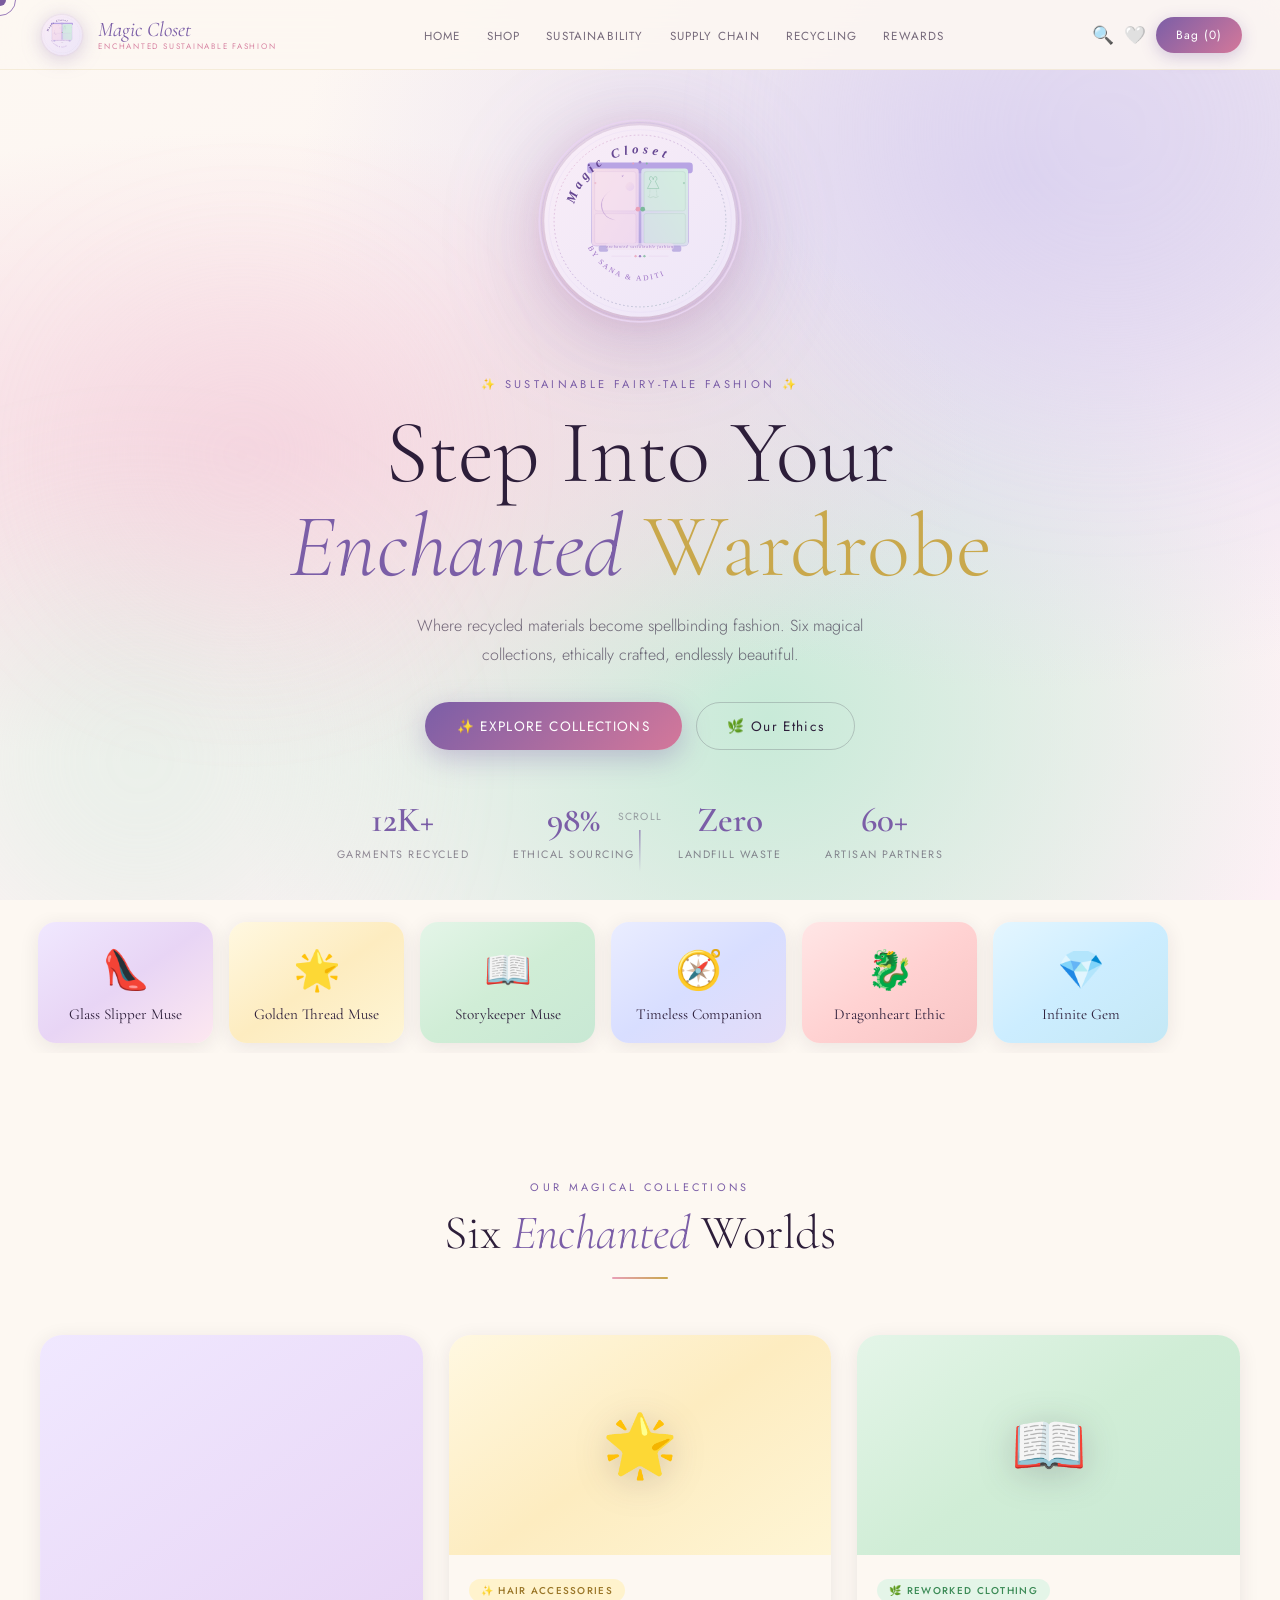
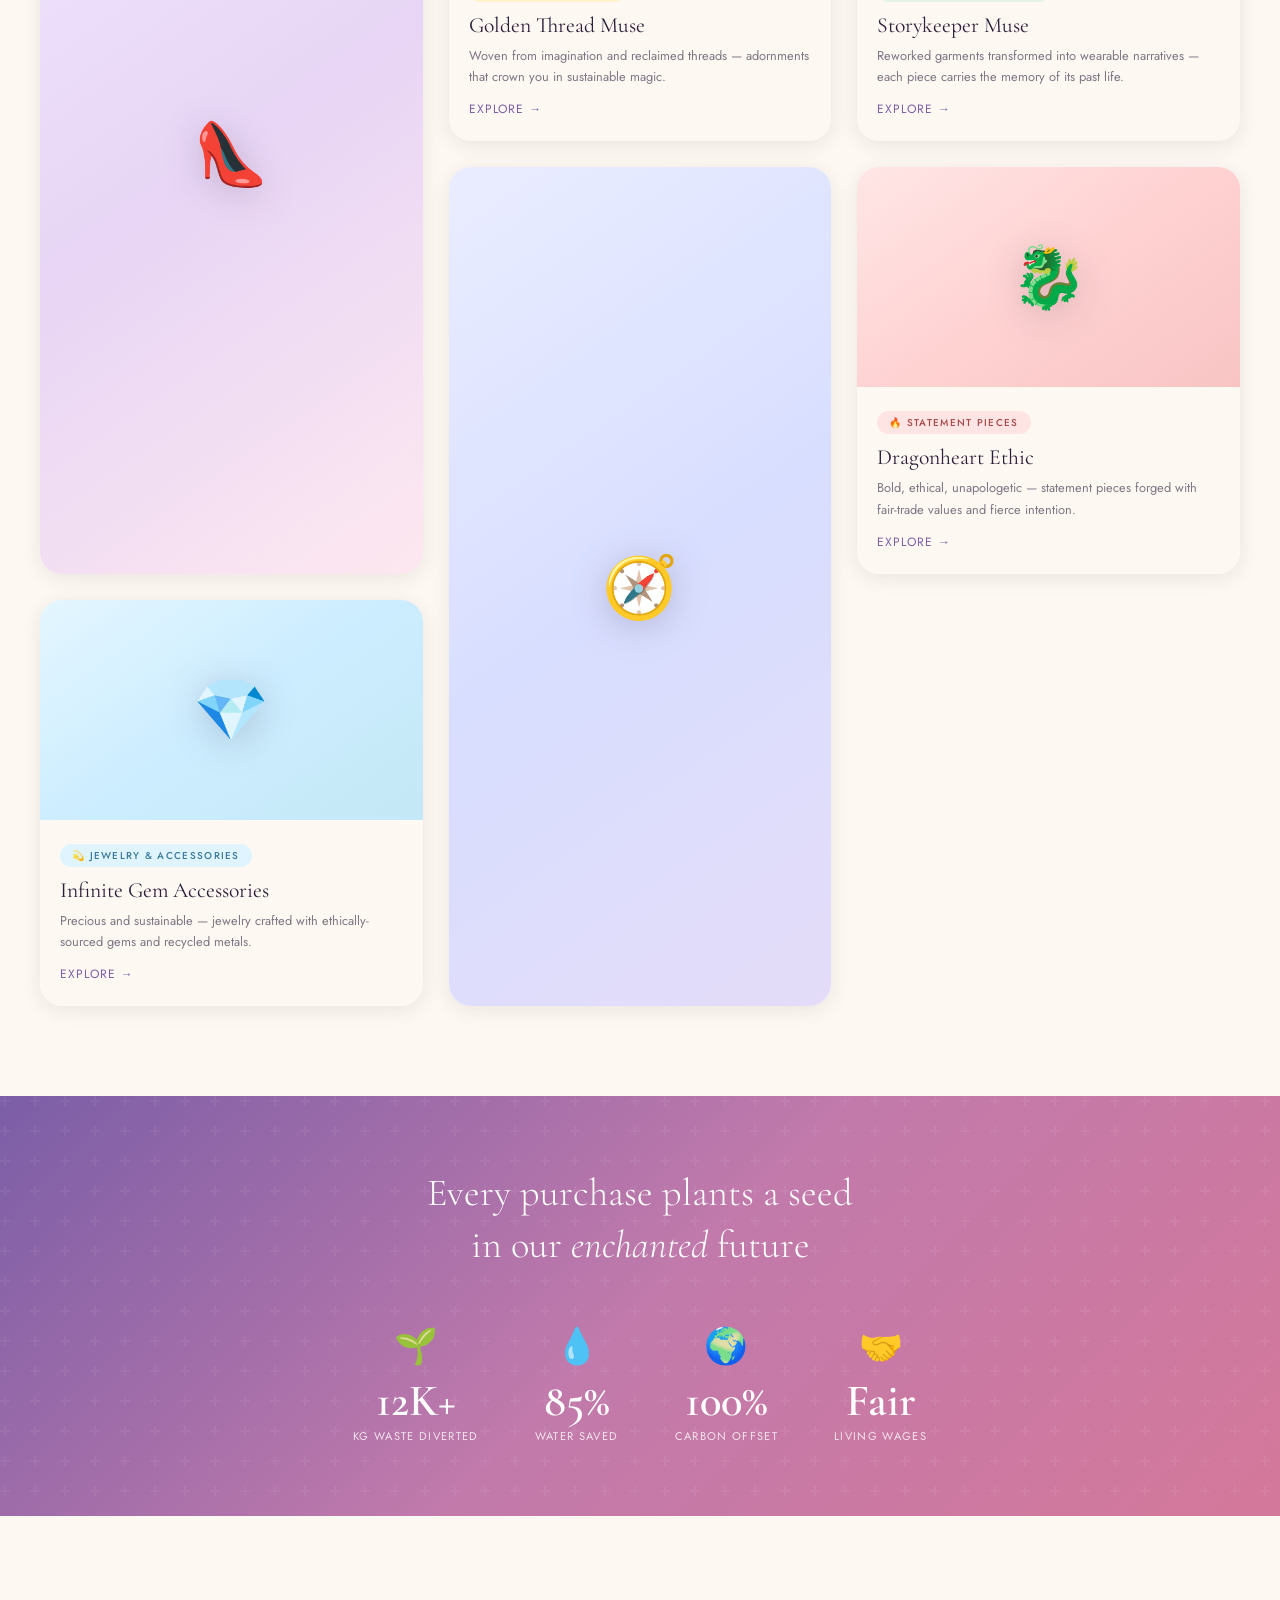
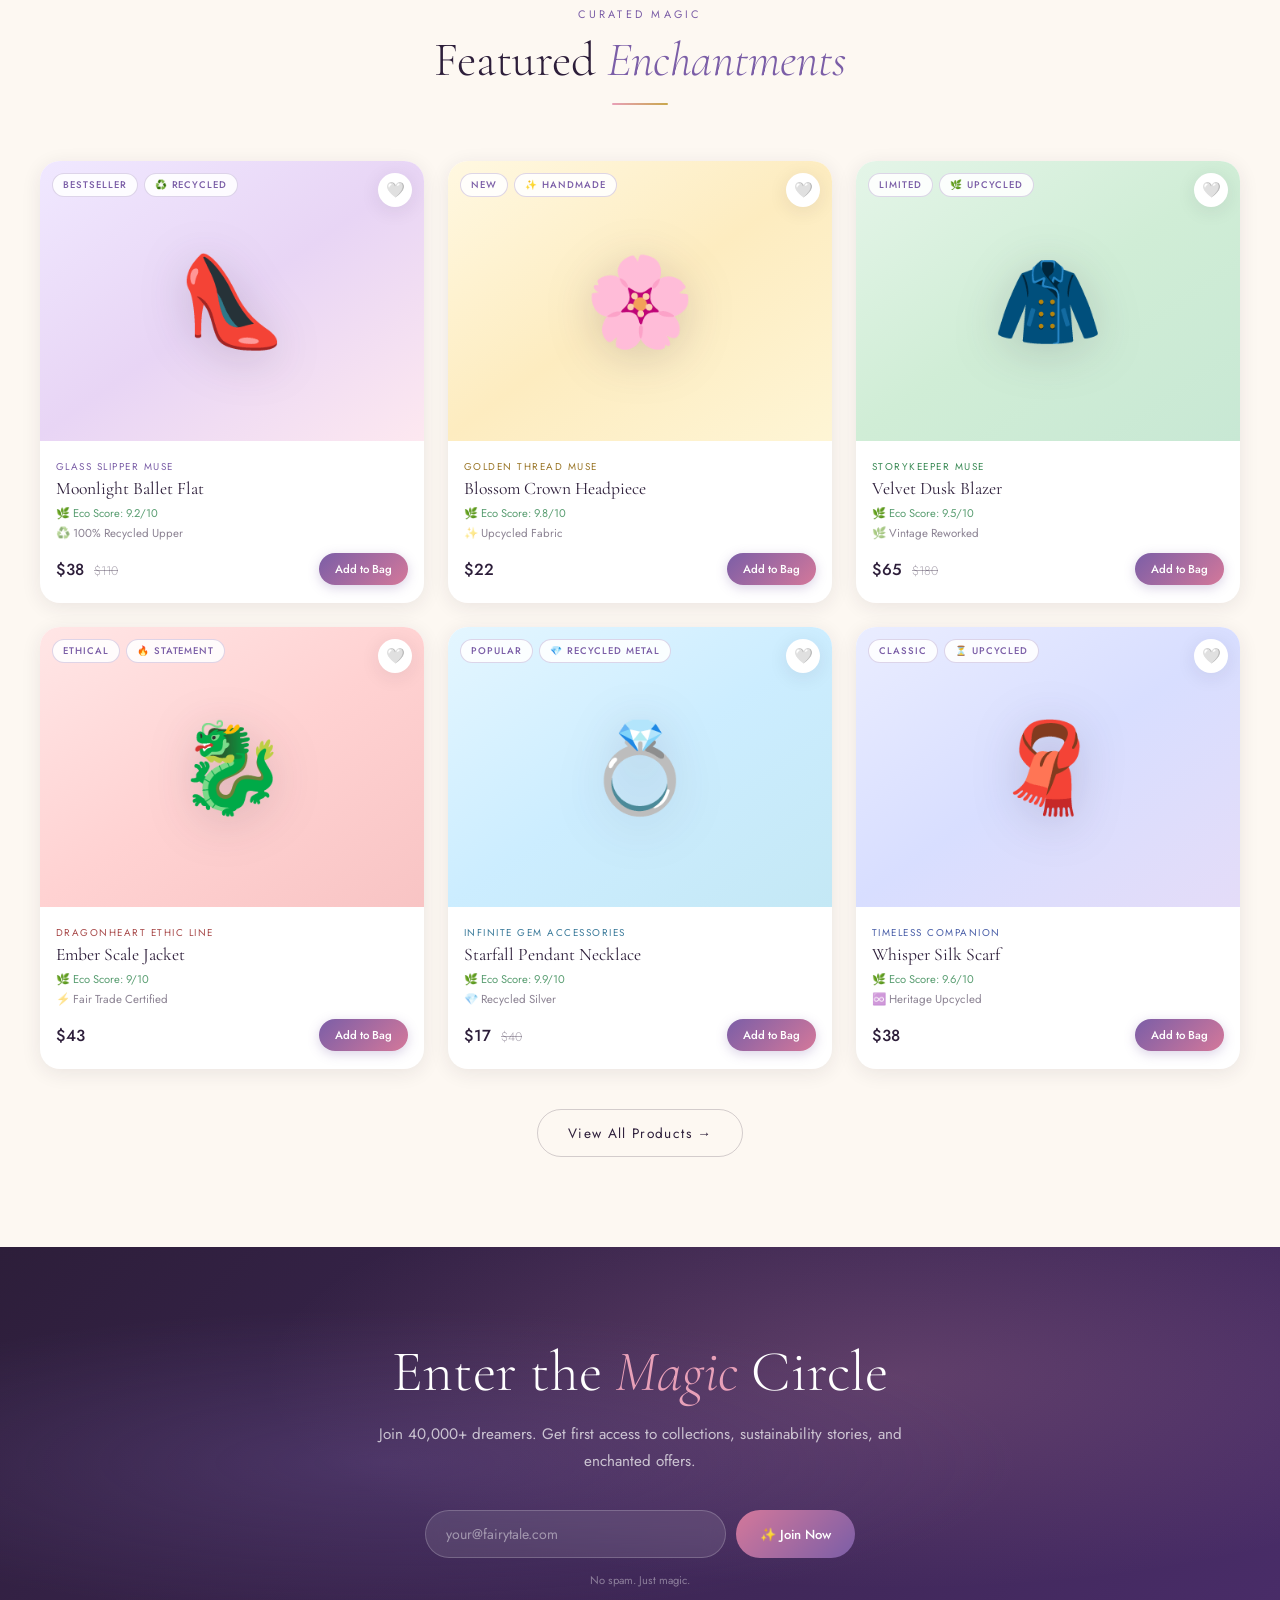
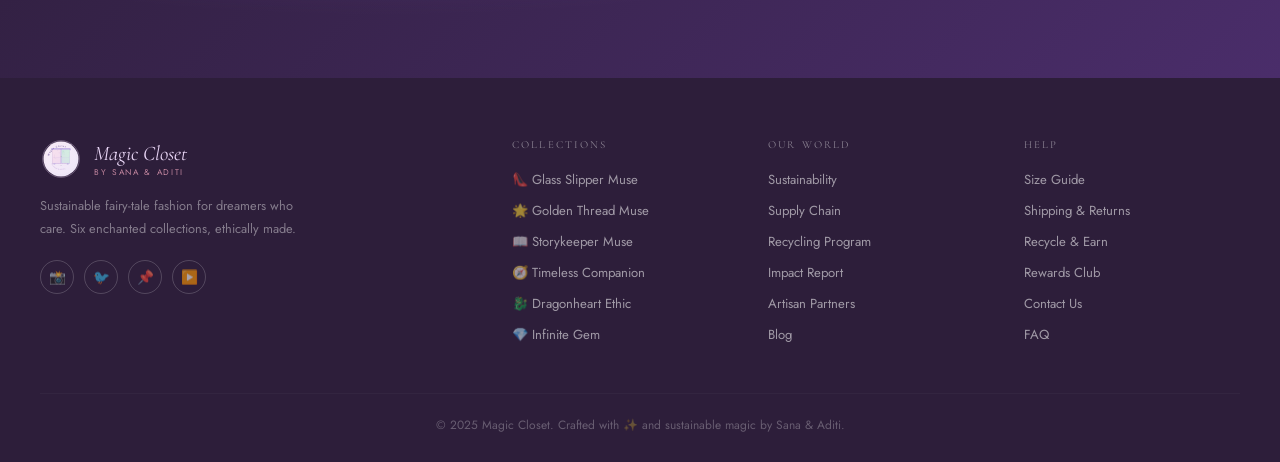
==== index.html @ d1be7b7b "fix structure for github pages" ====
<!DOCTYPE html>
<html lang="en">
<head>
<meta charset="UTF-8"/>
<meta name="viewport" content="width=device-width, initial-scale=1.0"/>
<title>Magic Closet ✨ Enchanted Sustainable Fashion</title>
<link rel="stylesheet" href="css/base.css"/>
<link rel="stylesheet" href="css/nav.css"/>
<style>
/* ── Hero ── */
.hero {
  min-height:100vh;display:flex;align-items:center;justify-content:center;
  position:relative;overflow:hidden;padding-top:70px;
  background:radial-gradient(ellipse at 20% 50%,#f5d6e0 0%,transparent 50%),
             radial-gradient(ellipse at 80% 20%,#dcd3f0 0%,transparent 50%),
             radial-gradient(ellipse at 60% 80%,#c8ead8 0%,transparent 50%),
             linear-gradient(160deg,#fdf8f2,#fdf0f5);
}
.hero-orbs { position:absolute;inset:0;pointer-events:none; }
.orb { position:absolute;border-radius:50%;filter:blur(90px);opacity:.35;animation:odrift 10s ease-in-out infinite alternate; }
.orb1{width:500px;height:500px;top:-120px;right:-80px;background:#dcd3f0;}
.orb2{width:400px;height:400px;bottom:-60px;left:-60px;background:#c8ead8;animation-delay:-3s;}
.orb3{width:280px;height:280px;top:35%;left:8%;background:#f5d6e0;animation-delay:-6s;}
.hero-inner { position:relative;z-index:2;text-align:center;max-width:860px;padding:0 5%; }
/* Big logo */
.hero-logo-wrap { margin:0 auto 40px;display:flex;justify-content:center; }
.hero-logo {
  width:230px;height:230px;
  animation:logoIn 1.3s cubic-bezier(.23,1.2,.32,1) both;
  filter:drop-shadow(0 16px 48px rgba(123,94,167,.32)) drop-shadow(0 4px 16px rgba(212,120,154,.2));
  cursor:pointer;
  transition:filter .4s,transform .4s cubic-bezier(.23,1.2,.32,1);
}
.hero-logo:hover { transform:scale(1.05) rotate(2deg); filter:drop-shadow(0 24px 64px rgba(123,94,167,.5)); }
.hero-eyebrow { font-size:.7rem;letter-spacing:.3em;text-transform:uppercase;color:var(--violet);margin-bottom:14px;opacity:0;animation:fadeUp .8s .9s forwards; }
.hero-title   { font-size:clamp(3.2rem,7vw,5.8rem);font-weight:300;line-height:1.05;color:var(--ink);margin-bottom:18px;opacity:0;animation:fadeUp .9s 1.05s forwards; }
.hero-title em   { font-style:italic;color:var(--violet); }
.hero-title .gold{ color:var(--gold); }
.hero-sub  { font-size:1rem;font-weight:300;line-height:1.8;color:rgba(45,30,58,.65);max-width:520px;margin:0 auto 32px;opacity:0;animation:fadeUp .9s 1.2s forwards; }
.hero-btns { display:flex;gap:14px;justify-content:center;flex-wrap:wrap;opacity:0;animation:fadeUp .9s 1.35s forwards; }
.hero-stats{ display:flex;justify-content:center;gap:44px;margin-top:48px;flex-wrap:wrap;opacity:0;animation:fadeUp .9s 1.5s forwards; }
.stat { text-align:center; }
.stat-num { font-family:'Cormorant Garamond',serif;font-size:2.2rem;font-weight:600;color:var(--violet);display:block; }
.stat-label{ font-size:.67rem;letter-spacing:.14em;text-transform:uppercase;color:rgba(45,30,58,.5); }
.scroll-ind { position:absolute;bottom:28px;left:50%;transform:translateX(-50%);display:flex;flex-direction:column;align-items:center;gap:6px;color:rgba(45,30,58,.38);font-size:.65rem;letter-spacing:.1em;text-transform:uppercase;animation:bounce 2s ease-in-out infinite; }
.scroll-line{ width:1px;height:42px;background:linear-gradient(to bottom,var(--violet),transparent); }

/* ── Slider ── */
.slider-wrap { padding:12px 0 36px; }
.slider-track{ display:flex;gap:16px;padding:10px 3%;overflow-x:auto;scrollbar-width:none;scroll-snap-type:x mandatory; }
.slider-track::-webkit-scrollbar { display:none; }
.slider-card { min-width:175px;border-radius:18px;padding:20px 16px;text-align:center;cursor:pointer;scroll-snap-align:start;box-shadow:var(--shadow-sm);transition:transform .35s var(--ease-spring),box-shadow .35s;flex-shrink:0; }
.slider-card:hover { transform:translateY(-8px) scale(1.04);box-shadow:var(--shadow-md); }
.slider-icon { font-size:2.4rem;display:block;margin-bottom:8px;animation:floatEm 4s ease-in-out infinite; }
.slider-name { font-family:'Cormorant Garamond',serif;font-size:.95rem;color:var(--ink); }

/* ── Collections grid ── */
.collections { padding:90px 3%; }
.coll-grid { display:grid;grid-template-columns:repeat(3,1fr);gap:26px;max-width:1200px;margin:0 auto; }
.coll-card { border-radius:22px;overflow:hidden;cursor:pointer;box-shadow:var(--shadow-sm);transition:transform .4s var(--ease-spring),box-shadow .4s; }
.coll-card:hover { transform:translateY(-10px) scale(1.02);box-shadow:var(--shadow-lg); }
.coll-card:nth-child(1),.coll-card:nth-child(4) { grid-row:span 2; }
.card-vis { display:flex;align-items:center;justify-content:center;position:relative;overflow:hidden;height:220px; }
.coll-card:nth-child(1) .card-vis,.coll-card:nth-child(4) .card-vis { height:100%;min-height:500px; }
.card-shimmer { position:absolute;inset:0;background:linear-gradient(135deg,transparent 40%,rgba(255,255,255,.28) 50%,transparent 60%);transform:translateX(-100%);transition:transform .6s ease; }
.coll-card:hover .card-shimmer { transform:translateX(100%); }
.card-emoji { font-size:3.8rem;filter:drop-shadow(0 6px 18px rgba(45,30,58,.2));animation:floatEm 4s ease-in-out infinite;position:relative;z-index:1; }
.card-body  { padding:22px 20px;background:rgba(253,248,242,.96);backdrop-filter:blur(10px); }
.card-badge { display:inline-block;font-size:.62rem;letter-spacing:.13em;text-transform:uppercase;padding:4px 12px;border-radius:40px;margin-bottom:10px;font-weight:500; }
.card-name  { font-family:'Cormorant Garamond',serif;font-size:1.35rem;color:var(--ink);margin-bottom:7px; }
.card-desc  { font-size:.8rem;color:rgba(45,30,58,.6);line-height:1.7; }
.card-cta   { background:none;border:none;font-size:.75rem;letter-spacing:.08em;text-transform:uppercase;color:var(--violet);margin-top:12px;display:inline-flex;align-items:center;gap:5px;transition:gap .3s; }
.card-cta:hover { gap:10px; }

/* ── Sustain band ── */
.sustain-band { background:linear-gradient(135deg,var(--violet),#c17aab 50%,var(--rose-deep));padding:72px 3%;text-align:center;color:#fff;position:relative;overflow:hidden; }
.sustain-band::before { content:'';position:absolute;inset:0;background:url("data:image/svg+xml,%3Csvg width='60' height='60' xmlns='http://www.w3.org/2000/svg'%3E%3Cg fill='%23fff' fill-opacity='.05'%3E%3Cpath d='M36 34v-4h-2v4h-4v2h4v4h2v-4h4v-2h-4zm0-30V0h-2v4h-4v2h4v4h2V6h4V4h-4zM6 34v-4H4v4H0v2h4v4h2v-4h4v-2H6zM6 4V0H4v4H0v2h4v4h2V6h4V4H6z'/%3E%3C/g%3E%3C/svg%3E"); }
.sustain-title { font-family:'Cormorant Garamond',serif;font-size:clamp(1.7rem,3.5vw,2.4rem);font-weight:300;margin-bottom:48px;line-height:1.35;position:relative; }
.sustain-grid  { display:flex;justify-content:center;gap:56px;flex-wrap:wrap;position:relative; }
.s-icon  { font-size:2.2rem;margin-bottom:8px;display:block; }
.s-num   { font-family:'Cormorant Garamond',serif;font-size:2.8rem;font-weight:600;display:block;line-height:1; }
.s-label { font-size:.7rem;letter-spacing:.12em;text-transform:uppercase;opacity:.8;margin-top:4px; }

/* ── Products preview ── */
.featured { padding:90px 3%; }
.products-grid { display:grid;grid-template-columns:repeat(3,1fr);gap:24px;max-width:1200px;margin:0 auto; }
.prod-card { background:#fff;border-radius:20px;overflow:hidden;box-shadow:var(--shadow-sm);transition:transform .35s var(--ease-spring),box-shadow .35s;cursor:pointer; }
.prod-card:hover { transform:translateY(-8px);box-shadow:var(--shadow-lg); }
.prod-img  { height:280px;display:flex;align-items:center;justify-content:center;position:relative;overflow:hidden; }
.prod-tags { position:absolute;top:12px;left:12px;display:flex;gap:6px;flex-wrap:wrap;z-index:2; }
.ptag { font-size:.6rem;letter-spacing:.1em;text-transform:uppercase;padding:4px 10px;border-radius:40px;font-weight:500;background:rgba(255,255,255,.88);color:var(--violet);border:1px solid rgba(123,94,167,.25); }
.wish-btn  { position:absolute;top:12px;right:12px;width:34px;height:34px;border-radius:50%;background:#fff;border:none;display:flex;align-items:center;justify-content:center;box-shadow:var(--shadow-sm);font-size:.95rem;transition:all .25s;z-index:2; }
.wish-btn:hover { transform:scale(1.12);background:var(--blush); }
.prod-body { padding:18px 16px; }
.prod-col  { font-size:.62rem;letter-spacing:.15em;text-transform:uppercase;color:var(--violet);margin-bottom:4px; }
.prod-name { font-family:'Cormorant Garamond',serif;font-size:1.1rem;color:var(--ink);margin-bottom:6px; }
.eco-row   { display:flex;align-items:center;gap:5px;font-size:.7rem;color:var(--sage-deep); }
.prod-foot { display:flex;align-items:center;justify-content:space-between;margin-top:12px; }
.prod-price{ font-size:1rem;font-weight:500;color:var(--ink); }
.prod-price s { font-size:.78rem;color:rgba(45,30,58,.38);font-weight:300;margin-left:5px; }
.add-btn { background:var(--grad-hero);color:#fff;border:none;padding:8px 16px;border-radius:30px;font-size:.72rem;font-weight:500;transition:transform .2s,box-shadow .2s;box-shadow:0 3px 12px rgba(123,94,167,.28); }
.add-btn:hover { transform:scale(1.05); }

/* ── CTA ── */
.cta-section { padding:90px 3%;text-align:center;background:linear-gradient(135deg,var(--ink),#4a2d6a);color:#fff;position:relative;overflow:hidden; }
.cta-section::before { content:'';position:absolute;inset:0;background:radial-gradient(ellipse at 30% 50%,rgba(123,94,167,.3),transparent 50%),radial-gradient(ellipse at 70% 30%,rgba(232,160,184,.2),transparent 50%); }
.cta-inner  { position:relative;z-index:1;max-width:580px;margin:0 auto; }
.cta-title  { font-family:'Cormorant Garamond',serif;font-size:clamp(2.2rem,5vw,3.6rem);font-weight:300;margin-bottom:14px; }
.cta-title em { color:var(--rose); }
.cta-sub    { font-size:.95rem;opacity:.7;margin-bottom:36px;line-height:1.75; }
.cta-form   { display:flex;gap:10px;max-width:430px;margin:0 auto; }
.cta-input  { flex:1;padding:13px 20px;border-radius:40px;border:1.5px solid rgba(255,255,255,.2);background:rgba(255,255,255,.1);color:#fff;font-family:'Jost',sans-serif;font-size:.88rem;backdrop-filter:blur(10px);outline:none;transition:border-color .3s; }
.cta-input::placeholder { color:rgba(255,255,255,.45); }
.cta-input:focus { border-color:var(--rose); }
.cta-submit { background:linear-gradient(135deg,var(--rose-deep),var(--violet));color:#fff;border:none;padding:13px 24px;border-radius:40px;font-size:.82rem;font-weight:500;white-space:nowrap;transition:transform .25s; }
.cta-submit:hover { transform:translateY(-2px); }

@media(max-width:960px){
  .coll-grid { grid-template-columns:1fr 1fr; }
  .coll-card:nth-child(1),.coll-card:nth-child(4) { grid-row:auto; }
  .coll-card:nth-child(1) .card-vis,.coll-card:nth-child(4) .card-vis { min-height:220px; }
  .products-grid { grid-template-columns:1fr 1fr; }
}
@media(max-width:600px){
  .coll-grid,.products-grid { grid-template-columns:1fr; }
  .hero-stats { gap:24px; }
  .cta-form { flex-direction:column; }
}
</style>
</head>
<body>
<div id="cur"></div><div id="cur-ring"></div>
<div id="particles"></div>
<div class="toast" id="toast"></div>
<div id="app-nav"></div>

<!-- ═══ HERO ═══ -->
<section class="hero">
  <div class="hero-orbs"><div class="orb orb1"></div><div class="orb orb2"></div><div class="orb orb3"></div></div>
  <div class="hero-inner">
    <div class="hero-logo-wrap">
      <div class="hero-logo" id="hero-logo-mount"></div>
    </div>
    <p class="hero-eyebrow">✨ Sustainable Fairy-Tale Fashion ✨</p>
    <h1 class="hero-title">Step Into Your<br><em>Enchanted</em> <span class="gold">Wardrobe</span></h1>
    <p class="hero-sub">Where recycled materials become spellbinding fashion. Six magical collections, ethically crafted, endlessly beautiful.</p>
    <div class="hero-btns">
      <a href="pages/shop.html" class="btn-primary">✨ Explore Collections</a>
      <a href="pages/sustainability.html" class="btn-ghost">🌿 Our Ethics</a>
    </div>
    <div class="hero-stats">
      <div class="stat"><span class="stat-num">12K+</span><span class="stat-label">Garments Recycled</span></div>
      <div class="stat"><span class="stat-num">98%</span><span class="stat-label">Ethical Sourcing</span></div>
      <div class="stat"><span class="stat-num">Zero</span><span class="stat-label">Landfill Waste</span></div>
      <div class="stat"><span class="stat-num">60+</span><span class="stat-label">Artisan Partners</span></div>
    </div>
  </div>
  <div class="scroll-ind"><span>Scroll</span><div class="scroll-line"></div></div>
</section>

<!-- ═══ COLLECTION SLIDER ═══ -->
<div class="slider-wrap">
  <div class="slider-track">
    <div class="slider-card cv-glass"><span class="slider-icon">👠</span><div class="slider-name">Glass Slipper Muse</div></div>
    <div class="slider-card cv-gold"><span class="slider-icon">🌟</span><div class="slider-name">Golden Thread Muse</div></div>
    <div class="slider-card cv-story"><span class="slider-icon">📖</span><div class="slider-name">Storykeeper Muse</div></div>
    <div class="slider-card cv-time"><span class="slider-icon">🧭</span><div class="slider-name">Timeless Companion</div></div>
    <div class="slider-card cv-drag"><span class="slider-icon">🐉</span><div class="slider-name">Dragonheart Ethic</div></div>
    <div class="slider-card cv-gem"><span class="slider-icon">💎</span><div class="slider-name">Infinite Gem</div></div>
  </div>
</div>

<!-- ═══ COLLECTIONS ═══ -->
<section class="collections" id="collections">
  <div class="section-hdr reveal">
    <span class="section-eyebrow">Our Magical Collections</span>
    <h2 class="section-title">Six <em>Enchanted</em> Worlds</h2>
    <div class="section-div"></div>
  </div>
  <div class="coll-grid">
    <div class="coll-card reveal" onclick="window.location.href='pages/shop.html?c=glass'">
      <div class="card-vis cv-glass"><div class="card-shimmer"></div><span class="card-emoji">👠</span></div>
      <div class="card-body"><span class="card-badge b-glass">♻️ Recycled Footwear</span><div class="card-name">Glass Slipper Muse</div><p class="card-desc">Every step tells a story — crafted from reclaimed materials, each pair is a fairy-tale waiting to be worn.</p><button class="card-cta">Explore →</button></div>
    </div>
    <div class="coll-card reveal" onclick="window.location.href='pages/shop.html?c=gold'">
      <div class="card-vis cv-gold"><div class="card-shimmer"></div><span class="card-emoji">🌟</span></div>
      <div class="card-body"><span class="card-badge b-gold">✨ Hair Accessories</span><div class="card-name">Golden Thread Muse</div><p class="card-desc">Woven from imagination and reclaimed threads — adornments that crown you in sustainable magic.</p><button class="card-cta">Explore →</button></div>
    </div>
    <div class="coll-card reveal" onclick="window.location.href='pages/shop.html?c=story'">
      <div class="card-vis cv-story"><div class="card-shimmer"></div><span class="card-emoji">📖</span></div>
      <div class="card-body"><span class="card-badge b-story">🌿 Reworked Clothing</span><div class="card-name">Storykeeper Muse</div><p class="card-desc">Reworked garments transformed into wearable narratives — each piece carries the memory of its past life.</p><button class="card-cta">Explore →</button></div>
    </div>
    <div class="coll-card reveal" onclick="window.location.href='pages/shop.html?c=time'">
      <div class="card-vis cv-time"><div class="card-shimmer"></div><span class="card-emoji">🧭</span></div>
      <div class="card-body"><span class="card-badge b-time">⏳ Classic Upcycled</span><div class="card-name">Timeless Companion</div><p class="card-desc">Enduring classics reborn through upcycling — pieces that transcend seasons and speak to a sustainable future.</p><button class="card-cta">Explore →</button></div>
    </div>
    <div class="coll-card reveal" onclick="window.location.href='pages/shop.html?c=drag'">
      <div class="card-vis cv-drag"><div class="card-shimmer"></div><span class="card-emoji">🐉</span></div>
      <div class="card-body"><span class="card-badge b-drag">🔥 Statement Pieces</span><div class="card-name">Dragonheart Ethic</div><p class="card-desc">Bold, ethical, unapologetic — statement pieces forged with fair-trade values and fierce intention.</p><button class="card-cta">Explore →</button></div>
    </div>
    <div class="coll-card reveal" onclick="window.location.href='pages/shop.html?c=gem'">
      <div class="card-vis cv-gem"><div class="card-shimmer"></div><span class="card-emoji">💎</span></div>
      <div class="card-body"><span class="card-badge b-gem">💫 Jewelry &amp; Accessories</span><div class="card-name">Infinite Gem Accessories</div><p class="card-desc">Precious and sustainable — jewelry crafted with ethically-sourced gems and recycled metals.</p><button class="card-cta">Explore →</button></div>
    </div>
  </div>
</section>

<!-- ═══ SUSTAIN BAND ═══ -->
<section class="sustain-band">
  <div style="position:relative;z-index:1;max-width:900px;margin:0 auto;">
    <h2 class="sustain-title">Every purchase plants a seed<br>in our <em>enchanted</em> future</h2>
    <div class="sustain-grid">
      <div class="reveal"><span class="s-icon">🌱</span><span class="s-num">12K+</span><div class="s-label">Kg Waste Diverted</div></div>
      <div class="reveal"><span class="s-icon">💧</span><span class="s-num">85%</span><div class="s-label">Water Saved</div></div>
      <div class="reveal"><span class="s-icon">🌍</span><span class="s-num">100%</span><div class="s-label">Carbon Offset</div></div>
      <div class="reveal"><span class="s-icon">🤝</span><span class="s-num">Fair</span><div class="s-label">Living Wages</div></div>
    </div>
  </div>
</section>

<!-- ═══ FEATURED PRODUCTS ═══ -->
<section class="featured" id="products">
  <div class="section-hdr reveal">
    <span class="section-eyebrow">Curated Magic</span>
    <h2 class="section-title">Featured <em>Enchantments</em></h2>
    <div class="section-div"></div>
  </div>
  <div class="products-grid" id="home-products"></div>
  <div style="text-align:center;margin-top:40px;" class="reveal">
    <a href="pages/shop.html" class="btn-ghost">View All Products →</a>
  </div>
</section>

<!-- ═══ CTA ═══ -->
<section class="cta-section">
  <div class="cta-inner reveal">
    <h2 class="cta-title">Enter the <em>Magic</em> Circle</h2>
    <p class="cta-sub">Join 40,000+ dreamers. Get first access to collections, sustainability stories, and enchanted offers.</p>
    <div class="cta-form">
      <input type="email" class="cta-input" placeholder="your@fairytale.com" id="emailInp"/>
      <button class="cta-submit" onclick="subscribe('emailInp')">✨ Join Now</button>
    </div>
    <p style="font-size:.7rem;opacity:.4;margin-top:14px;">No spam. Just magic.</p>
  </div>
</section>

<div id="app-footer"></div>

<script src="js/main.js"></script>
<script src="js/nav-template.js"></script>
<script src="js/products-data.js"></script>
<script>
document.addEventListener('DOMContentLoaded', () => {
  injectNav();
  injectFooter();

  // Inject logo into hero
  document.getElementById('hero-logo-mount').innerHTML = LOGO_SVG;

  // Home products preview (first 6) — pathPrefix empty since index is at root
  const grid = document.getElementById('home-products');
  PRODUCTS.slice(0,6).forEach(p => {
    grid.innerHTML += productCard(p, '');
  });
});
</script>
</body>
</html>
---- css/base.css ----
/* ════════════════════════════════════════════
   MAGIC CLOSET — base.css
   Shared tokens, reset, typography, cursor
════════════════════════════════════════════ */
@import url('https://fonts.googleapis.com/css2?family=Cormorant+Garamond:ital,wght@0,300;0,400;0,500;0,600;1,300;1,400;1,500&family=Jost:wght@200;300;400;500&display=swap');

:root {
  /* Brand palette */
  --blush:       #f5d6e0;
  --lavender:    #dcd3f0;
  --mint:        #c8ead8;
  --butter:      #fdf0c2;
  --rose:        #e8a0b8;
  --violet:      #7b5ea7;
  --violet-light:#9b7fc4;
  --sage:        #7ab89a;
  --gold:        #c9a84c;
  --ink:         #2d1e3a;
  --cream:       #fdf8f2;
  --rose-deep:   #d4789a;
  --sage-deep:   #5a9e72;

  /* Gradients */
  --grad-hero: linear-gradient(135deg, var(--violet), var(--rose-deep));
  --grad-card: linear-gradient(135deg, var(--lavender), var(--blush));

  /* Shadows */
  --shadow-sm:  0 4px 20px rgba(45,30,58,.09);
  --shadow-md:  0 8px 32px rgba(45,30,58,.13);
  --shadow-lg:  0 20px 60px rgba(45,30,58,.16);

  /* Radii */
  --r-sm: 12px;
  --r-md: 20px;
  --r-lg: 28px;

  /* Transitions */
  --ease-spring: cubic-bezier(.34,1.56,.64,1);
}

*, *::before, *::after { box-sizing: border-box; margin: 0; padding: 0; }
html { scroll-behavior: smooth; }
body {
  font-family: 'Jost', sans-serif;
  background: var(--cream);
  color: var(--ink);
  overflow-x: hidden;
  cursor: none;
}
h1,h2,h3,h4 { font-family: 'Cormorant Garamond', serif; font-weight: 400; }
a { text-decoration: none; color: inherit; }
button { cursor: pointer; font-family: inherit; }
img { display: block; width: 100%; object-fit: cover; }

/* ── Custom cursor ── */
#cur      { position:fixed;width:12px;height:12px;border-radius:50%;background:var(--violet);pointer-events:none;z-index:9999;transform:translate(-50%,-50%);mix-blend-mode:multiply;transition:width .2s,height .2s,background .2s; }
#cur-ring { position:fixed;width:32px;height:32px;border-radius:50%;border:1.5px solid var(--violet-light);pointer-events:none;z-index:9998;transform:translate(-50%,-50%);mix-blend-mode:multiply;transition:width .1s,height .1s; }

/* ── Floating particles ── */
#particles { position:fixed;inset:0;pointer-events:none;z-index:0;overflow:hidden; }
.particle  { position:absolute;border-radius:50%;animation:pfloat linear infinite;opacity:0; }
@keyframes pfloat {
  0%   { transform:translateY(100vh) scale(0); opacity:0; }
  10%  { opacity:.55; }
  90%  { opacity:.2; }
  100% { transform:translateY(-40px) scale(1); opacity:0; }
}

/* ── Toast ── */
.toast {
  position:fixed;bottom:28px;right:28px;z-index:9999;
  background: var(--grad-hero);
  color:#fff;padding:14px 22px;border-radius:16px;
  box-shadow:0 8px 30px rgba(123,94,167,.4);
  font-size:.85rem;font-weight:500;
  transform:translateY(90px);opacity:0;
  transition:all .4s var(--ease-spring);max-width:300px;
}
.toast.show { transform:translateY(0);opacity:1; }

/* ── Scroll reveal ── */
.reveal { opacity:0;transform:translateY(28px);transition:opacity .75s ease,transform .75s var(--ease-spring); }
.reveal.visible { opacity:1;transform:translateY(0); }

/* ── Section commons ── */
.section-eyebrow { font-family:'Jost',sans-serif;font-size:.68rem;letter-spacing:.3em;text-transform:uppercase;color:var(--violet);display:block;margin-bottom:10px; }
.section-title   { font-size:clamp(2rem,4vw,3rem);font-weight:300;color:var(--ink);line-height:1.2; }
.section-title em{ color:var(--violet);font-style:italic; }
.section-div     { width:56px;height:2px;background:linear-gradient(to right,var(--rose),var(--gold));border-radius:2px;margin:14px auto 0; }
.section-hdr     { text-align:center;margin-bottom:56px; }

/* ── Buttons ── */
.btn-primary {
  background: var(--grad-hero);
  color:#fff;border:none;padding:14px 32px;border-radius:40px;
  font-size:.85rem;letter-spacing:.1em;text-transform:uppercase;
  display:inline-flex;align-items:center;gap:7px;
  transition:transform .25s,box-shadow .25s;
  box-shadow:0 8px 28px rgba(123,94,167,.35);
}
.btn-primary:hover { transform:translateY(-3px);box-shadow:0 14px 40px rgba(123,94,167,.45); }
.btn-ghost {
  background:transparent;color:var(--ink);
  border:1.5px solid rgba(45,30,58,.2);
  padding:13px 30px;border-radius:40px;
  font-size:.85rem;letter-spacing:.1em;
  display:inline-flex;align-items:center;gap:7px;
  transition:all .25s;
}
.btn-ghost:hover { border-color:var(--violet);color:var(--violet);transform:translateY(-3px); }

/* ── Animations ── */
@keyframes fadeUp   { from{opacity:0;transform:translateY(22px);}to{opacity:1;transform:translateY(0);} }
@keyframes floatEm  { 0%,100%{transform:translateY(0);}50%{transform:translateY(-14px);} }
@keyframes bounce   { 0%,100%{transform:translateX(-50%) translateY(0);}50%{transform:translateX(-50%) translateY(8px);} }
@keyframes odrift   { 0%{transform:translate(0,0) scale(1);}100%{transform:translate(30px,20px) scale(1.07);} }
@keyframes logoIn   { 0%{opacity:0;transform:scale(.35) rotate(-18deg);}100%{opacity:1;transform:scale(1) rotate(0deg);} }
@keyframes shimmer  { 0%{transform:translateX(-100%);}100%{transform:translateX(100%);} }
---- css/nav.css ----
/* ════════════════════════════════════════════
   MAGIC CLOSET — nav.css
   Navigation, footer, card colours
════════════════════════════════════════════ */

/* ── NAV ── */
nav {
  position:fixed;top:0;width:100%;z-index:1000;
  padding:0 3%;height:70px;
  display:flex;align-items:center;justify-content:space-between;
  background:rgba(253,248,242,0.88);
  backdrop-filter:blur(20px);
  border-bottom:1px solid rgba(201,168,76,0.15);
  transition:box-shadow .3s;
}
nav.scrolled { box-shadow:0 4px 30px rgba(45,30,58,0.08); }

.nav-left { display:flex;align-items:center;gap:12px; }
.nav-left a[style] {
  filter:drop-shadow(0 3px 10px rgba(123,94,167,0.3));
  transition:transform .35s var(--ease-spring),filter .3s;
  border-radius:50%;
}
.nav-left a[style]:hover {
  transform:rotate(6deg) scale(1.1);
  filter:drop-shadow(0 6px 20px rgba(123,94,167,0.5));
}

.nav-brand { display:flex;flex-direction:column;line-height:1.1; }
.nav-brand-name { font-family:'Cormorant Garamond',serif;font-style:italic;font-size:1.3rem;color:var(--violet); }
.nav-brand-sub  { font-size:.5rem;letter-spacing:.22em;text-transform:uppercase;color:var(--rose-deep);opacity:.9; }

.nav-links { display:flex;gap:26px;list-style:none; }
.nav-links a {
  font-size:.73rem;letter-spacing:.1em;text-transform:uppercase;
  color:var(--ink);opacity:.65;
  position:relative;padding-bottom:2px;
  transition:opacity .2s,color .2s;
}
.nav-links a::after { content:'';position:absolute;bottom:0;left:0;width:0;height:1px;background:var(--gold);transition:width .3s; }
.nav-links a:hover  { opacity:1;color:var(--violet); }
.nav-links a:hover::after { width:100%; }

.nav-actions { display:flex;gap:10px;align-items:center; }
.nav-icon-btn { background:none;border:none;font-size:1.1rem;transition:transform .2s; }
.nav-icon-btn:hover { transform:scale(1.15); }

.cart-pill {
  background: var(--grad-hero);
  color:#fff;border:none;padding:9px 20px;border-radius:40px;
  font-size:.75rem;letter-spacing:.08em;
  transition:transform .25s,box-shadow .25s;
  box-shadow:0 4px 16px rgba(123,94,167,.3);
}
.cart-pill:hover { transform:translateY(-2px);box-shadow:0 8px 24px rgba(123,94,167,.4); }

/* ── FOOTER ── */
footer { background:var(--ink);color:rgba(255,255,255,.7);padding:60px 3% 28px; }
.footer-grid {
  display:grid;grid-template-columns:2fr 1fr 1fr 1fr;
  gap:40px;max-width:1200px;margin:0 auto 40px;
}
.footer-desc  { font-size:.8rem;line-height:1.8;opacity:.6;margin-top:14px;max-width:270px; }
.footer-col h4{ font-size:.67rem;letter-spacing:.2em;text-transform:uppercase;color:rgba(255,255,255,.45);margin-bottom:16px; }
.footer-links { list-style:none; }
.footer-links li { margin-bottom:8px; }
.footer-links a { color:rgba(255,255,255,.55);font-size:.82rem;transition:color .2s; }
.footer-links a:hover { color:var(--rose); }
.footer-social { display:flex;gap:10px;margin-top:20px; }
.soc-btn {
  width:34px;height:34px;border-radius:50%;
  border:1px solid rgba(255,255,255,.18);
  display:flex;align-items:center;justify-content:center;
  font-size:.85rem;color:rgba(255,255,255,.6);
  transition:all .25s;
}
.soc-btn:hover { background:var(--violet);border-color:var(--violet);color:#fff; }
.footer-bottom {
  text-align:center;padding-top:22px;
  border-top:1px solid rgba(255,255,255,.08);
  font-size:.75rem;opacity:.4;
  max-width:1200px;margin:0 auto;
}

/* ── Card colour palettes ── */
.cv-glass { background:linear-gradient(145deg,#f0e8ff,#e8d5f5,#fde8f0); }
.cv-gold  { background:linear-gradient(145deg,#fff8e1,#fdecc0,#fef5d5); }
.cv-story { background:linear-gradient(145deg,#e4f5e8,#d0edd6,#c8e8d4); }
.cv-time  { background:linear-gradient(145deg,#eaedff,#d8deff,#e4dcf8); }
.cv-drag  { background:linear-gradient(145deg,#ffe6e6,#ffd2d2,#f8c4c4); }
.cv-gem   { background:linear-gradient(145deg,#e4f6ff,#ccedff,#c4e8f5); }

.b-glass { background:#f0e8ff;color:#7b5ea7; }
.b-gold  { background:#fff3cd;color:#9a7628; }
.b-story { background:#e4f5e8;color:#3a8a55; }
.b-time  { background:#eaedff;color:#4a5fa8; }
.b-drag  { background:#ffe4e4;color:#a84a4a; }
.b-gem   { background:#e0f4ff;color:#3a7a9a; }

/* ── Responsive ── */
@media(max-width:960px){
  .footer-grid { grid-template-columns:1fr 1fr; }
}
@media(max-width:600px){
  .nav-links  { display:none; }
  nav         { padding:0 4%; }
  .footer-grid{ grid-template-columns:1fr; }
}
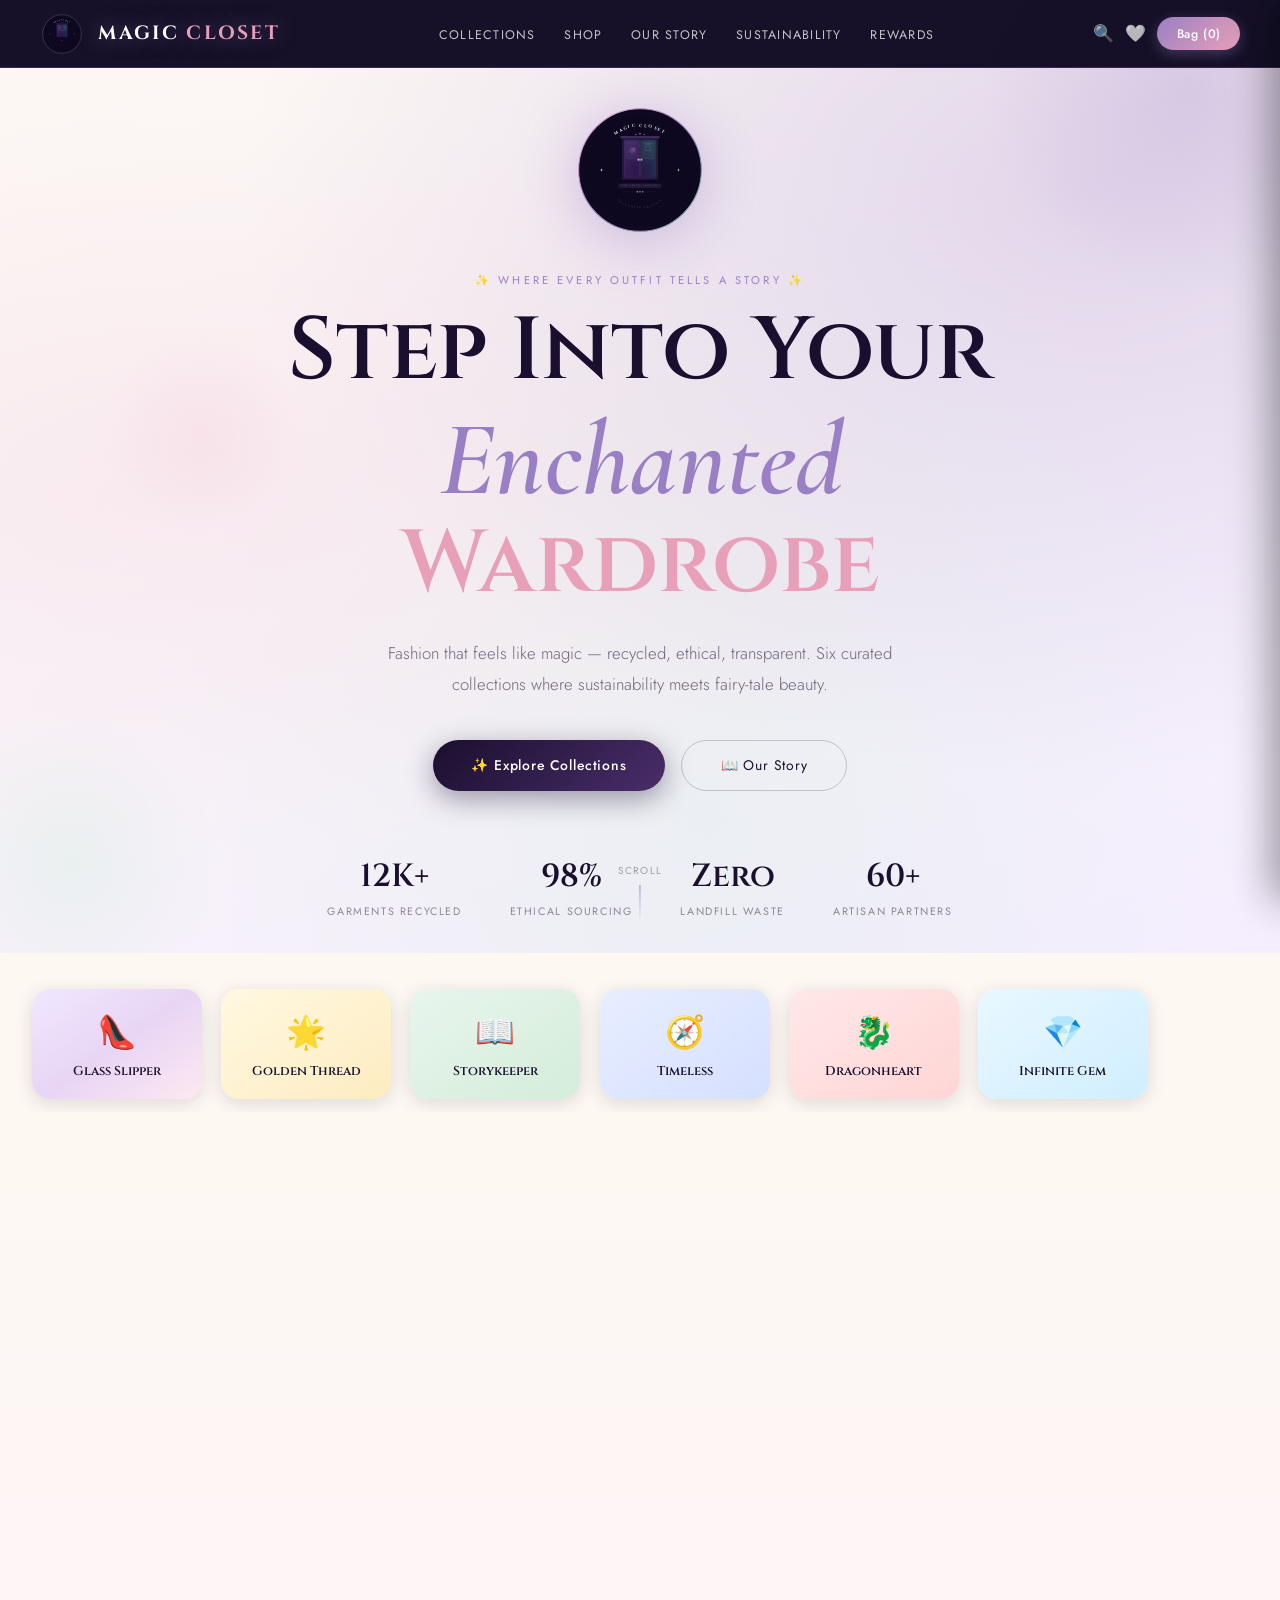
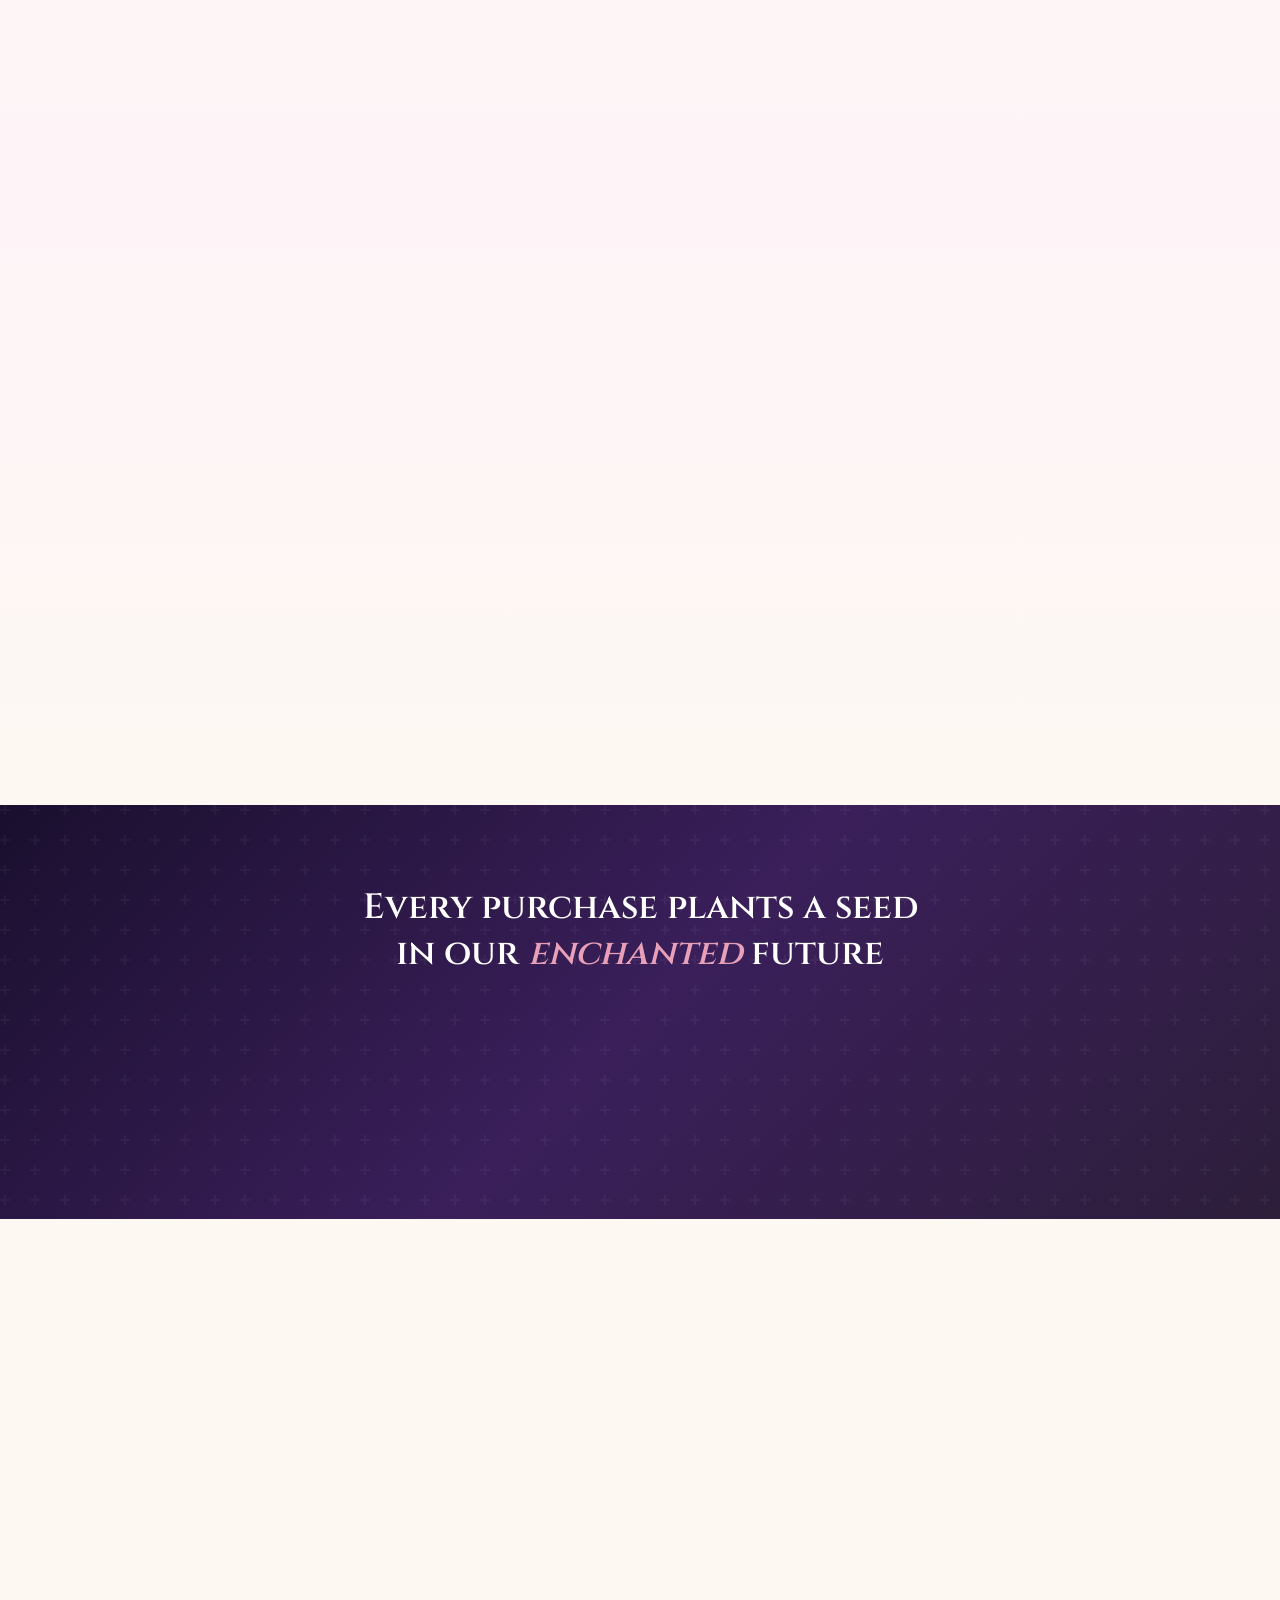
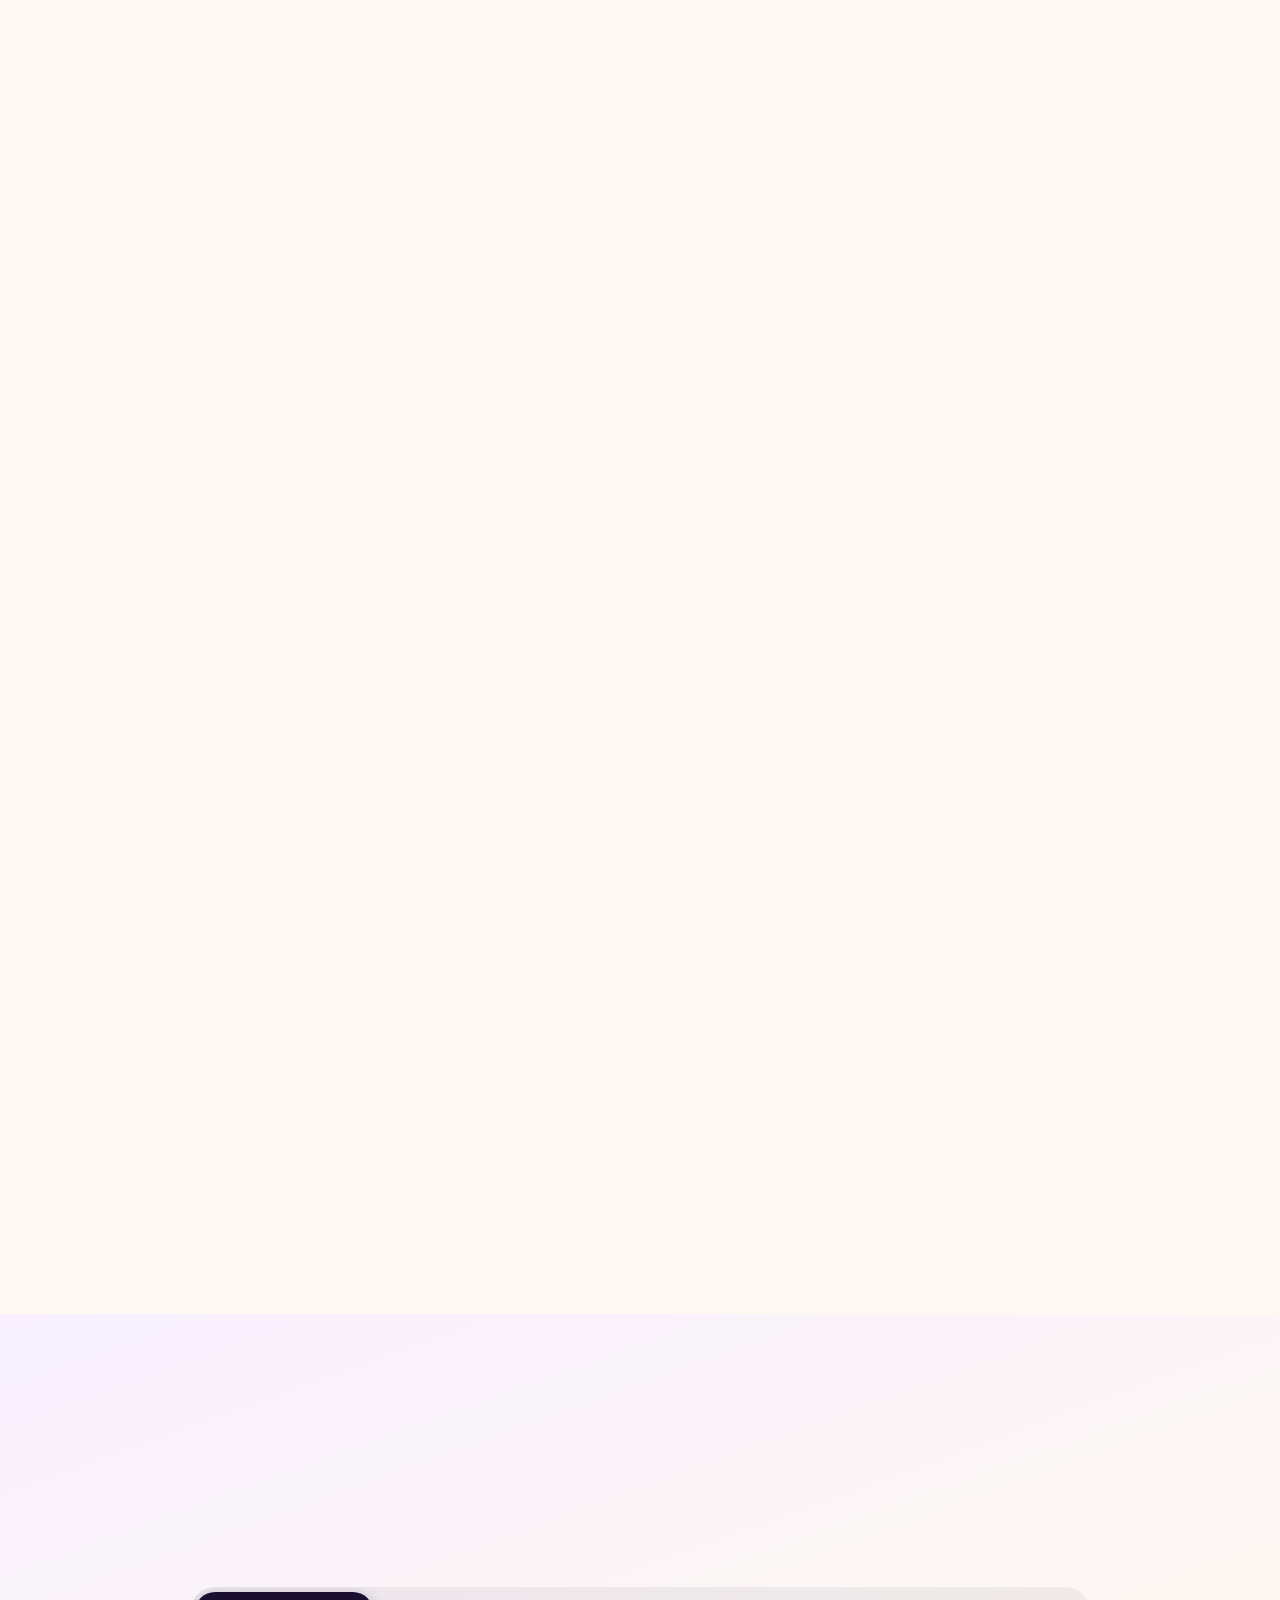
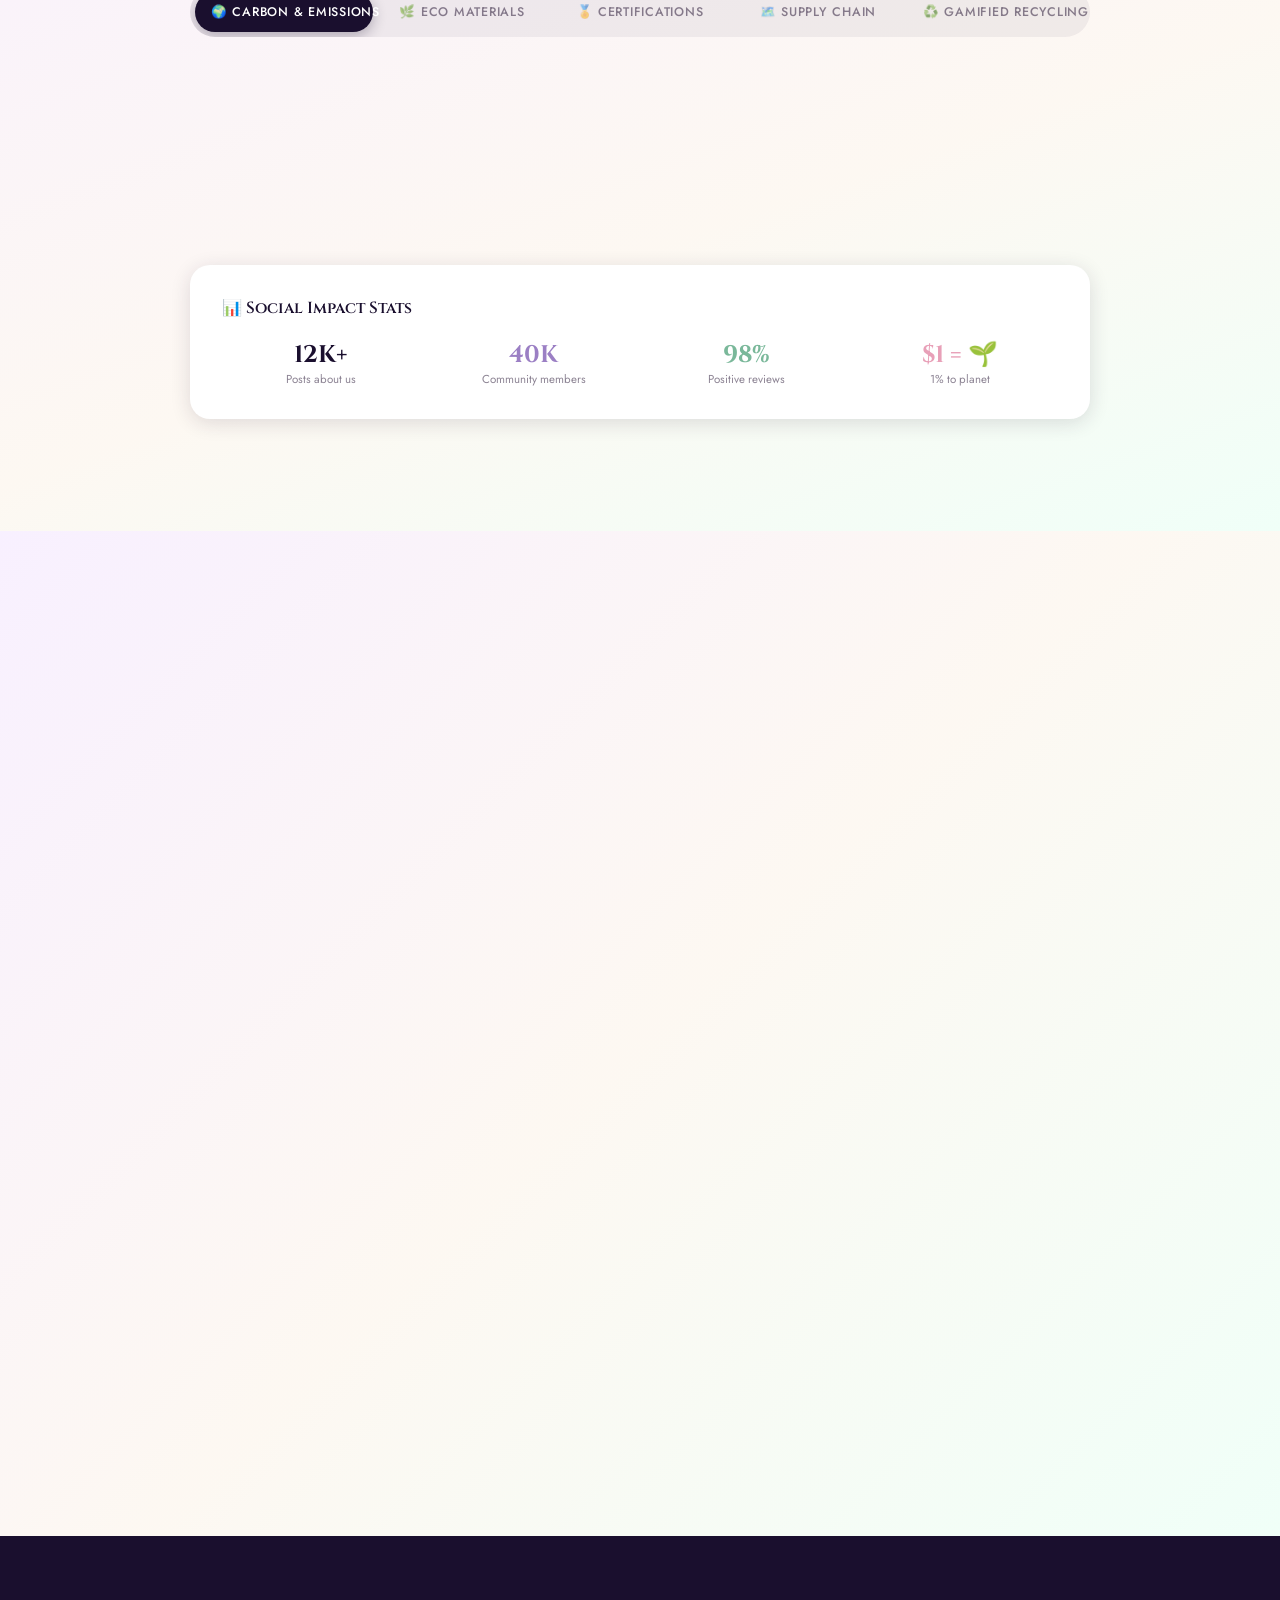
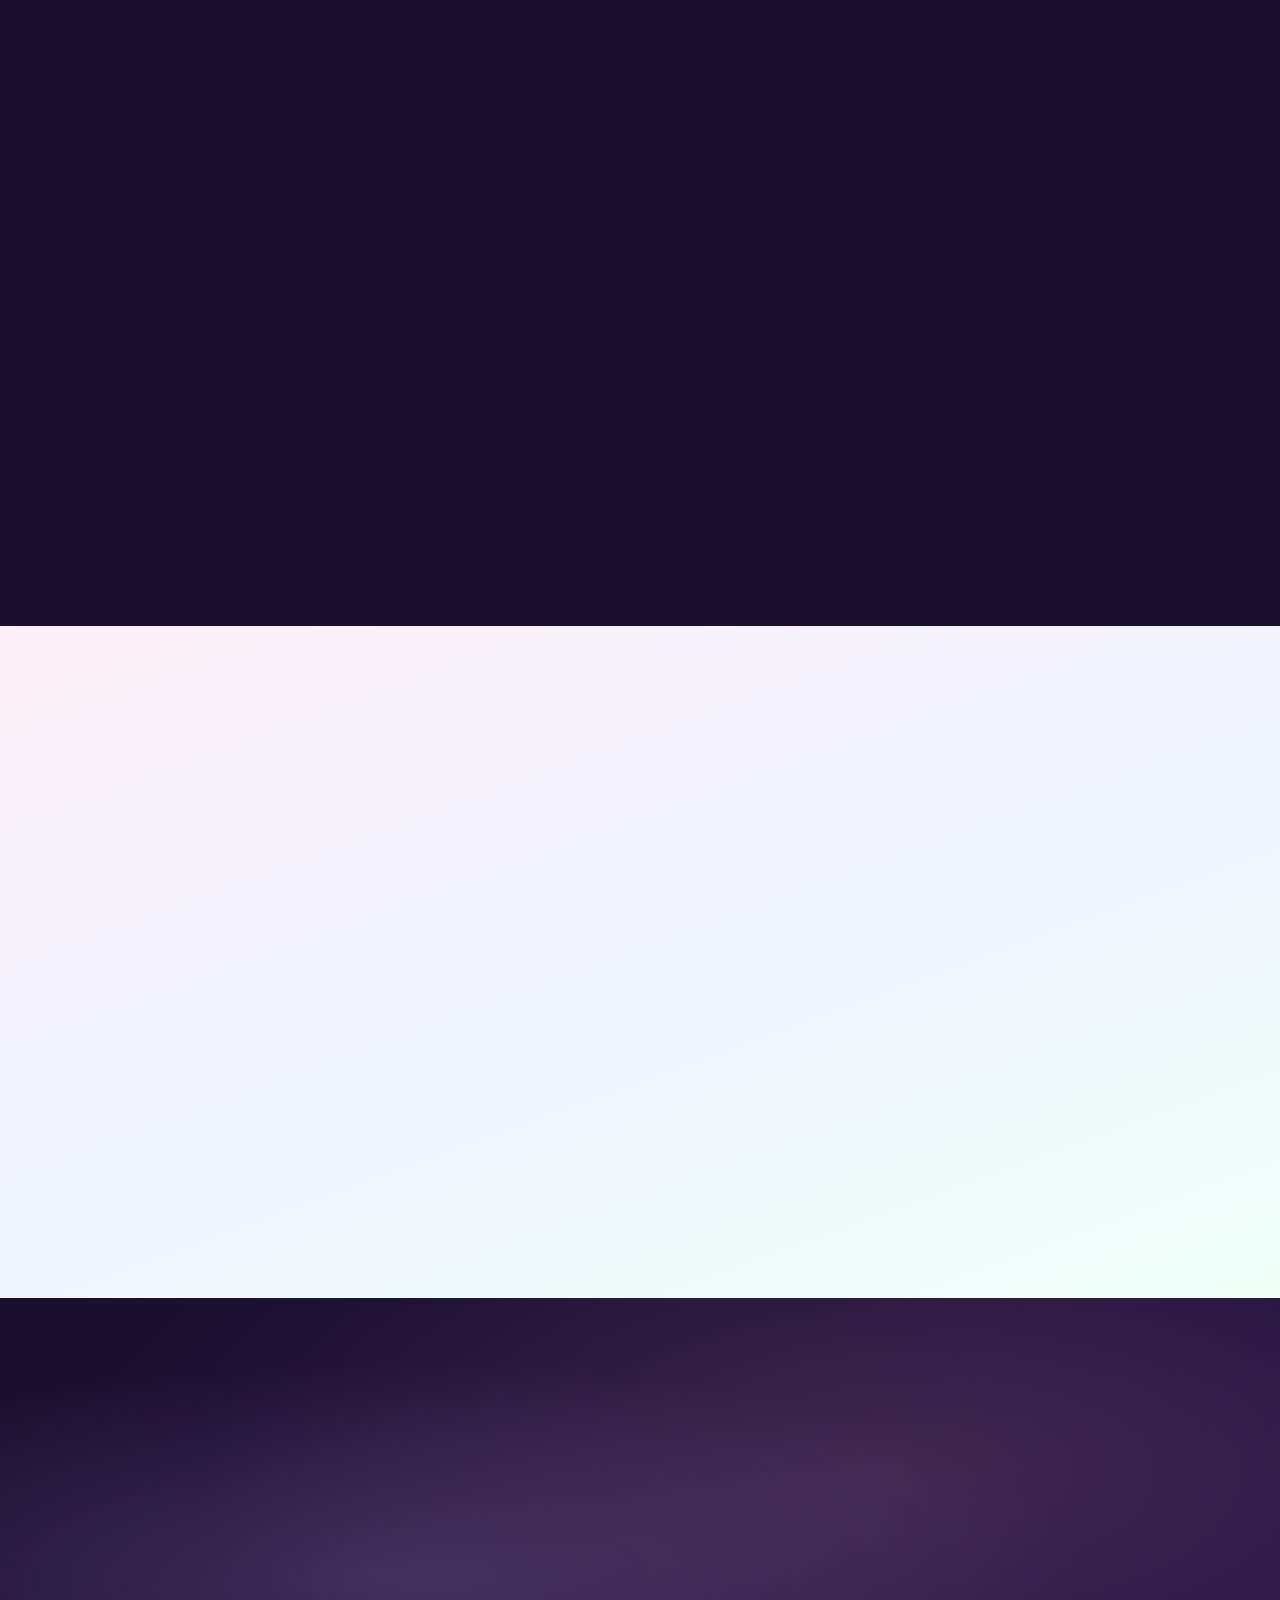
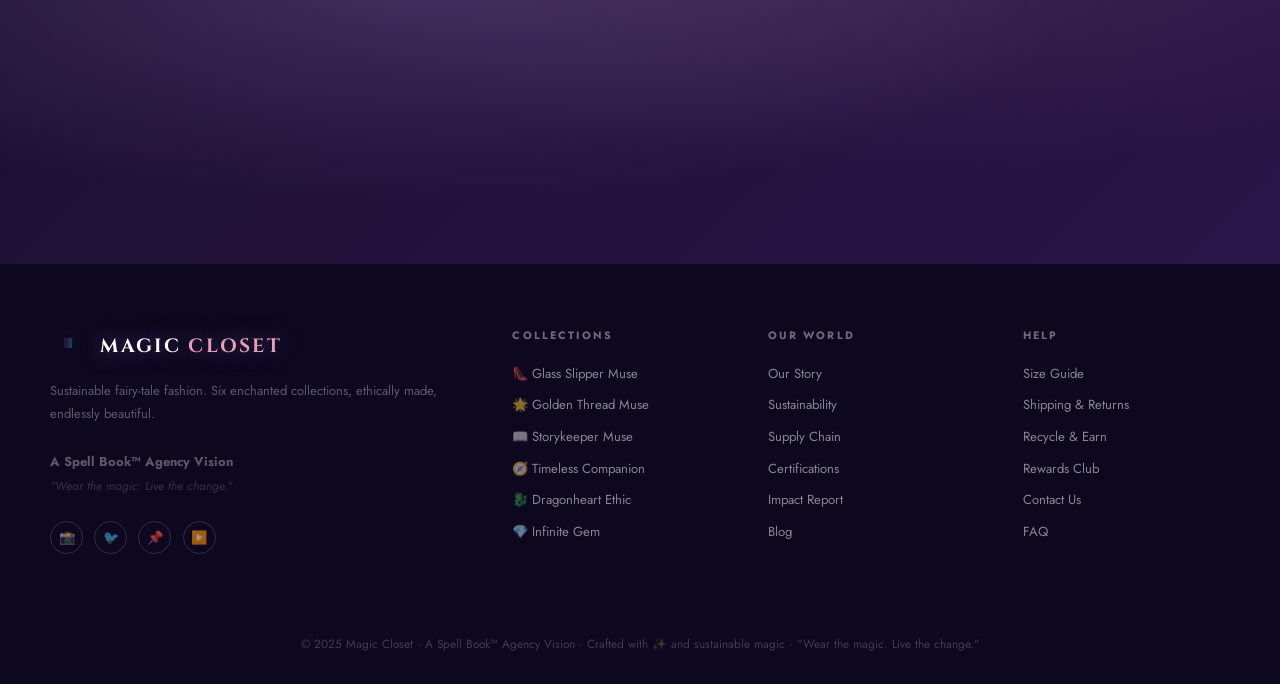
==== commit c1981bad: "Update print statement from 'Hello' to 'Goodbye'" ====
--- a/index.html
+++ b/index.html
@@ -1,152 +1,479 @@
 <!DOCTYPE html>
 <html lang="en">
 <head>
-<meta charset="UTF-8"/>
-<meta name="viewport" content="width=device-width, initial-scale=1.0"/>
+<meta charset="UTF-8">
+<meta name="viewport" content="width=device-width,initial-scale=1.0">
 <title>Magic Closet ✨ Enchanted Sustainable Fashion</title>
-<link rel="stylesheet" href="css/base.css"/>
-<link rel="stylesheet" href="css/nav.css"/>
+<link rel="preconnect" href="https://fonts.googleapis.com">
+<link href="https://fonts.googleapis.com/css2?family=Cormorant+Garamond:ital,wght@0,300;0,400;0,600;1,300;1,400&family=Cinzel:wght@400;600;700&family=Jost:wght@300;400;500&display=swap" rel="stylesheet">
 <style>
+:root{
+  --blush:#f5d6e0;--lavender:#dcd3f0;--mint:#c8ead8;
+  --rose:#e8a0b8;--violet:#9b7fc4;--sage:#7ab89a;
+  --ink:#2d1e3a;--cream:#fdf8f2;--dark:#1a0f2e;
+  --darker:#0d0820;--gold:#c9a84c;
+  --shadow:rgba(45,30,58,0.14);
+}
+*,*::before,*::after{box-sizing:border-box;margin:0;padding:0}
+html{scroll-behavior:smooth}
+body{font-family:'Jost',sans-serif;background:var(--cream);color:var(--ink);overflow-x:hidden}
+
+/* ── Particles ── */
+.particles{position:fixed;top:0;left:0;width:100%;height:100%;pointer-events:none;z-index:0;overflow:hidden}
+.particle{position:absolute;border-radius:50%;opacity:0;animation:float-up linear infinite}
+@keyframes float-up{0%{opacity:0;transform:translateY(0) scale(0)}10%{opacity:.55}90%{opacity:.15}100%{opacity:0;transform:translateY(-100vh) rotate(720deg) scale(1.5)}}
+
+/* ── Nav ── */
+nav{position:fixed;top:0;width:100%;z-index:1000;background:rgba(13,8,32,.96);backdrop-filter:blur(18px);border-bottom:1px solid rgba(155,127,196,.25);padding:0 2.5rem;display:flex;align-items:center;justify-content:space-between;height:68px;transition:box-shadow .3s}
+.nav-logo-wrap{display:flex;align-items:center;gap:.9rem;text-decoration:none}
+.nav-badge-svg{width:44px;height:44px}
+.nav-wordmark{font-family:'Cinzel',serif;font-size:1.2rem;font-weight:700;letter-spacing:.12em;color:#fff;line-height:1;text-shadow:0 0 20px rgba(155,127,196,.6)}
+.nav-wordmark span{color:var(--rose)}
+.nav-links{display:flex;gap:1.8rem;list-style:none}
+.nav-links a{text-decoration:none;color:rgba(255,255,255,.75);font-size:.78rem;letter-spacing:.1em;text-transform:uppercase;position:relative;padding-bottom:2px;transition:color .3s}
+.nav-links a::after{content:'';position:absolute;bottom:0;left:0;width:0;height:1px;background:var(--rose);transition:width .3s}
+.nav-links a:hover{color:#fff}
+.nav-links a:hover::after{width:100%}
+.nav-actions{display:flex;gap:.7rem;align-items:center}
+.nav-icon{background:none;border:none;cursor:pointer;font-size:1.05rem;color:rgba(255,255,255,.8);transition:color .3s}
+.nav-icon:hover{color:var(--rose)}
+.cart-btn{background:linear-gradient(135deg,var(--violet),var(--rose));color:#fff;border:none;padding:.44rem 1.2rem;border-radius:50px;cursor:pointer;font-family:'Jost',sans-serif;font-size:.77rem;font-weight:500;letter-spacing:.05em;transition:all .3s;box-shadow:0 4px 14px rgba(155,127,196,.35)}
+.cart-btn:hover{transform:translateY(-2px);box-shadow:0 6px 20px rgba(155,127,196,.5)}
+
 /* ── Hero ── */
-.hero {
-  min-height:100vh;display:flex;align-items:center;justify-content:center;
-  position:relative;overflow:hidden;padding-top:70px;
-  background:radial-gradient(ellipse at 20% 50%,#f5d6e0 0%,transparent 50%),
-             radial-gradient(ellipse at 80% 20%,#dcd3f0 0%,transparent 50%),
-             radial-gradient(ellipse at 60% 80%,#c8ead8 0%,transparent 50%),
-             linear-gradient(160deg,#fdf8f2,#fdf0f5);
-}
-.hero-orbs { position:absolute;inset:0;pointer-events:none; }
-.orb { position:absolute;border-radius:50%;filter:blur(90px);opacity:.35;animation:odrift 10s ease-in-out infinite alternate; }
-.orb1{width:500px;height:500px;top:-120px;right:-80px;background:#dcd3f0;}
-.orb2{width:400px;height:400px;bottom:-60px;left:-60px;background:#c8ead8;animation-delay:-3s;}
-.orb3{width:280px;height:280px;top:35%;left:8%;background:#f5d6e0;animation-delay:-6s;}
-.hero-inner { position:relative;z-index:2;text-align:center;max-width:860px;padding:0 5%; }
-/* Big logo */
-.hero-logo-wrap { margin:0 auto 40px;display:flex;justify-content:center; }
-.hero-logo {
-  width:230px;height:230px;
-  animation:logoIn 1.3s cubic-bezier(.23,1.2,.32,1) both;
-  filter:drop-shadow(0 16px 48px rgba(123,94,167,.32)) drop-shadow(0 4px 16px rgba(212,120,154,.2));
-  cursor:pointer;
-  transition:filter .4s,transform .4s cubic-bezier(.23,1.2,.32,1);
-}
-.hero-logo:hover { transform:scale(1.05) rotate(2deg); filter:drop-shadow(0 24px 64px rgba(123,94,167,.5)); }
-.hero-eyebrow { font-size:.7rem;letter-spacing:.3em;text-transform:uppercase;color:var(--violet);margin-bottom:14px;opacity:0;animation:fadeUp .8s .9s forwards; }
-.hero-title   { font-size:clamp(3.2rem,7vw,5.8rem);font-weight:300;line-height:1.05;color:var(--ink);margin-bottom:18px;opacity:0;animation:fadeUp .9s 1.05s forwards; }
-.hero-title em   { font-style:italic;color:var(--violet); }
-.hero-title .gold{ color:var(--gold); }
-.hero-sub  { font-size:1rem;font-weight:300;line-height:1.8;color:rgba(45,30,58,.65);max-width:520px;margin:0 auto 32px;opacity:0;animation:fadeUp .9s 1.2s forwards; }
-.hero-btns { display:flex;gap:14px;justify-content:center;flex-wrap:wrap;opacity:0;animation:fadeUp .9s 1.35s forwards; }
-.hero-stats{ display:flex;justify-content:center;gap:44px;margin-top:48px;flex-wrap:wrap;opacity:0;animation:fadeUp .9s 1.5s forwards; }
-.stat { text-align:center; }
-.stat-num { font-family:'Cormorant Garamond',serif;font-size:2.2rem;font-weight:600;color:var(--violet);display:block; }
-.stat-label{ font-size:.67rem;letter-spacing:.14em;text-transform:uppercase;color:rgba(45,30,58,.5); }
-.scroll-ind { position:absolute;bottom:28px;left:50%;transform:translateX(-50%);display:flex;flex-direction:column;align-items:center;gap:6px;color:rgba(45,30,58,.38);font-size:.65rem;letter-spacing:.1em;text-transform:uppercase;animation:bounce 2s ease-in-out infinite; }
-.scroll-line{ width:1px;height:42px;background:linear-gradient(to bottom,var(--violet),transparent); }
+.hero{min-height:100vh;display:flex;align-items:center;justify-content:center;position:relative;overflow:hidden;padding-top:68px;
+  background:radial-gradient(ellipse at 15% 50%,rgba(245,214,224,.35) 0%,transparent 55%),
+             radial-gradient(ellipse at 85% 20%,rgba(155,127,196,.25) 0%,transparent 55%),
+             radial-gradient(ellipse at 55% 85%,rgba(200,234,216,.25) 0%,transparent 55%),
+             linear-gradient(160deg,#fdf8f2 0%,#f5eeff 100%)}
+.hero-deco{position:absolute;inset:0;pointer-events:none}
+.deco-c{position:absolute;border-radius:50%;animation:drift 9s ease-in-out infinite}
+.deco-c:nth-child(1){width:420px;height:420px;top:-120px;right:-120px;background:radial-gradient(circle,rgba(155,127,196,.22) 0%,transparent 70%)}
+.deco-c:nth-child(2){width:300px;height:300px;bottom:-60px;left:-80px;background:radial-gradient(circle,rgba(200,234,216,.3) 0%,transparent 70%);animation-delay:3s}
+.deco-c:nth-child(3){width:200px;height:200px;top:35%;left:8%;background:radial-gradient(circle,rgba(245,214,224,.4) 0%,transparent 70%);animation-delay:6s}
+@keyframes drift{0%,100%{transform:translate(0,0) scale(1)}33%{transform:translate(18px,-18px) scale(1.04)}66%{transform:translate(-10px,14px) scale(.96)}}
+
+.hero-content{text-align:center;z-index:10;max-width:820px;padding:2rem;animation:fade-up 1s ease both}
+@keyframes fade-up{from{opacity:0;transform:translateY(40px)}to{opacity:1;transform:translateY(0)}}
+.hero-badge-wrap{display:flex;justify-content:center;margin-bottom:2rem;animation:fade-up 1s .1s ease both}
+.hero-badge-svg{width:140px;height:140px;filter:drop-shadow(0 8px 30px rgba(155,127,196,.45))}
+.hero-eyebrow{font-size:.7rem;letter-spacing:.28em;text-transform:uppercase;color:var(--violet);margin-bottom:1rem;animation:fade-up 1s .3s ease both}
+.hero-title{font-family:'Cinzel',serif;font-size:clamp(2.8rem,7vw,5.5rem);line-height:1.1;font-weight:600;color:var(--dark);margin-bottom:1.5rem;animation:fade-up 1s .5s ease both}
+.hero-title em{color:var(--violet);font-style:italic;font-family:'Cormorant Garamond',serif;font-size:1.2em}
+.hero-title .rose{color:var(--rose)}
+.hero-sub{font-size:1.05rem;font-weight:300;line-height:1.85;color:rgba(45,30,58,.65);max-width:520px;margin:0 auto 2.5rem;animation:fade-up 1s .7s ease both}
+.hero-buttons{display:flex;gap:1rem;justify-content:center;flex-wrap:wrap;animation:fade-up 1s .9s ease both}
+.btn-primary{background:linear-gradient(135deg,var(--dark) 0%,#4a2d6a 100%);color:#fff;border:none;padding:.9rem 2.4rem;border-radius:50px;cursor:pointer;font-family:'Jost',sans-serif;font-size:.87rem;font-weight:500;letter-spacing:.06em;text-decoration:none;display:inline-flex;align-items:center;gap:.5rem;transition:all .3s;box-shadow:0 8px 28px rgba(26,15,46,.4)}
+.btn-primary:hover{transform:translateY(-3px);box-shadow:0 12px 40px rgba(26,15,46,.5)}
+.btn-secondary{background:transparent;color:var(--dark);border:1.5px solid rgba(45,30,58,.22);padding:.9rem 2.4rem;border-radius:50px;cursor:pointer;font-family:'Jost',sans-serif;font-size:.87rem;font-weight:400;letter-spacing:.06em;text-decoration:none;display:inline-flex;align-items:center;gap:.5rem;transition:all .3s}
+.btn-secondary:hover{border-color:var(--violet);color:var(--violet);transform:translateY(-3px)}
+.hero-stats{display:flex;justify-content:center;gap:3rem;margin-top:4rem;flex-wrap:wrap;animation:fade-up 1s 1.1s ease both}
+.stat{text-align:center}
+.stat-num{font-family:'Cinzel',serif;font-size:2rem;font-weight:600;color:var(--dark);display:block}
+.stat-label{font-size:.67rem;letter-spacing:.15em;text-transform:uppercase;color:rgba(45,30,58,.5)}
+.scroll-ind{position:absolute;bottom:2rem;left:50%;transform:translateX(-50%);display:flex;flex-direction:column;align-items:center;gap:.4rem;color:rgba(45,30,58,.4);font-size:.63rem;letter-spacing:.1em;text-transform:uppercase;animation:bounce 2.2s ease-in-out infinite}
+.scroll-line{width:1px;height:36px;background:linear-gradient(to bottom,var(--violet),transparent)}
+@keyframes bounce{0%,100%{transform:translateX(-50%) translateY(0)}50%{transform:translateX(-50%) translateY(8px)}}
+
+/* ── Sections ── */
+section{position:relative;z-index:1}
+.section-header{text-align:center;margin-bottom:3.5rem}
+.section-eyebrow{font-size:.67rem;letter-spacing:.3em;text-transform:uppercase;color:var(--violet);margin-bottom:.75rem;display:block}
+.section-title{font-family:'Cinzel',serif;font-size:clamp(1.8rem,3.5vw,2.6rem);font-weight:600;color:var(--dark);line-height:1.2}
+.section-title em{color:var(--violet);font-style:italic;font-family:'Cormorant Garamond',serif;font-size:1.2em}
+.section-divider{width:56px;height:2px;margin:1rem auto 0;background:linear-gradient(to right,var(--rose),var(--sage));border-radius:2px}
 
 /* ── Slider ── */
-.slider-wrap { padding:12px 0 36px; }
-.slider-track{ display:flex;gap:16px;padding:10px 3%;overflow-x:auto;scrollbar-width:none;scroll-snap-type:x mandatory; }
-.slider-track::-webkit-scrollbar { display:none; }
-.slider-card { min-width:175px;border-radius:18px;padding:20px 16px;text-align:center;cursor:pointer;scroll-snap-align:start;box-shadow:var(--shadow-sm);transition:transform .35s var(--ease-spring),box-shadow .35s;flex-shrink:0; }
-.slider-card:hover { transform:translateY(-8px) scale(1.04);box-shadow:var(--shadow-md); }
-.slider-icon { font-size:2.4rem;display:block;margin-bottom:8px;animation:floatEm 4s ease-in-out infinite; }
-.slider-name { font-family:'Cormorant Garamond',serif;font-size:.95rem;color:var(--ink); }
-
-/* ── Collections grid ── */
-.collections { padding:90px 3%; }
-.coll-grid { display:grid;grid-template-columns:repeat(3,1fr);gap:26px;max-width:1200px;margin:0 auto; }
-.coll-card { border-radius:22px;overflow:hidden;cursor:pointer;box-shadow:var(--shadow-sm);transition:transform .4s var(--ease-spring),box-shadow .4s; }
-.coll-card:hover { transform:translateY(-10px) scale(1.02);box-shadow:var(--shadow-lg); }
-.coll-card:nth-child(1),.coll-card:nth-child(4) { grid-row:span 2; }
-.card-vis { display:flex;align-items:center;justify-content:center;position:relative;overflow:hidden;height:220px; }
-.coll-card:nth-child(1) .card-vis,.coll-card:nth-child(4) .card-vis { height:100%;min-height:500px; }
-.card-shimmer { position:absolute;inset:0;background:linear-gradient(135deg,transparent 40%,rgba(255,255,255,.28) 50%,transparent 60%);transform:translateX(-100%);transition:transform .6s ease; }
-.coll-card:hover .card-shimmer { transform:translateX(100%); }
-.card-emoji { font-size:3.8rem;filter:drop-shadow(0 6px 18px rgba(45,30,58,.2));animation:floatEm 4s ease-in-out infinite;position:relative;z-index:1; }
-.card-body  { padding:22px 20px;background:rgba(253,248,242,.96);backdrop-filter:blur(10px); }
-.card-badge { display:inline-block;font-size:.62rem;letter-spacing:.13em;text-transform:uppercase;padding:4px 12px;border-radius:40px;margin-bottom:10px;font-weight:500; }
-.card-name  { font-family:'Cormorant Garamond',serif;font-size:1.35rem;color:var(--ink);margin-bottom:7px; }
-.card-desc  { font-size:.8rem;color:rgba(45,30,58,.6);line-height:1.7; }
-.card-cta   { background:none;border:none;font-size:.75rem;letter-spacing:.08em;text-transform:uppercase;color:var(--violet);margin-top:12px;display:inline-flex;align-items:center;gap:5px;transition:gap .3s; }
-.card-cta:hover { gap:10px; }
+.slider-section{padding:1.5rem 0 3rem}
+.slider-track{display:flex;gap:1.2rem;padding:.8rem 2rem;overflow-x:auto;scrollbar-width:none;scroll-snap-type:x mandatory}
+.slider-track::-webkit-scrollbar{display:none}
+.slider-card{min-width:170px;border-radius:18px;padding:1.2rem 1rem;text-align:center;cursor:pointer;scroll-snap-align:start;box-shadow:0 4px 18px var(--shadow);transition:all .3s cubic-bezier(.34,1.56,.64,1);flex-shrink:0}
+.slider-card:hover{transform:translateY(-5px) scale(1.03);box-shadow:0 12px 36px rgba(45,30,58,.16)}
+.slider-icon{font-size:2rem;display:block;margin-bottom:.5rem}
+.slider-name{font-family:'Cinzel',serif;font-size:.8rem;font-weight:600;color:var(--dark)}
+.card-glass{background:linear-gradient(145deg,#f0e8ff,#e8d5f5,#fde8f0)}
+.card-golden{background:linear-gradient(145deg,#fff8e1,#fdecc0)}
+.card-story{background:linear-gradient(145deg,#e8f5ed,#d4edd9)}
+.card-timeless{background:linear-gradient(145deg,#e8eeff,#d5e0ff)}
+.card-dragon{background:linear-gradient(145deg,#ffe8e8,#ffd5d5)}
+.card-gem{background:linear-gradient(145deg,#e8f8ff,#d0eeff)}
+
+/* ── Collections ── */
+.collections{padding:6rem 2rem 7rem;background:linear-gradient(180deg,var(--cream) 0%,#fef4f8 50%,var(--cream) 100%)}
+.collections-grid{display:grid;grid-template-columns:repeat(3,1fr);gap:1.8rem;max-width:1180px;margin:0 auto}
+.collection-card{border-radius:22px;overflow:hidden;cursor:pointer;box-shadow:0 4px 24px var(--shadow);transition:transform .4s cubic-bezier(.34,1.56,.64,1),box-shadow .4s ease;display:flex;flex-direction:column}
+.collection-card:hover{transform:translateY(-7px) scale(1.015);box-shadow:0 18px 56px rgba(45,30,58,.18)}
+.card-visual{width:100%;height:240px;position:relative;overflow:hidden;flex-shrink:0;background:#f8f4fc;display:flex;align-items:center;justify-content:center}
+.card-visual img{height:100%;width:100%;object-fit:contain;padding:1rem;transition:transform .5s ease}
+.collection-card:hover .card-visual img{transform:scale(1.07)}
+.card-emoji-overlay{position:absolute;bottom:.8rem;right:.9rem;font-size:1.8rem;filter:drop-shadow(0 3px 8px rgba(0,0,0,.2));z-index:2}
+.card-shimmer{position:absolute;inset:0;background:linear-gradient(135deg,transparent 40%,rgba(255,255,255,.22) 50%,transparent 60%);transform:translateX(-100%);transition:transform .6s ease;z-index:1}
+.collection-card:hover .card-shimmer{transform:translateX(100%)}
+.card-content{padding:1.3rem 1.4rem 1.5rem;background:rgba(253,248,242,.97);flex:1}
+.card-badge{display:inline-block;font-size:.61rem;letter-spacing:.15em;text-transform:uppercase;padding:.26rem .72rem;border-radius:50px;margin-bottom:.6rem;font-weight:500}
+.badge-glass{background:#f0e8ff;color:#7b5ea7}.badge-golden{background:#fff3cd;color:#9a7628}
+.badge-story{background:#e4f5e8;color:#3a8a55}.badge-timeless{background:#e8ecff;color:#4a5fa8}
+.badge-dragon{background:#ffe4e4;color:#a84a4a}.badge-gem{background:#e0f4ff;color:#3a7a9a}
+.card-title{font-family:'Cinzel',serif;font-size:1.1rem;font-weight:600;color:var(--dark);margin-bottom:.42rem}
+.card-desc{font-size:.79rem;color:rgba(45,30,58,.6);line-height:1.72}
+.card-cta{display:inline-flex;align-items:center;gap:.4rem;margin-top:.82rem;font-size:.73rem;font-weight:500;letter-spacing:.08em;text-transform:uppercase;color:var(--violet);text-decoration:none;border:none;background:none;cursor:pointer;transition:gap .3s}
+.card-cta:hover{gap:.7rem}
+
+/* ── Products ── */
+.featured{padding:7rem 2rem}
+.products-grid{display:grid;grid-template-columns:repeat(3,1fr);gap:1.8rem;max-width:1180px;margin:0 auto}
+.product-card{background:#fff;border-radius:20px;overflow:hidden;box-shadow:0 4px 20px var(--shadow);transition:all .35s cubic-bezier(.34,1.56,.64,1);cursor:pointer}
+.product-card:hover{transform:translateY(-6px);box-shadow:0 16px 50px rgba(45,30,58,.14)}
+.product-img{height:260px;position:relative;overflow:hidden;background:#f9f5ff;display:flex;align-items:center;justify-content:center}
+.product-img img{height:90%;width:90%;object-fit:contain;transition:transform .5s ease;padding:.5rem}
+.product-card:hover .product-img img{transform:scale(1.06)}
+.product-tags{position:absolute;top:.85rem;left:.85rem;display:flex;gap:.32rem;flex-wrap:wrap;z-index:2}
+.tag{font-size:.59rem;letter-spacing:.1em;text-transform:uppercase;padding:.2rem .58rem;border-radius:50px;font-weight:500;background:rgba(255,255,255,.92);color:var(--violet);border:1px solid rgba(155,127,196,.22)}
+.wishlist-btn{position:absolute;top:.85rem;right:.85rem;width:31px;height:31px;border-radius:50%;background:#fff;border:none;cursor:pointer;display:flex;align-items:center;justify-content:center;box-shadow:0 2px 10px rgba(45,30,58,.12);font-size:.85rem;transition:all .3s;z-index:2}
+.wishlist-btn:hover{transform:scale(1.1);background:var(--blush)}
+.product-body{padding:1.15rem 1.25rem}
+.product-collection{font-size:.61rem;letter-spacing:.15em;text-transform:uppercase;color:var(--violet);margin-bottom:.26rem}
+.product-name{font-family:'Cinzel',serif;font-size:.95rem;font-weight:600;color:var(--dark);margin-bottom:.38rem}
+.eco-score{display:flex;align-items:center;gap:.3rem;font-size:.67rem;color:var(--sage)}
+.material-tag{font-size:.65rem;color:rgba(45,30,58,.5);margin-top:.2rem;font-style:italic}
+.product-footer{display:flex;align-items:center;justify-content:space-between;margin-top:.88rem}
+.product-price{font-size:1.05rem;font-weight:500;color:var(--dark)}
+.product-price .original{font-size:.76rem;color:rgba(45,30,58,.37);text-decoration:line-through;margin-left:.32rem}
+.add-to-cart{background:linear-gradient(135deg,var(--dark),#4a2d6a);color:#fff;border:none;padding:.48rem 1rem;border-radius:50px;cursor:pointer;font-size:.71rem;font-weight:500;font-family:'Jost',sans-serif;transition:all .3s;box-shadow:0 3px 12px rgba(26,15,46,.3)}
+.add-to-cart:hover{transform:scale(1.05);box-shadow:0 5px 18px rgba(26,15,46,.4)}
 
 /* ── Sustain band ── */
-.sustain-band { background:linear-gradient(135deg,var(--violet),#c17aab 50%,var(--rose-deep));padding:72px 3%;text-align:center;color:#fff;position:relative;overflow:hidden; }
-.sustain-band::before { content:'';position:absolute;inset:0;background:url("data:image/svg+xml,%3Csvg width='60' height='60' xmlns='http://www.w3.org/2000/svg'%3E%3Cg fill='%23fff' fill-opacity='.05'%3E%3Cpath d='M36 34v-4h-2v4h-4v2h4v4h2v-4h4v-2h-4zm0-30V0h-2v4h-4v2h4v4h2V6h4V4h-4zM6 34v-4H4v4H0v2h4v4h2v-4h4v-2H6zM6 4V0H4v4H0v2h4v4h2V6h4V4H6z'/%3E%3C/g%3E%3C/svg%3E"); }
-.sustain-title { font-family:'Cormorant Garamond',serif;font-size:clamp(1.7rem,3.5vw,2.4rem);font-weight:300;margin-bottom:48px;line-height:1.35;position:relative; }
-.sustain-grid  { display:flex;justify-content:center;gap:56px;flex-wrap:wrap;position:relative; }
-.s-icon  { font-size:2.2rem;margin-bottom:8px;display:block; }
-.s-num   { font-family:'Cormorant Garamond',serif;font-size:2.8rem;font-weight:600;display:block;line-height:1; }
-.s-label { font-size:.7rem;letter-spacing:.12em;text-transform:uppercase;opacity:.8;margin-top:4px; }
-
-/* ── Products preview ── */
-.featured { padding:90px 3%; }
-.products-grid { display:grid;grid-template-columns:repeat(3,1fr);gap:24px;max-width:1200px;margin:0 auto; }
-.prod-card { background:#fff;border-radius:20px;overflow:hidden;box-shadow:var(--shadow-sm);transition:transform .35s var(--ease-spring),box-shadow .35s;cursor:pointer; }
-.prod-card:hover { transform:translateY(-8px);box-shadow:var(--shadow-lg); }
-.prod-img  { height:280px;display:flex;align-items:center;justify-content:center;position:relative;overflow:hidden; }
-.prod-tags { position:absolute;top:12px;left:12px;display:flex;gap:6px;flex-wrap:wrap;z-index:2; }
-.ptag { font-size:.6rem;letter-spacing:.1em;text-transform:uppercase;padding:4px 10px;border-radius:40px;font-weight:500;background:rgba(255,255,255,.88);color:var(--violet);border:1px solid rgba(123,94,167,.25); }
-.wish-btn  { position:absolute;top:12px;right:12px;width:34px;height:34px;border-radius:50%;background:#fff;border:none;display:flex;align-items:center;justify-content:center;box-shadow:var(--shadow-sm);font-size:.95rem;transition:all .25s;z-index:2; }
-.wish-btn:hover { transform:scale(1.12);background:var(--blush); }
-.prod-body { padding:18px 16px; }
-.prod-col  { font-size:.62rem;letter-spacing:.15em;text-transform:uppercase;color:var(--violet);margin-bottom:4px; }
-.prod-name { font-family:'Cormorant Garamond',serif;font-size:1.1rem;color:var(--ink);margin-bottom:6px; }
-.eco-row   { display:flex;align-items:center;gap:5px;font-size:.7rem;color:var(--sage-deep); }
-.prod-foot { display:flex;align-items:center;justify-content:space-between;margin-top:12px; }
-.prod-price{ font-size:1rem;font-weight:500;color:var(--ink); }
-.prod-price s { font-size:.78rem;color:rgba(45,30,58,.38);font-weight:300;margin-left:5px; }
-.add-btn { background:var(--grad-hero);color:#fff;border:none;padding:8px 16px;border-radius:30px;font-size:.72rem;font-weight:500;transition:transform .2s,box-shadow .2s;box-shadow:0 3px 12px rgba(123,94,167,.28); }
-.add-btn:hover { transform:scale(1.05); }
+.sustain-band{background:linear-gradient(135deg,var(--dark) 0%,#3a1f5a 50%,#2d1e3a 100%);padding:5rem 2rem;text-align:center;color:#fff;position:relative;overflow:hidden}
+.sustain-band::before{content:'';position:absolute;inset:0;background:url("data:image/svg+xml,%3Csvg width='60' height='60' viewBox='0 0 60 60' xmlns='http://www.w3.org/2000/svg'%3E%3Cg fill='%23ffffff' fill-opacity='0.04'%3E%3Cpath d='M36 34v-4h-2v4h-4v2h4v4h2v-4h4v-2h-4zm0-30V0h-2v4h-4v2h4v4h2V6h4V4h-4zM6 34v-4H4v4H0v2h4v4h2v-4h4v-2H6zM6 4V0H4v4H0v2h4v4h2V6h4V4H6z'/%3E%3C/g%3E%3C/svg%3E")}
+.sustain-title{font-family:'Cinzel',serif;font-size:clamp(1.6rem,3vw,2.2rem);font-weight:600;margin-bottom:3rem;line-height:1.3;position:relative;z-index:1}
+.sustain-grid{display:flex;justify-content:center;gap:3.5rem;flex-wrap:wrap;max-width:900px;margin:0 auto;position:relative;z-index:1}
+.sustain-item{text-align:center}
+.sustain-icon{font-size:2rem;margin-bottom:.6rem;display:block}
+.sustain-num{font-family:'Cinzel',serif;font-size:2.4rem;font-weight:700;display:block;line-height:1}
+.sustain-label{font-size:.68rem;letter-spacing:.12em;text-transform:uppercase;opacity:.75;margin-top:.3rem}
+
+/* ── Sustainability Tabs ── */
+.sustain-tabs-section{padding:7rem 2rem;background:linear-gradient(160deg,#f8f0ff 0%,var(--cream) 60%,#f0fff8 100%)}
+.tabs-header{display:flex;gap:0;max-width:900px;margin:0 auto 2.5rem;border-radius:50px;background:rgba(45,30,58,.06);padding:5px;overflow:auto}
+.tab-btn{flex:1;min-width:140px;padding:.7rem 1rem;border:none;background:transparent;font-family:'Jost',sans-serif;font-size:.78rem;font-weight:500;letter-spacing:.06em;text-transform:uppercase;color:rgba(45,30,58,.55);cursor:pointer;border-radius:50px;transition:all .3s;white-space:nowrap}
+.tab-btn.active{background:var(--dark);color:#fff;box-shadow:0 4px 14px rgba(26,15,46,.3)}
+.tab-btn:hover:not(.active){color:var(--violet)}
+.tab-panel{display:none;max-width:900px;margin:0 auto;animation:fade-up .4s ease}
+.tab-panel.active{display:block}
+
+/* Carbon tab */
+.carbon-grid{display:grid;grid-template-columns:repeat(3,1fr);gap:1.4rem;margin-bottom:2rem}
+.carbon-card{background:#fff;border-radius:18px;padding:1.6rem;text-align:center;box-shadow:0 4px 18px var(--shadow)}
+.carbon-num{font-family:'Cinzel',serif;font-size:2rem;font-weight:700;color:var(--dark);display:block}
+.carbon-label{font-size:.75rem;color:rgba(45,30,58,.6);margin-top:.3rem}
+.carbon-sub{font-size:.67rem;color:var(--sage);font-weight:500}
+.progress-bar{width:100%;height:8px;background:rgba(45,30,58,.08);border-radius:4px;margin-top:1rem;overflow:hidden}
+.progress-fill{height:100%;border-radius:4px;background:linear-gradient(to right,var(--sage),var(--mint));transition:width 1.5s ease}
+
+/* Materials tab */
+.materials-grid{display:grid;grid-template-columns:repeat(2,1fr);gap:1.2rem}
+.material-card{background:#fff;border-radius:16px;padding:1.4rem;display:flex;gap:1rem;align-items:flex-start;box-shadow:0 4px 16px var(--shadow)}
+.mat-icon{font-size:2rem;flex-shrink:0}
+.mat-title{font-family:'Cinzel',serif;font-size:.95rem;font-weight:600;color:var(--dark);margin-bottom:.3rem}
+.mat-desc{font-size:.78rem;color:rgba(45,30,58,.6);line-height:1.65}
+.mat-pct{display:inline-block;font-size:.65rem;font-weight:600;letter-spacing:.1em;text-transform:uppercase;padding:.2rem .6rem;border-radius:50px;background:#e4f5e8;color:#3a8a55;margin-top:.4rem}
+
+/* Certificates tab */
+.certs-grid{display:grid;grid-template-columns:repeat(3,1fr);gap:1.4rem}
+.cert-card{background:#fff;border-radius:18px;padding:1.8rem;text-align:center;box-shadow:0 4px 18px var(--shadow);border-top:4px solid var(--violet)}
+.cert-icon{font-size:2.5rem;display:block;margin-bottom:.8rem}
+.cert-name{font-family:'Cinzel',serif;font-size:.95rem;font-weight:700;color:var(--dark);margin-bottom:.4rem}
+.cert-desc{font-size:.77rem;color:rgba(45,30,58,.58);line-height:1.65}
+.cert-badge{display:inline-block;margin-top:.8rem;padding:.28rem .8rem;background:linear-gradient(135deg,var(--dark),#4a2d6a);color:#fff;border-radius:50px;font-size:.62rem;letter-spacing:.1em;text-transform:uppercase}
+
+/* Supply Chain / Map tab */
+.supply-map{background:#fff;border-radius:22px;padding:2rem;box-shadow:0 4px 20px var(--shadow);margin-bottom:1.5rem}
+.map-placeholder{position:relative;height:280px;background:linear-gradient(135deg,#e8f5ed,#d4edd9,#e8eeff);border-radius:16px;display:flex;align-items:center;justify-content:center;overflow:hidden}
+.map-dots{position:absolute;inset:0}
+.map-dot{position:absolute;width:14px;height:14px;border-radius:50%;border:3px solid #fff;cursor:pointer;transition:transform .3s;box-shadow:0 2px 8px rgba(0,0,0,.2)}
+.map-dot:hover{transform:scale(1.4)}
+.map-dot::after{content:attr(data-label);position:absolute;top:-28px;left:50%;transform:translateX(-50%);background:var(--dark);color:#fff;font-size:.6rem;padding:.2rem .5rem;border-radius:4px;white-space:nowrap;pointer-events:none}
+.supply-steps{display:grid;grid-template-columns:repeat(4,1fr);gap:1rem;position:relative}
+.supply-steps::before{content:'';position:absolute;top:28px;left:12.5%;right:12.5%;height:2px;background:linear-gradient(to right,var(--violet),var(--rose),var(--sage));z-index:0}
+.supply-step{background:#fff;border-radius:16px;padding:1.2rem;text-align:center;box-shadow:0 4px 16px var(--shadow);position:relative;z-index:1}
+.step-icon{font-size:1.8rem;display:block;margin-bottom:.5rem}
+.step-title{font-family:'Cinzel',serif;font-size:.8rem;font-weight:600;color:var(--dark);margin-bottom:.3rem}
+.step-desc{font-size:.7rem;color:rgba(45,30,58,.58);line-height:1.6}
+
+/* Gamification tab */
+.gamify-grid{display:grid;grid-template-columns:1fr 1fr;gap:1.8rem}
+.gamify-card{background:#fff;border-radius:20px;padding:2rem;box-shadow:0 4px 20px var(--shadow)}
+.gamify-title{font-family:'Cinzel',serif;font-size:1.1rem;font-weight:600;color:var(--dark);margin-bottom:1rem}
+.points-list{list-style:none}
+.points-list li{display:flex;justify-content:space-between;align-items:center;padding:.6rem 0;border-bottom:1px solid rgba(45,30,58,.06);font-size:.82rem}
+.points-list li:last-child{border-bottom:none}
+.pts-badge{background:linear-gradient(135deg,var(--dark),#4a2d6a);color:#fff;padding:.2rem .6rem;border-radius:50px;font-size:.65rem;font-weight:600}
+.recycle-btn{background:linear-gradient(135deg,var(--sage),var(--mint));color:var(--dark);border:none;padding:.8rem 1.6rem;border-radius:50px;cursor:pointer;font-family:'Jost',sans-serif;font-size:.82rem;font-weight:600;margin-top:1rem;transition:all .3s;display:block;width:100%}
+.recycle-btn:hover{transform:translateY(-2px);box-shadow:0 6px 20px rgba(122,184,154,.4)}
+.tier-list{list-style:none}
+.tier-item{display:flex;align-items:center;gap:1rem;padding:.7rem 0;border-bottom:1px solid rgba(45,30,58,.06)}
+.tier-item:last-child{border-bottom:none}
+.tier-icon{font-size:1.4rem;width:36px;text-align:center}
+.tier-info .tier-name{font-family:'Cinzel',serif;font-size:.85rem;font-weight:600;color:var(--dark)}
+.tier-info .tier-pts{font-size:.7rem;color:rgba(45,30,58,.5)}
+
+/* ── Wow ── */
+.wow-section{padding:7rem 2rem;background:var(--dark)}
+.wow-section .section-title,.wow-section .section-eyebrow{color:#fff}
+.wow-section .section-title em{color:var(--rose)}
+.wow-grid{display:grid;grid-template-columns:repeat(3,1fr);gap:1.8rem;max-width:1100px;margin:0 auto}
+.wow-card{background:rgba(255,255,255,.05);border:1px solid rgba(255,255,255,.1);backdrop-filter:blur(10px);border-radius:22px;padding:2.2rem;text-align:center;transition:all .3s cubic-bezier(.34,1.56,.64,1);position:relative;overflow:hidden}
+.wow-card::before{content:'';position:absolute;top:0;left:0;right:0;height:3px}
+.wow-card:nth-child(1)::before{background:linear-gradient(to right,var(--violet),var(--rose))}
+.wow-card:nth-child(2)::before{background:linear-gradient(to right,var(--sage),#cde8f5)}
+.wow-card:nth-child(3)::before{background:linear-gradient(to right,var(--rose),var(--lavender))}
+.wow-card:hover{transform:translateY(-8px);background:rgba(255,255,255,.09);box-shadow:0 20px 58px rgba(0,0,0,.3)}
+.wow-icon{font-size:2.8rem;margin-bottom:1.3rem;display:block}
+.wow-title{font-family:'Cinzel',serif;font-size:1.2rem;font-weight:600;margin-bottom:.7rem;color:#fff}
+.wow-desc{font-size:.82rem;color:rgba(255,255,255,.6);line-height:1.75}
+.wow-badge{display:inline-block;margin-top:.9rem;padding:.27rem .72rem;background:rgba(155,127,196,.2);border:1px solid rgba(155,127,196,.4);border-radius:50px;font-size:.62rem;letter-spacing:.1em;text-transform:uppercase;color:var(--lavender)}
+
+/* ── Story ── */
+.story-section{padding:7rem 2rem;background:linear-gradient(135deg,#f8f0ff 0%,var(--cream) 50%,#f0fff8 100%)}
+.story-grid{display:grid;grid-template-columns:1fr 1fr;gap:4rem;max-width:1100px;margin:0 auto;align-items:center}
+.story-visual{border-radius:28px;overflow:hidden;background:linear-gradient(145deg,var(--lavender),var(--blush));padding:2.5rem;text-align:center;box-shadow:0 18px 55px rgba(45,30,58,.1)}
+.story-big-emoji{font-size:7rem;display:block;animation:float-e 3.5s ease-in-out infinite}
+@keyframes float-e{0%,100%{transform:translateY(0)}50%{transform:translateY(-14px)}}
+.story-bubbles{display:flex;gap:.8rem;justify-content:center;margin-top:1.3rem;flex-wrap:wrap}
+.story-bubble{background:#fff;border-radius:18px;padding:.65rem .95rem;box-shadow:0 4px 14px rgba(45,30,58,.07);text-align:center;min-width:85px}
+.bubble-icon{font-size:1.25rem;display:block;margin-bottom:.22rem}
+.bubble-text{font-size:.67rem;color:rgba(45,30,58,.57)}
+.story-text{font-size:.97rem;line-height:1.9;color:rgba(45,30,58,.67);margin-bottom:1.4rem}
+.story-features{list-style:none;margin-bottom:2rem}
+.story-features li{display:flex;align-items:flex-start;gap:.72rem;margin-bottom:.88rem;font-size:.87rem;color:rgba(45,30,58,.67);line-height:1.6}
+.feature-icon{font-size:1.08rem;flex-shrink:0;margin-top:.1rem}
+
+/* Spellbook trademark */
+.spellbook-tm{display:inline-flex;align-items:center;gap:.5rem;background:var(--dark);color:#fff;padding:.4rem 1rem;border-radius:8px;font-family:'Cinzel',serif;font-size:.75rem;font-weight:700;letter-spacing:.1em;margin-bottom:1rem}
+.spellbook-tm .tm-icon{font-size:1rem}
+.spellbook-tm .tm-sup{font-size:.5rem;vertical-align:super;opacity:.6}
+
+/* ── Loyalty ── */
+.loyalty-section{padding:7rem 2rem;background:linear-gradient(160deg,#fdf0f8 0%,#f0f4ff 50%,#f0fff8 100%)}
+.loyalty-cards{display:grid;grid-template-columns:repeat(4,1fr);gap:1.4rem;margin-top:3.5rem}
+.loyalty-card{background:#fff;border-radius:18px;padding:1.7rem;text-align:center;box-shadow:0 4px 18px var(--shadow);transition:all .3s cubic-bezier(.34,1.56,.64,1)}
+.loyalty-card:hover{transform:translateY(-5px);box-shadow:0 14px 42px rgba(45,30,58,.12)}
+.loyalty-card.feat-l{background:linear-gradient(145deg,var(--dark),#4a2d6a);color:#fff}
+.loyalty-crown{font-size:2.2rem;display:block;margin-bottom:.9rem}
+.loyalty-tier{font-family:'Cinzel',serif;font-size:1.1rem;font-weight:600;margin-bottom:.4rem}
+.loyalty-pts{font-size:.7rem;opacity:.65;margin-bottom:.9rem}
+.loyalty-perks{list-style:none}
+.loyalty-perks li{font-size:.74rem;padding:.27rem 0;border-top:1px solid rgba(45,30,58,.07);opacity:.72}
+.feat-l .loyalty-perks li{border-top-color:rgba(255,255,255,.15);opacity:.9}
 
 /* ── CTA ── */
-.cta-section { padding:90px 3%;text-align:center;background:linear-gradient(135deg,var(--ink),#4a2d6a);color:#fff;position:relative;overflow:hidden; }
-.cta-section::before { content:'';position:absolute;inset:0;background:radial-gradient(ellipse at 30% 50%,rgba(123,94,167,.3),transparent 50%),radial-gradient(ellipse at 70% 30%,rgba(232,160,184,.2),transparent 50%); }
-.cta-inner  { position:relative;z-index:1;max-width:580px;margin:0 auto; }
-.cta-title  { font-family:'Cormorant Garamond',serif;font-size:clamp(2.2rem,5vw,3.6rem);font-weight:300;margin-bottom:14px; }
-.cta-title em { color:var(--rose); }
-.cta-sub    { font-size:.95rem;opacity:.7;margin-bottom:36px;line-height:1.75; }
-.cta-form   { display:flex;gap:10px;max-width:430px;margin:0 auto; }
-.cta-input  { flex:1;padding:13px 20px;border-radius:40px;border:1.5px solid rgba(255,255,255,.2);background:rgba(255,255,255,.1);color:#fff;font-family:'Jost',sans-serif;font-size:.88rem;backdrop-filter:blur(10px);outline:none;transition:border-color .3s; }
-.cta-input::placeholder { color:rgba(255,255,255,.45); }
-.cta-input:focus { border-color:var(--rose); }
-.cta-submit { background:linear-gradient(135deg,var(--rose-deep),var(--violet));color:#fff;border:none;padding:13px 24px;border-radius:40px;font-size:.82rem;font-weight:500;white-space:nowrap;transition:transform .25s; }
-.cta-submit:hover { transform:translateY(-2px); }
-
-@media(max-width:960px){
-  .coll-grid { grid-template-columns:1fr 1fr; }
-  .coll-card:nth-child(1),.coll-card:nth-child(4) { grid-row:auto; }
-  .coll-card:nth-child(1) .card-vis,.coll-card:nth-child(4) .card-vis { min-height:220px; }
-  .products-grid { grid-template-columns:1fr 1fr; }
-}
-@media(max-width:600px){
-  .coll-grid,.products-grid { grid-template-columns:1fr; }
-  .hero-stats { gap:24px; }
-  .cta-form { flex-direction:column; }
-}
+.cta-section{padding:7rem 2rem;text-align:center;background:linear-gradient(135deg,var(--dark) 0%,#2a1548 100%);color:#fff;position:relative;overflow:hidden}
+.cta-section::before{content:'';position:absolute;inset:0;background:radial-gradient(ellipse at 30% 50%,rgba(155,127,196,.25) 0%,transparent 55%),radial-gradient(ellipse at 70% 30%,rgba(232,160,184,.15) 0%,transparent 55%)}
+.cta-content{position:relative;z-index:1;max-width:580px;margin:0 auto}
+.cta-title{font-family:'Cinzel',serif;font-size:clamp(2.2rem,4.5vw,3.5rem);font-weight:600;margin-bottom:1rem}
+.cta-title em{color:var(--rose);font-style:italic;font-family:'Cormorant Garamond',serif}
+.cta-sub{font-size:1rem;opacity:.67;margin-bottom:2.3rem;line-height:1.75}
+.cta-form{display:flex;gap:.7rem;max-width:430px;margin:0 auto}
+.cta-input{flex:1;padding:.87rem 1.4rem;border-radius:50px;border:1.5px solid rgba(255,255,255,.18);background:rgba(255,255,255,.08);color:#fff;font-family:'Jost',sans-serif;font-size:.87rem;backdrop-filter:blur(10px);outline:none;transition:border-color .3s}
+.cta-input::placeholder{color:rgba(255,255,255,.4)}
+.cta-input:focus{border-color:var(--rose)}
+.cta-submit{background:linear-gradient(135deg,var(--rose),var(--violet));color:#fff;border:none;padding:.87rem 1.8rem;border-radius:50px;cursor:pointer;font-family:'Jost',sans-serif;font-size:.87rem;font-weight:500;white-space:nowrap;transition:all .3s;box-shadow:0 4px 18px rgba(232,160,184,.4)}
+.cta-submit:hover{transform:translateY(-2px)}
+
+/* ── Cart Drawer ── */
+.cart-overlay{position:fixed;inset:0;background:rgba(13,8,32,.5);z-index:2000;opacity:0;pointer-events:none;transition:opacity .3s;backdrop-filter:blur(4px)}
+.cart-overlay.open{opacity:1;pointer-events:all}
+.cart-drawer{position:fixed;top:0;right:-420px;width:420px;height:100vh;background:var(--dark);z-index:2001;transition:right .4s cubic-bezier(.34,1.56,.64,1);display:flex;flex-direction:column;box-shadow:-8px 0 40px rgba(0,0,0,.4)}
+.cart-drawer.open{right:0}
+.cart-header{padding:1.5rem 1.8rem;border-bottom:1px solid rgba(255,255,255,.1);display:flex;justify-content:space-between;align-items:center}
+.cart-header h3{font-family:'Cinzel',serif;font-size:1.1rem;font-weight:600;color:#fff}
+.cart-close{background:none;border:none;color:rgba(255,255,255,.7);font-size:1.4rem;cursor:pointer;transition:color .3s}
+.cart-close:hover{color:#fff}
+.cart-items{flex:1;overflow-y:auto;padding:1.5rem 1.8rem}
+.cart-item{display:flex;gap:1rem;padding:1rem 0;border-bottom:1px solid rgba(255,255,255,.08)}
+.cart-item-img{width:70px;height:70px;border-radius:12px;background:#fff;display:flex;align-items:center;justify-content:center;flex-shrink:0;overflow:hidden}
+.cart-item-img img{width:100%;height:100%;object-fit:contain;padding:4px}
+.cart-item-info{flex:1}
+.cart-item-name{font-family:'Cinzel',serif;font-size:.85rem;font-weight:600;color:#fff;margin-bottom:.25rem}
+.cart-item-coll{font-size:.68rem;color:rgba(255,255,255,.5);margin-bottom:.4rem}
+.cart-item-price{font-size:.9rem;font-weight:500;color:var(--rose)}
+.cart-item-remove{background:none;border:none;color:rgba(255,255,255,.35);cursor:pointer;font-size:.85rem;padding:.2rem;transition:color .3s}
+.cart-item-remove:hover{color:var(--rose)}
+.cart-empty{text-align:center;padding:3rem 1rem;color:rgba(255,255,255,.4)}
+.cart-empty span{font-size:3rem;display:block;margin-bottom:1rem}
+.cart-footer{padding:1.5rem 1.8rem;border-top:1px solid rgba(255,255,255,.1)}
+.cart-total{display:flex;justify-content:space-between;align-items:center;margin-bottom:1rem}
+.cart-total span{font-family:'Cinzel',serif;font-size:1rem;font-weight:600;color:#fff}
+.checkout-btn{background:linear-gradient(135deg,var(--rose),var(--violet));color:#fff;border:none;padding:1rem;border-radius:50px;cursor:pointer;font-family:'Jost',sans-serif;font-size:.9rem;font-weight:600;width:100%;transition:all .3s;box-shadow:0 4px 18px rgba(155,127,196,.35)}
+.checkout-btn:hover{transform:translateY(-2px);box-shadow:0 8px 28px rgba(155,127,196,.5)}
+
+/* ── Footer ── */
+footer{background:var(--darker);color:rgba(255,255,255,.6);padding:4rem 2rem 2rem}
+.footer-grid{display:grid;grid-template-columns:2fr 1fr 1fr 1fr;gap:3rem;max-width:1180px;margin:0 auto 3rem}
+.footer-desc{font-size:.81rem;line-height:1.85;margin-top:.9rem;opacity:.54}
+.footer-social{display:flex;gap:.7rem;margin-top:1.4rem}
+.social-btn{width:33px;height:33px;border-radius:50%;border:1px solid rgba(255,255,255,.15);display:flex;align-items:center;justify-content:center;font-size:.82rem;color:rgba(255,255,255,.6);text-decoration:none;transition:all .3s}
+.social-btn:hover{background:var(--violet);border-color:var(--violet);color:#fff}
+.footer-col h4{font-size:.67rem;letter-spacing:.2em;text-transform:uppercase;color:rgba(255,255,255,.4);margin-bottom:1.1rem}
+.footer-links{list-style:none}
+.footer-links li{margin-bottom:.54rem}
+.footer-links a{color:rgba(255,255,255,.5);text-decoration:none;font-size:.82rem;transition:color .3s}
+.footer-links a:hover{color:var(--rose)}
+.footer-bottom{text-align:center;padding-top:2rem;border-top:1px solid rgba(255,255,255,.06);font-size:.74rem;opacity:.35;max-width:1180px;margin:0 auto}
+
+/* ── Toast ── */
+.toast{position:fixed;bottom:2rem;right:2rem;z-index:9000;background:linear-gradient(135deg,var(--dark),#4a2d6a);color:#fff;padding:.88rem 1.4rem;border-radius:14px;box-shadow:0 8px 28px rgba(26,15,46,.5);font-size:.82rem;font-weight:500;transform:translateY(100px);opacity:0;transition:all .4s cubic-bezier(.34,1.56,.64,1);max-width:280px;border:1px solid rgba(155,127,196,.3)}
+.toast.show{transform:translateY(0);opacity:1}
+
+/* ── Reveal ── */
+.reveal{opacity:0;transform:translateY(28px);transition:opacity .75s ease,transform .75s cubic-bezier(.34,1.56,.64,1)}
+.reveal.visible{opacity:1;transform:translateY(0)}
+
+@media(max-width:960px){.collections-grid,.products-grid{grid-template-columns:1fr 1fr}.story-grid{grid-template-columns:1fr}.wow-grid{grid-template-columns:1fr}.loyalty-cards{grid-template-columns:1fr 1fr}.footer-grid{grid-template-columns:1fr 1fr}.carbon-grid,.certs-grid{grid-template-columns:1fr 1fr}.supply-steps{grid-template-columns:1fr 1fr}.gamify-grid{grid-template-columns:1fr}}
+@media(max-width:600px){.collections-grid,.products-grid{grid-template-columns:1fr}nav{padding:0 1rem}.nav-links{display:none}.loyalty-cards{grid-template-columns:1fr}.footer-grid{grid-template-columns:1fr}.cta-form{flex-direction:column}.cart-drawer{width:100%;right:-100%}.tabs-header{flex-wrap:wrap;border-radius:16px}.carbon-grid,.certs-grid{grid-template-columns:1fr}.supply-steps{grid-template-columns:1fr 1fr}.materials-grid{grid-template-columns:1fr}}
 </style>
 </head>
 <body>
-<div id="cur"></div><div id="cur-ring"></div>
-<div id="particles"></div>
-<div class="toast" id="toast"></div>
-<div id="app-nav"></div>
-
-<!-- ═══ HERO ═══ -->
+
+<div class="particles" id="particles"></div>
+
+<!-- Cart Overlay -->
+<div class="cart-overlay" id="cartOverlay" onclick="closeCart()"></div>
+<div class="cart-drawer" id="cartDrawer">
+  <div class="cart-header">
+    <h3>✨ Your Magic Bag</h3>
+    <button class="cart-close" onclick="closeCart()">✕</button>
+  </div>
+  <div class="cart-items" id="cartItems">
+    <div class="cart-empty"><span>🛍️</span><p>Your bag is empty</p><p style="font-size:.75rem;margin-top:.5rem;opacity:.6">Add something enchanting!</p></div>
+  </div>
+  <div class="cart-footer" id="cartFooter" style="display:none">
+    <div class="cart-total">
+      <span>Total</span>
+      <span id="cartTotal">$0.00</span>
+    </div>
+    <button class="checkout-btn" onclick="showToast('🛒 Proceeding to checkout... ✨')">Checkout Securely →</button>
+    <p style="font-size:.68rem;opacity:.45;text-align:center;margin-top:.6rem">Free shipping on orders over $75</p>
+  </div>
+</div>
+
+<!-- ═══ NAV ══════════════════════════════════════════ -->
+<nav id="mainNav">
+  <a href="#" class="nav-logo-wrap">
+    <!-- Dark popping logo badge -->
+    <svg class="nav-badge-svg" viewBox="0 0 680 680" xmlns="http://www.w3.org/2000/svg">
+      <defs>
+        <path id="na" d="M 130,340 A 210,210 0 0,1 550,340"/>
+        <path id="nb" d="M 165,375 A 177,177 0 0,0 515,375"/>
+        <linearGradient id="nring" x1="0" y1="0" x2="1" y2="1"><stop offset="0%" stop-color="#e8a0c0"/><stop offset="50%" stop-color="#9b7fc4"/><stop offset="100%" stop-color="#7ab89a"/></linearGradient>
+        <linearGradient id="ndoor1" x1="0" y1="0" x2="1" y2="1"><stop offset="0%" stop-color="#3a2560"/><stop offset="100%" stop-color="#2a1548"/></linearGradient>
+        <linearGradient id="ndoor2" x1="1" y1="0" x2="0" y2="1"><stop offset="0%" stop-color="#1e3a50"/><stop offset="100%" stop-color="#2a1548"/></linearGradient>
+      </defs>
+      <circle cx="340" cy="340" r="298" fill="#0d0820" stroke="url(#nring)" stroke-width="4"/>
+      <circle cx="340" cy="340" r="280" fill="none" stroke="rgba(155,127,196,.3)" stroke-width=".8" stroke-dasharray="4 6"/>
+      <text font-family="Cinzel,serif" font-size="20" font-weight="700" letter-spacing="8" fill="#ffffff"><textPath href="#na" startOffset="50%" text-anchor="middle">MAGIC CLOSET</textPath></text>
+      <text font-family="Cinzel,serif" font-size="11" letter-spacing="6" fill="rgba(155,127,196,.8)"><textPath href="#nb" startOffset="50%" text-anchor="middle">ENCHANTED FASHION</textPath></text>
+      <path d="M148 340 L153 333 L158 340 L153 347Z" fill="#e8a0c0"/>
+      <path d="M522 340 L527 333 L532 340 L527 347Z" fill="#7ab89a"/>
+      <rect x="255" y="188" width="170" height="196" rx="6" fill="#1a0f2e" stroke="rgba(155,127,196,.6)" stroke-width="1.2"/>
+      <rect x="262" y="195" width="78" height="183" rx="4" fill="url(#ndoor1)" stroke="rgba(232,160,184,.5)" stroke-width=".9"/>
+      <rect x="342" y="195" width="77" height="183" rx="4" fill="url(#ndoor2)" stroke="rgba(122,184,154,.4)" stroke-width=".9"/>
+      <line x1="340" y1="195" x2="340" y2="378" stroke="rgba(155,127,196,.5)" stroke-width="1.2"/>
+      <rect x="270" y="204" width="62" height="82" rx="10" fill="rgba(155,127,196,.1)" stroke="rgba(155,127,196,.4)" stroke-width=".9"/>
+      <ellipse cx="301" cy="204" rx="31" ry="10" fill="rgba(155,127,196,.05)" stroke="rgba(155,127,196,.35)" stroke-width=".9"/>
+      <rect x="348" y="204" width="62" height="82" rx="10" fill="rgba(122,184,154,.1)" stroke="rgba(122,184,154,.35)" stroke-width=".9"/>
+      <ellipse cx="379" cy="204" rx="31" ry="10" fill="rgba(122,184,154,.05)" stroke="rgba(122,184,154,.3)" stroke-width=".9"/>
+      <rect x="271" y="297" width="60" height="72" rx="4" fill="none" stroke="rgba(155,127,196,.3)" stroke-width=".9"/>
+      <rect x="349" y="297" width="60" height="72" rx="4" fill="none" stroke="rgba(122,184,154,.3)" stroke-width=".9"/>
+      <rect x="247" y="180" width="186" height="10" rx="3" fill="#2a1548" stroke="rgba(155,127,196,.5)" stroke-width=".5"/>
+      <rect x="243" y="176" width="194" height="6" rx="2" fill="rgba(155,127,196,.4)"/>
+      <rect x="251" y="378" width="178" height="7" rx="2" fill="#2a1548"/>
+      <circle cx="333" cy="290" r="5.5" fill="#e8a0c0" stroke="rgba(232,160,184,.5)" stroke-width=".5"/>
+      <circle cx="347" cy="290" r="5.5" fill="#7ab89a" stroke="rgba(122,184,154,.5)" stroke-width=".5"/>
+      <circle cx="303" cy="245" r="15" fill="rgba(232,160,184,.15)"/>
+      <circle cx="310" cy="240" r="12" fill="rgba(155,127,196,.2)"/>
+      <path d="M379 218 Q379 212 374 210 Q369 208 368 214 Q366 220 373 223 L362 245 L396 245 L385 223 Q392 220 390 214 Q389 208 384 210 Q379 212 379 218Z" fill="none" stroke="rgba(122,184,154,.7)" stroke-width="1.3" stroke-linejoin="round" stroke-linecap="round"/>
+      <circle cx="320" cy="168" r="3" fill="#e8a0c0" opacity=".9"/>
+      <circle cx="340" cy="164" r="4" fill="#9b7fc4"/>
+      <circle cx="360" cy="168" r="3" fill="#7ab89a" opacity=".9"/>
+      <line x1="256" y1="446" x2="314" y2="446" stroke="rgba(155,127,196,.4)" stroke-width=".8"/>
+      <circle cx="340" cy="446" r="3.5" fill="#9b7fc4"/>
+      <path d="M322 446 L327 442 L332 446 L327 450Z" fill="#e8a0c0" opacity=".9"/>
+      <path d="M348 446 L353 442 L358 446 L353 450Z" fill="#7ab89a" opacity=".9"/>
+      <line x1="366" y1="446" x2="424" y2="446" stroke="rgba(155,127,196,.4)" stroke-width=".8"/>
+    </svg>
+    <div class="nav-wordmark">MAGIC <span>CLOSET</span></div>
+  </a>
+  <ul class="nav-links">
+    <li><a href="#collections">Collections</a></li>
+    <li><a href="#products">Shop</a></li>
+    <li><a href="#story">Our Story</a></li>
+    <li><a href="#sustainability-tabs">Sustainability</a></li>
+    <li><a href="#loyalty">Rewards</a></li>
+  </ul>
+  <div class="nav-actions">
+    <button class="nav-icon">🔍</button>
+    <button class="nav-icon">🤍</button>
+    <button class="cart-btn" onclick="openCart()" id="cartBtnNav">Bag (0)</button>
+  </div>
+</nav>
+
+<!-- ═══ HERO ══════════════════════════════════════════ -->
 <section class="hero">
-  <div class="hero-orbs"><div class="orb orb1"></div><div class="orb orb2"></div><div class="orb orb3"></div></div>
-  <div class="hero-inner">
-    <div class="hero-logo-wrap">
-      <div class="hero-logo" id="hero-logo-mount"></div>
-    </div>
-    <p class="hero-eyebrow">✨ Sustainable Fairy-Tale Fashion ✨</p>
-    <h1 class="hero-title">Step Into Your<br><em>Enchanted</em> <span class="gold">Wardrobe</span></h1>
-    <p class="hero-sub">Where recycled materials become spellbinding fashion. Six magical collections, ethically crafted, endlessly beautiful.</p>
-    <div class="hero-btns">
-      <a href="pages/shop.html" class="btn-primary">✨ Explore Collections</a>
-      <a href="pages/sustainability.html" class="btn-ghost">🌿 Our Ethics</a>
+  <div class="hero-deco"><div class="deco-c"></div><div class="deco-c"></div><div class="deco-c"></div></div>
+  <div class="hero-content">
+    <div class="hero-badge-wrap">
+      <svg class="hero-badge-svg" viewBox="0 0 680 680" xmlns="http://www.w3.org/2000/svg">
+        <defs>
+          <path id="ha" d="M 130,340 A 210,210 0 0,1 550,340"/>
+          <path id="hb" d="M 165,375 A 177,177 0 0,0 515,375"/>
+          <linearGradient id="hring" x1="0" y1="0" x2="1" y2="1"><stop offset="0%" stop-color="#e8a0c0"/><stop offset="50%" stop-color="#9b7fc4"/><stop offset="100%" stop-color="#7ab89a"/></linearGradient>
+          <linearGradient id="hdoor1" x1="0" y1="0" x2="1" y2="1"><stop offset="0%" stop-color="#3a2560"/><stop offset="100%" stop-color="#2a1548"/></linearGradient>
+          <linearGradient id="hdoor2" x1="1" y1="0" x2="0" y2="1"><stop offset="0%" stop-color="#1e3a50"/><stop offset="100%" stop-color="#2a1548"/></linearGradient>
+        </defs>
+        <circle cx="340" cy="340" r="298" fill="#0d0820" stroke="url(#hring)" stroke-width="5"/>
+        <circle cx="340" cy="340" r="283" fill="none" stroke="rgba(155,127,196,.2)" stroke-width=".7"/>
+        <circle cx="340" cy="340" r="268" fill="none" stroke="rgba(232,160,184,.15)" stroke-width="1.2" stroke-dasharray="4 6"/>
+        <text font-family="Cinzel,serif" font-size="20" font-weight="700" letter-spacing="8" fill="#ffffff"><textPath href="#ha" startOffset="50%" text-anchor="middle">MAGIC CLOSET</textPath></text>
+        <text font-family="Cinzel,serif" font-size="11" letter-spacing="6" fill="rgba(155,127,196,.8)"><textPath href="#hb" startOffset="50%" text-anchor="middle">ENCHANTED FASHION</textPath></text>
+        <path d="M148 340 L153 333 L158 340 L153 347Z" fill="#e8a0c0"/>
+        <path d="M522 340 L527 333 L532 340 L527 347Z" fill="#7ab89a"/>
+        <rect x="255" y="188" width="170" height="196" rx="6" fill="#1a0f2e" stroke="rgba(155,127,196,.6)" stroke-width="1.2"/>
+        <rect x="262" y="195" width="78" height="183" rx="4" fill="url(#hdoor1)" stroke="rgba(232,160,184,.5)" stroke-width=".9"/>
+        <rect x="342" y="195" width="77" height="183" rx="4" fill="url(#hdoor2)" stroke="rgba(122,184,154,.4)" stroke-width=".9"/>
+        <line x1="340" y1="195" x2="340" y2="378" stroke="rgba(155,127,196,.5)" stroke-width="1.2"/>
+        <rect x="270" y="204" width="62" height="82" rx="10" fill="rgba(155,127,196,.1)" stroke="rgba(155,127,196,.4)" stroke-width=".9"/>
+        <ellipse cx="301" cy="204" rx="31" ry="10" fill="rgba(155,127,196,.05)" stroke="rgba(155,127,196,.35)" stroke-width=".9"/>
+        <rect x="348" y="204" width="62" height="82" rx="10" fill="rgba(122,184,154,.1)" stroke="rgba(122,184,154,.35)" stroke-width=".9"/>
+        <ellipse cx="379" cy="204" rx="31" ry="10" fill="rgba(122,184,154,.05)" stroke="rgba(122,184,154,.3)" stroke-width=".9"/>
+        <rect x="271" y="297" width="60" height="72" rx="4" fill="none" stroke="rgba(155,127,196,.3)" stroke-width=".9"/>
+        <rect x="349" y="297" width="60" height="72" rx="4" fill="none" stroke="rgba(122,184,154,.3)" stroke-width=".9"/>
+        <rect x="247" y="180" width="186" height="10" rx="3" fill="#2a1548" stroke="rgba(155,127,196,.5)" stroke-width=".5"/>
+        <rect x="243" y="176" width="194" height="6" rx="2" fill="rgba(155,127,196,.4)"/>
+        <rect x="251" y="378" width="178" height="7" rx="2" fill="#2a1548"/>
+        <circle cx="333" cy="290" r="5.5" fill="#e8a0c0" stroke="rgba(232,160,184,.5)" stroke-width=".5"/>
+        <circle cx="347" cy="290" r="5.5" fill="#7ab89a" stroke="rgba(122,184,154,.5)" stroke-width=".5"/>
+        <circle cx="303" cy="245" r="15" fill="rgba(232,160,184,.15)"/>
+        <circle cx="310" cy="240" r="12" fill="rgba(155,127,196,.2)"/>
+        <path d="M379 218 Q379 212 374 210 Q369 208 368 214 Q366 220 373 223 L362 245 L396 245 L385 223 Q392 220 390 214 Q389 208 384 210 Q379 212 379 218Z" fill="none" stroke="rgba(122,184,154,.7)" stroke-width="1.3" stroke-linejoin="round" stroke-linecap="round"/>
+        <circle cx="320" cy="168" r="3" fill="#e8a0c0" opacity=".9"/>
+        <circle cx="340" cy="164" r="4" fill="#9b7fc4"/>
+        <circle cx="360" cy="168" r="3" fill="#7ab89a" opacity=".9"/>
+        <rect x="235" y="405" width="210" height="22" rx="11" fill="rgba(155,127,196,.15)"/>
+        <text x="340" y="420" text-anchor="middle" font-family="Cinzel,serif" font-size="10" letter-spacing="3" fill="rgba(155,127,196,.8)">ENCHANTED FASHION</text>
+        <line x1="256" y1="446" x2="314" y2="446" stroke="rgba(155,127,196,.35)" stroke-width=".8"/>
+        <circle cx="340" cy="446" r="3.5" fill="#9b7fc4"/>
+        <path d="M322 446 L327 442 L332 446 L327 450Z" fill="#e8a0c0" opacity=".9"/>
+        <path d="M348 446 L353 442 L358 446 L353 450Z" fill="#7ab89a" opacity=".9"/>
+        <line x1="366" y1="446" x2="424" y2="446" stroke="rgba(155,127,196,.35)" stroke-width=".8"/>
+      </svg>
+    </div>
+    <p class="hero-eyebrow">✨ Where Every Outfit Tells a Story ✨</p>
+    <h1 class="hero-title">Step Into Your<br><em>Enchanted</em> <span class="rose">Wardrobe</span></h1>
+    <p class="hero-sub">Fashion that feels like magic — recycled, ethical, transparent. Six curated collections where sustainability meets fairy-tale beauty.</p>
+    <div class="hero-buttons">
+      <a href="#collections" class="btn-primary">✨ Explore Collections</a>
+      <a href="#story" class="btn-secondary">📖 Our Story</a>
     </div>
     <div class="hero-stats">
       <div class="stat"><span class="stat-num">12K+</span><span class="stat-label">Garments Recycled</span></div>
@@ -158,111 +485,720 @@
   <div class="scroll-ind"><span>Scroll</span><div class="scroll-line"></div></div>
 </section>
 
-<!-- ═══ COLLECTION SLIDER ═══ -->
-<div class="slider-wrap">
+<!-- ═══ SLIDER ════════════════════════════════════════ -->
+<div class="slider-section">
   <div class="slider-track">
-    <div class="slider-card cv-glass"><span class="slider-icon">👠</span><div class="slider-name">Glass Slipper Muse</div></div>
-    <div class="slider-card cv-gold"><span class="slider-icon">🌟</span><div class="slider-name">Golden Thread Muse</div></div>
-    <div class="slider-card cv-story"><span class="slider-icon">📖</span><div class="slider-name">Storykeeper Muse</div></div>
-    <div class="slider-card cv-time"><span class="slider-icon">🧭</span><div class="slider-name">Timeless Companion</div></div>
-    <div class="slider-card cv-drag"><span class="slider-icon">🐉</span><div class="slider-name">Dragonheart Ethic</div></div>
-    <div class="slider-card cv-gem"><span class="slider-icon">💎</span><div class="slider-name">Infinite Gem</div></div>
+    <div class="slider-card card-glass"    onclick="scrollTo('#collections')"><span class="slider-icon">👠</span><div class="slider-name">Glass Slipper</div></div>
+    <div class="slider-card card-golden"   onclick="scrollTo('#collections')"><span class="slider-icon">🌟</span><div class="slider-name">Golden Thread</div></div>
+    <div class="slider-card card-story"    onclick="scrollTo('#collections')"><span class="slider-icon">📖</span><div class="slider-name">Storykeeper</div></div>
+    <div class="slider-card card-timeless" onclick="scrollTo('#collections')"><span class="slider-icon">🧭</span><div class="slider-name">Timeless</div></div>
+    <div class="slider-card card-dragon"   onclick="scrollTo('#collections')"><span class="slider-icon">🐉</span><div class="slider-name">Dragonheart</div></div>
+    <div class="slider-card card-gem"      onclick="scrollTo('#collections')"><span class="slider-icon">💎</span><div class="slider-name">Infinite Gem</div></div>
   </div>
 </div>
 
-<!-- ═══ COLLECTIONS ═══ -->
+<!-- ═══ COLLECTIONS ═══════════════════════════════════ -->
 <section class="collections" id="collections">
-  <div class="section-hdr reveal">
+  <div class="section-header reveal">
     <span class="section-eyebrow">Our Magical Collections</span>
     <h2 class="section-title">Six <em>Enchanted</em> Worlds</h2>
-    <div class="section-div"></div>
-  </div>
-  <div class="coll-grid">
-    <div class="coll-card reveal" onclick="window.location.href='pages/shop.html?c=glass'">
-      <div class="card-vis cv-glass"><div class="card-shimmer"></div><span class="card-emoji">👠</span></div>
-      <div class="card-body"><span class="card-badge b-glass">♻️ Recycled Footwear</span><div class="card-name">Glass Slipper Muse</div><p class="card-desc">Every step tells a story — crafted from reclaimed materials, each pair is a fairy-tale waiting to be worn.</p><button class="card-cta">Explore →</button></div>
-    </div>
-    <div class="coll-card reveal" onclick="window.location.href='pages/shop.html?c=gold'">
-      <div class="card-vis cv-gold"><div class="card-shimmer"></div><span class="card-emoji">🌟</span></div>
-      <div class="card-body"><span class="card-badge b-gold">✨ Hair Accessories</span><div class="card-name">Golden Thread Muse</div><p class="card-desc">Woven from imagination and reclaimed threads — adornments that crown you in sustainable magic.</p><button class="card-cta">Explore →</button></div>
-    </div>
-    <div class="coll-card reveal" onclick="window.location.href='pages/shop.html?c=story'">
-      <div class="card-vis cv-story"><div class="card-shimmer"></div><span class="card-emoji">📖</span></div>
-      <div class="card-body"><span class="card-badge b-story">🌿 Reworked Clothing</span><div class="card-name">Storykeeper Muse</div><p class="card-desc">Reworked garments transformed into wearable narratives — each piece carries the memory of its past life.</p><button class="card-cta">Explore →</button></div>
-    </div>
-    <div class="coll-card reveal" onclick="window.location.href='pages/shop.html?c=time'">
-      <div class="card-vis cv-time"><div class="card-shimmer"></div><span class="card-emoji">🧭</span></div>
-      <div class="card-body"><span class="card-badge b-time">⏳ Classic Upcycled</span><div class="card-name">Timeless Companion</div><p class="card-desc">Enduring classics reborn through upcycling — pieces that transcend seasons and speak to a sustainable future.</p><button class="card-cta">Explore →</button></div>
-    </div>
-    <div class="coll-card reveal" onclick="window.location.href='pages/shop.html?c=drag'">
-      <div class="card-vis cv-drag"><div class="card-shimmer"></div><span class="card-emoji">🐉</span></div>
-      <div class="card-body"><span class="card-badge b-drag">🔥 Statement Pieces</span><div class="card-name">Dragonheart Ethic</div><p class="card-desc">Bold, ethical, unapologetic — statement pieces forged with fair-trade values and fierce intention.</p><button class="card-cta">Explore →</button></div>
-    </div>
-    <div class="coll-card reveal" onclick="window.location.href='pages/shop.html?c=gem'">
-      <div class="card-vis cv-gem"><div class="card-shimmer"></div><span class="card-emoji">💎</span></div>
-      <div class="card-body"><span class="card-badge b-gem">💫 Jewelry &amp; Accessories</span><div class="card-name">Infinite Gem Accessories</div><p class="card-desc">Precious and sustainable — jewelry crafted with ethically-sourced gems and recycled metals.</p><button class="card-cta">Explore →</button></div>
-    </div>
+    <div class="section-divider"></div>
+  </div>
+  <div class="collections-grid">
+
+    <div class="collection-card reveal" onclick="showToast('👠 Glass Slipper Muse — Recycled Footwear ✨')">
+      <div class="card-visual card-glass">
+        <img src="[data-uri]" alt="Ballet flats — Glass Slipper Muse">
+        <div class="card-shimmer"></div><span class="card-emoji-overlay">👠</span>
+      </div>
+      <div class="card-content">
+        <span class="card-badge badge-glass">♻️ Recycled Footwear</span>
+        <h3 class="card-title">Glass Slipper Muse</h3>
+        <p class="card-desc">Every step tells a story. Each pair crafted from reclaimed materials — because your shoes should mean something.</p>
+        <button class="card-cta">Shop Now →</button>
+      </div>
+    </div>
+
+    <div class="collection-card reveal" onclick="showToast('🌟 Golden Thread Muse — Hair Accessories ✨')">
+      <div class="card-visual card-golden">
+        <img src="[data-uri]" alt="Golden comb — Golden Thread Muse">
+        <div class="card-shimmer"></div><span class="card-emoji-overlay">🌟</span>
+      </div>
+      <div class="card-content">
+        <span class="card-badge badge-golden">✨ Hair Accessories</span>
+        <h3 class="card-title">Golden Thread Muse</h3>
+        <p class="card-desc">Woven from reclaimed threads and artisan craft — adornments that crown you in sustainable magic.</p>
+        <button class="card-cta">Shop Now →</button>
+      </div>
+    </div>
+
+    <div class="collection-card reveal" onclick="showToast('📖 Storykeeper Muse — Reworked Clothing ✨')">
+      <div class="card-visual card-story">
+        <img src="[data-uri]" alt="Blazer outfit — Storykeeper Muse">
+        <div class="card-shimmer"></div><span class="card-emoji-overlay">📖</span>
+      </div>
+      <div class="card-content">
+        <span class="card-badge badge-story">🌿 Reworked Clothing</span>
+        <h3 class="card-title">Storykeeper Muse</h3>
+        <p class="card-desc">Reworked garments transformed into wearable narratives. Each piece carries its beautiful past life forward.</p>
+        <button class="card-cta">Shop Now →</button>
+      </div>
+    </div>
+
+    <div class="collection-card reveal" onclick="showToast('🧭 Timeless Companion — Classic Upcycled ✨')">
+      <div class="card-visual card-timeless">
+        <img src="[data-uri]" alt="Floral wreath — Timeless Companion">
+        <div class="card-shimmer"></div><span class="card-emoji-overlay">🧭</span>
+      </div>
+      <div class="card-content">
+        <span class="card-badge badge-timeless">⏳ Classic Upcycled</span>
+        <h3 class="card-title">Timeless Companion</h3>
+        <p class="card-desc">Enduring classics reborn through upcycling — pieces that transcend every season.</p>
+        <button class="card-cta">Shop Now →</button>
+      </div>
+    </div>
+
+    <div class="collection-card reveal" onclick="showToast('🐉 Dragonheart Ethic — Statement Pieces ✨')">
+      <div class="card-visual card-dragon">
+        <img src="[data-uri]" alt="Pink heels — Dragonheart Ethic">
+        <div class="card-shimmer"></div><span class="card-emoji-overlay">🐉</span>
+      </div>
+      <div class="card-content">
+        <span class="card-badge badge-dragon">🔥 Statement Pieces</span>
+        <h3 class="card-title">Dragonheart Ethic</h3>
+        <p class="card-desc">Bold, ethical, unapologetic — statement pieces forged with fair-trade values and fierce intention.</p>
+        <button class="card-cta">Shop Now →</button>
+      </div>
+    </div>
+
+    <div class="collection-card reveal" onclick="showToast('💎 Infinite Gem — Jewelry & Accessories ✨')">
+      <div class="card-visual card-gem">
+        <img src="[data-uri]" alt="Gem necklace — Infinite Gem">
+        <div class="card-shimmer"></div><span class="card-emoji-overlay">💎</span>
+      </div>
+      <div class="card-content">
+        <span class="card-badge badge-gem">💫 Jewelry &amp; Accessories</span>
+        <h3 class="card-title">Infinite Gem Accessories</h3>
+        <p class="card-desc">Precious and sustainable — jewelry crafted with ethically-sourced gems and recycled metals.</p>
+        <button class="card-cta">Shop Now →</button>
+      </div>
+    </div>
+
   </div>
 </section>
 
-<!-- ═══ SUSTAIN BAND ═══ -->
-<section class="sustain-band">
-  <div style="position:relative;z-index:1;max-width:900px;margin:0 auto;">
-    <h2 class="sustain-title">Every purchase plants a seed<br>in our <em>enchanted</em> future</h2>
-    <div class="sustain-grid">
-      <div class="reveal"><span class="s-icon">🌱</span><span class="s-num">12K+</span><div class="s-label">Kg Waste Diverted</div></div>
-      <div class="reveal"><span class="s-icon">💧</span><span class="s-num">85%</span><div class="s-label">Water Saved</div></div>
-      <div class="reveal"><span class="s-icon">🌍</span><span class="s-num">100%</span><div class="s-label">Carbon Offset</div></div>
-      <div class="reveal"><span class="s-icon">🤝</span><span class="s-num">Fair</span><div class="s-label">Living Wages</div></div>
-    </div>
+<!-- ═══ SUSTAIN BAND ══════════════════════════════════ -->
+<section class="sustain-band" id="sustainability">
+  <h2 class="sustain-title">Every purchase plants a seed<br>in our <em style="color:var(--rose)">enchanted</em> future</h2>
+  <div class="sustain-grid">
+    <div class="sustain-item reveal"><span class="sustain-icon">🌱</span><span class="sustain-num">12K+</span><div class="sustain-label">Kg Waste Diverted</div></div>
+    <div class="sustain-item reveal"><span class="sustain-icon">💧</span><span class="sustain-num">85%</span><div class="sustain-label">Water Saved</div></div>
+    <div class="sustain-item reveal"><span class="sustain-icon">🌍</span><span class="sustain-num">100%</span><div class="sustain-label">Carbon Offset</div></div>
+    <div class="sustain-item reveal"><span class="sustain-icon">🤝</span><span class="sustain-num">60+</span><div class="sustain-label">Artisan Partners</div></div>
+    <div class="sustain-item reveal"><span class="sustain-icon">♻️</span><span class="sustain-num">4.2T</span><div class="sustain-label">CO₂ Saved (kg)</div></div>
   </div>
 </section>
 
-<!-- ═══ FEATURED PRODUCTS ═══ -->
+<!-- ═══ FEATURED PRODUCTS ════════════════════════════ -->
 <section class="featured" id="products">
-  <div class="section-hdr reveal">
+  <div class="section-header reveal">
     <span class="section-eyebrow">Curated Magic</span>
     <h2 class="section-title">Featured <em>Enchantments</em></h2>
-    <div class="section-div"></div>
-  </div>
-  <div class="products-grid" id="home-products"></div>
-  <div style="text-align:center;margin-top:40px;" class="reveal">
-    <a href="pages/shop.html" class="btn-ghost">View All Products →</a>
+    <div class="section-divider"></div>
+  </div>
+  <div class="products-grid">
+
+    <div class="product-card reveal">
+      <div class="product-img">
+        <img src="[data-uri]" alt="Moonlight Ballet Flat">
+        <div class="product-tags"><span class="tag">Bestseller</span><span class="tag">♻️ Recycled</span></div>
+        <button class="wishlist-btn" onclick="showToast('💖 Added to Wishlist!')">🤍</button>
+      </div>
+      <div class="product-body">
+        <div class="product-collection">Glass Slipper Muse</div>
+        <div class="product-name">Moonlight Ballet Flat</div>
+        <div class="material-tag">Made from: Recycled PET fabric, cork sole</div>
+        <div class="eco-score">🌿 Eco Score: 9.2/10</div>
+        <div class="product-footer">
+          <div class="product-price">$38 <span class="original">$65</span></div>
+          <button class="add-to-cart" onclick="addToCart('Moonlight Ballet Flat','$38',this)">Add to Bag</button>
+        </div>
+      </div>
+    </div>
+
+    <div class="product-card reveal">
+      <div class="product-img">
+        <img src="[data-uri]" alt="Golden Bloom Hair Comb">
+        <div class="product-tags"><span class="tag">New</span><span class="tag">✨ Handcrafted</span></div>
+        <button class="wishlist-btn" onclick="showToast('💖 Added to Wishlist!')">🤍</button>
+      </div>
+      <div class="product-body">
+        <div class="product-collection">Golden Thread Muse</div>
+        <div class="product-name">Golden Bloom Hair Comb</div>
+        <div class="material-tag">Made from: Reclaimed wood, natural lacquer</div>
+        <div class="eco-score">🌿 Eco Score: 9.7/10</div>
+        <div class="product-footer">
+          <div class="product-price">$24</div>
+          <button class="add-to-cart" onclick="addToCart('Golden Bloom Hair Comb','$24',this)">Add to Bag</button>
+        </div>
+      </div>
+    </div>
+
+    <div class="product-card reveal">
+      <div class="product-img">
+        <img src="[data-uri]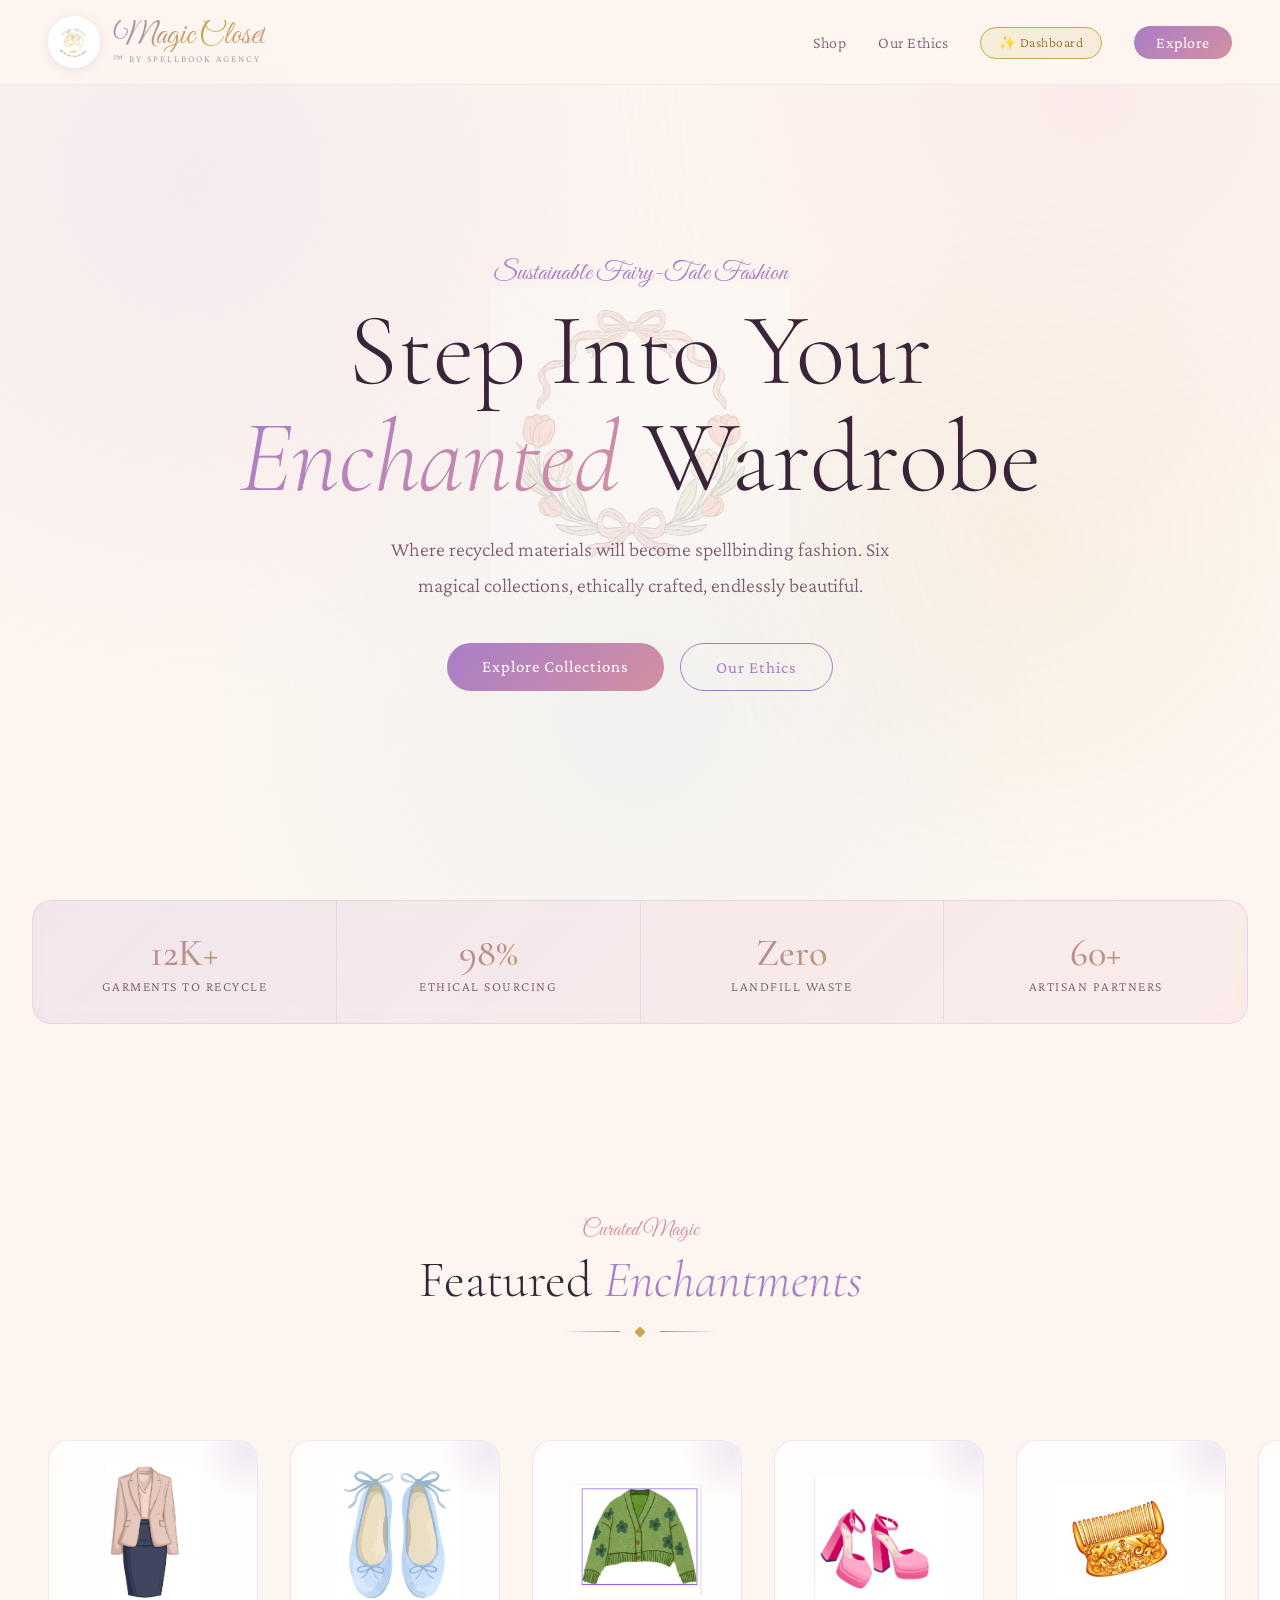
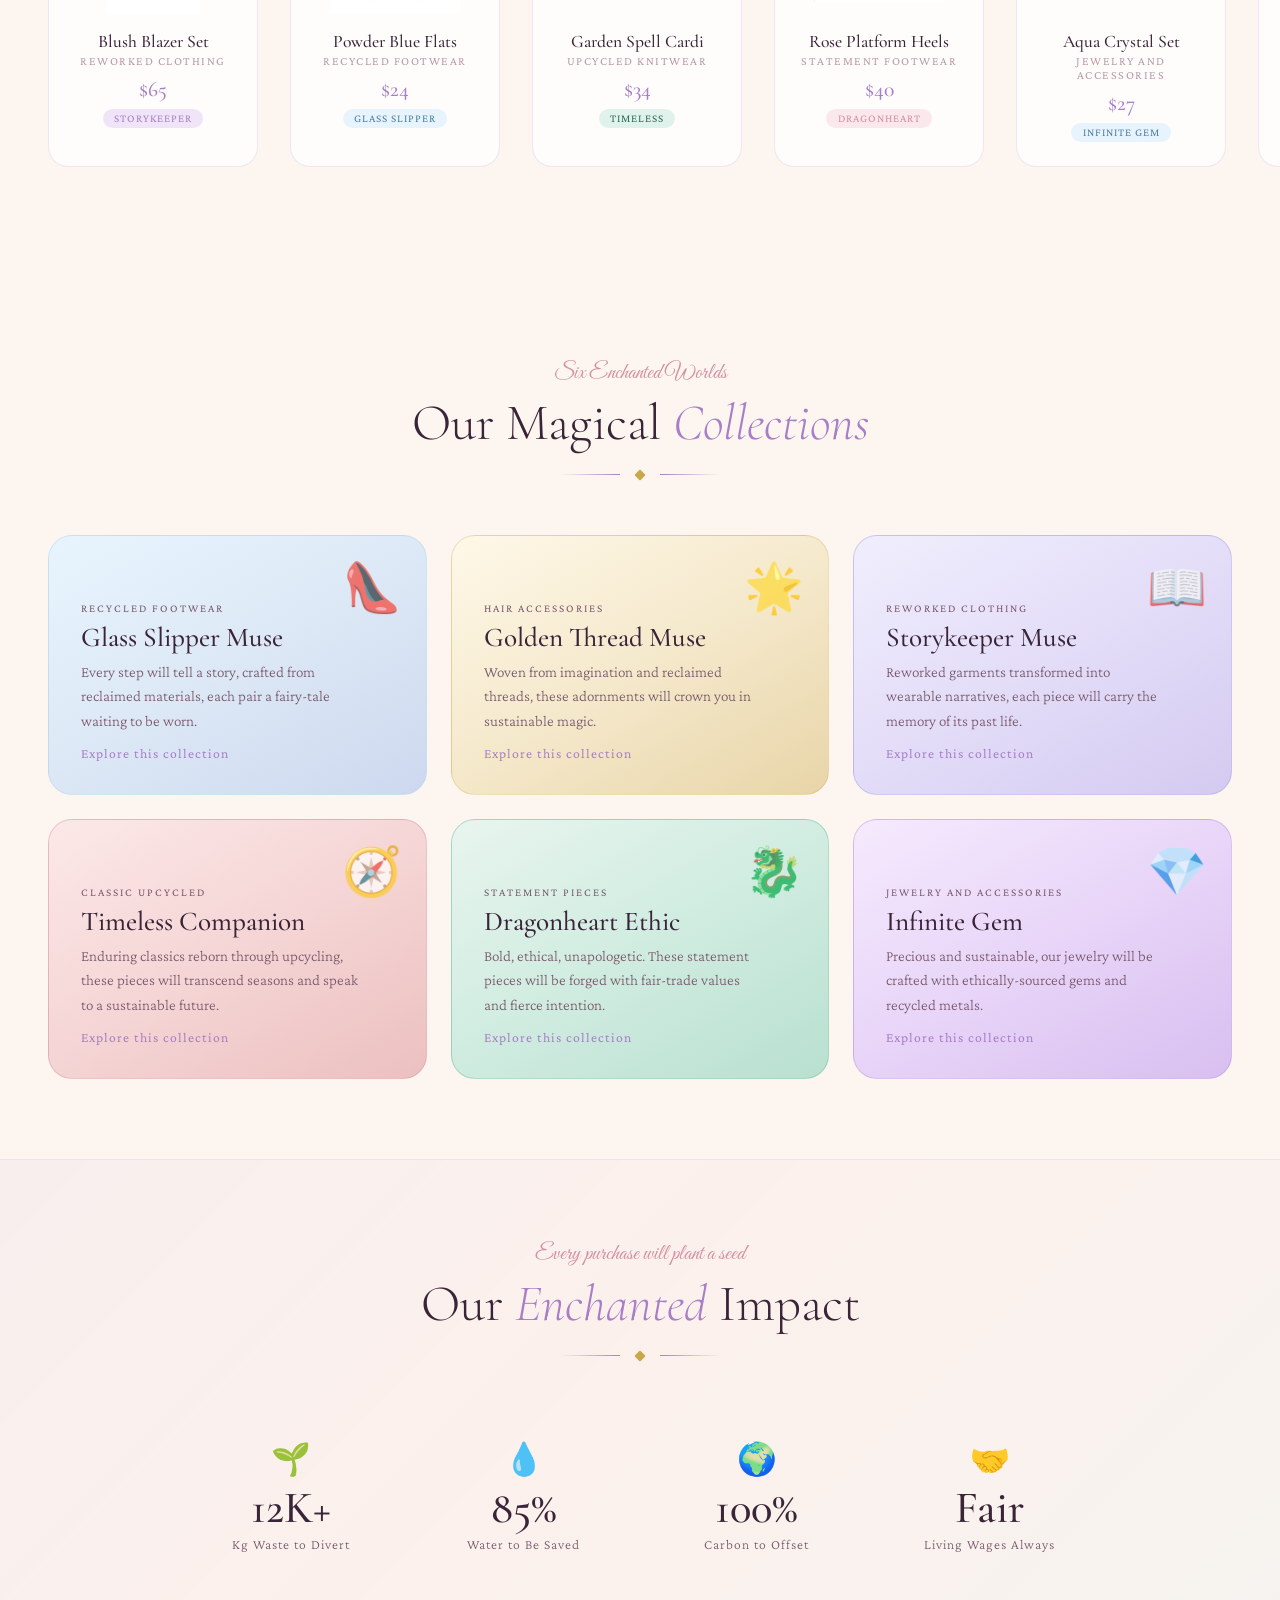
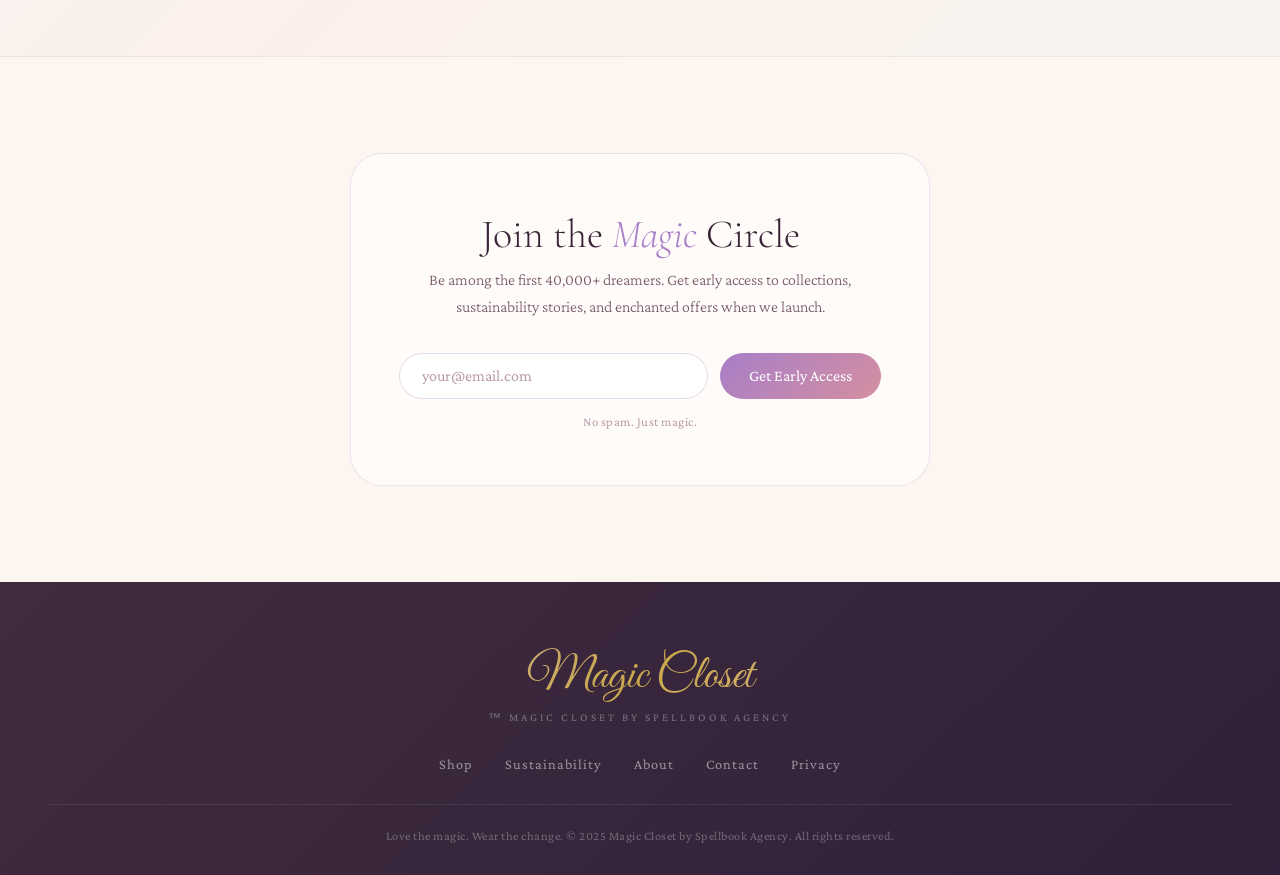
==== commit f0b512a6: "Update index.html" ====
--- a/index.html
+++ b/index.html
@@ -1,1204 +1,449 @@
 <!DOCTYPE html>
 <html lang="en">
 <head>
-<meta charset="UTF-8">
-<meta name="viewport" content="width=device-width,initial-scale=1.0">
-<title>Magic Closet ✨ Enchanted Sustainable Fashion</title>
-<link rel="preconnect" href="https://fonts.googleapis.com">
-<link href="https://fonts.googleapis.com/css2?family=Cormorant+Garamond:ital,wght@0,300;0,400;0,600;1,300;1,400&family=Cinzel:wght@400;600;700&family=Jost:wght@300;400;500&display=swap" rel="stylesheet">
+<meta charset="UTF-8"/>
+<meta name="viewport" content="width=device-width, initial-scale=1.0"/>
+<title>Magic Closet - Love the Magic. Wear the Change.</title>
+<link rel="preconnect" href="https://fonts.googleapis.com"/>
+<link rel="preconnect" href="https://fonts.gstatic.com" crossorigin/>
+<link href="https://fonts.googleapis.com/css2?family=Cormorant+Garamond:ital,wght@0,300;0,400;0,500;0,600;1,300;1,400;1,500&family=Crimson+Pro:ital,wght@0,300;0,400;1,300;1,400&family=Great+Vibes&display=swap" rel="stylesheet"/>
 <style>
-:root{
-  --blush:#f5d6e0;--lavender:#dcd3f0;--mint:#c8ead8;
-  --rose:#e8a0b8;--violet:#9b7fc4;--sage:#7ab89a;
-  --ink:#2d1e3a;--cream:#fdf8f2;--dark:#1a0f2e;
-  --darker:#0d0820;--gold:#c9a84c;
-  --shadow:rgba(45,30,58,0.14);
-}
-*,*::before,*::after{box-sizing:border-box;margin:0;padding:0}
-html{scroll-behavior:smooth}
-body{font-family:'Jost',sans-serif;background:var(--cream);color:var(--ink);overflow-x:hidden}
-
-/* ── Particles ── */
-.particles{position:fixed;top:0;left:0;width:100%;height:100%;pointer-events:none;z-index:0;overflow:hidden}
-.particle{position:absolute;border-radius:50%;opacity:0;animation:float-up linear infinite}
-@keyframes float-up{0%{opacity:0;transform:translateY(0) scale(0)}10%{opacity:.55}90%{opacity:.15}100%{opacity:0;transform:translateY(-100vh) rotate(720deg) scale(1.5)}}
-
-/* ── Nav ── */
-nav{position:fixed;top:0;width:100%;z-index:1000;background:rgba(13,8,32,.96);backdrop-filter:blur(18px);border-bottom:1px solid rgba(155,127,196,.25);padding:0 2.5rem;display:flex;align-items:center;justify-content:space-between;height:68px;transition:box-shadow .3s}
-.nav-logo-wrap{display:flex;align-items:center;gap:.9rem;text-decoration:none}
-.nav-badge-svg{width:44px;height:44px}
-.nav-wordmark{font-family:'Cinzel',serif;font-size:1.2rem;font-weight:700;letter-spacing:.12em;color:#fff;line-height:1;text-shadow:0 0 20px rgba(155,127,196,.6)}
-.nav-wordmark span{color:var(--rose)}
-.nav-links{display:flex;gap:1.8rem;list-style:none}
-.nav-links a{text-decoration:none;color:rgba(255,255,255,.75);font-size:.78rem;letter-spacing:.1em;text-transform:uppercase;position:relative;padding-bottom:2px;transition:color .3s}
-.nav-links a::after{content:'';position:absolute;bottom:0;left:0;width:0;height:1px;background:var(--rose);transition:width .3s}
-.nav-links a:hover{color:#fff}
-.nav-links a:hover::after{width:100%}
-.nav-actions{display:flex;gap:.7rem;align-items:center}
-.nav-icon{background:none;border:none;cursor:pointer;font-size:1.05rem;color:rgba(255,255,255,.8);transition:color .3s}
-.nav-icon:hover{color:var(--rose)}
-.cart-btn{background:linear-gradient(135deg,var(--violet),var(--rose));color:#fff;border:none;padding:.44rem 1.2rem;border-radius:50px;cursor:pointer;font-family:'Jost',sans-serif;font-size:.77rem;font-weight:500;letter-spacing:.05em;transition:all .3s;box-shadow:0 4px 14px rgba(155,127,196,.35)}
-.cart-btn:hover{transform:translateY(-2px);box-shadow:0 6px 20px rgba(155,127,196,.5)}
-
-/* ── Hero ── */
-.hero{min-height:100vh;display:flex;align-items:center;justify-content:center;position:relative;overflow:hidden;padding-top:68px;
-  background:radial-gradient(ellipse at 15% 50%,rgba(245,214,224,.35) 0%,transparent 55%),
-             radial-gradient(ellipse at 85% 20%,rgba(155,127,196,.25) 0%,transparent 55%),
-             radial-gradient(ellipse at 55% 85%,rgba(200,234,216,.25) 0%,transparent 55%),
-             linear-gradient(160deg,#fdf8f2 0%,#f5eeff 100%)}
-.hero-deco{position:absolute;inset:0;pointer-events:none}
-.deco-c{position:absolute;border-radius:50%;animation:drift 9s ease-in-out infinite}
-.deco-c:nth-child(1){width:420px;height:420px;top:-120px;right:-120px;background:radial-gradient(circle,rgba(155,127,196,.22) 0%,transparent 70%)}
-.deco-c:nth-child(2){width:300px;height:300px;bottom:-60px;left:-80px;background:radial-gradient(circle,rgba(200,234,216,.3) 0%,transparent 70%);animation-delay:3s}
-.deco-c:nth-child(3){width:200px;height:200px;top:35%;left:8%;background:radial-gradient(circle,rgba(245,214,224,.4) 0%,transparent 70%);animation-delay:6s}
-@keyframes drift{0%,100%{transform:translate(0,0) scale(1)}33%{transform:translate(18px,-18px) scale(1.04)}66%{transform:translate(-10px,14px) scale(.96)}}
-
-.hero-content{text-align:center;z-index:10;max-width:820px;padding:2rem;animation:fade-up 1s ease both}
-@keyframes fade-up{from{opacity:0;transform:translateY(40px)}to{opacity:1;transform:translateY(0)}}
-.hero-badge-wrap{display:flex;justify-content:center;margin-bottom:2rem;animation:fade-up 1s .1s ease both}
-.hero-badge-svg{width:140px;height:140px;filter:drop-shadow(0 8px 30px rgba(155,127,196,.45))}
-.hero-eyebrow{font-size:.7rem;letter-spacing:.28em;text-transform:uppercase;color:var(--violet);margin-bottom:1rem;animation:fade-up 1s .3s ease both}
-.hero-title{font-family:'Cinzel',serif;font-size:clamp(2.8rem,7vw,5.5rem);line-height:1.1;font-weight:600;color:var(--dark);margin-bottom:1.5rem;animation:fade-up 1s .5s ease both}
-.hero-title em{color:var(--violet);font-style:italic;font-family:'Cormorant Garamond',serif;font-size:1.2em}
-.hero-title .rose{color:var(--rose)}
-.hero-sub{font-size:1.05rem;font-weight:300;line-height:1.85;color:rgba(45,30,58,.65);max-width:520px;margin:0 auto 2.5rem;animation:fade-up 1s .7s ease both}
-.hero-buttons{display:flex;gap:1rem;justify-content:center;flex-wrap:wrap;animation:fade-up 1s .9s ease both}
-.btn-primary{background:linear-gradient(135deg,var(--dark) 0%,#4a2d6a 100%);color:#fff;border:none;padding:.9rem 2.4rem;border-radius:50px;cursor:pointer;font-family:'Jost',sans-serif;font-size:.87rem;font-weight:500;letter-spacing:.06em;text-decoration:none;display:inline-flex;align-items:center;gap:.5rem;transition:all .3s;box-shadow:0 8px 28px rgba(26,15,46,.4)}
-.btn-primary:hover{transform:translateY(-3px);box-shadow:0 12px 40px rgba(26,15,46,.5)}
-.btn-secondary{background:transparent;color:var(--dark);border:1.5px solid rgba(45,30,58,.22);padding:.9rem 2.4rem;border-radius:50px;cursor:pointer;font-family:'Jost',sans-serif;font-size:.87rem;font-weight:400;letter-spacing:.06em;text-decoration:none;display:inline-flex;align-items:center;gap:.5rem;transition:all .3s}
-.btn-secondary:hover{border-color:var(--violet);color:var(--violet);transform:translateY(-3px)}
-.hero-stats{display:flex;justify-content:center;gap:3rem;margin-top:4rem;flex-wrap:wrap;animation:fade-up 1s 1.1s ease both}
-.stat{text-align:center}
-.stat-num{font-family:'Cinzel',serif;font-size:2rem;font-weight:600;color:var(--dark);display:block}
-.stat-label{font-size:.67rem;letter-spacing:.15em;text-transform:uppercase;color:rgba(45,30,58,.5)}
-.scroll-ind{position:absolute;bottom:2rem;left:50%;transform:translateX(-50%);display:flex;flex-direction:column;align-items:center;gap:.4rem;color:rgba(45,30,58,.4);font-size:.63rem;letter-spacing:.1em;text-transform:uppercase;animation:bounce 2.2s ease-in-out infinite}
-.scroll-line{width:1px;height:36px;background:linear-gradient(to bottom,var(--violet),transparent)}
-@keyframes bounce{0%,100%{transform:translateX(-50%) translateY(0)}50%{transform:translateX(-50%) translateY(8px)}}
-
-/* ── Sections ── */
-section{position:relative;z-index:1}
-.section-header{text-align:center;margin-bottom:3.5rem}
-.section-eyebrow{font-size:.67rem;letter-spacing:.3em;text-transform:uppercase;color:var(--violet);margin-bottom:.75rem;display:block}
-.section-title{font-family:'Cinzel',serif;font-size:clamp(1.8rem,3.5vw,2.6rem);font-weight:600;color:var(--dark);line-height:1.2}
-.section-title em{color:var(--violet);font-style:italic;font-family:'Cormorant Garamond',serif;font-size:1.2em}
-.section-divider{width:56px;height:2px;margin:1rem auto 0;background:linear-gradient(to right,var(--rose),var(--sage));border-radius:2px}
-
-/* ── Slider ── */
-.slider-section{padding:1.5rem 0 3rem}
-.slider-track{display:flex;gap:1.2rem;padding:.8rem 2rem;overflow-x:auto;scrollbar-width:none;scroll-snap-type:x mandatory}
-.slider-track::-webkit-scrollbar{display:none}
-.slider-card{min-width:170px;border-radius:18px;padding:1.2rem 1rem;text-align:center;cursor:pointer;scroll-snap-align:start;box-shadow:0 4px 18px var(--shadow);transition:all .3s cubic-bezier(.34,1.56,.64,1);flex-shrink:0}
-.slider-card:hover{transform:translateY(-5px) scale(1.03);box-shadow:0 12px 36px rgba(45,30,58,.16)}
-.slider-icon{font-size:2rem;display:block;margin-bottom:.5rem}
-.slider-name{font-family:'Cinzel',serif;font-size:.8rem;font-weight:600;color:var(--dark)}
-.card-glass{background:linear-gradient(145deg,#f0e8ff,#e8d5f5,#fde8f0)}
-.card-golden{background:linear-gradient(145deg,#fff8e1,#fdecc0)}
-.card-story{background:linear-gradient(145deg,#e8f5ed,#d4edd9)}
-.card-timeless{background:linear-gradient(145deg,#e8eeff,#d5e0ff)}
-.card-dragon{background:linear-gradient(145deg,#ffe8e8,#ffd5d5)}
-.card-gem{background:linear-gradient(145deg,#e8f8ff,#d0eeff)}
-
-/* ── Collections ── */
-.collections{padding:6rem 2rem 7rem;background:linear-gradient(180deg,var(--cream) 0%,#fef4f8 50%,var(--cream) 100%)}
-.collections-grid{display:grid;grid-template-columns:repeat(3,1fr);gap:1.8rem;max-width:1180px;margin:0 auto}
-.collection-card{border-radius:22px;overflow:hidden;cursor:pointer;box-shadow:0 4px 24px var(--shadow);transition:transform .4s cubic-bezier(.34,1.56,.64,1),box-shadow .4s ease;display:flex;flex-direction:column}
-.collection-card:hover{transform:translateY(-7px) scale(1.015);box-shadow:0 18px 56px rgba(45,30,58,.18)}
-.card-visual{width:100%;height:240px;position:relative;overflow:hidden;flex-shrink:0;background:#f8f4fc;display:flex;align-items:center;justify-content:center}
-.card-visual img{height:100%;width:100%;object-fit:contain;padding:1rem;transition:transform .5s ease}
-.collection-card:hover .card-visual img{transform:scale(1.07)}
-.card-emoji-overlay{position:absolute;bottom:.8rem;right:.9rem;font-size:1.8rem;filter:drop-shadow(0 3px 8px rgba(0,0,0,.2));z-index:2}
-.card-shimmer{position:absolute;inset:0;background:linear-gradient(135deg,transparent 40%,rgba(255,255,255,.22) 50%,transparent 60%);transform:translateX(-100%);transition:transform .6s ease;z-index:1}
-.collection-card:hover .card-shimmer{transform:translateX(100%)}
-.card-content{padding:1.3rem 1.4rem 1.5rem;background:rgba(253,248,242,.97);flex:1}
-.card-badge{display:inline-block;font-size:.61rem;letter-spacing:.15em;text-transform:uppercase;padding:.26rem .72rem;border-radius:50px;margin-bottom:.6rem;font-weight:500}
-.badge-glass{background:#f0e8ff;color:#7b5ea7}.badge-golden{background:#fff3cd;color:#9a7628}
-.badge-story{background:#e4f5e8;color:#3a8a55}.badge-timeless{background:#e8ecff;color:#4a5fa8}
-.badge-dragon{background:#ffe4e4;color:#a84a4a}.badge-gem{background:#e0f4ff;color:#3a7a9a}
-.card-title{font-family:'Cinzel',serif;font-size:1.1rem;font-weight:600;color:var(--dark);margin-bottom:.42rem}
-.card-desc{font-size:.79rem;color:rgba(45,30,58,.6);line-height:1.72}
-.card-cta{display:inline-flex;align-items:center;gap:.4rem;margin-top:.82rem;font-size:.73rem;font-weight:500;letter-spacing:.08em;text-transform:uppercase;color:var(--violet);text-decoration:none;border:none;background:none;cursor:pointer;transition:gap .3s}
-.card-cta:hover{gap:.7rem}
-
-/* ── Products ── */
-.featured{padding:7rem 2rem}
-.products-grid{display:grid;grid-template-columns:repeat(3,1fr);gap:1.8rem;max-width:1180px;margin:0 auto}
-.product-card{background:#fff;border-radius:20px;overflow:hidden;box-shadow:0 4px 20px var(--shadow);transition:all .35s cubic-bezier(.34,1.56,.64,1);cursor:pointer}
-.product-card:hover{transform:translateY(-6px);box-shadow:0 16px 50px rgba(45,30,58,.14)}
-.product-img{height:260px;position:relative;overflow:hidden;background:#f9f5ff;display:flex;align-items:center;justify-content:center}
-.product-img img{height:90%;width:90%;object-fit:contain;transition:transform .5s ease;padding:.5rem}
-.product-card:hover .product-img img{transform:scale(1.06)}
-.product-tags{position:absolute;top:.85rem;left:.85rem;display:flex;gap:.32rem;flex-wrap:wrap;z-index:2}
-.tag{font-size:.59rem;letter-spacing:.1em;text-transform:uppercase;padding:.2rem .58rem;border-radius:50px;font-weight:500;background:rgba(255,255,255,.92);color:var(--violet);border:1px solid rgba(155,127,196,.22)}
-.wishlist-btn{position:absolute;top:.85rem;right:.85rem;width:31px;height:31px;border-radius:50%;background:#fff;border:none;cursor:pointer;display:flex;align-items:center;justify-content:center;box-shadow:0 2px 10px rgba(45,30,58,.12);font-size:.85rem;transition:all .3s;z-index:2}
-.wishlist-btn:hover{transform:scale(1.1);background:var(--blush)}
-.product-body{padding:1.15rem 1.25rem}
-.product-collection{font-size:.61rem;letter-spacing:.15em;text-transform:uppercase;color:var(--violet);margin-bottom:.26rem}
-.product-name{font-family:'Cinzel',serif;font-size:.95rem;font-weight:600;color:var(--dark);margin-bottom:.38rem}
-.eco-score{display:flex;align-items:center;gap:.3rem;font-size:.67rem;color:var(--sage)}
-.material-tag{font-size:.65rem;color:rgba(45,30,58,.5);margin-top:.2rem;font-style:italic}
-.product-footer{display:flex;align-items:center;justify-content:space-between;margin-top:.88rem}
-.product-price{font-size:1.05rem;font-weight:500;color:var(--dark)}
-.product-price .original{font-size:.76rem;color:rgba(45,30,58,.37);text-decoration:line-through;margin-left:.32rem}
-.add-to-cart{background:linear-gradient(135deg,var(--dark),#4a2d6a);color:#fff;border:none;padding:.48rem 1rem;border-radius:50px;cursor:pointer;font-size:.71rem;font-weight:500;font-family:'Jost',sans-serif;transition:all .3s;box-shadow:0 3px 12px rgba(26,15,46,.3)}
-.add-to-cart:hover{transform:scale(1.05);box-shadow:0 5px 18px rgba(26,15,46,.4)}
-
-/* ── Sustain band ── */
-.sustain-band{background:linear-gradient(135deg,var(--dark) 0%,#3a1f5a 50%,#2d1e3a 100%);padding:5rem 2rem;text-align:center;color:#fff;position:relative;overflow:hidden}
-.sustain-band::before{content:'';position:absolute;inset:0;background:url("data:image/svg+xml,%3Csvg width='60' height='60' viewBox='0 0 60 60' xmlns='http://www.w3.org/2000/svg'%3E%3Cg fill='%23ffffff' fill-opacity='0.04'%3E%3Cpath d='M36 34v-4h-2v4h-4v2h4v4h2v-4h4v-2h-4zm0-30V0h-2v4h-4v2h4v4h2V6h4V4h-4zM6 34v-4H4v4H0v2h4v4h2v-4h4v-2H6zM6 4V0H4v4H0v2h4v4h2V6h4V4H6z'/%3E%3C/g%3E%3C/svg%3E")}
-.sustain-title{font-family:'Cinzel',serif;font-size:clamp(1.6rem,3vw,2.2rem);font-weight:600;margin-bottom:3rem;line-height:1.3;position:relative;z-index:1}
-.sustain-grid{display:flex;justify-content:center;gap:3.5rem;flex-wrap:wrap;max-width:900px;margin:0 auto;position:relative;z-index:1}
-.sustain-item{text-align:center}
-.sustain-icon{font-size:2rem;margin-bottom:.6rem;display:block}
-.sustain-num{font-family:'Cinzel',serif;font-size:2.4rem;font-weight:700;display:block;line-height:1}
-.sustain-label{font-size:.68rem;letter-spacing:.12em;text-transform:uppercase;opacity:.75;margin-top:.3rem}
-
-/* ── Sustainability Tabs ── */
-.sustain-tabs-section{padding:7rem 2rem;background:linear-gradient(160deg,#f8f0ff 0%,var(--cream) 60%,#f0fff8 100%)}
-.tabs-header{display:flex;gap:0;max-width:900px;margin:0 auto 2.5rem;border-radius:50px;background:rgba(45,30,58,.06);padding:5px;overflow:auto}
-.tab-btn{flex:1;min-width:140px;padding:.7rem 1rem;border:none;background:transparent;font-family:'Jost',sans-serif;font-size:.78rem;font-weight:500;letter-spacing:.06em;text-transform:uppercase;color:rgba(45,30,58,.55);cursor:pointer;border-radius:50px;transition:all .3s;white-space:nowrap}
-.tab-btn.active{background:var(--dark);color:#fff;box-shadow:0 4px 14px rgba(26,15,46,.3)}
-.tab-btn:hover:not(.active){color:var(--violet)}
-.tab-panel{display:none;max-width:900px;margin:0 auto;animation:fade-up .4s ease}
-.tab-panel.active{display:block}
-
-/* Carbon tab */
-.carbon-grid{display:grid;grid-template-columns:repeat(3,1fr);gap:1.4rem;margin-bottom:2rem}
-.carbon-card{background:#fff;border-radius:18px;padding:1.6rem;text-align:center;box-shadow:0 4px 18px var(--shadow)}
-.carbon-num{font-family:'Cinzel',serif;font-size:2rem;font-weight:700;color:var(--dark);display:block}
-.carbon-label{font-size:.75rem;color:rgba(45,30,58,.6);margin-top:.3rem}
-.carbon-sub{font-size:.67rem;color:var(--sage);font-weight:500}
-.progress-bar{width:100%;height:8px;background:rgba(45,30,58,.08);border-radius:4px;margin-top:1rem;overflow:hidden}
-.progress-fill{height:100%;border-radius:4px;background:linear-gradient(to right,var(--sage),var(--mint));transition:width 1.5s ease}
-
-/* Materials tab */
-.materials-grid{display:grid;grid-template-columns:repeat(2,1fr);gap:1.2rem}
-.material-card{background:#fff;border-radius:16px;padding:1.4rem;display:flex;gap:1rem;align-items:flex-start;box-shadow:0 4px 16px var(--shadow)}
-.mat-icon{font-size:2rem;flex-shrink:0}
-.mat-title{font-family:'Cinzel',serif;font-size:.95rem;font-weight:600;color:var(--dark);margin-bottom:.3rem}
-.mat-desc{font-size:.78rem;color:rgba(45,30,58,.6);line-height:1.65}
-.mat-pct{display:inline-block;font-size:.65rem;font-weight:600;letter-spacing:.1em;text-transform:uppercase;padding:.2rem .6rem;border-radius:50px;background:#e4f5e8;color:#3a8a55;margin-top:.4rem}
-
-/* Certificates tab */
-.certs-grid{display:grid;grid-template-columns:repeat(3,1fr);gap:1.4rem}
-.cert-card{background:#fff;border-radius:18px;padding:1.8rem;text-align:center;box-shadow:0 4px 18px var(--shadow);border-top:4px solid var(--violet)}
-.cert-icon{font-size:2.5rem;display:block;margin-bottom:.8rem}
-.cert-name{font-family:'Cinzel',serif;font-size:.95rem;font-weight:700;color:var(--dark);margin-bottom:.4rem}
-.cert-desc{font-size:.77rem;color:rgba(45,30,58,.58);line-height:1.65}
-.cert-badge{display:inline-block;margin-top:.8rem;padding:.28rem .8rem;background:linear-gradient(135deg,var(--dark),#4a2d6a);color:#fff;border-radius:50px;font-size:.62rem;letter-spacing:.1em;text-transform:uppercase}
-
-/* Supply Chain / Map tab */
-.supply-map{background:#fff;border-radius:22px;padding:2rem;box-shadow:0 4px 20px var(--shadow);margin-bottom:1.5rem}
-.map-placeholder{position:relative;height:280px;background:linear-gradient(135deg,#e8f5ed,#d4edd9,#e8eeff);border-radius:16px;display:flex;align-items:center;justify-content:center;overflow:hidden}
-.map-dots{position:absolute;inset:0}
-.map-dot{position:absolute;width:14px;height:14px;border-radius:50%;border:3px solid #fff;cursor:pointer;transition:transform .3s;box-shadow:0 2px 8px rgba(0,0,0,.2)}
-.map-dot:hover{transform:scale(1.4)}
-.map-dot::after{content:attr(data-label);position:absolute;top:-28px;left:50%;transform:translateX(-50%);background:var(--dark);color:#fff;font-size:.6rem;padding:.2rem .5rem;border-radius:4px;white-space:nowrap;pointer-events:none}
-.supply-steps{display:grid;grid-template-columns:repeat(4,1fr);gap:1rem;position:relative}
-.supply-steps::before{content:'';position:absolute;top:28px;left:12.5%;right:12.5%;height:2px;background:linear-gradient(to right,var(--violet),var(--rose),var(--sage));z-index:0}
-.supply-step{background:#fff;border-radius:16px;padding:1.2rem;text-align:center;box-shadow:0 4px 16px var(--shadow);position:relative;z-index:1}
-.step-icon{font-size:1.8rem;display:block;margin-bottom:.5rem}
-.step-title{font-family:'Cinzel',serif;font-size:.8rem;font-weight:600;color:var(--dark);margin-bottom:.3rem}
-.step-desc{font-size:.7rem;color:rgba(45,30,58,.58);line-height:1.6}
-
-/* Gamification tab */
-.gamify-grid{display:grid;grid-template-columns:1fr 1fr;gap:1.8rem}
-.gamify-card{background:#fff;border-radius:20px;padding:2rem;box-shadow:0 4px 20px var(--shadow)}
-.gamify-title{font-family:'Cinzel',serif;font-size:1.1rem;font-weight:600;color:var(--dark);margin-bottom:1rem}
-.points-list{list-style:none}
-.points-list li{display:flex;justify-content:space-between;align-items:center;padding:.6rem 0;border-bottom:1px solid rgba(45,30,58,.06);font-size:.82rem}
-.points-list li:last-child{border-bottom:none}
-.pts-badge{background:linear-gradient(135deg,var(--dark),#4a2d6a);color:#fff;padding:.2rem .6rem;border-radius:50px;font-size:.65rem;font-weight:600}
-.recycle-btn{background:linear-gradient(135deg,var(--sage),var(--mint));color:var(--dark);border:none;padding:.8rem 1.6rem;border-radius:50px;cursor:pointer;font-family:'Jost',sans-serif;font-size:.82rem;font-weight:600;margin-top:1rem;transition:all .3s;display:block;width:100%}
-.recycle-btn:hover{transform:translateY(-2px);box-shadow:0 6px 20px rgba(122,184,154,.4)}
-.tier-list{list-style:none}
-.tier-item{display:flex;align-items:center;gap:1rem;padding:.7rem 0;border-bottom:1px solid rgba(45,30,58,.06)}
-.tier-item:last-child{border-bottom:none}
-.tier-icon{font-size:1.4rem;width:36px;text-align:center}
-.tier-info .tier-name{font-family:'Cinzel',serif;font-size:.85rem;font-weight:600;color:var(--dark)}
-.tier-info .tier-pts{font-size:.7rem;color:rgba(45,30,58,.5)}
-
-/* ── Wow ── */
-.wow-section{padding:7rem 2rem;background:var(--dark)}
-.wow-section .section-title,.wow-section .section-eyebrow{color:#fff}
-.wow-section .section-title em{color:var(--rose)}
-.wow-grid{display:grid;grid-template-columns:repeat(3,1fr);gap:1.8rem;max-width:1100px;margin:0 auto}
-.wow-card{background:rgba(255,255,255,.05);border:1px solid rgba(255,255,255,.1);backdrop-filter:blur(10px);border-radius:22px;padding:2.2rem;text-align:center;transition:all .3s cubic-bezier(.34,1.56,.64,1);position:relative;overflow:hidden}
-.wow-card::before{content:'';position:absolute;top:0;left:0;right:0;height:3px}
-.wow-card:nth-child(1)::before{background:linear-gradient(to right,var(--violet),var(--rose))}
-.wow-card:nth-child(2)::before{background:linear-gradient(to right,var(--sage),#cde8f5)}
-.wow-card:nth-child(3)::before{background:linear-gradient(to right,var(--rose),var(--lavender))}
-.wow-card:hover{transform:translateY(-8px);background:rgba(255,255,255,.09);box-shadow:0 20px 58px rgba(0,0,0,.3)}
-.wow-icon{font-size:2.8rem;margin-bottom:1.3rem;display:block}
-.wow-title{font-family:'Cinzel',serif;font-size:1.2rem;font-weight:600;margin-bottom:.7rem;color:#fff}
-.wow-desc{font-size:.82rem;color:rgba(255,255,255,.6);line-height:1.75}
-.wow-badge{display:inline-block;margin-top:.9rem;padding:.27rem .72rem;background:rgba(155,127,196,.2);border:1px solid rgba(155,127,196,.4);border-radius:50px;font-size:.62rem;letter-spacing:.1em;text-transform:uppercase;color:var(--lavender)}
-
-/* ── Story ── */
-.story-section{padding:7rem 2rem;background:linear-gradient(135deg,#f8f0ff 0%,var(--cream) 50%,#f0fff8 100%)}
-.story-grid{display:grid;grid-template-columns:1fr 1fr;gap:4rem;max-width:1100px;margin:0 auto;align-items:center}
-.story-visual{border-radius:28px;overflow:hidden;background:linear-gradient(145deg,var(--lavender),var(--blush));padding:2.5rem;text-align:center;box-shadow:0 18px 55px rgba(45,30,58,.1)}
-.story-big-emoji{font-size:7rem;display:block;animation:float-e 3.5s ease-in-out infinite}
-@keyframes float-e{0%,100%{transform:translateY(0)}50%{transform:translateY(-14px)}}
-.story-bubbles{display:flex;gap:.8rem;justify-content:center;margin-top:1.3rem;flex-wrap:wrap}
-.story-bubble{background:#fff;border-radius:18px;padding:.65rem .95rem;box-shadow:0 4px 14px rgba(45,30,58,.07);text-align:center;min-width:85px}
-.bubble-icon{font-size:1.25rem;display:block;margin-bottom:.22rem}
-.bubble-text{font-size:.67rem;color:rgba(45,30,58,.57)}
-.story-text{font-size:.97rem;line-height:1.9;color:rgba(45,30,58,.67);margin-bottom:1.4rem}
-.story-features{list-style:none;margin-bottom:2rem}
-.story-features li{display:flex;align-items:flex-start;gap:.72rem;margin-bottom:.88rem;font-size:.87rem;color:rgba(45,30,58,.67);line-height:1.6}
-.feature-icon{font-size:1.08rem;flex-shrink:0;margin-top:.1rem}
-
-/* Spellbook trademark */
-.spellbook-tm{display:inline-flex;align-items:center;gap:.5rem;background:var(--dark);color:#fff;padding:.4rem 1rem;border-radius:8px;font-family:'Cinzel',serif;font-size:.75rem;font-weight:700;letter-spacing:.1em;margin-bottom:1rem}
-.spellbook-tm .tm-icon{font-size:1rem}
-.spellbook-tm .tm-sup{font-size:.5rem;vertical-align:super;opacity:.6}
-
-/* ── Loyalty ── */
-.loyalty-section{padding:7rem 2rem;background:linear-gradient(160deg,#fdf0f8 0%,#f0f4ff 50%,#f0fff8 100%)}
-.loyalty-cards{display:grid;grid-template-columns:repeat(4,1fr);gap:1.4rem;margin-top:3.5rem}
-.loyalty-card{background:#fff;border-radius:18px;padding:1.7rem;text-align:center;box-shadow:0 4px 18px var(--shadow);transition:all .3s cubic-bezier(.34,1.56,.64,1)}
-.loyalty-card:hover{transform:translateY(-5px);box-shadow:0 14px 42px rgba(45,30,58,.12)}
-.loyalty-card.feat-l{background:linear-gradient(145deg,var(--dark),#4a2d6a);color:#fff}
-.loyalty-crown{font-size:2.2rem;display:block;margin-bottom:.9rem}
-.loyalty-tier{font-family:'Cinzel',serif;font-size:1.1rem;font-weight:600;margin-bottom:.4rem}
-.loyalty-pts{font-size:.7rem;opacity:.65;margin-bottom:.9rem}
-.loyalty-perks{list-style:none}
-.loyalty-perks li{font-size:.74rem;padding:.27rem 0;border-top:1px solid rgba(45,30,58,.07);opacity:.72}
-.feat-l .loyalty-perks li{border-top-color:rgba(255,255,255,.15);opacity:.9}
-
-/* ── CTA ── */
-.cta-section{padding:7rem 2rem;text-align:center;background:linear-gradient(135deg,var(--dark) 0%,#2a1548 100%);color:#fff;position:relative;overflow:hidden}
-.cta-section::before{content:'';position:absolute;inset:0;background:radial-gradient(ellipse at 30% 50%,rgba(155,127,196,.25) 0%,transparent 55%),radial-gradient(ellipse at 70% 30%,rgba(232,160,184,.15) 0%,transparent 55%)}
-.cta-content{position:relative;z-index:1;max-width:580px;margin:0 auto}
-.cta-title{font-family:'Cinzel',serif;font-size:clamp(2.2rem,4.5vw,3.5rem);font-weight:600;margin-bottom:1rem}
-.cta-title em{color:var(--rose);font-style:italic;font-family:'Cormorant Garamond',serif}
-.cta-sub{font-size:1rem;opacity:.67;margin-bottom:2.3rem;line-height:1.75}
-.cta-form{display:flex;gap:.7rem;max-width:430px;margin:0 auto}
-.cta-input{flex:1;padding:.87rem 1.4rem;border-radius:50px;border:1.5px solid rgba(255,255,255,.18);background:rgba(255,255,255,.08);color:#fff;font-family:'Jost',sans-serif;font-size:.87rem;backdrop-filter:blur(10px);outline:none;transition:border-color .3s}
-.cta-input::placeholder{color:rgba(255,255,255,.4)}
-.cta-input:focus{border-color:var(--rose)}
-.cta-submit{background:linear-gradient(135deg,var(--rose),var(--violet));color:#fff;border:none;padding:.87rem 1.8rem;border-radius:50px;cursor:pointer;font-family:'Jost',sans-serif;font-size:.87rem;font-weight:500;white-space:nowrap;transition:all .3s;box-shadow:0 4px 18px rgba(232,160,184,.4)}
-.cta-submit:hover{transform:translateY(-2px)}
-
-/* ── Cart Drawer ── */
-.cart-overlay{position:fixed;inset:0;background:rgba(13,8,32,.5);z-index:2000;opacity:0;pointer-events:none;transition:opacity .3s;backdrop-filter:blur(4px)}
-.cart-overlay.open{opacity:1;pointer-events:all}
-.cart-drawer{position:fixed;top:0;right:-420px;width:420px;height:100vh;background:var(--dark);z-index:2001;transition:right .4s cubic-bezier(.34,1.56,.64,1);display:flex;flex-direction:column;box-shadow:-8px 0 40px rgba(0,0,0,.4)}
-.cart-drawer.open{right:0}
-.cart-header{padding:1.5rem 1.8rem;border-bottom:1px solid rgba(255,255,255,.1);display:flex;justify-content:space-between;align-items:center}
-.cart-header h3{font-family:'Cinzel',serif;font-size:1.1rem;font-weight:600;color:#fff}
-.cart-close{background:none;border:none;color:rgba(255,255,255,.7);font-size:1.4rem;cursor:pointer;transition:color .3s}
-.cart-close:hover{color:#fff}
-.cart-items{flex:1;overflow-y:auto;padding:1.5rem 1.8rem}
-.cart-item{display:flex;gap:1rem;padding:1rem 0;border-bottom:1px solid rgba(255,255,255,.08)}
-.cart-item-img{width:70px;height:70px;border-radius:12px;background:#fff;display:flex;align-items:center;justify-content:center;flex-shrink:0;overflow:hidden}
-.cart-item-img img{width:100%;height:100%;object-fit:contain;padding:4px}
-.cart-item-info{flex:1}
-.cart-item-name{font-family:'Cinzel',serif;font-size:.85rem;font-weight:600;color:#fff;margin-bottom:.25rem}
-.cart-item-coll{font-size:.68rem;color:rgba(255,255,255,.5);margin-bottom:.4rem}
-.cart-item-price{font-size:.9rem;font-weight:500;color:var(--rose)}
-.cart-item-remove{background:none;border:none;color:rgba(255,255,255,.35);cursor:pointer;font-size:.85rem;padding:.2rem;transition:color .3s}
-.cart-item-remove:hover{color:var(--rose)}
-.cart-empty{text-align:center;padding:3rem 1rem;color:rgba(255,255,255,.4)}
-.cart-empty span{font-size:3rem;display:block;margin-bottom:1rem}
-.cart-footer{padding:1.5rem 1.8rem;border-top:1px solid rgba(255,255,255,.1)}
-.cart-total{display:flex;justify-content:space-between;align-items:center;margin-bottom:1rem}
-.cart-total span{font-family:'Cinzel',serif;font-size:1rem;font-weight:600;color:#fff}
-.checkout-btn{background:linear-gradient(135deg,var(--rose),var(--violet));color:#fff;border:none;padding:1rem;border-radius:50px;cursor:pointer;font-family:'Jost',sans-serif;font-size:.9rem;font-weight:600;width:100%;transition:all .3s;box-shadow:0 4px 18px rgba(155,127,196,.35)}
-.checkout-btn:hover{transform:translateY(-2px);box-shadow:0 8px 28px rgba(155,127,196,.5)}
-
-/* ── Footer ── */
-footer{background:var(--darker);color:rgba(255,255,255,.6);padding:4rem 2rem 2rem}
-.footer-grid{display:grid;grid-template-columns:2fr 1fr 1fr 1fr;gap:3rem;max-width:1180px;margin:0 auto 3rem}
-.footer-desc{font-size:.81rem;line-height:1.85;margin-top:.9rem;opacity:.54}
-.footer-social{display:flex;gap:.7rem;margin-top:1.4rem}
-.social-btn{width:33px;height:33px;border-radius:50%;border:1px solid rgba(255,255,255,.15);display:flex;align-items:center;justify-content:center;font-size:.82rem;color:rgba(255,255,255,.6);text-decoration:none;transition:all .3s}
-.social-btn:hover{background:var(--violet);border-color:var(--violet);color:#fff}
-.footer-col h4{font-size:.67rem;letter-spacing:.2em;text-transform:uppercase;color:rgba(255,255,255,.4);margin-bottom:1.1rem}
-.footer-links{list-style:none}
-.footer-links li{margin-bottom:.54rem}
-.footer-links a{color:rgba(255,255,255,.5);text-decoration:none;font-size:.82rem;transition:color .3s}
-.footer-links a:hover{color:var(--rose)}
-.footer-bottom{text-align:center;padding-top:2rem;border-top:1px solid rgba(255,255,255,.06);font-size:.74rem;opacity:.35;max-width:1180px;margin:0 auto}
-
-/* ── Toast ── */
-.toast{position:fixed;bottom:2rem;right:2rem;z-index:9000;background:linear-gradient(135deg,var(--dark),#4a2d6a);color:#fff;padding:.88rem 1.4rem;border-radius:14px;box-shadow:0 8px 28px rgba(26,15,46,.5);font-size:.82rem;font-weight:500;transform:translateY(100px);opacity:0;transition:all .4s cubic-bezier(.34,1.56,.64,1);max-width:280px;border:1px solid rgba(155,127,196,.3)}
-.toast.show{transform:translateY(0);opacity:1}
-
-/* ── Reveal ── */
-.reveal{opacity:0;transform:translateY(28px);transition:opacity .75s ease,transform .75s cubic-bezier(.34,1.56,.64,1)}
-.reveal.visible{opacity:1;transform:translateY(0)}
-
-@media(max-width:960px){.collections-grid,.products-grid{grid-template-columns:1fr 1fr}.story-grid{grid-template-columns:1fr}.wow-grid{grid-template-columns:1fr}.loyalty-cards{grid-template-columns:1fr 1fr}.footer-grid{grid-template-columns:1fr 1fr}.carbon-grid,.certs-grid{grid-template-columns:1fr 1fr}.supply-steps{grid-template-columns:1fr 1fr}.gamify-grid{grid-template-columns:1fr}}
-@media(max-width:600px){.collections-grid,.products-grid{grid-template-columns:1fr}nav{padding:0 1rem}.nav-links{display:none}.loyalty-cards{grid-template-columns:1fr}.footer-grid{grid-template-columns:1fr}.cta-form{flex-direction:column}.cart-drawer{width:100%;right:-100%}.tabs-header{flex-wrap:wrap;border-radius:16px}.carbon-grid,.certs-grid{grid-template-columns:1fr}.supply-steps{grid-template-columns:1fr 1fr}.materials-grid{grid-template-columns:1fr}}
+  :root {
+    --rose:#f2c4ce;--rose-deep:#d48fa0;--rose-light:#fbe8ed;
+    --lilac:#d4b8e0;--lilac-deep:#a87ec8;--lilac-light:#f0e5f8;
+    --gold:#c9a84c;--gold-light:#f5e9cc;
+    --cream:#fdf6f0;--sky:#b8d8f0;--sky-light:#e8f4fd;
+    --text-dark:#3a2438;--text-mid:#7a5a6e;--text-light:#b89aaa;
+  }
+  *{margin:0;padding:0;box-sizing:border-box;}
+  body{font-family:'Crimson Pro',serif;background:var(--cream);color:var(--text-dark);overflow-x:hidden;}
+  body::before{content:'';position:fixed;inset:0;pointer-events:none;z-index:0;background-image:radial-gradient(circle at 15% 20%,rgba(212,184,224,.18) 0%,transparent 40%),radial-gradient(circle at 85% 10%,rgba(242,196,206,.2) 0%,transparent 35%),radial-gradient(circle at 50% 80%,rgba(184,216,240,.15) 0%,transparent 45%),radial-gradient(circle at 80% 60%,rgba(201,168,76,.08) 0%,transparent 30%);}
+  .sparkle{position:fixed;pointer-events:none;z-index:1;width:4px;height:4px;border-radius:50%;opacity:0;animation:twinkle 4s infinite;}
+  @keyframes twinkle{0%,100%{opacity:0;transform:scale(0)}50%{opacity:.7;transform:scale(1)}}
+
+  nav{position:fixed;top:0;left:0;right:0;z-index:200;display:flex;align-items:center;justify-content:space-between;padding:1rem 3rem;background:rgba(253,246,240,.88);backdrop-filter:blur(16px);border-bottom:1px solid rgba(212,184,224,.3);}
+  .nav-logo{display:flex;align-items:center;gap:.8rem;}
+  .nav-logo img{width:52px;height:52px;object-fit:contain;border-radius:50%;background:white;padding:4px;box-shadow:0 2px 12px rgba(168,126,200,.2);}
+  .nav-logo-text{display:flex;flex-direction:column;line-height:1;}
+  .nav-logo .brand{font-family:'Great Vibes',cursive;font-size:2rem;background:linear-gradient(135deg,var(--lilac-deep) 0%,var(--gold) 60%,var(--rose-deep) 100%);-webkit-background-clip:text;-webkit-text-fill-color:transparent;background-clip:text;}
+  .nav-logo .tm{font-size:.6rem;color:var(--text-light);letter-spacing:2px;text-transform:uppercase;margin-top:2px;}
+  .nav-links{display:flex;gap:2rem;list-style:none;align-items:center;}
+  .nav-links a{text-decoration:none;font-size:1rem;color:var(--text-mid);letter-spacing:.5px;transition:color .3s;font-weight:300;}
+  .nav-links a:hover{color:var(--lilac-deep);}
+  .nav-cta{background:linear-gradient(135deg,var(--lilac-deep),var(--rose-deep));color:white!important;padding:.5rem 1.4rem;border-radius:50px;font-weight:400!important;}
+  .nav-dash{background:rgba(201,168,76,.12);border:1.5px solid var(--gold);color:#8a6a1a!important;padding:.45rem 1.1rem;border-radius:50px;font-size:.85rem!important;cursor:pointer;transition:background .2s;}
+  .nav-dash:hover{background:var(--gold-light)!important;}
+
+  #dash-overlay{display:none;position:fixed;inset:0;z-index:999;background:rgba(40,20,50,.55);backdrop-filter:blur(6px);align-items:center;justify-content:center;}
+  #dash-overlay.open{display:flex;}
+  #dash-panel{width:min(960px,95vw);background:var(--cream);border-radius:28px;border:1px solid rgba(212,184,224,.5);overflow:hidden;max-height:90vh;display:flex;flex-direction:column;box-shadow:0 30px 80px rgba(40,20,50,.3);}
+  .dash-head{display:flex;align-items:center;justify-content:space-between;padding:1.4rem 2rem;background:linear-gradient(135deg,rgba(168,126,200,.12),rgba(212,143,160,.1));border-bottom:1px solid rgba(212,184,224,.35);flex-shrink:0;}
+  .dash-head h2{font-family:'Cormorant Garamond',serif;font-size:1.7rem;font-weight:400;color:var(--text-dark);}
+  .dash-head h2 em{font-style:italic;color:var(--lilac-deep);}
+  .dash-x{width:36px;height:36px;border-radius:50%;background:rgba(212,184,224,.3);border:none;cursor:pointer;font-size:1.1rem;color:var(--text-mid);transition:background .2s;}
+  .dash-x:hover{background:rgba(212,184,224,.6);}
+  .dash-tabs{display:flex;border-bottom:1px solid rgba(212,184,224,.35);flex-shrink:0;background:rgba(253,246,240,.7);}
+  .dtab{flex:1;padding:.9rem 1rem;text-align:center;font-size:.88rem;letter-spacing:1px;text-transform:uppercase;color:var(--text-light);cursor:pointer;border:none;background:transparent;font-family:'Crimson Pro',serif;border-bottom:2px solid transparent;transition:all .2s;}
+  .dtab:hover{color:var(--lilac-deep);}
+  .dtab.active{color:var(--lilac-deep);border-bottom-color:var(--lilac-deep);background:rgba(168,126,200,.05);}
+  .dash-body{overflow-y:auto;flex:1;padding:2rem;}
+  .tpanel{display:none;}.tpanel.active{display:block;}
+
+  .qn-grid{display:grid;grid-template-columns:repeat(auto-fill,minmax(150px,1fr));gap:1rem;}
+  .qn-card{border-radius:16px;padding:1.4rem 1rem;text-align:center;text-decoration:none;border:1px solid rgba(212,184,224,.4);background:white;display:flex;flex-direction:column;align-items:center;gap:.5rem;transition:transform .2s,box-shadow .2s;}
+  .qn-card:hover{transform:translateY(-4px);box-shadow:0 12px 35px rgba(168,126,200,.18);}
+  .qn-icon{font-size:2rem;}.qn-label{font-family:'Cormorant Garamond',serif;font-size:1.1rem;font-weight:500;color:var(--text-dark);}.qn-sub{font-size:.75rem;color:var(--text-light);letter-spacing:1px;}
+
+  .asec{margin-bottom:2rem;}.asec h3{font-family:'Cormorant Garamond',serif;font-size:1.3rem;font-weight:400;color:var(--text-dark);margin-bottom:1rem;padding-bottom:.5rem;border-bottom:1px solid rgba(212,184,224,.35);}
+  .astats{display:grid;grid-template-columns:repeat(auto-fit,minmax(130px,1fr));gap:.75rem;margin-bottom:1.5rem;}
+  .astat{background:white;border:1px solid rgba(212,184,224,.35);border-radius:14px;padding:1rem;text-align:center;}
+  .astat-n{font-family:'Cormorant Garamond',serif;font-size:2rem;font-weight:500;display:block;}
+  .c-p{color:var(--lilac-deep);}.c-g{color:var(--gold);}.c-r{color:var(--rose-deep);}.c-m{color:#3a8a6a;}
+  .astat-l{font-size:.75rem;color:var(--text-light);letter-spacing:1px;text-transform:uppercase;margin-top:.2rem;display:block;}
+  .ptbl{width:100%;border-collapse:collapse;font-size:.92rem;}
+  .ptbl th{text-align:left;padding:.6rem .8rem;font-size:.72rem;letter-spacing:1.5px;text-transform:uppercase;color:var(--text-light);border-bottom:1px solid rgba(212,184,224,.35);font-weight:400;}
+  .ptbl td{padding:.75rem .8rem;border-bottom:1px solid rgba(212,184,224,.2);color:var(--text-dark);vertical-align:middle;}
+  .ptbl tr:last-child td{border-bottom:none;}.ptbl tr:hover td{background:rgba(212,184,224,.07);}
+  .pprice{font-family:'Cormorant Garamond',serif;font-size:1.05rem;color:var(--lilac-deep);font-weight:500;}
+  .badge{font-size:.72rem;letter-spacing:1px;padding:.2rem .6rem;border-radius:20px;}
+  .b-rose{background:var(--rose-light);color:var(--rose-deep);}.b-sky{background:var(--sky-light);color:#4a7fa5;}.b-gold{background:var(--gold-light);color:#8a6a1a;}.b-lilac{background:var(--lilac-light);color:var(--lilac-deep);}.b-mint{background:#e0f2ec;color:#2a6a52;}
+  .sok{color:#2a8a5a;font-size:.82rem;}.slow{color:#c07a20;font-size:.82rem;}
+  .pact{font-size:.78rem;padding:.25rem .7rem;border:1px solid rgba(168,126,200,.4);border-radius:20px;color:var(--lilac-deep);background:transparent;cursor:pointer;transition:background .2s;}
+  .pact:hover{background:var(--lilac-light);}
+  .olist{display:flex;flex-direction:column;gap:.75rem;}
+  .orow{display:flex;align-items:center;justify-content:space-between;background:white;border:1px solid rgba(212,184,224,.3);border-radius:12px;padding:.9rem 1.2rem;gap:1rem;flex-wrap:wrap;}
+  .oid{font-size:.8rem;color:var(--text-light);font-family:monospace;}.oitem{font-size:.95rem;color:var(--text-dark);}.oprice{font-family:'Cormorant Garamond',serif;font-size:1.1rem;color:var(--lilac-deep);}
+  .ostatus{font-size:.72rem;letter-spacing:1px;text-transform:uppercase;padding:.2rem .7rem;border-radius:20px;white-space:nowrap;}
+  .s-proc{background:#fff8e1;color:#b07a10;}.s-ship{background:#e8f4fd;color:#2a6a9a;}.s-deliv{background:#e0f2ec;color:#2a6a52;}
+  .cprofile{display:flex;align-items:center;gap:1.2rem;background:white;border:1px solid rgba(212,184,224,.35);border-radius:16px;padding:1.2rem 1.5rem;margin-bottom:1.5rem;}
+  .cavatar{width:52px;height:52px;border-radius:50%;background:linear-gradient(135deg,var(--lilac-deep),var(--rose-deep));display:flex;align-items:center;justify-content:center;color:white;font-family:'Cormorant Garamond',serif;font-size:1.4rem;font-weight:500;flex-shrink:0;}
+  .cname{font-family:'Cormorant Garamond',serif;font-size:1.3rem;color:var(--text-dark);}.cemail{font-size:.85rem;color:var(--text-light);}.csince{font-size:.75rem;color:var(--text-light);letter-spacing:1px;margin-top:.2rem;}
+  .wgrid{display:grid;grid-template-columns:repeat(auto-fill,minmax(140px,1fr));gap:.8rem;}
+  .wcard{border:1px solid rgba(212,184,224,.35);border-radius:12px;padding:.8rem;text-align:center;background:white;position:relative;}
+  .wname{font-size:.88rem;color:var(--text-dark);margin-bottom:.2rem;}.wprice{font-family:'Cormorant Garamond',serif;font-size:1.05rem;color:var(--lilac-deep);}.wheart{position:absolute;top:.5rem;right:.6rem;font-size:.85rem;color:var(--rose-deep);}
+
+  .hero{position:relative;min-height:100vh;display:flex;flex-direction:column;align-items:center;justify-content:center;text-align:center;padding:8rem 2rem 5rem;z-index:2;}
+  .hey{font-family:'Great Vibes',cursive;font-size:1.6rem;color:var(--lilac-deep);margin-bottom:.5rem;opacity:0;animation:fadeUp .9s .2s ease forwards;}
+  .htitle{font-family:'Cormorant Garamond',serif;font-size:clamp(3.5rem,8vw,7rem);font-weight:300;line-height:1.05;color:var(--text-dark);margin-bottom:1.2rem;opacity:0;animation:fadeUp .9s .4s ease forwards;}
+  .htitle em{font-style:italic;background:linear-gradient(135deg,var(--lilac-deep),var(--rose-deep));-webkit-background-clip:text;-webkit-text-fill-color:transparent;background-clip:text;}
+  .hsub{font-size:1.25rem;color:var(--text-mid);max-width:560px;line-height:1.8;font-weight:300;margin-bottom:2.5rem;opacity:0;animation:fadeUp .9s .6s ease forwards;}
+  .hbtns{display:flex;gap:1rem;flex-wrap:wrap;justify-content:center;opacity:0;animation:fadeUp .9s .8s ease forwards;}
+  .btn-p{display:inline-block;padding:.85rem 2.2rem;background:linear-gradient(135deg,var(--lilac-deep),var(--rose-deep));color:white;text-decoration:none;border-radius:50px;font-family:'Crimson Pro',serif;font-size:1.05rem;letter-spacing:1px;transition:transform .2s,box-shadow .2s;}
+  .btn-p:hover{transform:translateY(-2px);box-shadow:0 10px 30px rgba(168,126,200,.35);}
+  .btn-g{display:inline-block;padding:.85rem 2.2rem;border:1.5px solid var(--lilac-deep);color:var(--lilac-deep);text-decoration:none;border-radius:50px;font-family:'Crimson Pro',serif;font-size:1.05rem;letter-spacing:1px;transition:all .2s;}
+  .btn-g:hover{background:var(--lilac-light);transform:translateY(-2px);}
+
+  .stats{position:relative;z-index:2;display:flex;justify-content:center;flex-wrap:wrap;margin:0 2rem 5rem;background:linear-gradient(135deg,rgba(212,184,224,.25),rgba(242,196,206,.2));border:1px solid rgba(212,184,224,.4);border-radius:20px;backdrop-filter:blur(10px);overflow:hidden;}
+  .si{flex:1;min-width:140px;padding:1.8rem 2rem;text-align:center;border-right:1px solid rgba(212,184,224,.35);}.si:last-child{border-right:none;}
+  .sn{font-family:'Cormorant Garamond',serif;font-size:2.4rem;font-weight:500;background:linear-gradient(135deg,var(--lilac-deep),var(--gold));-webkit-background-clip:text;-webkit-text-fill-color:transparent;background-clip:text;display:block;}
+  .sl{font-size:.85rem;color:var(--text-mid);letter-spacing:1.5px;text-transform:uppercase;font-weight:300;margin-top:.2rem;display:block;}
+
+  .sh{text-align:center;margin-bottom:3.5rem;position:relative;z-index:2;}
+  .sey{font-family:'Great Vibes',cursive;font-size:1.4rem;color:var(--rose-deep);display:block;margin-bottom:.4rem;}
+  .stitle{font-family:'Cormorant Garamond',serif;font-size:clamp(2rem,4vw,3.2rem);font-weight:300;color:var(--text-dark);line-height:1.2;}
+  .stitle em{font-style:italic;color:var(--lilac-deep);}
+  .sdiv{display:flex;align-items:center;justify-content:center;gap:1rem;margin-top:1rem;}
+  .sdiv::before,.sdiv::after{content:'';height:1px;width:60px;background:linear-gradient(to right,transparent,var(--lilac-deep));}
+  .sdiv::after{background:linear-gradient(to left,transparent,var(--lilac-deep));}
+  .gem{width:8px;height:8px;background:var(--gold);transform:rotate(45deg);border-radius:1px;}
+
+  .feat{padding:5rem 0;position:relative;z-index:2;}
+  .iscroll{display:flex;gap:2rem;overflow-x:auto;padding:1rem 3rem 2rem;scrollbar-width:none;}
+  .iscroll::-webkit-scrollbar{display:none;}
+  .icard{flex-shrink:0;width:210px;background:rgba(255,255,255,.75);border:1px solid rgba(212,184,224,.35);border-radius:20px;padding:1.5rem 1.2rem;text-align:center;backdrop-filter:blur(10px);transition:transform .3s,box-shadow .3s;cursor:pointer;position:relative;overflow:hidden;}
+  .icard::before{content:'';position:absolute;top:-40px;right:-40px;width:100px;height:100px;background:radial-gradient(circle,rgba(212,184,224,.3),transparent 70%);pointer-events:none;}
+  .icard:hover{transform:translateY(-8px);box-shadow:0 20px 50px rgba(168,126,200,.2);}
+  .icard img{width:130px;height:150px;object-fit:contain;display:block;margin:0 auto 1rem;transition:transform .3s;}
+  .icard:hover img{transform:scale(1.05) rotate(1deg);}
+  .iname{font-family:'Cormorant Garamond',serif;font-size:1.1rem;font-weight:500;color:var(--text-dark);margin-bottom:.15rem;}
+  .itype{font-size:.75rem;color:var(--text-light);letter-spacing:1.5px;text-transform:uppercase;}
+  .iprice{font-family:'Cormorant Garamond',serif;font-size:1.35rem;font-weight:500;color:var(--lilac-deep);margin:.5rem 0 .4rem;}
+  .itag{display:inline-block;padding:.22rem .7rem;border-radius:50px;font-size:.7rem;letter-spacing:1px;text-transform:uppercase;}
+  .t-rose{background:var(--rose-light);color:var(--rose-deep);}.t-sky{background:var(--sky-light);color:#4a7fa5;}.t-gold{background:var(--gold-light);color:#8a6a1a;}.t-mint{background:#e0f2ec;color:#2a6a52;}.t-lilac{background:var(--lilac-light);color:var(--lilac-deep);}
+
+  .colsec{padding:5rem 3rem;position:relative;z-index:2;}
+  .colgrid{display:grid;grid-template-columns:repeat(auto-fit,minmax(300px,1fr));gap:1.5rem;max-width:1200px;margin:0 auto;}
+  .colcard{position:relative;border-radius:24px;overflow:hidden;min-height:260px;display:flex;flex-direction:column;justify-content:flex-end;padding:2rem;cursor:pointer;transition:transform .3s;}
+  .colcard:hover{transform:scale(1.01);}
+  .cc1{background:linear-gradient(150deg,#e8f4fd,#dce8f5,#cdd8ef);border:1px solid rgba(184,216,240,.5);}
+  .cc2{background:linear-gradient(150deg,#fef8e8,#f5e9cc,#e8d5a8);border:1px solid rgba(201,168,76,.3);}
+  .cc3{background:linear-gradient(150deg,#f0eefd,#e3ddf8,#d4caf0);border:1px solid rgba(164,148,224,.4);}
+  .cc4{background:linear-gradient(150deg,#fce8e8,#f5d5d5,#ecc0c0);border:1px solid rgba(212,143,160,.4);}
+  .cc5{background:linear-gradient(150deg,#e8f5ee,#d0ece0,#b8e0d0);border:1px solid rgba(100,180,145,.4);}
+  .cc6{background:linear-gradient(150deg,#f5eafd,#e8d5f8,#d8bff0);border:1px solid rgba(180,140,220,.4);}
+  .cci{font-size:3rem;position:absolute;top:1.5rem;right:1.5rem;opacity:.7;}
+  .ccs{font-size:.7rem;letter-spacing:2px;text-transform:uppercase;color:var(--text-mid);margin-bottom:.4rem;}
+  .ccn{font-family:'Cormorant Garamond',serif;font-size:1.7rem;font-weight:500;color:var(--text-dark);margin-bottom:.4rem;}
+  .ccd{font-size:.95rem;color:var(--text-mid);line-height:1.6;font-weight:300;max-width:280px;}
+  .cce{display:inline-block;margin-top:.8rem;font-size:.85rem;color:var(--lilac-deep);letter-spacing:1px;text-decoration:none;border-bottom:1px solid transparent;transition:border-color .2s;}
+  .cce:hover{border-bottom-color:var(--lilac-deep);}
+
+  .impsec{position:relative;z-index:2;padding:5rem 3rem;text-align:center;background:linear-gradient(135deg,rgba(212,184,224,.12),rgba(242,196,206,.1),rgba(184,216,240,.1));border-top:1px solid rgba(212,184,224,.25);border-bottom:1px solid rgba(212,184,224,.25);}
+  .impgrid{display:grid;grid-template-columns:repeat(auto-fit,minmax(180px,1fr));gap:2rem;max-width:900px;margin:3rem auto 0;}
+  .impitem{padding:1.5rem;}.impico{font-size:2rem;display:block;margin-bottom:.5rem;}
+  .impnum{font-family:'Cormorant Garamond',serif;font-size:2.8rem;font-weight:500;color:var(--text-dark);display:block;line-height:1;margin-bottom:.3rem;}
+  .implbl{font-size:.85rem;color:var(--text-mid);letter-spacing:1px;font-weight:300;}
+
+  .nlsec{position:relative;z-index:2;padding:6rem 3rem;text-align:center;}
+  .nlinner{max-width:580px;margin:0 auto;background:rgba(255,255,255,.6);border:1px solid rgba(212,184,224,.4);border-radius:32px;padding:3.5rem 3rem;backdrop-filter:blur(15px);}
+  .nltitle{font-family:'Cormorant Garamond',serif;font-size:2.5rem;font-weight:300;margin-bottom:.5rem;color:var(--text-dark);}
+  .nltitle em{font-style:italic;color:var(--lilac-deep);}
+  .nlsub{font-size:1rem;color:var(--text-mid);margin-bottom:2rem;font-weight:300;line-height:1.7;}
+  .nlform{display:flex;gap:.75rem;flex-wrap:wrap;justify-content:center;}
+  .nlform input{flex:1;min-width:220px;padding:.85rem 1.4rem;border:1.5px solid rgba(212,184,224,.5);border-radius:50px;background:rgba(255,255,255,.8);font-family:'Crimson Pro',serif;font-size:1rem;color:var(--text-dark);outline:none;transition:border-color .2s;}
+  .nlform input:focus{border-color:var(--lilac-deep);}
+  .nlform input::placeholder{color:var(--text-light);}
+  .nlform button{padding:.85rem 1.8rem;background:linear-gradient(135deg,var(--lilac-deep),var(--rose-deep));color:white;border:none;border-radius:50px;font-family:'Crimson Pro',serif;font-size:1rem;cursor:pointer;transition:transform .2s,box-shadow .2s;}
+  .nlform button:hover{transform:translateY(-2px);box-shadow:0 8px 25px rgba(168,126,200,.35);}
+  .nlnote{font-size:.8rem;color:var(--text-light);margin-top:1rem;letter-spacing:.5px;}
+
+  footer{position:relative;z-index:2;background:linear-gradient(135deg,rgba(58,36,56,.97),rgba(40,25,50,.97));color:rgba(255,255,255,.7);padding:4rem 3rem 2rem;text-align:center;}
+  .flogo{font-family:'Great Vibes',cursive;font-size:3rem;background:linear-gradient(135deg,var(--lilac),var(--gold),var(--rose));-webkit-background-clip:text;-webkit-text-fill-color:transparent;background-clip:text;display:block;margin-bottom:.3rem;}
+  .ftm{font-size:.7rem;color:rgba(255,255,255,.35);letter-spacing:3px;text-transform:uppercase;margin-bottom:2rem;display:block;}
+  .flinks{display:flex;gap:2rem;justify-content:center;flex-wrap:wrap;margin-bottom:2rem;list-style:none;}
+  .flinks a{color:rgba(255,255,255,.5);text-decoration:none;font-size:.9rem;letter-spacing:1px;transition:color .2s;}
+  .flinks a:hover{color:var(--lilac);}
+  .fdiv{height:1px;background:rgba(255,255,255,.08);margin:1.5rem 0;}
+  .fbot{font-size:.78rem;color:rgba(255,255,255,.3);letter-spacing:.5px;}
+
+  @keyframes fadeUp{from{opacity:0;transform:translateY(24px)}to{opacity:1;transform:translateY(0)}}
+  .fade-in{opacity:0;transform:translateY(20px);transition:opacity .7s ease,transform .7s ease;}
+  .fade-in.visible{opacity:1;transform:translateY(0);}
+  .spad{padding:2rem 3rem;}
 </style>
 </head>
 <body>
 
-<div class="particles" id="particles"></div>
-
-<!-- Cart Overlay -->
-<div class="cart-overlay" id="cartOverlay" onclick="closeCart()"></div>
-<div class="cart-drawer" id="cartDrawer">
-  <div class="cart-header">
-    <h3>✨ Your Magic Bag</h3>
-    <button class="cart-close" onclick="closeCart()">✕</button>
-  </div>
-  <div class="cart-items" id="cartItems">
-    <div class="cart-empty"><span>🛍️</span><p>Your bag is empty</p><p style="font-size:.75rem;margin-top:.5rem;opacity:.6">Add something enchanting!</p></div>
-  </div>
-  <div class="cart-footer" id="cartFooter" style="display:none">
-    <div class="cart-total">
-      <span>Total</span>
-      <span id="cartTotal">$0.00</span>
-    </div>
-    <button class="checkout-btn" onclick="showToast('🛒 Proceeding to checkout... ✨')">Checkout Securely →</button>
-    <p style="font-size:.68rem;opacity:.45;text-align:center;margin-top:.6rem">Free shipping on orders over $75</p>
+<div class="sparkle" style="top:12%;left:8%;animation-delay:0s;background:#c9a84c;"></div>
+<div class="sparkle" style="top:25%;left:92%;animation-delay:1s;background:#d48fa0;"></div>
+<div class="sparkle" style="top:60%;left:5%;animation-delay:2s;background:#a87ec8;"></div>
+<div class="sparkle" style="top:75%;left:88%;animation-delay:.5s;background:#c9a84c;"></div>
+<div class="sparkle" style="top:40%;left:50%;animation-delay:1.5s;background:#d48fa0;"></div>
+<div class="sparkle" style="top:85%;left:30%;animation-delay:3s;background:#a87ec8;"></div>
+<div class="sparkle" style="top:18%;left:60%;animation-delay:2.5s;background:#c9a84c;"></div>
+
+<!-- DASHBOARD -->
+<div id="dash-overlay">
+  <div id="dash-panel">
+    <div class="dash-head">
+      <h2><em>Magic</em> Dashboard</h2>
+      <button class="dash-x" id="dash-close">&#x2715;</button>
+    </div>
+    <div class="dash-tabs">
+      <button class="dtab active" data-tab="qn">Quick Access</button>
+      <button class="dtab" data-tab="admin">Admin</button>
+      <button class="dtab" data-tab="cust">Customer</button>
+    </div>
+    <div class="dash-body">
+      <div id="tab-qn" class="tpanel active">
+        <div class="qn-grid">
+          <a href="https://sana493.github.io/Magic-Closet/pages/shop.html" class="qn-card"><span class="qn-icon">🛍️</span><span class="qn-label">Shop</span><span class="qn-sub">Browse all items</span></a>
+          <a href="https://sana493.github.io/Magic-Closet/pages/sustainability.html" class="qn-card"><span class="qn-icon">🌿</span><span class="qn-label">Our Ethics</span><span class="qn-sub">Sustainability</span></a>
+          <a href="https://sana493.github.io/Magic-Closet/" class="qn-card"><span class="qn-icon">✨</span><span class="qn-label">Collections</span><span class="qn-sub">Six enchanted worlds</span></a>
+          <a href="#" class="qn-card"><span class="qn-icon">💌</span><span class="qn-label">Contact</span><span class="qn-sub">Get in touch</span></a>
+          <a href="#" class="qn-card"><span class="qn-icon">📦</span><span class="qn-label">Orders</span><span class="qn-sub">Track your order</span></a>
+          <a href="#" class="qn-card"><span class="qn-icon">💎</span><span class="qn-label">Wishlist</span><span class="qn-sub">Saved items</span></a>
+          <a href="#" class="qn-card"><span class="qn-icon">👤</span><span class="qn-label">Profile</span><span class="qn-sub">Your account</span></a>
+          <a href="#" class="qn-card"><span class="qn-icon">🌟</span><span class="qn-label">New Arrivals</span><span class="qn-sub">Just enchanted</span></a>
+        </div>
+      </div>
+      <div id="tab-admin" class="tpanel">
+        <div class="asec"><h3>Store Overview</h3>
+          <div class="astats">
+            <div class="astat"><span class="astat-n c-p">$4,284</span><span class="astat-l">Projected Revenue</span></div>
+            <div class="astat"><span class="astat-n c-g">127</span><span class="astat-l">Est. Orders/Month</span></div>
+            <div class="astat"><span class="astat-n c-r">7</span><span class="astat-l">Launch Products</span></div>
+            <div class="astat"><span class="astat-n c-m">40K+</span><span class="astat-l">Target Subscribers</span></div>
+          </div>
+        </div>
+        <div class="asec"><h3>Product Catalogue</h3>
+          <table class="ptbl">
+            <thead><tr><th>Item</th><th>Price</th><th>Collection</th><th>Status</th><th></th></tr></thead>
+            <tbody>
+              <tr><td>Blush Blazer Set</td><td class="pprice">$65</td><td><span class="badge b-lilac">Storykeeper</span></td><td class="sok">Ready</td><td><button class="pact">Edit</button></td></tr>
+              <tr><td>Powder Blue Flats</td><td class="pprice">$24</td><td><span class="badge b-sky">Glass Slipper</span></td><td class="sok">Ready</td><td><button class="pact">Edit</button></td></tr>
+              <tr><td>Garden Spell Cardi</td><td class="pprice">$34</td><td><span class="badge b-mint">Timeless</span></td><td class="slow">In progress</td><td><button class="pact">Edit</button></td></tr>
+              <tr><td>Rose Platform Heels</td><td class="pprice">$40</td><td><span class="badge b-rose">Dragonheart</span></td><td class="sok">Ready</td><td><button class="pact">Edit</button></td></tr>
+              <tr><td>Aqua Crystal Set</td><td class="pprice">$27</td><td><span class="badge b-sky">Infinite Gem</span></td><td class="sok">Ready</td><td><button class="pact">Edit</button></td></tr>
+              <tr><td>Gilded Filigree Comb</td><td class="pprice">$17</td><td><span class="badge b-gold">Golden Thread</span></td><td class="slow">In progress</td><td><button class="pact">Edit</button></td></tr>
+              <tr><td>Crimson Spell Scarf</td><td class="pprice">$32</td><td><span class="badge b-rose">Dragonheart</span></td><td class="sok">Ready</td><td><button class="pact">Edit</button></td></tr>
+            </tbody>
+          </table>
+        </div>
+        <div class="asec"><h3>Planned Orders Pipeline</h3>
+          <div class="olist">
+            <div class="orow"><div><div class="oid">#MC-00001</div><div class="oitem">Blush Blazer Set + Powder Blue Flats</div></div><div class="oprice">$89</div><span class="ostatus s-proc">Planned</span></div>
+            <div class="orow"><div><div class="oid">#MC-00002</div><div class="oitem">Aqua Crystal Set + Gilded Filigree Comb</div></div><div class="oprice">$44</div><span class="ostatus s-proc">Planned</span></div>
+            <div class="orow"><div><div class="oid">#MC-00003</div><div class="oitem">Garden Spell Cardigan</div></div><div class="oprice">$34</div><span class="ostatus s-proc">Planned</span></div>
+            <div class="orow"><div><div class="oid">#MC-00004</div><div class="oitem">Rose Platform Heels + Crimson Spell Scarf</div></div><div class="oprice">$72</div><span class="ostatus s-proc">Planned</span></div>
+          </div>
+        </div>
+      </div>
+      <div id="tab-cust" class="tpanel">
+        <div class="cprofile"><div class="cavatar">SC</div><div><div class="cname">Sana's Magic Account</div><div class="cemail">hello@magiccloset.com</div><div class="csince">Founding member</div></div></div>
+        <div class="asec"><h3>Future Orders</h3>
+          <div class="olist">
+            <div class="orow"><div><div class="oid">#MC-00001</div><div class="oitem">Powder Blue Flats</div></div><div class="oprice">$24</div><span class="ostatus s-proc">Coming soon</span></div>
+            <div class="orow"><div><div class="oid">#MC-00002</div><div class="oitem">Aqua Crystal Set</div></div><div class="oprice">$27</div><span class="ostatus s-proc">Coming soon</span></div>
+          </div>
+        </div>
+        <div class="asec"><h3>My Wishlist</h3>
+          <div class="wgrid">
+            <div class="wcard"><div class="wheart">&#9829;</div><div class="wname">Blush Blazer Set</div><div class="wprice">$65</div></div>
+            <div class="wcard"><div class="wheart">&#9829;</div><div class="wname">Rose Platform Heels</div><div class="wprice">$40</div></div>
+            <div class="wcard"><div class="wheart">&#9829;</div><div class="wname">Garden Spell Cardi</div><div class="wprice">$34</div></div>
+            <div class="wcard"><div class="wheart">&#9829;</div><div class="wname">Crimson Spell Scarf</div><div class="wprice">$32</div></div>
+          </div>
+        </div>
+      </div>
+    </div>
   </div>
 </div>
 
-<!-- ═══ NAV ══════════════════════════════════════════ -->
-<nav id="mainNav">
-  <a href="#" class="nav-logo-wrap">
-    <!-- Dark popping logo badge -->
-    <svg class="nav-badge-svg" viewBox="0 0 680 680" xmlns="http://www.w3.org/2000/svg">
-      <defs>
-        <path id="na" d="M 130,340 A 210,210 0 0,1 550,340"/>
-        <path id="nb" d="M 165,375 A 177,177 0 0,0 515,375"/>
-        <linearGradient id="nring" x1="0" y1="0" x2="1" y2="1"><stop offset="0%" stop-color="#e8a0c0"/><stop offset="50%" stop-color="#9b7fc4"/><stop offset="100%" stop-color="#7ab89a"/></linearGradient>
-        <linearGradient id="ndoor1" x1="0" y1="0" x2="1" y2="1"><stop offset="0%" stop-color="#3a2560"/><stop offset="100%" stop-color="#2a1548"/></linearGradient>
-        <linearGradient id="ndoor2" x1="1" y1="0" x2="0" y2="1"><stop offset="0%" stop-color="#1e3a50"/><stop offset="100%" stop-color="#2a1548"/></linearGradient>
-      </defs>
-      <circle cx="340" cy="340" r="298" fill="#0d0820" stroke="url(#nring)" stroke-width="4"/>
-      <circle cx="340" cy="340" r="280" fill="none" stroke="rgba(155,127,196,.3)" stroke-width=".8" stroke-dasharray="4 6"/>
-      <text font-family="Cinzel,serif" font-size="20" font-weight="700" letter-spacing="8" fill="#ffffff"><textPath href="#na" startOffset="50%" text-anchor="middle">MAGIC CLOSET</textPath></text>
-      <text font-family="Cinzel,serif" font-size="11" letter-spacing="6" fill="rgba(155,127,196,.8)"><textPath href="#nb" startOffset="50%" text-anchor="middle">ENCHANTED FASHION</textPath></text>
-      <path d="M148 340 L153 333 L158 340 L153 347Z" fill="#e8a0c0"/>
-      <path d="M522 340 L527 333 L532 340 L527 347Z" fill="#7ab89a"/>
-      <rect x="255" y="188" width="170" height="196" rx="6" fill="#1a0f2e" stroke="rgba(155,127,196,.6)" stroke-width="1.2"/>
-      <rect x="262" y="195" width="78" height="183" rx="4" fill="url(#ndoor1)" stroke="rgba(232,160,184,.5)" stroke-width=".9"/>
-      <rect x="342" y="195" width="77" height="183" rx="4" fill="url(#ndoor2)" stroke="rgba(122,184,154,.4)" stroke-width=".9"/>
-      <line x1="340" y1="195" x2="340" y2="378" stroke="rgba(155,127,196,.5)" stroke-width="1.2"/>
-      <rect x="270" y="204" width="62" height="82" rx="10" fill="rgba(155,127,196,.1)" stroke="rgba(155,127,196,.4)" stroke-width=".9"/>
-      <ellipse cx="301" cy="204" rx="31" ry="10" fill="rgba(155,127,196,.05)" stroke="rgba(155,127,196,.35)" stroke-width=".9"/>
-      <rect x="348" y="204" width="62" height="82" rx="10" fill="rgba(122,184,154,.1)" stroke="rgba(122,184,154,.35)" stroke-width=".9"/>
-      <ellipse cx="379" cy="204" rx="31" ry="10" fill="rgba(122,184,154,.05)" stroke="rgba(122,184,154,.3)" stroke-width=".9"/>
-      <rect x="271" y="297" width="60" height="72" rx="4" fill="none" stroke="rgba(155,127,196,.3)" stroke-width=".9"/>
-      <rect x="349" y="297" width="60" height="72" rx="4" fill="none" stroke="rgba(122,184,154,.3)" stroke-width=".9"/>
-      <rect x="247" y="180" width="186" height="10" rx="3" fill="#2a1548" stroke="rgba(155,127,196,.5)" stroke-width=".5"/>
-      <rect x="243" y="176" width="194" height="6" rx="2" fill="rgba(155,127,196,.4)"/>
-      <rect x="251" y="378" width="178" height="7" rx="2" fill="#2a1548"/>
-      <circle cx="333" cy="290" r="5.5" fill="#e8a0c0" stroke="rgba(232,160,184,.5)" stroke-width=".5"/>
-      <circle cx="347" cy="290" r="5.5" fill="#7ab89a" stroke="rgba(122,184,154,.5)" stroke-width=".5"/>
-      <circle cx="303" cy="245" r="15" fill="rgba(232,160,184,.15)"/>
-      <circle cx="310" cy="240" r="12" fill="rgba(155,127,196,.2)"/>
-      <path d="M379 218 Q379 212 374 210 Q369 208 368 214 Q366 220 373 223 L362 245 L396 245 L385 223 Q392 220 390 214 Q389 208 384 210 Q379 212 379 218Z" fill="none" stroke="rgba(122,184,154,.7)" stroke-width="1.3" stroke-linejoin="round" stroke-linecap="round"/>
-      <circle cx="320" cy="168" r="3" fill="#e8a0c0" opacity=".9"/>
-      <circle cx="340" cy="164" r="4" fill="#9b7fc4"/>
-      <circle cx="360" cy="168" r="3" fill="#7ab89a" opacity=".9"/>
-      <line x1="256" y1="446" x2="314" y2="446" stroke="rgba(155,127,196,.4)" stroke-width=".8"/>
-      <circle cx="340" cy="446" r="3.5" fill="#9b7fc4"/>
-      <path d="M322 446 L327 442 L332 446 L327 450Z" fill="#e8a0c0" opacity=".9"/>
-      <path d="M348 446 L353 442 L358 446 L353 450Z" fill="#7ab89a" opacity=".9"/>
-      <line x1="366" y1="446" x2="424" y2="446" stroke="rgba(155,127,196,.4)" stroke-width=".8"/>
-    </svg>
-    <div class="nav-wordmark">MAGIC <span>CLOSET</span></div>
-  </a>
+<!-- NAV -->
+<nav>
+  <div class="nav-logo">
+    <img src="[data-uri]" alt="Magic Closet Logo"/>
+    <div class="nav-logo-text">
+      <span class="brand">Magic Closet</span>
+      <span class="tm">&#8482; by Spellbook Agency</span>
+    </div>
+  </div>
   <ul class="nav-links">
-    <li><a href="#collections">Collections</a></li>
-    <li><a href="#products">Shop</a></li>
-    <li><a href="#story">Our Story</a></li>
-    <li><a href="#sustainability-tabs">Sustainability</a></li>
-    <li><a href="#loyalty">Rewards</a></li>
+    <li><a href="https://sana493.github.io/Magic-Closet/pages/shop.html">Shop</a></li>
+    <li><a href="https://sana493.github.io/Magic-Closet/pages/sustainability.html">Our Ethics</a></li>
+    <li><a href="#" class="nav-dash" id="open-dash">&#10024; Dashboard</a></li>
+    <li><a href="https://sana493.github.io/Magic-Closet/pages/shop.html" class="nav-cta">Explore</a></li>
   </ul>
-  <div class="nav-actions">
-    <button class="nav-icon">🔍</button>
-    <button class="nav-icon">🤍</button>
-    <button class="cart-btn" onclick="openCart()" id="cartBtnNav">Bag (0)</button>
-  </div>
 </nav>
 
-<!-- ═══ HERO ══════════════════════════════════════════ -->
+<!-- HERO: NO logo in center, just wreath + text -->
 <section class="hero">
-  <div class="hero-deco"><div class="deco-c"></div><div class="deco-c"></div><div class="deco-c"></div></div>
-  <div class="hero-content">
-    <div class="hero-badge-wrap">
-      <svg class="hero-badge-svg" viewBox="0 0 680 680" xmlns="http://www.w3.org/2000/svg">
-        <defs>
-          <path id="ha" d="M 130,340 A 210,210 0 0,1 550,340"/>
-          <path id="hb" d="M 165,375 A 177,177 0 0,0 515,375"/>
-          <linearGradient id="hring" x1="0" y1="0" x2="1" y2="1"><stop offset="0%" stop-color="#e8a0c0"/><stop offset="50%" stop-color="#9b7fc4"/><stop offset="100%" stop-color="#7ab89a"/></linearGradient>
-          <linearGradient id="hdoor1" x1="0" y1="0" x2="1" y2="1"><stop offset="0%" stop-color="#3a2560"/><stop offset="100%" stop-color="#2a1548"/></linearGradient>
-          <linearGradient id="hdoor2" x1="1" y1="0" x2="0" y2="1"><stop offset="0%" stop-color="#1e3a50"/><stop offset="100%" stop-color="#2a1548"/></linearGradient>
-        </defs>
-        <circle cx="340" cy="340" r="298" fill="#0d0820" stroke="url(#hring)" stroke-width="5"/>
-        <circle cx="340" cy="340" r="283" fill="none" stroke="rgba(155,127,196,.2)" stroke-width=".7"/>
-        <circle cx="340" cy="340" r="268" fill="none" stroke="rgba(232,160,184,.15)" stroke-width="1.2" stroke-dasharray="4 6"/>
-        <text font-family="Cinzel,serif" font-size="20" font-weight="700" letter-spacing="8" fill="#ffffff"><textPath href="#ha" startOffset="50%" text-anchor="middle">MAGIC CLOSET</textPath></text>
-        <text font-family="Cinzel,serif" font-size="11" letter-spacing="6" fill="rgba(155,127,196,.8)"><textPath href="#hb" startOffset="50%" text-anchor="middle">ENCHANTED FASHION</textPath></text>
-        <path d="M148 340 L153 333 L158 340 L153 347Z" fill="#e8a0c0"/>
-        <path d="M522 340 L527 333 L532 340 L527 347Z" fill="#7ab89a"/>
-        <rect x="255" y="188" width="170" height="196" rx="6" fill="#1a0f2e" stroke="rgba(155,127,196,.6)" stroke-width="1.2"/>
-        <rect x="262" y="195" width="78" height="183" rx="4" fill="url(#hdoor1)" stroke="rgba(232,160,184,.5)" stroke-width=".9"/>
-        <rect x="342" y="195" width="77" height="183" rx="4" fill="url(#hdoor2)" stroke="rgba(122,184,154,.4)" stroke-width=".9"/>
-        <line x1="340" y1="195" x2="340" y2="378" stroke="rgba(155,127,196,.5)" stroke-width="1.2"/>
-        <rect x="270" y="204" width="62" height="82" rx="10" fill="rgba(155,127,196,.1)" stroke="rgba(155,127,196,.4)" stroke-width=".9"/>
-        <ellipse cx="301" cy="204" rx="31" ry="10" fill="rgba(155,127,196,.05)" stroke="rgba(155,127,196,.35)" stroke-width=".9"/>
-        <rect x="348" y="204" width="62" height="82" rx="10" fill="rgba(122,184,154,.1)" stroke="rgba(122,184,154,.35)" stroke-width=".9"/>
-        <ellipse cx="379" cy="204" rx="31" ry="10" fill="rgba(122,184,154,.05)" stroke="rgba(122,184,154,.3)" stroke-width=".9"/>
-        <rect x="271" y="297" width="60" height="72" rx="4" fill="none" stroke="rgba(155,127,196,.3)" stroke-width=".9"/>
-        <rect x="349" y="297" width="60" height="72" rx="4" fill="none" stroke="rgba(122,184,154,.3)" stroke-width=".9"/>
-        <rect x="247" y="180" width="186" height="10" rx="3" fill="#2a1548" stroke="rgba(155,127,196,.5)" stroke-width=".5"/>
-        <rect x="243" y="176" width="194" height="6" rx="2" fill="rgba(155,127,196,.4)"/>
-        <rect x="251" y="378" width="178" height="7" rx="2" fill="#2a1548"/>
-        <circle cx="333" cy="290" r="5.5" fill="#e8a0c0" stroke="rgba(232,160,184,.5)" stroke-width=".5"/>
-        <circle cx="347" cy="290" r="5.5" fill="#7ab89a" stroke="rgba(122,184,154,.5)" stroke-width=".5"/>
-        <circle cx="303" cy="245" r="15" fill="rgba(232,160,184,.15)"/>
-        <circle cx="310" cy="240" r="12" fill="rgba(155,127,196,.2)"/>
-        <path d="M379 218 Q379 212 374 210 Q369 208 368 214 Q366 220 373 223 L362 245 L396 245 L385 223 Q392 220 390 214 Q389 208 384 210 Q379 212 379 218Z" fill="none" stroke="rgba(122,184,154,.7)" stroke-width="1.3" stroke-linejoin="round" stroke-linecap="round"/>
-        <circle cx="320" cy="168" r="3" fill="#e8a0c0" opacity=".9"/>
-        <circle cx="340" cy="164" r="4" fill="#9b7fc4"/>
-        <circle cx="360" cy="168" r="3" fill="#7ab89a" opacity=".9"/>
-        <rect x="235" y="405" width="210" height="22" rx="11" fill="rgba(155,127,196,.15)"/>
-        <text x="340" y="420" text-anchor="middle" font-family="Cinzel,serif" font-size="10" letter-spacing="3" fill="rgba(155,127,196,.8)">ENCHANTED FASHION</text>
-        <line x1="256" y1="446" x2="314" y2="446" stroke="rgba(155,127,196,.35)" stroke-width=".8"/>
-        <circle cx="340" cy="446" r="3.5" fill="#9b7fc4"/>
-        <path d="M322 446 L327 442 L332 446 L327 450Z" fill="#e8a0c0" opacity=".9"/>
-        <path d="M348 446 L353 442 L358 446 L353 450Z" fill="#7ab89a" opacity=".9"/>
-        <line x1="366" y1="446" x2="424" y2="446" stroke="rgba(155,127,196,.35)" stroke-width=".8"/>
-      </svg>
-    </div>
-    <p class="hero-eyebrow">✨ Where Every Outfit Tells a Story ✨</p>
-    <h1 class="hero-title">Step Into Your<br><em>Enchanted</em> <span class="rose">Wardrobe</span></h1>
-    <p class="hero-sub">Fashion that feels like magic — recycled, ethical, transparent. Six curated collections where sustainability meets fairy-tale beauty.</p>
-    <div class="hero-buttons">
-      <a href="#collections" class="btn-primary">✨ Explore Collections</a>
-      <a href="#story" class="btn-secondary">📖 Our Story</a>
-    </div>
-    <div class="hero-stats">
-      <div class="stat"><span class="stat-num">12K+</span><span class="stat-label">Garments Recycled</span></div>
-      <div class="stat"><span class="stat-num">98%</span><span class="stat-label">Ethical Sourcing</span></div>
-      <div class="stat"><span class="stat-num">Zero</span><span class="stat-label">Landfill Waste</span></div>
-      <div class="stat"><span class="stat-num">60+</span><span class="stat-label">Artisan Partners</span></div>
-    </div>
-  </div>
-  <div class="scroll-ind"><span>Scroll</span><div class="scroll-line"></div></div>
+  <img src="[data-uri]" alt="Tulip wreath decoration" style="position:absolute;top:50%;left:50%;transform:translate(-50%,-55%);width:300px;opacity:.25;pointer-events:none;z-index:-1;"/>
+  <p class="hey" style="animation-delay:.1s;opacity:0;animation:fadeUp .9s .1s ease forwards;">Sustainable Fairy-Tale Fashion</p>
+  <h1 class="htitle">Step Into Your<br/><em>Enchanted</em> Wardrobe</h1>
+  <p class="hsub">Where recycled materials will become spellbinding fashion. Six magical collections, ethically crafted, endlessly beautiful.</p>
+  <div class="hbtns">
+    <a href="https://sana493.github.io/Magic-Closet/pages/shop.html" class="btn-p">Explore Collections</a>
+    <a href="https://sana493.github.io/Magic-Closet/pages/sustainability.html" class="btn-g">Our Ethics</a>
+  </div>
 </section>
 
-<!-- ═══ SLIDER ════════════════════════════════════════ -->
-<div class="slider-section">
-  <div class="slider-track">
-    <div class="slider-card card-glass"    onclick="scrollTo('#collections')"><span class="slider-icon">👠</span><div class="slider-name">Glass Slipper</div></div>
-    <div class="slider-card card-golden"   onclick="scrollTo('#collections')"><span class="slider-icon">🌟</span><div class="slider-name">Golden Thread</div></div>
-    <div class="slider-card card-story"    onclick="scrollTo('#collections')"><span class="slider-icon">📖</span><div class="slider-name">Storykeeper</div></div>
-    <div class="slider-card card-timeless" onclick="scrollTo('#collections')"><span class="slider-icon">🧭</span><div class="slider-name">Timeless</div></div>
-    <div class="slider-card card-dragon"   onclick="scrollTo('#collections')"><span class="slider-icon">🐉</span><div class="slider-name">Dragonheart</div></div>
-    <div class="slider-card card-gem"      onclick="scrollTo('#collections')"><span class="slider-icon">💎</span><div class="slider-name">Infinite Gem</div></div>
-  </div>
+<!-- STATS -->
+<div class="stats fade-in">
+  <div class="si"><span class="sn">12K+</span><span class="sl">Garments to Recycle</span></div>
+  <div class="si"><span class="sn">98%</span><span class="sl">Ethical Sourcing</span></div>
+  <div class="si"><span class="sn">Zero</span><span class="sl">Landfill Waste</span></div>
+  <div class="si"><span class="sn">60+</span><span class="sl">Artisan Partners</span></div>
 </div>
 
-<!-- ═══ COLLECTIONS ═══════════════════════════════════ -->
-<section class="collections" id="collections">
-  <div class="section-header reveal">
-    <span class="section-eyebrow">Our Magical Collections</span>
-    <h2 class="section-title">Six <em>Enchanted</em> Worlds</h2>
-    <div class="section-divider"></div>
-  </div>
-  <div class="collections-grid">
-
-    <div class="collection-card reveal" onclick="showToast('👠 Glass Slipper Muse — Recycled Footwear ✨')">
-      <div class="card-visual card-glass">
-        <img src="[data-uri]" alt="Ballet flats — Glass Slipper Muse">
-        <div class="card-shimmer"></div><span class="card-emoji-overlay">👠</span>
-      </div>
-      <div class="card-content">
-        <span class="card-badge badge-glass">♻️ Recycled Footwear</span>
-        <h3 class="card-title">Glass Slipper Muse</h3>
-        <p class="card-desc">Every step tells a story. Each pair crafted from reclaimed materials — because your shoes should mean something.</p>
-        <button class="card-cta">Shop Now →</button>
-      </div>
-    </div>
-
-    <div class="collection-card reveal" onclick="showToast('🌟 Golden Thread Muse — Hair Accessories ✨')">
-      <div class="card-visual card-golden">
-        <img src="[data-uri]" alt="Golden comb — Golden Thread Muse">
-        <div class="card-shimmer"></div><span class="card-emoji-overlay">🌟</span>
-      </div>
-      <div class="card-content">
-        <span class="card-badge badge-golden">✨ Hair Accessories</span>
-        <h3 class="card-title">Golden Thread Muse</h3>
-        <p class="card-desc">Woven from reclaimed threads and artisan craft — adornments that crown you in sustainable magic.</p>
-        <button class="card-cta">Shop Now →</button>
-      </div>
-    </div>
-
-    <div class="collection-card reveal" onclick="showToast('📖 Storykeeper Muse — Reworked Clothing ✨')">
-      <div class="card-visual card-story">
-        <img src="[data-uri]" alt="Blazer outfit — Storykeeper Muse">
-        <div class="card-shimmer"></div><span class="card-emoji-overlay">📖</span>
-      </div>
-      <div class="card-content">
-        <span class="card-badge badge-story">🌿 Reworked Clothing</span>
-        <h3 class="card-title">Storykeeper Muse</h3>
-        <p class="card-desc">Reworked garments transformed into wearable narratives. Each piece carries its beautiful past life forward.</p>
-        <button class="card-cta">Shop Now →</button>
-      </div>
-    </div>
-
-    <div class="collection-card reveal" onclick="showToast('🧭 Timeless Companion — Classic Upcycled ✨')">
-      <div class="card-visual card-timeless">
-        <img src="[data-uri]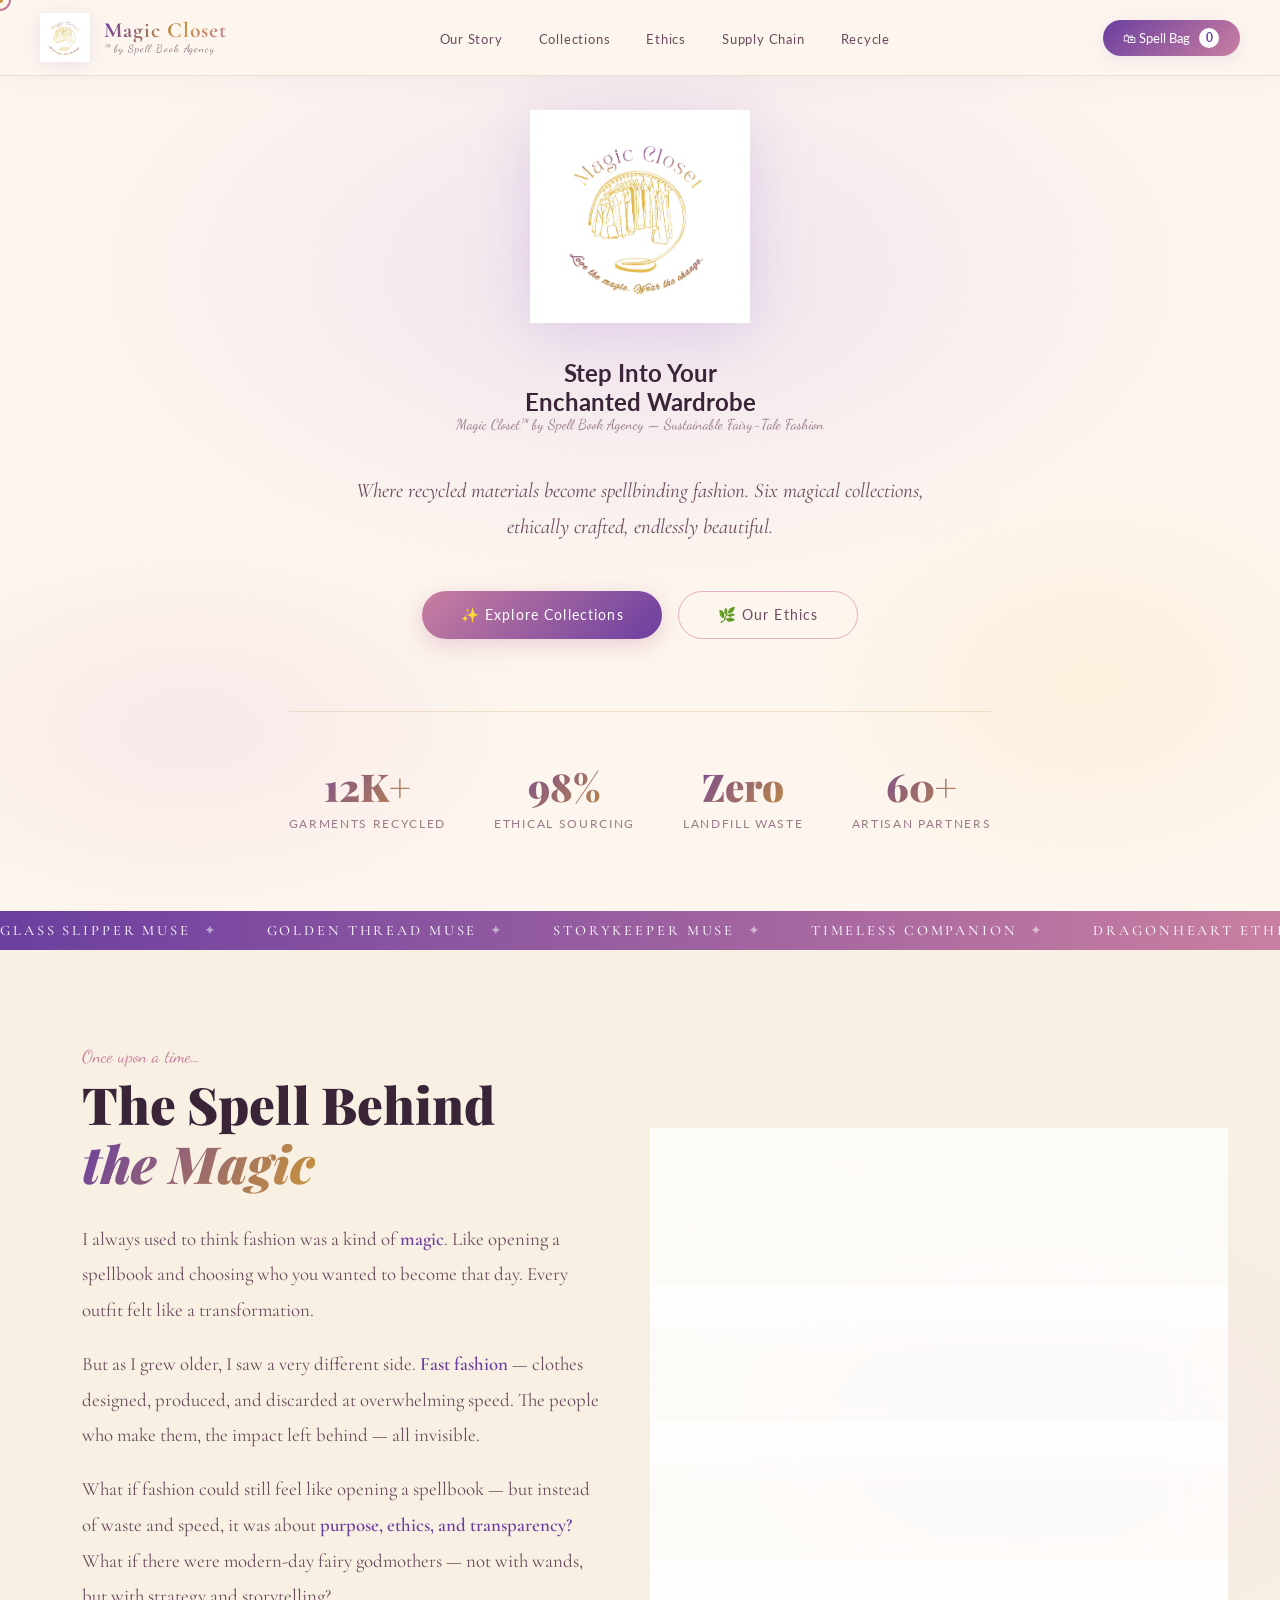
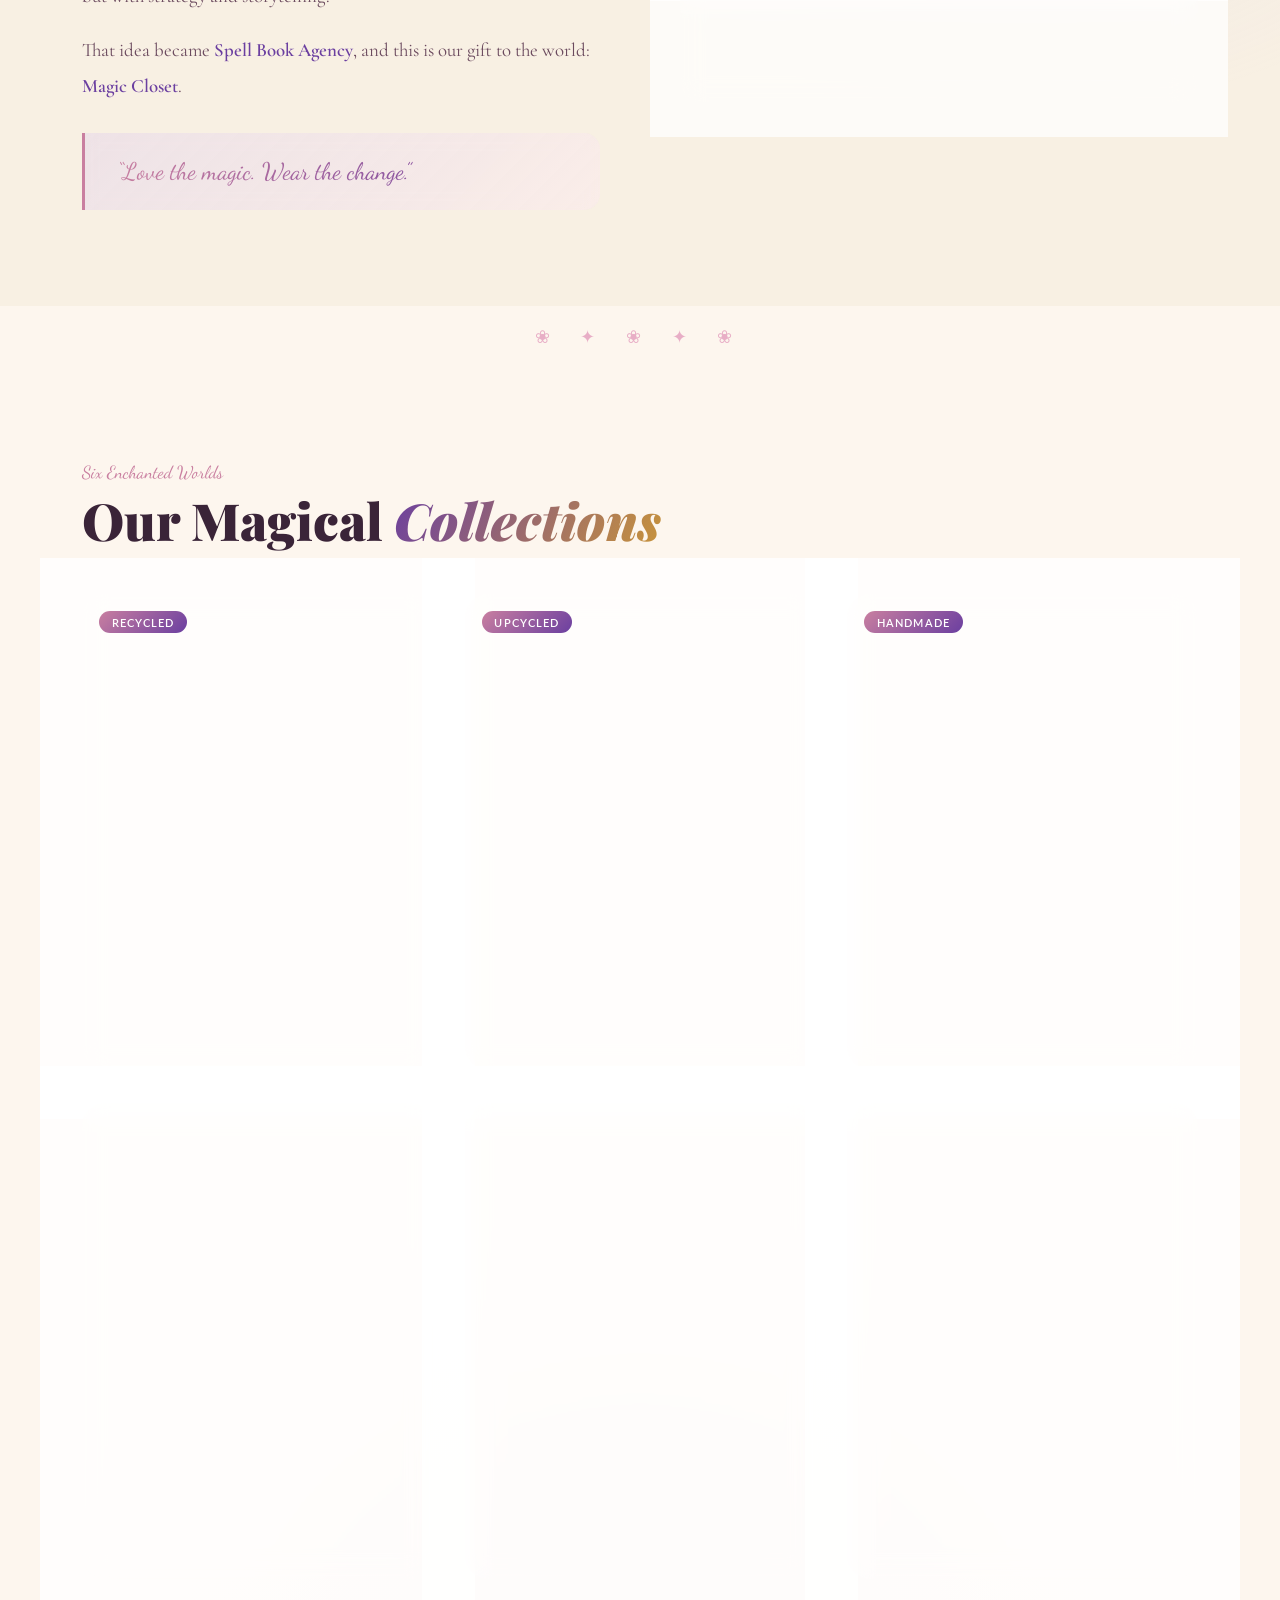
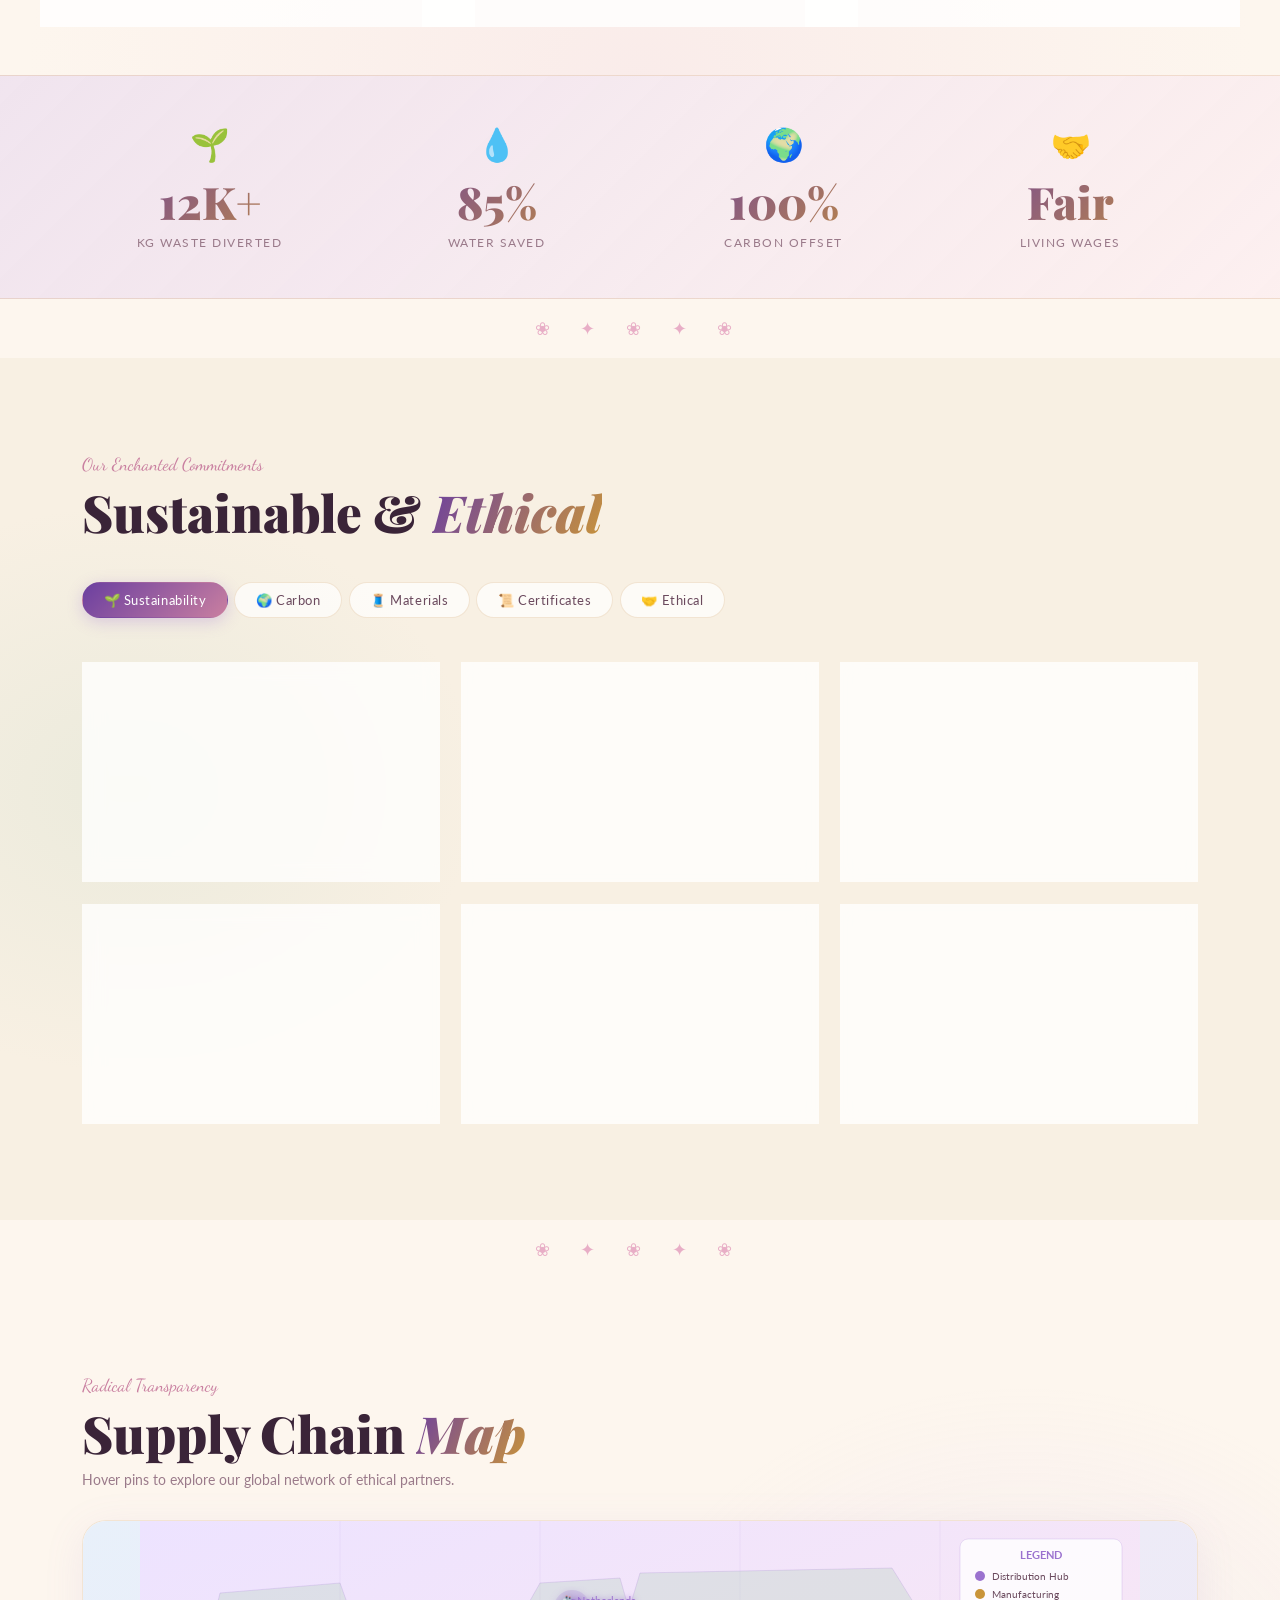
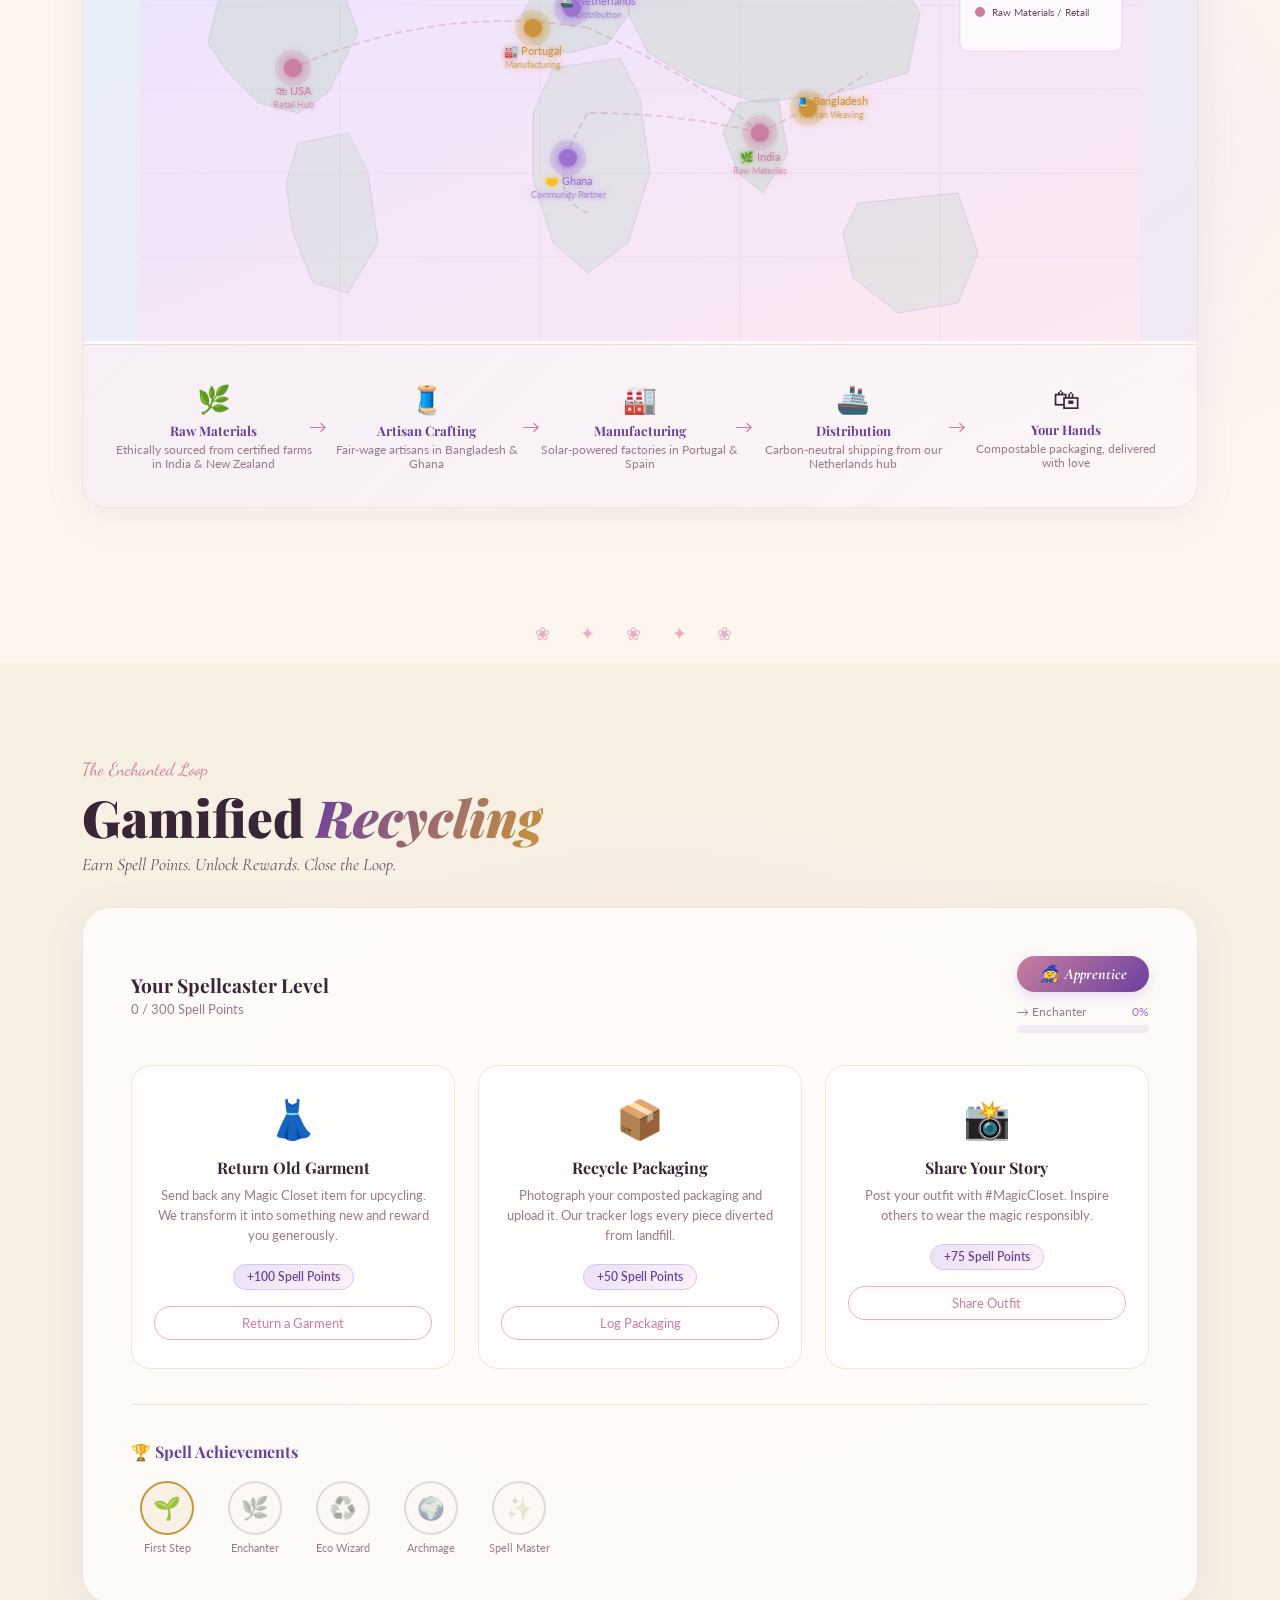
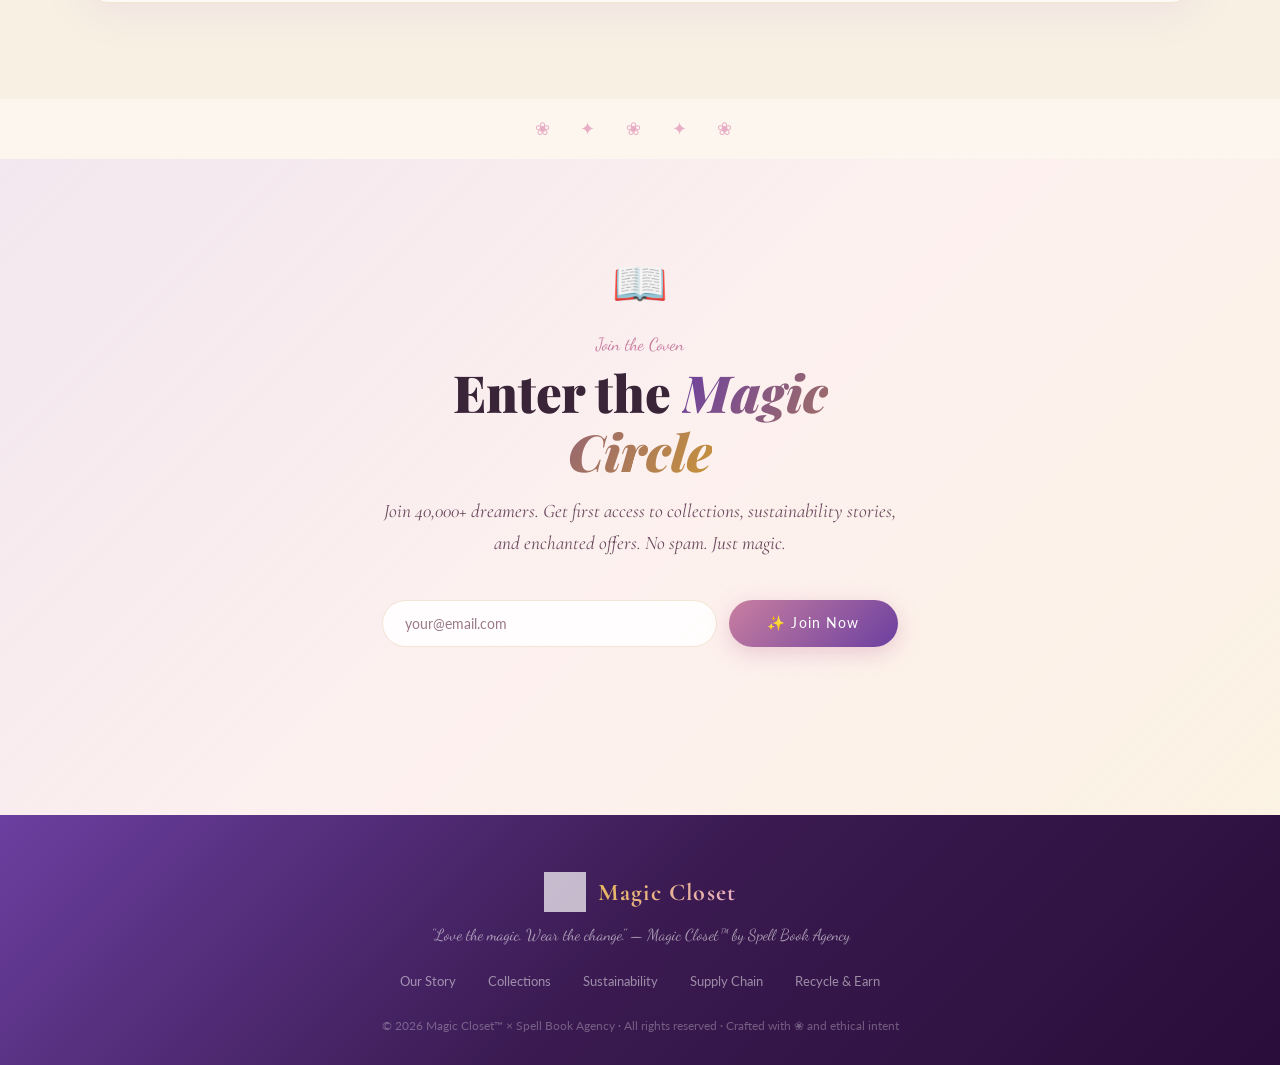
==== commit b14450af: "Final" ====
--- a/index.html
+++ b/index.html
@@ -3,447 +3,1292 @@
 <head>
 <meta charset="UTF-8"/>
 <meta name="viewport" content="width=device-width, initial-scale=1.0"/>
-<title>Magic Closet - Love the Magic. Wear the Change.</title>
-<link rel="preconnect" href="https://fonts.googleapis.com"/>
-<link rel="preconnect" href="https://fonts.gstatic.com" crossorigin/>
-<link href="https://fonts.googleapis.com/css2?family=Cormorant+Garamond:ital,wght@0,300;0,400;0,500;0,600;1,300;1,400;1,500&family=Crimson+Pro:ital,wght@0,300;0,400;1,300;1,400&family=Great+Vibes&display=swap" rel="stylesheet"/>
+<title>Magic Closet ✨ Enchanted Sustainable Fashion</title>
+<link href="https://fonts.googleapis.com/css2?family=Cormorant+Garamond:ital,wght@0,300;0,400;0,500;0,600;0,700;1,300;1,400;1,500;1,600&family=Playfair+Display:ital,wght@0,400;0,700;0,900;1,400;1,700&family=Lato:wght@300;400&family=Dancing+Script:wght@400;600;700&display=swap" rel="stylesheet"/>
 <style>
-  :root {
-    --rose:#f2c4ce;--rose-deep:#d48fa0;--rose-light:#fbe8ed;
-    --lilac:#d4b8e0;--lilac-deep:#a87ec8;--lilac-light:#f0e5f8;
-    --gold:#c9a84c;--gold-light:#f5e9cc;
-    --cream:#fdf6f0;--sky:#b8d8f0;--sky-light:#e8f4fd;
-    --text-dark:#3a2438;--text-mid:#7a5a6e;--text-light:#b89aaa;
-  }
-  *{margin:0;padding:0;box-sizing:border-box;}
-  body{font-family:'Crimson Pro',serif;background:var(--cream);color:var(--text-dark);overflow-x:hidden;}
-  body::before{content:'';position:fixed;inset:0;pointer-events:none;z-index:0;background-image:radial-gradient(circle at 15% 20%,rgba(212,184,224,.18) 0%,transparent 40%),radial-gradient(circle at 85% 10%,rgba(242,196,206,.2) 0%,transparent 35%),radial-gradient(circle at 50% 80%,rgba(184,216,240,.15) 0%,transparent 45%),radial-gradient(circle at 80% 60%,rgba(201,168,76,.08) 0%,transparent 30%);}
-  .sparkle{position:fixed;pointer-events:none;z-index:1;width:4px;height:4px;border-radius:50%;opacity:0;animation:twinkle 4s infinite;}
-  @keyframes twinkle{0%,100%{opacity:0;transform:scale(0)}50%{opacity:.7;transform:scale(1)}}
-
-  nav{position:fixed;top:0;left:0;right:0;z-index:200;display:flex;align-items:center;justify-content:space-between;padding:1rem 3rem;background:rgba(253,246,240,.88);backdrop-filter:blur(16px);border-bottom:1px solid rgba(212,184,224,.3);}
-  .nav-logo{display:flex;align-items:center;gap:.8rem;}
-  .nav-logo img{width:52px;height:52px;object-fit:contain;border-radius:50%;background:white;padding:4px;box-shadow:0 2px 12px rgba(168,126,200,.2);}
-  .nav-logo-text{display:flex;flex-direction:column;line-height:1;}
-  .nav-logo .brand{font-family:'Great Vibes',cursive;font-size:2rem;background:linear-gradient(135deg,var(--lilac-deep) 0%,var(--gold) 60%,var(--rose-deep) 100%);-webkit-background-clip:text;-webkit-text-fill-color:transparent;background-clip:text;}
-  .nav-logo .tm{font-size:.6rem;color:var(--text-light);letter-spacing:2px;text-transform:uppercase;margin-top:2px;}
-  .nav-links{display:flex;gap:2rem;list-style:none;align-items:center;}
-  .nav-links a{text-decoration:none;font-size:1rem;color:var(--text-mid);letter-spacing:.5px;transition:color .3s;font-weight:300;}
-  .nav-links a:hover{color:var(--lilac-deep);}
-  .nav-cta{background:linear-gradient(135deg,var(--lilac-deep),var(--rose-deep));color:white!important;padding:.5rem 1.4rem;border-radius:50px;font-weight:400!important;}
-  .nav-dash{background:rgba(201,168,76,.12);border:1.5px solid var(--gold);color:#8a6a1a!important;padding:.45rem 1.1rem;border-radius:50px;font-size:.85rem!important;cursor:pointer;transition:background .2s;}
-  .nav-dash:hover{background:var(--gold-light)!important;}
-
-  #dash-overlay{display:none;position:fixed;inset:0;z-index:999;background:rgba(40,20,50,.55);backdrop-filter:blur(6px);align-items:center;justify-content:center;}
-  #dash-overlay.open{display:flex;}
-  #dash-panel{width:min(960px,95vw);background:var(--cream);border-radius:28px;border:1px solid rgba(212,184,224,.5);overflow:hidden;max-height:90vh;display:flex;flex-direction:column;box-shadow:0 30px 80px rgba(40,20,50,.3);}
-  .dash-head{display:flex;align-items:center;justify-content:space-between;padding:1.4rem 2rem;background:linear-gradient(135deg,rgba(168,126,200,.12),rgba(212,143,160,.1));border-bottom:1px solid rgba(212,184,224,.35);flex-shrink:0;}
-  .dash-head h2{font-family:'Cormorant Garamond',serif;font-size:1.7rem;font-weight:400;color:var(--text-dark);}
-  .dash-head h2 em{font-style:italic;color:var(--lilac-deep);}
-  .dash-x{width:36px;height:36px;border-radius:50%;background:rgba(212,184,224,.3);border:none;cursor:pointer;font-size:1.1rem;color:var(--text-mid);transition:background .2s;}
-  .dash-x:hover{background:rgba(212,184,224,.6);}
-  .dash-tabs{display:flex;border-bottom:1px solid rgba(212,184,224,.35);flex-shrink:0;background:rgba(253,246,240,.7);}
-  .dtab{flex:1;padding:.9rem 1rem;text-align:center;font-size:.88rem;letter-spacing:1px;text-transform:uppercase;color:var(--text-light);cursor:pointer;border:none;background:transparent;font-family:'Crimson Pro',serif;border-bottom:2px solid transparent;transition:all .2s;}
-  .dtab:hover{color:var(--lilac-deep);}
-  .dtab.active{color:var(--lilac-deep);border-bottom-color:var(--lilac-deep);background:rgba(168,126,200,.05);}
-  .dash-body{overflow-y:auto;flex:1;padding:2rem;}
-  .tpanel{display:none;}.tpanel.active{display:block;}
-
-  .qn-grid{display:grid;grid-template-columns:repeat(auto-fill,minmax(150px,1fr));gap:1rem;}
-  .qn-card{border-radius:16px;padding:1.4rem 1rem;text-align:center;text-decoration:none;border:1px solid rgba(212,184,224,.4);background:white;display:flex;flex-direction:column;align-items:center;gap:.5rem;transition:transform .2s,box-shadow .2s;}
-  .qn-card:hover{transform:translateY(-4px);box-shadow:0 12px 35px rgba(168,126,200,.18);}
-  .qn-icon{font-size:2rem;}.qn-label{font-family:'Cormorant Garamond',serif;font-size:1.1rem;font-weight:500;color:var(--text-dark);}.qn-sub{font-size:.75rem;color:var(--text-light);letter-spacing:1px;}
-
-  .asec{margin-bottom:2rem;}.asec h3{font-family:'Cormorant Garamond',serif;font-size:1.3rem;font-weight:400;color:var(--text-dark);margin-bottom:1rem;padding-bottom:.5rem;border-bottom:1px solid rgba(212,184,224,.35);}
-  .astats{display:grid;grid-template-columns:repeat(auto-fit,minmax(130px,1fr));gap:.75rem;margin-bottom:1.5rem;}
-  .astat{background:white;border:1px solid rgba(212,184,224,.35);border-radius:14px;padding:1rem;text-align:center;}
-  .astat-n{font-family:'Cormorant Garamond',serif;font-size:2rem;font-weight:500;display:block;}
-  .c-p{color:var(--lilac-deep);}.c-g{color:var(--gold);}.c-r{color:var(--rose-deep);}.c-m{color:#3a8a6a;}
-  .astat-l{font-size:.75rem;color:var(--text-light);letter-spacing:1px;text-transform:uppercase;margin-top:.2rem;display:block;}
-  .ptbl{width:100%;border-collapse:collapse;font-size:.92rem;}
-  .ptbl th{text-align:left;padding:.6rem .8rem;font-size:.72rem;letter-spacing:1.5px;text-transform:uppercase;color:var(--text-light);border-bottom:1px solid rgba(212,184,224,.35);font-weight:400;}
-  .ptbl td{padding:.75rem .8rem;border-bottom:1px solid rgba(212,184,224,.2);color:var(--text-dark);vertical-align:middle;}
-  .ptbl tr:last-child td{border-bottom:none;}.ptbl tr:hover td{background:rgba(212,184,224,.07);}
-  .pprice{font-family:'Cormorant Garamond',serif;font-size:1.05rem;color:var(--lilac-deep);font-weight:500;}
-  .badge{font-size:.72rem;letter-spacing:1px;padding:.2rem .6rem;border-radius:20px;}
-  .b-rose{background:var(--rose-light);color:var(--rose-deep);}.b-sky{background:var(--sky-light);color:#4a7fa5;}.b-gold{background:var(--gold-light);color:#8a6a1a;}.b-lilac{background:var(--lilac-light);color:var(--lilac-deep);}.b-mint{background:#e0f2ec;color:#2a6a52;}
-  .sok{color:#2a8a5a;font-size:.82rem;}.slow{color:#c07a20;font-size:.82rem;}
-  .pact{font-size:.78rem;padding:.25rem .7rem;border:1px solid rgba(168,126,200,.4);border-radius:20px;color:var(--lilac-deep);background:transparent;cursor:pointer;transition:background .2s;}
-  .pact:hover{background:var(--lilac-light);}
-  .olist{display:flex;flex-direction:column;gap:.75rem;}
-  .orow{display:flex;align-items:center;justify-content:space-between;background:white;border:1px solid rgba(212,184,224,.3);border-radius:12px;padding:.9rem 1.2rem;gap:1rem;flex-wrap:wrap;}
-  .oid{font-size:.8rem;color:var(--text-light);font-family:monospace;}.oitem{font-size:.95rem;color:var(--text-dark);}.oprice{font-family:'Cormorant Garamond',serif;font-size:1.1rem;color:var(--lilac-deep);}
-  .ostatus{font-size:.72rem;letter-spacing:1px;text-transform:uppercase;padding:.2rem .7rem;border-radius:20px;white-space:nowrap;}
-  .s-proc{background:#fff8e1;color:#b07a10;}.s-ship{background:#e8f4fd;color:#2a6a9a;}.s-deliv{background:#e0f2ec;color:#2a6a52;}
-  .cprofile{display:flex;align-items:center;gap:1.2rem;background:white;border:1px solid rgba(212,184,224,.35);border-radius:16px;padding:1.2rem 1.5rem;margin-bottom:1.5rem;}
-  .cavatar{width:52px;height:52px;border-radius:50%;background:linear-gradient(135deg,var(--lilac-deep),var(--rose-deep));display:flex;align-items:center;justify-content:center;color:white;font-family:'Cormorant Garamond',serif;font-size:1.4rem;font-weight:500;flex-shrink:0;}
-  .cname{font-family:'Cormorant Garamond',serif;font-size:1.3rem;color:var(--text-dark);}.cemail{font-size:.85rem;color:var(--text-light);}.csince{font-size:.75rem;color:var(--text-light);letter-spacing:1px;margin-top:.2rem;}
-  .wgrid{display:grid;grid-template-columns:repeat(auto-fill,minmax(140px,1fr));gap:.8rem;}
-  .wcard{border:1px solid rgba(212,184,224,.35);border-radius:12px;padding:.8rem;text-align:center;background:white;position:relative;}
-  .wname{font-size:.88rem;color:var(--text-dark);margin-bottom:.2rem;}.wprice{font-family:'Cormorant Garamond',serif;font-size:1.05rem;color:var(--lilac-deep);}.wheart{position:absolute;top:.5rem;right:.6rem;font-size:.85rem;color:var(--rose-deep);}
-
-  .hero{position:relative;min-height:100vh;display:flex;flex-direction:column;align-items:center;justify-content:center;text-align:center;padding:8rem 2rem 5rem;z-index:2;}
-  .hey{font-family:'Great Vibes',cursive;font-size:1.6rem;color:var(--lilac-deep);margin-bottom:.5rem;opacity:0;animation:fadeUp .9s .2s ease forwards;}
-  .htitle{font-family:'Cormorant Garamond',serif;font-size:clamp(3.5rem,8vw,7rem);font-weight:300;line-height:1.05;color:var(--text-dark);margin-bottom:1.2rem;opacity:0;animation:fadeUp .9s .4s ease forwards;}
-  .htitle em{font-style:italic;background:linear-gradient(135deg,var(--lilac-deep),var(--rose-deep));-webkit-background-clip:text;-webkit-text-fill-color:transparent;background-clip:text;}
-  .hsub{font-size:1.25rem;color:var(--text-mid);max-width:560px;line-height:1.8;font-weight:300;margin-bottom:2.5rem;opacity:0;animation:fadeUp .9s .6s ease forwards;}
-  .hbtns{display:flex;gap:1rem;flex-wrap:wrap;justify-content:center;opacity:0;animation:fadeUp .9s .8s ease forwards;}
-  .btn-p{display:inline-block;padding:.85rem 2.2rem;background:linear-gradient(135deg,var(--lilac-deep),var(--rose-deep));color:white;text-decoration:none;border-radius:50px;font-family:'Crimson Pro',serif;font-size:1.05rem;letter-spacing:1px;transition:transform .2s,box-shadow .2s;}
-  .btn-p:hover{transform:translateY(-2px);box-shadow:0 10px 30px rgba(168,126,200,.35);}
-  .btn-g{display:inline-block;padding:.85rem 2.2rem;border:1.5px solid var(--lilac-deep);color:var(--lilac-deep);text-decoration:none;border-radius:50px;font-family:'Crimson Pro',serif;font-size:1.05rem;letter-spacing:1px;transition:all .2s;}
-  .btn-g:hover{background:var(--lilac-light);transform:translateY(-2px);}
-
-  .stats{position:relative;z-index:2;display:flex;justify-content:center;flex-wrap:wrap;margin:0 2rem 5rem;background:linear-gradient(135deg,rgba(212,184,224,.25),rgba(242,196,206,.2));border:1px solid rgba(212,184,224,.4);border-radius:20px;backdrop-filter:blur(10px);overflow:hidden;}
-  .si{flex:1;min-width:140px;padding:1.8rem 2rem;text-align:center;border-right:1px solid rgba(212,184,224,.35);}.si:last-child{border-right:none;}
-  .sn{font-family:'Cormorant Garamond',serif;font-size:2.4rem;font-weight:500;background:linear-gradient(135deg,var(--lilac-deep),var(--gold));-webkit-background-clip:text;-webkit-text-fill-color:transparent;background-clip:text;display:block;}
-  .sl{font-size:.85rem;color:var(--text-mid);letter-spacing:1.5px;text-transform:uppercase;font-weight:300;margin-top:.2rem;display:block;}
-
-  .sh{text-align:center;margin-bottom:3.5rem;position:relative;z-index:2;}
-  .sey{font-family:'Great Vibes',cursive;font-size:1.4rem;color:var(--rose-deep);display:block;margin-bottom:.4rem;}
-  .stitle{font-family:'Cormorant Garamond',serif;font-size:clamp(2rem,4vw,3.2rem);font-weight:300;color:var(--text-dark);line-height:1.2;}
-  .stitle em{font-style:italic;color:var(--lilac-deep);}
-  .sdiv{display:flex;align-items:center;justify-content:center;gap:1rem;margin-top:1rem;}
-  .sdiv::before,.sdiv::after{content:'';height:1px;width:60px;background:linear-gradient(to right,transparent,var(--lilac-deep));}
-  .sdiv::after{background:linear-gradient(to left,transparent,var(--lilac-deep));}
-  .gem{width:8px;height:8px;background:var(--gold);transform:rotate(45deg);border-radius:1px;}
-
-  .feat{padding:5rem 0;position:relative;z-index:2;}
-  .iscroll{display:flex;gap:2rem;overflow-x:auto;padding:1rem 3rem 2rem;scrollbar-width:none;}
-  .iscroll::-webkit-scrollbar{display:none;}
-  .icard{flex-shrink:0;width:210px;background:rgba(255,255,255,.75);border:1px solid rgba(212,184,224,.35);border-radius:20px;padding:1.5rem 1.2rem;text-align:center;backdrop-filter:blur(10px);transition:transform .3s,box-shadow .3s;cursor:pointer;position:relative;overflow:hidden;}
-  .icard::before{content:'';position:absolute;top:-40px;right:-40px;width:100px;height:100px;background:radial-gradient(circle,rgba(212,184,224,.3),transparent 70%);pointer-events:none;}
-  .icard:hover{transform:translateY(-8px);box-shadow:0 20px 50px rgba(168,126,200,.2);}
-  .icard img{width:130px;height:150px;object-fit:contain;display:block;margin:0 auto 1rem;transition:transform .3s;}
-  .icard:hover img{transform:scale(1.05) rotate(1deg);}
-  .iname{font-family:'Cormorant Garamond',serif;font-size:1.1rem;font-weight:500;color:var(--text-dark);margin-bottom:.15rem;}
-  .itype{font-size:.75rem;color:var(--text-light);letter-spacing:1.5px;text-transform:uppercase;}
-  .iprice{font-family:'Cormorant Garamond',serif;font-size:1.35rem;font-weight:500;color:var(--lilac-deep);margin:.5rem 0 .4rem;}
-  .itag{display:inline-block;padding:.22rem .7rem;border-radius:50px;font-size:.7rem;letter-spacing:1px;text-transform:uppercase;}
-  .t-rose{background:var(--rose-light);color:var(--rose-deep);}.t-sky{background:var(--sky-light);color:#4a7fa5;}.t-gold{background:var(--gold-light);color:#8a6a1a;}.t-mint{background:#e0f2ec;color:#2a6a52;}.t-lilac{background:var(--lilac-light);color:var(--lilac-deep);}
-
-  .colsec{padding:5rem 3rem;position:relative;z-index:2;}
-  .colgrid{display:grid;grid-template-columns:repeat(auto-fit,minmax(300px,1fr));gap:1.5rem;max-width:1200px;margin:0 auto;}
-  .colcard{position:relative;border-radius:24px;overflow:hidden;min-height:260px;display:flex;flex-direction:column;justify-content:flex-end;padding:2rem;cursor:pointer;transition:transform .3s;}
-  .colcard:hover{transform:scale(1.01);}
-  .cc1{background:linear-gradient(150deg,#e8f4fd,#dce8f5,#cdd8ef);border:1px solid rgba(184,216,240,.5);}
-  .cc2{background:linear-gradient(150deg,#fef8e8,#f5e9cc,#e8d5a8);border:1px solid rgba(201,168,76,.3);}
-  .cc3{background:linear-gradient(150deg,#f0eefd,#e3ddf8,#d4caf0);border:1px solid rgba(164,148,224,.4);}
-  .cc4{background:linear-gradient(150deg,#fce8e8,#f5d5d5,#ecc0c0);border:1px solid rgba(212,143,160,.4);}
-  .cc5{background:linear-gradient(150deg,#e8f5ee,#d0ece0,#b8e0d0);border:1px solid rgba(100,180,145,.4);}
-  .cc6{background:linear-gradient(150deg,#f5eafd,#e8d5f8,#d8bff0);border:1px solid rgba(180,140,220,.4);}
-  .cci{font-size:3rem;position:absolute;top:1.5rem;right:1.5rem;opacity:.7;}
-  .ccs{font-size:.7rem;letter-spacing:2px;text-transform:uppercase;color:var(--text-mid);margin-bottom:.4rem;}
-  .ccn{font-family:'Cormorant Garamond',serif;font-size:1.7rem;font-weight:500;color:var(--text-dark);margin-bottom:.4rem;}
-  .ccd{font-size:.95rem;color:var(--text-mid);line-height:1.6;font-weight:300;max-width:280px;}
-  .cce{display:inline-block;margin-top:.8rem;font-size:.85rem;color:var(--lilac-deep);letter-spacing:1px;text-decoration:none;border-bottom:1px solid transparent;transition:border-color .2s;}
-  .cce:hover{border-bottom-color:var(--lilac-deep);}
-
-  .impsec{position:relative;z-index:2;padding:5rem 3rem;text-align:center;background:linear-gradient(135deg,rgba(212,184,224,.12),rgba(242,196,206,.1),rgba(184,216,240,.1));border-top:1px solid rgba(212,184,224,.25);border-bottom:1px solid rgba(212,184,224,.25);}
-  .impgrid{display:grid;grid-template-columns:repeat(auto-fit,minmax(180px,1fr));gap:2rem;max-width:900px;margin:3rem auto 0;}
-  .impitem{padding:1.5rem;}.impico{font-size:2rem;display:block;margin-bottom:.5rem;}
-  .impnum{font-family:'Cormorant Garamond',serif;font-size:2.8rem;font-weight:500;color:var(--text-dark);display:block;line-height:1;margin-bottom:.3rem;}
-  .implbl{font-size:.85rem;color:var(--text-mid);letter-spacing:1px;font-weight:300;}
-
-  .nlsec{position:relative;z-index:2;padding:6rem 3rem;text-align:center;}
-  .nlinner{max-width:580px;margin:0 auto;background:rgba(255,255,255,.6);border:1px solid rgba(212,184,224,.4);border-radius:32px;padding:3.5rem 3rem;backdrop-filter:blur(15px);}
-  .nltitle{font-family:'Cormorant Garamond',serif;font-size:2.5rem;font-weight:300;margin-bottom:.5rem;color:var(--text-dark);}
-  .nltitle em{font-style:italic;color:var(--lilac-deep);}
-  .nlsub{font-size:1rem;color:var(--text-mid);margin-bottom:2rem;font-weight:300;line-height:1.7;}
-  .nlform{display:flex;gap:.75rem;flex-wrap:wrap;justify-content:center;}
-  .nlform input{flex:1;min-width:220px;padding:.85rem 1.4rem;border:1.5px solid rgba(212,184,224,.5);border-radius:50px;background:rgba(255,255,255,.8);font-family:'Crimson Pro',serif;font-size:1rem;color:var(--text-dark);outline:none;transition:border-color .2s;}
-  .nlform input:focus{border-color:var(--lilac-deep);}
-  .nlform input::placeholder{color:var(--text-light);}
-  .nlform button{padding:.85rem 1.8rem;background:linear-gradient(135deg,var(--lilac-deep),var(--rose-deep));color:white;border:none;border-radius:50px;font-family:'Crimson Pro',serif;font-size:1rem;cursor:pointer;transition:transform .2s,box-shadow .2s;}
-  .nlform button:hover{transform:translateY(-2px);box-shadow:0 8px 25px rgba(168,126,200,.35);}
-  .nlnote{font-size:.8rem;color:var(--text-light);margin-top:1rem;letter-spacing:.5px;}
-
-  footer{position:relative;z-index:2;background:linear-gradient(135deg,rgba(58,36,56,.97),rgba(40,25,50,.97));color:rgba(255,255,255,.7);padding:4rem 3rem 2rem;text-align:center;}
-  .flogo{font-family:'Great Vibes',cursive;font-size:3rem;background:linear-gradient(135deg,var(--lilac),var(--gold),var(--rose));-webkit-background-clip:text;-webkit-text-fill-color:transparent;background-clip:text;display:block;margin-bottom:.3rem;}
-  .ftm{font-size:.7rem;color:rgba(255,255,255,.35);letter-spacing:3px;text-transform:uppercase;margin-bottom:2rem;display:block;}
-  .flinks{display:flex;gap:2rem;justify-content:center;flex-wrap:wrap;margin-bottom:2rem;list-style:none;}
-  .flinks a{color:rgba(255,255,255,.5);text-decoration:none;font-size:.9rem;letter-spacing:1px;transition:color .2s;}
-  .flinks a:hover{color:var(--lilac);}
-  .fdiv{height:1px;background:rgba(255,255,255,.08);margin:1.5rem 0;}
-  .fbot{font-size:.78rem;color:rgba(255,255,255,.3);letter-spacing:.5px;}
-
-  @keyframes fadeUp{from{opacity:0;transform:translateY(24px)}to{opacity:1;transform:translateY(0)}}
-  .fade-in{opacity:0;transform:translateY(20px);transition:opacity .7s ease,transform .7s ease;}
-  .fade-in.visible{opacity:1;transform:translateY(0);}
-  .spad{padding:2rem 3rem;}
+/* ══════════════════════════════════════════
+   ENCHANTED COLOUR SYSTEM
+══════════════════════════════════════════ */
+:root{
+  --rose:        #f2d4e0;
+  --rose-mid:    #e8aec6;
+  --rose-deep:   #c97fa0;
+  --blush:       #fce8f1;
+  --lilac:       #d8c4f0;
+  --lavender:    #ede3ff;
+  --violet:      #9b72cf;
+  --violet-deep: #6b3fa0;
+  --gold:        #c9943a;
+  --gold-light:  #e8b85a;
+  --gold-pale:   #f5e3b8;
+  --cream:       #fdf6ee;
+  --parchment:   #f8f0e3;
+  --sage:        #b8d4c0;
+  --sky:         #cce4f5;
+  --text:        #3a2438;
+  --text-mid:    #6b4a5e;
+  --text-soft:   #9a7a8a;
+  --white:       #ffffff;
+  --card:        rgba(255,255,255,0.72);
+  --card-border: rgba(201,148,80,0.22);
+  --shadow:      rgba(155,114,207,0.14);
+}
+
+*,*::before,*::after{box-sizing:border-box;margin:0;padding:0}
+html{scroll-behavior:smooth}
+
+body{
+  font-family:'Lato',sans-serif;
+  background:var(--cream);
+  color:var(--text);
+  overflow-x:hidden;
+  cursor:none;
+}
+
+/* ══ CUSTOM CURSOR ══ */
+.cursor{
+  width:22px;height:22px;
+  border:2px solid var(--rose-deep);
+  border-radius:50%;
+  position:fixed;top:0;left:0;
+  pointer-events:none;z-index:9999;
+  transform:translate(-50%,-50%);
+  transition:width .3s,height .3s,border-color .3s;
+  mix-blend-mode:multiply;
+}
+.cursor-dot{
+  width:6px;height:6px;
+  background:var(--gold);
+  border-radius:50%;
+  position:fixed;top:0;left:0;
+  pointer-events:none;z-index:9999;
+  transform:translate(-50%,-50%);
+}
+
+/* ══ FLOATING PETALS CANVAS ══ */
+#petals{position:fixed;inset:0;pointer-events:none;z-index:0;overflow:hidden}
+
+/* ══ NAV ══ */
+nav{
+  position:fixed;top:0;left:0;right:0;z-index:1000;
+  height:76px;
+  display:flex;align-items:center;justify-content:space-between;
+  padding:0 2.5rem;
+  background:rgba(253,246,238,.88);
+  backdrop-filter:blur(18px);
+  border-bottom:1px solid var(--card-border);
+  box-shadow:0 2px 30px rgba(155,114,207,.08);
+}
+
+.nav-logo{
+  display:flex;align-items:center;gap:.85rem;
+  text-decoration:none;
+}
+/* Logo SVG container */
+.logo-mark{width:52px;height:52px;flex-shrink:0}
+
+.logo-words{display:flex;flex-direction:column;line-height:1}
+.logo-words .l1{
+  font-family:'Cormorant Garamond',serif;
+  font-size:1.35rem;font-weight:700;
+  background:linear-gradient(120deg,var(--violet-deep) 0%,var(--gold) 60%,var(--rose-deep) 100%);
+  -webkit-background-clip:text;-webkit-text-fill-color:transparent;background-clip:text;
+  letter-spacing:.04em;
+}
+.logo-words .l2{
+  font-family:'Dancing Script',cursive;
+  font-size:.68rem;
+  color:var(--text-soft);
+  letter-spacing:.08em;
+  margin-top:2px;
+}
+
+.nav-links{display:flex;gap:.25rem;list-style:none}
+.nav-links a{
+  font-family:'Lato',sans-serif;font-size:.82rem;letter-spacing:.06em;
+  color:var(--text-mid);text-decoration:none;
+  padding:.45rem 1rem;border-radius:20px;
+  transition:background .2s,color .2s;
+}
+.nav-links a:hover{background:var(--lavender);color:var(--violet-deep)}
+
+.cart-pill{
+  display:flex;align-items:center;gap:.55rem;
+  background:linear-gradient(135deg,var(--violet-deep) 0%,var(--rose-deep) 100%);
+  color:#fff;border:none;
+  padding:.5rem 1.3rem;border-radius:30px;
+  font-family:'Lato',sans-serif;font-size:.82rem;font-weight:400;
+  cursor:none;transition:transform .2s,box-shadow .2s;
+  box-shadow:0 4px 18px var(--shadow);
+}
+.cart-pill:hover{transform:translateY(-2px);box-shadow:0 8px 26px var(--shadow)}
+.cart-count{
+  background:#fff;color:var(--violet-deep);
+  width:20px;height:20px;border-radius:50%;
+  display:flex;align-items:center;justify-content:center;
+  font-size:.72rem;font-weight:700;
+  transition:transform .3s;
+}
+.cart-count.bump{transform:scale(1.5)}
+
+/* ══ SECTION UNIVERSAL ══ */
+section{position:relative;z-index:1}
+.container{max-width:1180px;margin:0 auto;padding:0 2rem}
+.pad{padding:6rem 0}
+
+/* ══ SECTION LABELS ══ */
+.eyebrow{
+  font-family:'Dancing Script',cursive;
+  font-size:1.1rem;
+  color:var(--rose-deep);
+  display:block;margin-bottom:.5rem;
+}
+.section-title{
+  font-family:'Playfair Display',serif;
+  font-size:clamp(2rem,4.5vw,3.2rem);
+  font-weight:900;line-height:1.15;
+  color:var(--text);
+}
+.section-title em{
+  font-style:italic;
+  background:linear-gradient(120deg,var(--violet-deep),var(--gold));
+  -webkit-background-clip:text;-webkit-text-fill-color:transparent;background-clip:text;
+}
+
+/* ══ PETAL DIVIDER ══ */
+.petal-divider{
+  text-align:center;padding:1.2rem 0;
+  font-size:1.1rem;letter-spacing:.8rem;
+  color:var(--rose-mid);
+}
+
+/* ══ HERO ══ */
+#hero{
+  min-height:100vh;
+  display:flex;align-items:center;justify-content:center;text-align:center;
+  padding:110px 2rem 5rem;
+  background:
+    radial-gradient(ellipse 70% 55% at 50% 30%,rgba(216,196,240,.35) 0%,transparent 65%),
+    radial-gradient(ellipse 50% 40% at 15% 80%,rgba(242,212,224,.4) 0%,transparent 55%),
+    radial-gradient(ellipse 40% 40% at 85% 75%,rgba(248,224,177,.28) 0%,transparent 55%),
+    var(--cream);
+}
+
+/* Hero Logo (large) */
+.hero-logo-img{
+  width:clamp(140px,22vw,200px);
+  height:auto;
+  margin:0 auto 2.2rem;
+  animation:floatY 5s ease-in-out infinite;
+  filter:drop-shadow(0 8px 30px rgba(155,114,207,.22));
+}
+@keyframes floatY{0%,100%{transform:translateY(0)}50%{transform:translateY(-14px)}}
+
+.hero h1{
+  font-family:'Playfair Display',serif;
+  font-size:clamp(2.6rem,6.5vw,5.2rem);
+  font-weight:900;line-height:1.08;
+  margin-bottom:1.6rem;
+  color:var(--text);
+}
+.hero h1 .shimmer{
+  background:linear-gradient(120deg,var(--violet-deep) 0%,var(--gold) 38%,var(--rose-deep) 70%,var(--violet-deep) 100%);
+  background-size:200% auto;
+  -webkit-background-clip:text;-webkit-text-fill-color:transparent;background-clip:text;
+  animation:shimmer 5s linear infinite;
+}
+@keyframes shimmer{to{background-position:200% center}}
+
+.hero-sub{
+  font-family:'Cormorant Garamond',serif;
+  font-size:1.3rem;font-style:italic;
+  color:var(--text-mid);
+  max-width:600px;margin:0 auto 2.8rem;
+  line-height:1.75;
+}
+.trademark-line{
+  font-family:'Dancing Script',cursive;
+  font-size:.9rem;color:var(--text-soft);
+  margin-bottom:2.5rem;
+  display:block;
+}
+
+.hero-btns{display:flex;gap:1rem;justify-content:center;flex-wrap:wrap}
+.btn-rose{
+  background:linear-gradient(135deg,var(--rose-deep) 0%,var(--violet-deep) 100%);
+  color:#fff;border:none;
+  padding:.9rem 2.4rem;border-radius:30px;
+  font-family:'Lato',sans-serif;font-size:.9rem;letter-spacing:.08em;
+  cursor:none;transition:transform .2s,box-shadow .2s;
+  text-decoration:none;display:inline-flex;align-items:center;gap:.5rem;
+  box-shadow:0 6px 22px rgba(201,127,160,.35);
+}
+.btn-rose:hover{transform:translateY(-3px);box-shadow:0 12px 32px rgba(201,127,160,.45)}
+.btn-outline{
+  background:transparent;
+  border:1.5px solid var(--rose-mid);
+  color:var(--text-mid);
+  padding:.9rem 2.4rem;border-radius:30px;
+  font-family:'Lato',sans-serif;font-size:.9rem;letter-spacing:.08em;
+  cursor:none;transition:all .2s;
+  text-decoration:none;display:inline-flex;align-items:center;gap:.5rem;
+}
+.btn-outline:hover{background:var(--lavender);border-color:var(--violet);color:var(--violet-deep)}
+
+.hero-stats{
+  display:flex;gap:3rem;justify-content:center;flex-wrap:wrap;
+  margin-top:4.5rem;padding-top:3rem;
+  border-top:1px solid var(--card-border);
+}
+.stat .num{
+  font-family:'Playfair Display',serif;
+  font-size:2.4rem;font-weight:900;
+  background:linear-gradient(135deg,var(--violet-deep),var(--gold));
+  -webkit-background-clip:text;-webkit-text-fill-color:transparent;background-clip:text;
+  display:block;
+}
+.stat .lbl{
+  font-size:.75rem;letter-spacing:.14em;text-transform:uppercase;
+  color:var(--text-soft);margin-top:.2rem;display:block;
+}
+
+/* ══ COLLECTIONS TICKER ══ */
+.ticker-wrap{
+  background:linear-gradient(90deg,var(--violet-deep),var(--rose-deep),var(--gold),var(--violet-deep));
+  background-size:300% 100%;
+  animation:gradientMove 8s ease infinite;
+  padding:.7rem 0;overflow:hidden;
+  position:relative;z-index:2;
+}
+@keyframes gradientMove{0%,100%{background-position:0% 50%}50%{background-position:100% 50%}}
+.ticker{
+  display:flex;gap:3rem;white-space:nowrap;
+  animation:tick 28s linear infinite;
+}
+.ticker span{
+  font-family:'Cormorant Garamond',serif;
+  font-size:.9rem;font-weight:500;letter-spacing:.2em;text-transform:uppercase;
+  color:rgba(255,255,255,.9);
+  display:flex;align-items:center;gap:.8rem;
+  flex-shrink:0;
+}
+.ticker span::after{content:'✦';color:rgba(255,255,255,.5)}
+@keyframes tick{to{transform:translateX(-50%)}}
+
+/* ══ ABOUT ══ */
+#about{
+  background:
+    radial-gradient(ellipse 60% 50% at 80% 50%,rgba(216,196,240,.2) 0%,transparent 60%),
+    var(--parchment);
+}
+.about-grid{display:grid;grid-template-columns:1fr 1fr;gap:5rem;align-items:center}
+.about-text p{
+  font-family:'Cormorant Garamond',serif;
+  font-size:1.18rem;line-height:1.9;
+  color:var(--text-mid);margin-bottom:1.1rem;
+}
+.about-text p strong{color:var(--violet-deep);font-weight:600}
+.enchanted-quote{
+  background:linear-gradient(135deg,rgba(216,196,240,.3),rgba(252,232,241,.4));
+  border-left:3px solid var(--rose-deep);
+  padding:1.5rem 2rem;border-radius:0 16px 16px 0;
+  margin-top:1.8rem;
+  backdrop-filter:blur(8px);
+}
+.enchanted-quote q{
+  font-family:'Dancing Script',cursive;
+  font-size:1.5rem;
+  background:linear-gradient(120deg,var(--rose-deep),var(--violet-deep));
+  -webkit-background-clip:text;-webkit-text-fill-color:transparent;background-clip:text;
+  display:block;
+}
+
+.spell-cards{display:flex;flex-direction:column;gap:1.2rem}
+.spell-card{
+  background:rgba(255,255,255,.75);
+  border:1px solid var(--card-border);
+  border-radius:18px;padding:1.4rem 1.6rem;
+  display:flex;align-items:flex-start;gap:1rem;
+  backdrop-filter:blur(12px);
+  transition:transform .3s,box-shadow .3s,border-color .3s;
+  box-shadow:0 4px 20px rgba(155,114,207,.07);
+}
+.spell-card:hover{
+  transform:translateX(8px);
+  box-shadow:0 8px 32px rgba(155,114,207,.14);
+  border-color:var(--rose-mid);
+}
+.sc-icon{font-size:2rem;flex-shrink:0}
+.sc-title{font-family:'Playfair Display',serif;font-size:1rem;color:var(--violet-deep);margin-bottom:.3rem}
+.sc-body{font-size:.87rem;color:var(--text-soft);line-height:1.6}
+
+/* ══ COLLECTIONS ══ */
+#collections{
+  background:
+    radial-gradient(ellipse 80% 60% at 50% 100%,rgba(242,212,224,.3) 0%,transparent 60%),
+    var(--cream);
+}
+.collections-nav{
+  display:flex;gap:.5rem;flex-wrap:wrap;
+  background:rgba(255,255,255,.7);
+  border:1px solid var(--card-border);
+  border-radius:40px;padding:.45rem;
+  margin-bottom:3rem;
+  backdrop-filter:blur(12px);
+  width:fit-content;
+}
+.col-tab{
+  background:transparent;border:none;
+  font-family:'Lato',sans-serif;font-size:.82rem;letter-spacing:.05em;
+  color:var(--text-mid);padding:.55rem 1.3rem;
+  border-radius:30px;cursor:none;
+  transition:all .25s;
+}
+.col-tab.active{
+  background:linear-gradient(135deg,var(--rose-deep),var(--violet-deep));
+  color:#fff;box-shadow:0 4px 14px rgba(155,114,207,.3);
+}
+.col-tab:hover:not(.active){background:var(--lavender);color:var(--violet-deep)}
+
+.products-grid{display:grid;grid-template-columns:repeat(auto-fill,minmax(265px,1fr));gap:2rem}
+.product-card{
+  background:rgba(255,255,255,.8);
+  border:1px solid var(--card-border);
+  border-radius:24px;overflow:hidden;
+  backdrop-filter:blur(12px);
+  box-shadow:0 6px 28px rgba(155,114,207,.08);
+  transition:transform .35s,box-shadow .35s,border-color .35s;
+  cursor:none;
+}
+.product-card:hover{
+  transform:translateY(-8px);
+  box-shadow:0 20px 50px rgba(155,114,207,.18);
+  border-color:var(--rose-mid);
+}
+.p-img{
+  height:270px;
+  display:flex;align-items:center;justify-content:center;
+  background:linear-gradient(145deg,var(--lavender) 0%,var(--blush) 100%);
+  position:relative;overflow:hidden;
+}
+.p-img img{
+  width:100%;height:100%;object-fit:contain;
+  padding:1.5rem;
+  transition:transform .4s;
+}
+.product-card:hover .p-img img{transform:scale(1.07)}
+.p-badge{
+  position:absolute;top:1rem;left:1rem;
+  background:linear-gradient(135deg,var(--rose-deep),var(--violet-deep));
+  color:#fff;font-size:.68rem;letter-spacing:.1em;text-transform:uppercase;
+  padding:.28rem .8rem;border-radius:20px;font-weight:600;
+}
+.p-emoji-fallback{
+  font-size:4.5rem;opacity:.6;
+  display:flex;align-items:center;justify-content:center;
+  width:100%;height:100%;
+}
+.p-info{padding:1.25rem 1.5rem 1.6rem}
+.p-coll{font-size:.7rem;letter-spacing:.18em;text-transform:uppercase;color:var(--violet);margin-bottom:.4rem}
+.p-name{
+  font-family:'Playfair Display',serif;
+  font-size:1.12rem;color:var(--text);margin-bottom:.4rem;
+}
+.p-desc{font-size:.83rem;color:var(--text-soft);line-height:1.55;margin-bottom:1rem}
+.p-foot{display:flex;align-items:center;justify-content:space-between}
+.p-price{
+  font-family:'Cormorant Garamond',serif;
+  font-size:1.4rem;font-weight:700;
+  background:linear-gradient(135deg,var(--gold),var(--rose-deep));
+  -webkit-background-clip:text;-webkit-text-fill-color:transparent;background-clip:text;
+}
+.add-btn{
+  background:linear-gradient(135deg,var(--rose-deep) 0%,var(--violet-deep) 100%);
+  color:#fff;border:none;
+  padding:.5rem 1.2rem;border-radius:20px;
+  font-family:'Lato',sans-serif;font-size:.8rem;
+  cursor:none;transition:transform .2s,box-shadow .2s;
+  box-shadow:0 3px 12px rgba(155,114,207,.25);
+}
+.add-btn:hover{transform:scale(1.06);box-shadow:0 6px 20px rgba(155,114,207,.35)}
+
+/* ══ IMPACT STRIP ══ */
+.impact-strip{
+  background:linear-gradient(135deg,rgba(216,196,240,.35),rgba(252,232,241,.45));
+  border-top:1px solid var(--card-border);border-bottom:1px solid var(--card-border);
+  padding:3rem 0;
+}
+.impact-grid{display:grid;grid-template-columns:repeat(4,1fr);gap:2rem;text-align:center}
+.impact-item .big{
+  font-family:'Playfair Display',serif;font-size:2.8rem;font-weight:900;
+  background:linear-gradient(135deg,var(--violet-deep),var(--gold));
+  -webkit-background-clip:text;-webkit-text-fill-color:transparent;background-clip:text;
+  display:block;
+}
+.impact-item .ico{font-size:2rem;display:block;margin-bottom:.5rem}
+.impact-item .lbl{font-size:.78rem;letter-spacing:.12em;text-transform:uppercase;color:var(--text-soft);margin-top:.3rem}
+
+/* ══ SUSTAINABILITY TABS ══ */
+#sustainability{
+  background:
+    radial-gradient(ellipse 50% 60% at 10% 50%,rgba(184,212,192,.2) 0%,transparent 55%),
+    var(--parchment);
+}
+.tab-bar{
+  display:flex;gap:.4rem;flex-wrap:wrap;
+  margin-bottom:2.8rem;
+}
+.tab-btn2{
+  background:rgba(255,255,255,.7);
+  border:1px solid var(--card-border);
+  border-radius:30px;padding:.55rem 1.3rem;
+  font-family:'Lato',sans-serif;font-size:.82rem;letter-spacing:.04em;
+  color:var(--text-mid);cursor:none;
+  transition:all .25s;display:flex;align-items:center;gap:.4rem;
+}
+.tab-btn2.active{
+  background:linear-gradient(135deg,var(--violet-deep),var(--rose-deep));
+  color:#fff;border-color:transparent;
+  box-shadow:0 4px 16px rgba(155,114,207,.3);
+}
+.tab-btn2:hover:not(.active){background:var(--lavender);color:var(--violet-deep)}
+
+.tab-pane{display:none}
+.tab-pane.on{display:block;animation:fadeUp .4s ease}
+@keyframes fadeUp{from{opacity:0;transform:translateY(18px)}to{opacity:1;transform:translateY(0)}}
+
+/* Sustainability grid */
+.s-grid{display:grid;grid-template-columns:repeat(3,1fr);gap:1.4rem;margin-top:1rem}
+.s-card{
+  background:rgba(255,255,255,.78);
+  border:1px solid rgba(184,212,192,.4);
+  border-radius:18px;padding:1.8rem 1.5rem;text-align:center;
+  backdrop-filter:blur(10px);
+  transition:border-color .3s,transform .3s,box-shadow .3s;
+}
+.s-card:hover{border-color:var(--sage);transform:translateY(-4px);box-shadow:0 10px 28px rgba(155,114,207,.1)}
+.s-icon{font-size:2.4rem;display:block;margin-bottom:.9rem}
+.s-card h3{font-family:'Playfair Display',serif;font-size:1rem;color:var(--violet-deep);margin-bottom:.65rem}
+.s-card p{font-size:.86rem;color:var(--text-soft);line-height:1.6}
+
+/* Carbon stats */
+.c-stats{display:grid;grid-template-columns:repeat(4,1fr);gap:1.2rem;margin-bottom:2rem}
+.c-stat{
+  background:rgba(255,255,255,.78);border:1px solid rgba(184,212,192,.3);
+  border-radius:16px;padding:1.5rem;text-align:center;
+}
+.c-stat .big2{
+  font-family:'Playfair Display',serif;font-size:2.2rem;font-weight:900;
+  color:var(--violet-deep);display:block;line-height:1;
+}
+.c-stat .lbl2{font-size:.76rem;letter-spacing:.1em;text-transform:uppercase;color:var(--text-soft);margin-top:.4rem;display:block}
+.bar-wrap{margin-top:.7rem}
+.c-bar{height:5px;background:rgba(155,114,207,.1);border-radius:3px;overflow:hidden}
+.c-fill{
+  height:100%;
+  background:linear-gradient(90deg,var(--rose-deep),var(--violet-deep));
+  border-radius:3px;
+  animation:barIn 1.4s ease forwards;
+  transform-origin:left;transform:scaleX(0);
+}
+@keyframes barIn{to{transform:scaleX(1)}}
+
+/* Materials */
+.mat-grid{display:grid;grid-template-columns:repeat(3,1fr);gap:1.2rem;margin-top:1rem}
+.mat-chip{
+  background:rgba(255,255,255,.75);border:1px solid var(--card-border);
+  border-radius:14px;padding:1.2rem 1.4rem;
+  display:flex;align-items:center;gap:.9rem;
+  transition:border-color .3s;
+}
+.mat-chip:hover{border-color:var(--rose-mid)}
+.mat-chip .me{font-size:1.7rem}
+.mat-chip h4{font-family:'Playfair Display',serif;font-size:.9rem;color:var(--violet-deep)}
+.mat-chip p{font-size:.78rem;color:var(--text-soft);margin-top:.15rem}
+
+/* Certificates */
+.cert-grid{display:grid;grid-template-columns:repeat(3,1fr);gap:1.4rem;margin-top:1rem}
+.cert-card{
+  background:rgba(255,255,255,.78);border:1px solid var(--card-border);
+  border-radius:20px;padding:2rem 1.5rem;text-align:center;
+  transition:transform .3s,border-color .3s,box-shadow .3s;
+}
+.cert-card:hover{transform:translateY(-5px);border-color:var(--gold-light);box-shadow:0 12px 32px rgba(201,148,58,.15)}
+.cert-seal{
+  width:66px;height:66px;
+  background:linear-gradient(135deg,var(--gold-light),var(--gold));
+  border-radius:50%;display:flex;align-items:center;justify-content:center;
+  font-size:1.7rem;margin:0 auto 1rem;
+  box-shadow:0 4px 18px rgba(201,148,58,.28);
+}
+.cert-card h4{font-family:'Playfair Display',serif;color:var(--gold);font-size:1rem;margin-bottom:.5rem}
+.cert-card p{font-size:.82rem;color:var(--text-soft);line-height:1.55}
+.cert-tag{
+  display:inline-block;margin-top:.7rem;
+  background:rgba(184,212,192,.3);color:#3a7a52;
+  font-size:.68rem;padding:.24rem .65rem;border-radius:20px;
+  border:1px solid rgba(184,212,192,.5);letter-spacing:.08em;text-transform:uppercase;
+}
+
+/* Ethical */
+.eth-grid{display:grid;grid-template-columns:1fr 1fr;gap:1.5rem;margin-top:1rem}
+.eth-block{
+  background:rgba(255,255,255,.75);border:1px solid var(--card-border);
+  border-radius:18px;padding:1.8rem;
+}
+.eth-block h3{font-family:'Playfair Display',serif;font-size:1.05rem;color:var(--violet-deep);margin-bottom:1.1rem;display:flex;align-items:center;gap:.6rem}
+.eth-list{list-style:none}
+.eth-list li{
+  display:flex;align-items:flex-start;gap:.65rem;
+  padding:.6rem 0;border-bottom:1px solid rgba(155,114,207,.06);
+  font-size:.87rem;color:var(--text-soft);line-height:1.5;
+}
+.eth-list li::before{content:'✿';color:var(--rose-deep);font-size:.7rem;margin-top:.15rem;flex-shrink:0}
+.eth-list li:last-child{border-bottom:none}
+
+/* ══ SUPPLY CHAIN MAP ══ */
+#supply{
+  background:
+    radial-gradient(ellipse 60% 70% at 80% 50%,rgba(216,196,240,.2) 0%,transparent 55%),
+    var(--cream);
+}
+.map-container{
+  background:rgba(255,255,255,.6);border:1px solid var(--card-border);
+  border-radius:24px;overflow:hidden;
+  box-shadow:0 8px 40px rgba(155,114,207,.1);
+  margin-top:2rem;
+}
+.map-svg{width:100%;height:420px;background:linear-gradient(145deg,#e8f0fa,#f0e8f5)}
+
+.supply-steps{
+  display:grid;grid-template-columns:repeat(5,1fr);
+  background:linear-gradient(135deg,rgba(216,196,240,.2),rgba(252,232,241,.25));
+  border-top:1px solid var(--card-border);
+  padding:1.5rem;gap:0;
+}
+.s-step{text-align:center;padding:.8rem .4rem;position:relative}
+.s-step::after{
+  content:'→';position:absolute;right:-.4rem;top:50%;
+  transform:translateY(-50%);color:var(--rose-deep);font-size:1.1rem;
+}
+.s-step:last-child::after{display:none}
+.s-step .si{font-size:1.7rem;display:block;margin-bottom:.4rem}
+.s-step h5{font-family:'Playfair Display',serif;font-size:.82rem;color:var(--violet-deep);margin-bottom:.2rem}
+.s-step p{font-size:.73rem;color:var(--text-soft)}
+
+/* ══ RECYCLING GAME ══ */
+#gamify{
+  background:
+    radial-gradient(ellipse 70% 60% at 50% 50%,rgba(252,232,241,.4) 0%,transparent 65%),
+    var(--parchment);
+}
+.game-box{
+  background:rgba(255,255,255,.75);
+  border:1px solid var(--card-border);
+  border-radius:28px;padding:3rem;
+  backdrop-filter:blur(14px);
+  box-shadow:0 10px 40px rgba(155,114,207,.1);
+  margin-top:2rem;
+}
+.game-top{display:flex;align-items:center;justify-content:space-between;margin-bottom:2rem}
+.lvl-badge{
+  background:linear-gradient(135deg,var(--rose-deep),var(--violet-deep));
+  color:#fff;font-family:'Cormorant Garamond',serif;
+  font-size:1rem;font-weight:700;font-style:italic;
+  padding:.5rem 1.4rem;border-radius:20px;
+  box-shadow:0 4px 14px rgba(155,114,207,.25);
+}
+.xp-wrap{flex:1;max-width:320px}
+.xp-labels{display:flex;justify-content:space-between;font-size:.78rem;color:var(--text-soft);margin-bottom:.35rem}
+.xp-rail{height:8px;background:rgba(155,114,207,.12);border-radius:4px;overflow:hidden}
+.xp-bar{
+  height:100%;
+  background:linear-gradient(90deg,var(--rose-deep),var(--violet-deep));
+  border-radius:4px;transition:width .6s ease;
+}
+
+.r-grid{display:grid;grid-template-columns:repeat(3,1fr);gap:1.4rem}
+.r-card{
+  background:rgba(255,255,255,.65);
+  border:1px solid var(--card-border);
+  border-radius:20px;padding:1.8rem 1.4rem;text-align:center;
+  transition:transform .3s,border-color .3s,box-shadow .3s;cursor:none;
+}
+.r-card:hover{transform:translateY(-5px);border-color:var(--rose-mid);box-shadow:0 12px 32px rgba(155,114,207,.15)}
+.r-icon{font-size:2.4rem;display:block;margin-bottom:.9rem}
+.r-card h4{font-family:'Playfair Display',serif;font-size:1rem;color:var(--text);margin-bottom:.5rem}
+.r-card p{font-size:.83rem;color:var(--text-soft);line-height:1.5;margin-bottom:1.1rem}
+.xp-pill{
+  display:inline-block;margin-bottom:1rem;
+  background:linear-gradient(135deg,rgba(216,196,240,.5),rgba(252,232,241,.6));
+  color:var(--violet-deep);border:1px solid var(--lilac);
+  font-size:.78rem;font-weight:600;padding:.28rem .8rem;border-radius:20px;
+}
+.r-btn{
+  background:transparent;border:1.5px solid var(--rose-mid);color:var(--rose-deep);
+  padding:.5rem 1.3rem;border-radius:20px;width:100%;
+  font-family:'Lato',sans-serif;font-size:.82rem;cursor:none;
+  transition:background .2s,color .2s;
+}
+.r-btn:hover{background:linear-gradient(135deg,var(--rose-deep),var(--violet-deep));color:#fff;border-color:transparent}
+
+.achievements-wrap{margin-top:2.2rem;padding-top:2.2rem;border-top:1px solid var(--card-border)}
+.achievements-wrap h4{font-family:'Playfair Display',serif;color:var(--violet-deep);margin-bottom:1.2rem;font-size:1rem}
+.badges{display:flex;gap:1rem;flex-wrap:wrap}
+.badge-it{display:flex;flex-direction:column;align-items:center;gap:.4rem;width:72px}
+.badge-circle{
+  width:54px;height:54px;border-radius:50%;
+  display:flex;align-items:center;justify-content:center;
+  font-size:1.4rem;border:2px solid;transition:transform .2s;
+}
+.badge-circle:hover{transform:scale(1.12)}
+.badge-circle.on{border-color:var(--gold);background:rgba(201,148,58,.1)}
+.badge-circle.off{border-color:var(--rose-mid);background:rgba(242,212,224,.2);filter:grayscale(.8) opacity(.55)}
+.badge-it span{font-size:.68rem;color:var(--text-soft);text-align:center}
+
+/* ══ NEWSLETTER ══ */
+#newsletter{
+  background:linear-gradient(135deg,rgba(216,196,240,.3) 0%,rgba(252,232,241,.4) 50%,rgba(245,227,184,.2) 100%),
+             var(--cream);
+  text-align:center;
+}
+.nl-wrap{max-width:580px;margin:0 auto}
+.nl-logo{font-size:2.8rem;display:block;margin-bottom:1.5rem;animation:floatY 5s ease-in-out infinite}
+.nl-wrap .section-title{margin-bottom:.9rem}
+.nl-wrap > p{
+  font-family:'Cormorant Garamond',serif;font-style:italic;font-size:1.2rem;
+  color:var(--text-mid);margin-bottom:2.5rem;line-height:1.7;
+}
+.nl-form{display:flex;gap:.75rem}
+.nl-input{
+  flex:1;
+  background:rgba(255,255,255,.85);border:1.5px solid var(--card-border);
+  border-radius:30px;padding:.85rem 1.4rem;
+  font-family:'Lato',sans-serif;font-size:.9rem;color:var(--text);
+  outline:none;transition:border-color .2s;
+}
+.nl-input:focus{border-color:var(--rose-mid)}
+.nl-input::placeholder{color:var(--text-soft)}
+
+/* ══ FOOTER ══ */
+footer{
+  background:linear-gradient(135deg,var(--violet-deep) 0%,#3a1a50 50%,#2a0d3a 100%);
+  padding:3.5rem 0 2rem;text-align:center;
+}
+.foot-logo{
+  display:flex;align-items:center;justify-content:center;gap:.75rem;
+  margin-bottom:.75rem;
+}
+.foot-mc{
+  font-family:'Cormorant Garamond',serif;
+  font-size:1.5rem;font-weight:700;letter-spacing:.05em;
+  background:linear-gradient(120deg,var(--gold-light),var(--rose-mid));
+  -webkit-background-clip:text;-webkit-text-fill-color:transparent;background-clip:text;
+}
+.foot-tag{font-family:'Dancing Script',cursive;font-size:1rem;color:rgba(255,255,255,.55);margin-bottom:1.8rem}
+.foot-links{display:flex;gap:2rem;justify-content:center;flex-wrap:wrap;margin-bottom:1.8rem}
+.foot-links a{color:rgba(255,255,255,.5);text-decoration:none;font-size:.82rem;transition:color .2s}
+.foot-links a:hover{color:var(--gold-light)}
+.foot-bottom{font-size:.75rem;color:rgba(255,255,255,.3)}
+
+/* ══ TOAST ══ */
+.toast{
+  position:fixed;bottom:2rem;right:2rem;
+  background:rgba(255,255,255,.95);border:1.5px solid var(--rose-mid);
+  border-radius:16px;padding:1rem 1.5rem;
+  box-shadow:0 8px 32px rgba(155,114,207,.2);
+  z-index:9000;
+  transform:translateY(100px);opacity:0;
+  transition:all .4s cubic-bezier(.22,1,.36,1);
+  max-width:290px;
+  backdrop-filter:blur(12px);
+}
+.toast.show{transform:translateY(0);opacity:1}
+.toast-title{font-family:'Playfair Display',serif;color:var(--violet-deep);font-size:.9rem;margin-bottom:.2rem}
+.toast-msg{font-size:.8rem;color:var(--text-soft)}
+
+/* ══ SCROLLBAR ══ */
+::-webkit-scrollbar{width:5px}
+::-webkit-scrollbar-track{background:var(--cream)}
+::-webkit-scrollbar-thumb{background:var(--rose-mid);border-radius:3px}
+::-webkit-scrollbar-thumb:hover{background:var(--rose-deep)}
+
+/* ══ RESPONSIVE ══ */
+@media(max-width:900px){
+  .about-grid,.eth-grid{grid-template-columns:1fr;gap:2.5rem}
+  .s-grid,.mat-grid,.cert-grid,.c-stats{grid-template-columns:1fr 1fr}
+  .r-grid{grid-template-columns:1fr}
+  .supply-steps{grid-template-columns:repeat(3,1fr)}
+  .impact-grid{grid-template-columns:1fr 1fr}
+}
+@media(max-width:600px){
+  .nav-links{display:none}
+  .hero-stats{gap:1.5rem}
+  .s-grid,.cert-grid,.mat-grid{grid-template-columns:1fr}
+  .c-stats{grid-template-columns:1fr 1fr}
+  .nl-form{flex-direction:column}
+  .tab-btn2{font-size:.75rem;padding:.5rem .9rem}
+}
 </style>
 </head>
 <body>
 
-<div class="sparkle" style="top:12%;left:8%;animation-delay:0s;background:#c9a84c;"></div>
-<div class="sparkle" style="top:25%;left:92%;animation-delay:1s;background:#d48fa0;"></div>
-<div class="sparkle" style="top:60%;left:5%;animation-delay:2s;background:#a87ec8;"></div>
-<div class="sparkle" style="top:75%;left:88%;animation-delay:.5s;background:#c9a84c;"></div>
-<div class="sparkle" style="top:40%;left:50%;animation-delay:1.5s;background:#d48fa0;"></div>
-<div class="sparkle" style="top:85%;left:30%;animation-delay:3s;background:#a87ec8;"></div>
-<div class="sparkle" style="top:18%;left:60%;animation-delay:2.5s;background:#c9a84c;"></div>
-
-<!-- DASHBOARD -->
-<div id="dash-overlay">
-  <div id="dash-panel">
-    <div class="dash-head">
-      <h2><em>Magic</em> Dashboard</h2>
-      <button class="dash-x" id="dash-close">&#x2715;</button>
-    </div>
-    <div class="dash-tabs">
-      <button class="dtab active" data-tab="qn">Quick Access</button>
-      <button class="dtab" data-tab="admin">Admin</button>
-      <button class="dtab" data-tab="cust">Customer</button>
-    </div>
-    <div class="dash-body">
-      <div id="tab-qn" class="tpanel active">
-        <div class="qn-grid">
-          <a href="https://sana493.github.io/Magic-Closet/pages/shop.html" class="qn-card"><span class="qn-icon">🛍️</span><span class="qn-label">Shop</span><span class="qn-sub">Browse all items</span></a>
-          <a href="https://sana493.github.io/Magic-Closet/pages/sustainability.html" class="qn-card"><span class="qn-icon">🌿</span><span class="qn-label">Our Ethics</span><span class="qn-sub">Sustainability</span></a>
-          <a href="https://sana493.github.io/Magic-Closet/" class="qn-card"><span class="qn-icon">✨</span><span class="qn-label">Collections</span><span class="qn-sub">Six enchanted worlds</span></a>
-          <a href="#" class="qn-card"><span class="qn-icon">💌</span><span class="qn-label">Contact</span><span class="qn-sub">Get in touch</span></a>
-          <a href="#" class="qn-card"><span class="qn-icon">📦</span><span class="qn-label">Orders</span><span class="qn-sub">Track your order</span></a>
-          <a href="#" class="qn-card"><span class="qn-icon">💎</span><span class="qn-label">Wishlist</span><span class="qn-sub">Saved items</span></a>
-          <a href="#" class="qn-card"><span class="qn-icon">👤</span><span class="qn-label">Profile</span><span class="qn-sub">Your account</span></a>
-          <a href="#" class="qn-card"><span class="qn-icon">🌟</span><span class="qn-label">New Arrivals</span><span class="qn-sub">Just enchanted</span></a>
+<!-- Custom cursor -->
+<div class="cursor" id="cursor"></div>
+<div class="cursor-dot" id="cursorDot"></div>
+
+<!-- Petals canvas -->
+<canvas id="petals"></canvas>
+
+<!-- Toast -->
+<div class="toast" id="toast">
+  <div class="toast-title" id="toastTitle">✨ Added to Spell Bag</div>
+  <div class="toast-msg" id="toastMsg"></div>
+</div>
+
+<!-- ══════════ NAV ══════════ -->
+<nav>
+  <a class="nav-logo" href="#hero">
+    <!-- Magic Closet Logo SVG (recreated from the uploaded image) -->
+    <img class="logo-mark" src="[data-uri]" alt="Magic Closet" style="width:50px;height:50px;object-fit:contain;filter:drop-shadow(0 2px 8px rgba(155,114,207,.18))"/>
+    <div class="logo-words">
+      <span class="l1">Magic Closet</span>
+      <span class="l2">™ by Spell Book Agency</span>
+    </div>
+  </a>
+
+  <ul class="nav-links">
+    <li><a href="#about">Our Story</a></li>
+    <li><a href="#collections">Collections</a></li>
+    <li><a href="#sustainability">Ethics</a></li>
+    <li><a href="#supply">Supply Chain</a></li>
+    <li><a href="#gamify">Recycle</a></li>
+  </ul>
+
+  <button class="cart-pill" onclick="toggleCart()">
+    🛍 Spell Bag
+    <span class="cart-count" id="cartCount">0</span>
+  </button>
+</nav>
+
+<!-- ══════════ HERO ══════════ -->
+<section id="hero">
+  <div class="container">
+    <!-- Big Logo -->
+    <img class="hero-logo-img" src="[data-uri]" alt="Magic Closet Logo" style="width:clamp(160px,24vw,220px);height:auto;margin:0 auto 2.2rem;display:block;animation:floatY 5s ease-in-out infinite;filter:drop-shadow(0 8px 30px rgba(155,114,207,.25))"/>
+
+    <h1>
+      Step Into Your<br/>
+      <span class="shimmer">Enchanted Wardrobe</span>
+    </h1>
+    <span class="trademark-line">Magic Closet™ by Spell Book Agency — Sustainable Fairy-Tale Fashion</span>
+    <p class="hero-sub">Where recycled materials become spellbinding fashion. Six magical collections, ethically crafted, endlessly beautiful.</p>
+    <div class="hero-btns">
+      <a href="#collections" class="btn-rose">✨ Explore Collections</a>
+      <a href="#sustainability" class="btn-outline">🌿 Our Ethics</a>
+    </div>
+    <div class="hero-stats">
+      <div class="stat"><span class="num">12K+</span><span class="lbl">Garments Recycled</span></div>
+      <div class="stat"><span class="num">98%</span><span class="lbl">Ethical Sourcing</span></div>
+      <div class="stat"><span class="num">Zero</span><span class="lbl">Landfill Waste</span></div>
+      <div class="stat"><span class="num">60+</span><span class="lbl">Artisan Partners</span></div>
+    </div>
+  </div>
+</section>
+
+<!-- Ticker -->
+<div class="ticker-wrap">
+  <div class="ticker" id="ticker">
+    <span>Glass Slipper Muse</span><span>Golden Thread Muse</span><span>Storykeeper Muse</span>
+    <span>Timeless Companion</span><span>Dragonheart Ethic</span><span>Infinite Gem</span>
+    <span>Glass Slipper Muse</span><span>Golden Thread Muse</span><span>Storykeeper Muse</span>
+    <span>Timeless Companion</span><span>Dragonheart Ethic</span><span>Infinite Gem</span>
+  </div>
+</div>
+
+<!-- ══════════ ABOUT ══════════ -->
+<section id="about" class="pad">
+  <div class="container">
+    <div class="about-grid">
+      <div class="about-text">
+        <span class="eyebrow">Once upon a time…</span>
+        <h2 class="section-title" style="margin-bottom:1.8rem">The Spell Behind<br/><em>the Magic</em></h2>
+        <p>I always used to think fashion was a kind of <strong>magic</strong>. Like opening a spellbook and choosing who you wanted to become that day. Every outfit felt like a transformation.</p>
+        <p>But as I grew older, I saw a very different side. <strong>Fast fashion</strong> — clothes designed, produced, and discarded at overwhelming speed. The people who make them, the impact left behind — all invisible.</p>
+        <p>What if fashion could still feel like opening a spellbook — but instead of waste and speed, it was about <strong>purpose, ethics, and transparency?</strong> What if there were modern-day fairy godmothers — not with wands, but with strategy and storytelling?</p>
+        <p>That idea became <strong>Spell Book Agency</strong>, and this is our gift to the world: <strong>Magic Closet</strong>.</p>
+        <div class="enchanted-quote">
+          <q>Love the magic. Wear the change.</q>
         </div>
       </div>
-      <div id="tab-admin" class="tpanel">
-        <div class="asec"><h3>Store Overview</h3>
-          <div class="astats">
-            <div class="astat"><span class="astat-n c-p">$4,284</span><span class="astat-l">Projected Revenue</span></div>
-            <div class="astat"><span class="astat-n c-g">127</span><span class="astat-l">Est. Orders/Month</span></div>
-            <div class="astat"><span class="astat-n c-r">7</span><span class="astat-l">Launch Products</span></div>
-            <div class="astat"><span class="astat-n c-m">40K+</span><span class="astat-l">Target Subscribers</span></div>
-          </div>
+      <div class="spell-cards">
+        <div class="spell-card"><span class="sc-icon">🧙‍♀️</span><div><div class="sc-title">Modern Fairy Godmothers</div><p class="sc-body">Not with wands, but with strategy, storytelling, and digital innovation — transforming how ethical brands connect with people.</p></div></div>
+        <div class="spell-card"><span class="sc-icon">📖</span><div><div class="sc-title">Spell Book Agency</div><p class="sc-body">A creative digital marketing agency acting as fairy godmothers for sustainable fashion brands around the world.</p></div></div>
+        <div class="spell-card"><span class="sc-icon">🌿</span><div><div class="sc-title">Reimagined Magic Closet</div><p class="sc-body">Transformed from a basic platform into a magical digital world where sustainability is experienced, not just stated.</p></div></div>
+        <div class="spell-card"><span class="sc-icon">💫</span><div><div class="sc-title">Step Into the Story</div><p class="sc-body">Users don't just shop — they enter a world where every purchase has a traceable, ethical, and beautiful story behind it.</p></div></div>
+      </div>
+    </div>
+  </div>
+</section>
+
+<div class="petal-divider">❀ ✦ ❀ ✦ ❀</div>
+
+<!-- ══════════ COLLECTIONS ══════════ -->
+<section id="collections" class="pad">
+  <div class="container">
+    <span class="eyebrow">Six Enchanted Worlds</span>
+    <h2 class="section-title" style="margin-bottom:2.8rem">Our Magical <em>Collections</em></h2>
+    <div id="productsGrid" class="products-grid"></div>
+  </div>
+</section>
+
+<!-- Impact strip -->
+<div class="impact-strip">
+  <div class="container">
+    <div class="impact-grid">
+      <div class="impact-item"><span class="ico">🌱</span><span class="big">12K+</span><span class="lbl">Kg Waste Diverted</span></div>
+      <div class="impact-item"><span class="ico">💧</span><span class="big">85%</span><span class="lbl">Water Saved</span></div>
+      <div class="impact-item"><span class="ico">🌍</span><span class="big">100%</span><span class="lbl">Carbon Offset</span></div>
+      <div class="impact-item"><span class="ico">🤝</span><span class="big">Fair</span><span class="lbl">Living Wages</span></div>
+    </div>
+  </div>
+</div>
+
+<div class="petal-divider">❀ ✦ ❀ ✦ ❀</div>
+
+<!-- ══════════ SUSTAINABILITY TABS ══════════ -->
+<section id="sustainability" class="pad">
+  <div class="container">
+    <span class="eyebrow">Our Enchanted Commitments</span>
+    <h2 class="section-title" style="margin-bottom:2.5rem">Sustainable &amp; <em>Ethical</em></h2>
+
+    <div class="tab-bar">
+      <button class="tab-btn2 active" onclick="switchTab('t-sust',this)">🌱 Sustainability</button>
+      <button class="tab-btn2" onclick="switchTab('t-carbon',this)">🌍 Carbon</button>
+      <button class="tab-btn2" onclick="switchTab('t-mats',this)">🧵 Materials</button>
+      <button class="tab-btn2" onclick="switchTab('t-certs',this)">📜 Certificates</button>
+      <button class="tab-btn2" onclick="switchTab('t-eth',this)">🤝 Ethical</button>
+    </div>
+
+    <!-- SUSTAINABILITY -->
+    <div class="tab-pane on" id="t-sust">
+      <div class="s-grid">
+        <div class="s-card"><span class="s-icon">♻️</span><h3>Zero Landfill Policy</h3><p>Every piece of fabric is upcycled, recycled, or composted. Strict no-landfill across our entire production chain.</p></div>
+        <div class="s-card"><span class="s-icon">💧</span><h3>85% Less Water</h3><p>Closed-loop water systems and plant-based dyes reduce our water usage by 85% versus conventional fashion.</p></div>
+        <div class="s-card"><span class="s-icon">🌱</span><h3>Carbon Neutral</h3><p>100% of our carbon emissions are offset through verified reforestation partnerships worldwide.</p></div>
+        <div class="s-card"><span class="s-icon">☀️</span><h3>Renewable Energy</h3><p>All partner factories run on 100% renewable solar and wind energy, verified by annual third-party audits.</p></div>
+        <div class="s-card"><span class="s-icon">🐝</span><h3>Biodiversity Pledge</h3><p>For every 10 items sold, we fund one square metre of habitat restoration for endangered pollinators.</p></div>
+        <div class="s-card"><span class="s-icon">📦</span><h3>Plastic-Free Packaging</h3><p>All packaging is 100% compostable — recycled paper, water-based inks, and corn-starch tape.</p></div>
+      </div>
+    </div>
+
+    <!-- CARBON -->
+    <div class="tab-pane" id="t-carbon">
+      <div class="c-stats">
+        <div class="c-stat"><span class="big2">−78%</span><span class="lbl2">CO₂ vs Industry</span><div class="bar-wrap"><div class="c-bar"><div class="c-fill" style="width:78%"></div></div></div></div>
+        <div class="c-stat"><span class="big2">2.1kg</span><span class="lbl2">CO₂ Per Garment</span><div class="bar-wrap"><div class="c-bar"><div class="c-fill" style="width:65%"></div></div></div></div>
+        <div class="c-stat"><span class="big2">100%</span><span class="lbl2">Emissions Offset</span><div class="bar-wrap"><div class="c-bar"><div class="c-fill" style="width:100%"></div></div></div></div>
+        <div class="c-stat"><span class="big2">4.2T</span><span class="lbl2">CO₂ Saved This Year</span><div class="bar-wrap"><div class="c-bar"><div class="c-fill" style="width:90%"></div></div></div></div>
+      </div>
+      <div class="s-grid">
+        <div class="s-card"><span class="s-icon">✈️</span><h3>Low-Emission Shipping</h3><p>Carbon-neutral shipping partners and consolidated deliveries minimise our transport footprint globally.</p></div>
+        <div class="s-card"><span class="s-icon">🏭</span><h3>Green Factories</h3><p>Manufacturing partners produce 80% fewer emissions than industry standard through solar and clean tech.</p></div>
+        <div class="s-card"><span class="s-icon">🌳</span><h3>Reforestation</h3><p>We plant 5 trees per order through verified programmes in Brazil, India, and sub-Saharan Africa.</p></div>
+      </div>
+    </div>
+
+    <!-- MATERIALS -->
+    <div class="tab-pane" id="t-mats">
+      <p style="color:var(--text-soft);font-family:'Cormorant Garamond',serif;font-style:italic;font-size:1.12rem;margin-bottom:1.5rem">Every thread tells a story. Our products are made from:</p>
+      <div class="mat-grid">
+        <div class="mat-chip"><span class="me">🌿</span><div><h4>Organic Linen</h4><p>Rain-fed, pesticide-free European linen. Biodegrades in 6 months.</p></div></div>
+        <div class="mat-chip"><span class="me">♻️</span><div><h4>Recycled PET</h4><p>Plastic bottles transformed into luxurious polyester fabric.</p></div></div>
+        <div class="mat-chip"><span class="me">🐑</span><div><h4>Ethical Wool</h4><p>RWS-certified wool from humane farms in New Zealand.</p></div></div>
+        <div class="mat-chip"><span class="me">🌺</span><div><h4>Tencel™ Lyocell</h4><p>Wood pulp fibre from sustainably managed FSC forests.</p></div></div>
+        <div class="mat-chip"><span class="me">🌊</span><div><h4>Ocean Plastic</h4><p>Recovered ocean-bound plastic spun into high-quality fibre.</p></div></div>
+        <div class="mat-chip"><span class="me">🌾</span><div><h4>Organic Cotton</h4><p>GOTS-certified, non-GMO cotton without synthetic fertilisers.</p></div></div>
+        <div class="mat-chip"><span class="me">🪨</span><div><h4>Recycled Metal</h4><p>All hardware and jewellery uses 100% recycled metals.</p></div></div>
+        <div class="mat-chip"><span class="me">🍃</span><div><h4>Cork Leather</h4><p>Bark harvested without cutting the tree — naturally regenerative.</p></div></div>
+        <div class="mat-chip"><span class="me">💎</span><div><h4>Ethical Gems</h4><p>Conflict-free, traceable gems with full provenance records.</p></div></div>
+      </div>
+    </div>
+
+    <!-- CERTS -->
+    <div class="tab-pane" id="t-certs">
+      <p style="color:var(--text-soft);margin-bottom:1.5rem;font-size:.88rem">Our certifications are independently verified and renewed annually.</p>
+      <div class="cert-grid">
+        <div class="cert-card"><div class="cert-seal">🌿</div><h4>GOTS Certified</h4><p>Global Organic Textile Standard — the world's leading processing standard for organic fibres.</p><span class="cert-tag">✓ Verified 2025</span></div>
+        <div class="cert-card"><div class="cert-seal">⚖️</div><h4>Fair Trade USA</h4><p>All workers earn fair wages with safe conditions, verified through annual third-party audits.</p><span class="cert-tag">✓ Verified 2025</span></div>
+        <div class="cert-card"><div class="cert-seal">🌍</div><h4>B Corp Certified</h4><p>Certified B Corporation meeting the highest standards of social and environmental performance.</p><span class="cert-tag">✓ Score: 128</span></div>
+        <div class="cert-card"><div class="cert-seal">💎</div><h4>RJC Certified</h4><p>Responsible Jewellery Council — ethical and environmental standards in all jewellery.</p><span class="cert-tag">✓ Verified 2025</span></div>
+        <div class="cert-card"><div class="cert-seal">🐑</div><h4>RWS Standard</h4><p>Responsible Wool Standard ensuring animal welfare and land stewardship at certified farms.</p><span class="cert-tag">✓ Verified 2024</span></div>
+        <div class="cert-card"><div class="cert-seal">🌲</div><h4>FSC Certified</h4><p>Forest Stewardship Council — responsible forest management for all Tencel fibres.</p><span class="cert-tag">✓ Verified 2025</span></div>
+      </div>
+    </div>
+
+    <!-- ETHICAL -->
+    <div class="tab-pane" id="t-eth">
+      <div class="eth-grid">
+        <div class="eth-block"><h3>🤝 Fair Labour</h3><ul class="eth-list"><li>All workers paid living wages — min 30% above local market rate</li><li>Zero tolerance for child labour across the entire chain</li><li>Maximum 8-hour days with paid holidays</li><li>Workers have the right to organise and form unions</li><li>Safe and hygienic conditions verified quarterly</li></ul></div>
+        <div class="eth-block"><h3>🌍 Community Impact</h3><ul class="eth-list"><li>60+ artisan communities supported across 12 countries</li><li>3% of revenue reinvested into community education</li><li>Women's Cooperative Networks in India and Ghana</li><li>Artisan stories shared with every product purchase</li><li>Annual community impact report published publicly</li></ul></div>
+        <div class="eth-block"><h3>🔍 Radical Transparency</h3><ul class="eth-list"><li>Full traceability from raw fibre to finished product</li><li>Factory audit reports published publicly</li><li>Every product QR code links to its production journey</li><li>Prices broken down: material, labour, shipping, margin</li><li>Emissions data verified by third parties annually</li></ul></div>
+        <div class="eth-block"><h3>💜 Animal Welfare</h3><ul class="eth-list"><li>100% cruelty-free — no fur, no exotic skins, no angora</li><li>RWS-certified wool from farms with welfare audits</li><li>Peace silk only, never conventional silk</li><li>Leather alternatives prioritised; recycled leather only</li><li>Active supporter of the Fur Free Alliance</li></ul></div>
+      </div>
+    </div>
+  </div>
+</section>
+
+<div class="petal-divider">❀ ✦ ❀ ✦ ❀</div>
+
+<!-- ══════════ SUPPLY CHAIN ══════════ -->
+<section id="supply" class="pad">
+  <div class="container">
+    <span class="eyebrow">Radical Transparency</span>
+    <h2 class="section-title" style="margin-bottom:.5rem">Supply Chain <em>Map</em></h2>
+    <p style="color:var(--text-soft);font-size:.88rem;margin-bottom:0">Hover pins to explore our global network of ethical partners.</p>
+    <div class="map-container">
+      <svg class="map-svg" viewBox="0 0 1000 420" xmlns="http://www.w3.org/2000/svg">
+        <defs>
+          <linearGradient id="mapBg" x1="0%" y1="0%" x2="100%" y2="100%">
+            <stop offset="0%" stop-color="#ede3ff"/>
+            <stop offset="100%" stop-color="#fce8f1"/>
+          </linearGradient>
+          <filter id="glow2"><feGaussianBlur stdDeviation="3" result="cb"/><feMerge><feMergeNode in="cb"/><feMergeNode in="SourceGraphic"/></feMerge></filter>
+        </defs>
+        <rect width="1000" height="420" fill="url(#mapBg)"/>
+        <!-- Grid -->
+        <g stroke="rgba(155,114,207,.08)" stroke-width="1">
+          <line x1="0" y1="84" x2="1000" y2="84"/><line x1="0" y1="168" x2="1000" y2="168"/>
+          <line x1="0" y1="252" x2="1000" y2="252"/><line x1="0" y1="336" x2="1000" y2="336"/>
+          <line x1="200" y1="0" x2="200" y2="420"/><line x1="400" y1="0" x2="400" y2="420"/>
+          <line x1="600" y1="0" x2="600" y2="420"/><line x1="800" y1="0" x2="800" y2="420"/>
+        </g>
+        <!-- Continents -->
+        <path d="M80 72 L200 62 L218 112 L188 172 L158 192 L118 182 L88 152 L68 122Z" fill="rgba(184,212,192,.35)" stroke="rgba(155,114,207,.2)" stroke-width="1"/>
+        <path d="M158 222 L208 212 L228 252 L238 322 L208 372 L173 362 L153 312 L146 262Z" fill="rgba(184,212,192,.28)" stroke="rgba(155,114,207,.2)" stroke-width="1"/>
+        <path d="M400 62 L480 57 L490 92 L468 122 L428 132 L393 122 L383 92Z" fill="rgba(184,212,192,.35)" stroke="rgba(155,114,207,.2)" stroke-width="1"/>
+        <path d="M413 147 L480 137 L500 177 L510 252 L488 322 L448 352 L413 322 L393 257 L393 192Z" fill="rgba(184,212,192,.28)" stroke="rgba(155,114,207,.2)" stroke-width="1"/>
+        <path d="M500 52 L752 47 L780 92 L768 152 L698 172 L618 182 L558 162 L508 132 L488 92Z" fill="rgba(184,212,192,.35)" stroke="rgba(155,114,207,.2)" stroke-width="1"/>
+        <path d="M598 182 L638 177 L648 232 L623 272 L598 252 L583 212Z" fill="rgba(184,212,192,.38)" stroke="rgba(155,114,207,.22)" stroke-width="1"/>
+        <path d="M718 282 L818 272 L838 332 L818 382 L758 392 L713 357 L703 312Z" fill="rgba(184,212,192,.28)" stroke="rgba(155,114,207,.2)" stroke-width="1"/>
+
+        <!-- Connection lines -->
+        <g stroke="rgba(201,127,160,.35)" stroke-width="1.8" stroke-dasharray="7 4" fill="none">
+          <path d="M620 212 Q550 152 448 107"/><path d="M620 212 Q540 192 448 192"/>
+          <path d="M448 107 Q298 82 153 147"/><path d="M620 212 Q698 172 728 152"/>
+          <path d="M448 192 Q398 272 448 292"/>
+        </g>
+
+        <!-- PINS -->
+        <!-- India -->
+        <g filter="url(#glow2)">
+          <circle cx="620" cy="212" r="9" fill="#c97fa0"/>
+          <circle cx="620" cy="212" r="18" fill="rgba(201,127,160,.18)"/>
+          <text x="620" y="240" text-anchor="middle" fill="#c97fa0" font-size="11" font-family="Lato">🌿 India</text>
+          <text x="620" y="253" text-anchor="middle" fill="rgba(201,127,160,.7)" font-size="9" font-family="Lato">Raw Materials</text>
+        </g>
+        <!-- Portugal -->
+        <g filter="url(#glow2)">
+          <circle cx="393" cy="107" r="9" fill="#c9943a"/>
+          <circle cx="393" cy="107" r="18" fill="rgba(201,148,58,.18)"/>
+          <text x="393" y="134" text-anchor="middle" fill="#c9943a" font-size="11" font-family="Lato">🏭 Portugal</text>
+          <text x="393" y="147" text-anchor="middle" fill="rgba(201,148,58,.7)" font-size="9" font-family="Lato">Manufacturing</text>
+        </g>
+        <!-- Netherlands -->
+        <g filter="url(#glow2)">
+          <circle cx="432" cy="87" r="9" fill="#9b72cf"/>
+          <circle cx="432" cy="87" r="18" fill="rgba(155,114,207,.18)"/>
+          <text x="458" y="84" text-anchor="middle" fill="#9b72cf" font-size="11" font-family="Lato">🚢 Netherlands</text>
+          <text x="458" y="97" text-anchor="middle" fill="rgba(155,114,207,.7)" font-size="9" font-family="Lato">Distribution</text>
+        </g>
+        <!-- USA -->
+        <g filter="url(#glow2)">
+          <circle cx="153" cy="147" r="9" fill="#c97fa0"/>
+          <circle cx="153" cy="147" r="18" fill="rgba(201,127,160,.18)"/>
+          <text x="153" y="174" text-anchor="middle" fill="#c97fa0" font-size="11" font-family="Lato">🛍 USA</text>
+          <text x="153" y="187" text-anchor="middle" fill="rgba(201,127,160,.7)" font-size="9" font-family="Lato">Retail Hub</text>
+        </g>
+        <!-- Bangladesh -->
+        <g filter="url(#glow2)">
+          <circle cx="668" cy="187" r="9" fill="#c9943a"/>
+          <circle cx="668" cy="187" r="18" fill="rgba(201,148,58,.18)"/>
+          <text x="692" y="184" text-anchor="middle" fill="#c9943a" font-size="11" font-family="Lato">🧵 Bangladesh</text>
+          <text x="692" y="197" text-anchor="middle" fill="rgba(201,148,58,.7)" font-size="9" font-family="Lato">Artisan Weaving</text>
+        </g>
+        <!-- Ghana -->
+        <g filter="url(#glow2)">
+          <circle cx="428" cy="237" r="9" fill="#9b72cf"/>
+          <circle cx="428" cy="237" r="18" fill="rgba(155,114,207,.18)"/>
+          <text x="428" y="264" text-anchor="middle" fill="#9b72cf" font-size="11" font-family="Lato">🤝 Ghana</text>
+          <text x="428" y="277" text-anchor="middle" fill="rgba(155,114,207,.7)" font-size="9" font-family="Lato">Community Partner</text>
+        </g>
+
+        <!-- Legend -->
+        <rect x="820" y="18" width="162" height="112" rx="8" fill="rgba(255,255,255,.82)" stroke="rgba(155,114,207,.2)" stroke-width="1"/>
+        <text x="901" y="38" text-anchor="middle" fill="#9b72cf" font-size="11" font-family="Lato" font-weight="700">LEGEND</text>
+        <circle cx="840" cy="55" r="5" fill="#9b72cf"/><text x="852" y="59" fill="#6b4a5e" font-size="10" font-family="Lato">Distribution Hub</text>
+        <circle cx="840" cy="73" r="5" fill="#c9943a"/><text x="852" y="77" fill="#6b4a5e" font-size="10" font-family="Lato">Manufacturing</text>
+        <circle cx="840" cy="91" r="5" fill="#c97fa0"/><text x="852" y="95" fill="#6b4a5e" font-size="10" font-family="Lato">Raw Materials / Retail</text>
+      </svg>
+
+      <div class="supply-steps">
+        <div class="s-step"><span class="si">🌿</span><h5>Raw Materials</h5><p>Ethically sourced from certified farms in India &amp; New Zealand</p></div>
+        <div class="s-step"><span class="si">🧵</span><h5>Artisan Crafting</h5><p>Fair-wage artisans in Bangladesh &amp; Ghana</p></div>
+        <div class="s-step"><span class="si">🏭</span><h5>Manufacturing</h5><p>Solar-powered factories in Portugal &amp; Spain</p></div>
+        <div class="s-step"><span class="si">🚢</span><h5>Distribution</h5><p>Carbon-neutral shipping from our Netherlands hub</p></div>
+        <div class="s-step"><span class="si">🛍</span><h5>Your Hands</h5><p>Compostable packaging, delivered with love</p></div>
+      </div>
+    </div>
+  </div>
+</section>
+
+<div class="petal-divider">❀ ✦ ❀ ✦ ❀</div>
+
+<!-- ══════════ RECYCLING GAME ══════════ -->
+<section id="gamify" class="pad">
+  <div class="container">
+    <span class="eyebrow">The Enchanted Loop</span>
+    <h2 class="section-title" style="margin-bottom:.4rem">Gamified <em>Recycling</em></h2>
+    <p style="color:var(--text-mid);font-family:'Cormorant Garamond',serif;font-style:italic;font-size:1.1rem;margin-bottom:0">Earn Spell Points. Unlock Rewards. Close the Loop.</p>
+    <div class="game-box">
+      <div class="game-top">
+        <div>
+          <h3 style="font-family:'Playfair Display',serif;font-size:1.2rem;color:var(--text)">Your Spellcaster Level</h3>
+          <p style="color:var(--text-soft);font-size:.83rem;margin-top:.2rem"><span id="xpDisplay">0</span> / 300 Spell Points</p>
         </div>
-        <div class="asec"><h3>Product Catalogue</h3>
-          <table class="ptbl">
-            <thead><tr><th>Item</th><th>Price</th><th>Collection</th><th>Status</th><th></th></tr></thead>
-            <tbody>
-              <tr><td>Blush Blazer Set</td><td class="pprice">$65</td><td><span class="badge b-lilac">Storykeeper</span></td><td class="sok">Ready</td><td><button class="pact">Edit</button></td></tr>
-              <tr><td>Powder Blue Flats</td><td class="pprice">$24</td><td><span class="badge b-sky">Glass Slipper</span></td><td class="sok">Ready</td><td><button class="pact">Edit</button></td></tr>
-              <tr><td>Garden Spell Cardi</td><td class="pprice">$34</td><td><span class="badge b-mint">Timeless</span></td><td class="slow">In progress</td><td><button class="pact">Edit</button></td></tr>
-              <tr><td>Rose Platform Heels</td><td class="pprice">$40</td><td><span class="badge b-rose">Dragonheart</span></td><td class="sok">Ready</td><td><button class="pact">Edit</button></td></tr>
-              <tr><td>Aqua Crystal Set</td><td class="pprice">$27</td><td><span class="badge b-sky">Infinite Gem</span></td><td class="sok">Ready</td><td><button class="pact">Edit</button></td></tr>
-              <tr><td>Gilded Filigree Comb</td><td class="pprice">$17</td><td><span class="badge b-gold">Golden Thread</span></td><td class="slow">In progress</td><td><button class="pact">Edit</button></td></tr>
-              <tr><td>Crimson Spell Scarf</td><td class="pprice">$32</td><td><span class="badge b-rose">Dragonheart</span></td><td class="sok">Ready</td><td><button class="pact">Edit</button></td></tr>
-            </tbody>
-          </table>
-        </div>
-        <div class="asec"><h3>Planned Orders Pipeline</h3>
-          <div class="olist">
-            <div class="orow"><div><div class="oid">#MC-00001</div><div class="oitem">Blush Blazer Set + Powder Blue Flats</div></div><div class="oprice">$89</div><span class="ostatus s-proc">Planned</span></div>
-            <div class="orow"><div><div class="oid">#MC-00002</div><div class="oitem">Aqua Crystal Set + Gilded Filigree Comb</div></div><div class="oprice">$44</div><span class="ostatus s-proc">Planned</span></div>
-            <div class="orow"><div><div class="oid">#MC-00003</div><div class="oitem">Garden Spell Cardigan</div></div><div class="oprice">$34</div><span class="ostatus s-proc">Planned</span></div>
-            <div class="orow"><div><div class="oid">#MC-00004</div><div class="oitem">Rose Platform Heels + Crimson Spell Scarf</div></div><div class="oprice">$72</div><span class="ostatus s-proc">Planned</span></div>
+        <div style="text-align:right">
+          <div class="lvl-badge" id="levelBadge">🧙 Apprentice</div>
+          <div class="xp-wrap" style="margin-top:.8rem;max-width:220px;margin-left:auto">
+            <div class="xp-labels"><span>→ <span id="nextLvl">Enchanter</span></span><span id="xpPct" style="color:var(--violet)">0%</span></div>
+            <div class="xp-rail"><div class="xp-bar" id="xpBar" style="width:0%"></div></div>
           </div>
         </div>
       </div>
-      <div id="tab-cust" class="tpanel">
-        <div class="cprofile"><div class="cavatar">SC</div><div><div class="cname">Sana's Magic Account</div><div class="cemail">hello@magiccloset.com</div><div class="csince">Founding member</div></div></div>
-        <div class="asec"><h3>Future Orders</h3>
-          <div class="olist">
-            <div class="orow"><div><div class="oid">#MC-00001</div><div class="oitem">Powder Blue Flats</div></div><div class="oprice">$24</div><span class="ostatus s-proc">Coming soon</span></div>
-            <div class="orow"><div><div class="oid">#MC-00002</div><div class="oitem">Aqua Crystal Set</div></div><div class="oprice">$27</div><span class="ostatus s-proc">Coming soon</span></div>
-          </div>
+      <div class="r-grid">
+        <div class="r-card">
+          <span class="r-icon">👗</span>
+          <h4>Return Old Garment</h4>
+          <p>Send back any Magic Closet item for upcycling. We transform it into something new and reward you generously.</p>
+          <div class="xp-pill">+100 Spell Points</div>
+          <button class="r-btn" onclick="addXP(100,'Garment returned for upcycling! 🌿')">Return a Garment</button>
         </div>
-        <div class="asec"><h3>My Wishlist</h3>
-          <div class="wgrid">
-            <div class="wcard"><div class="wheart">&#9829;</div><div class="wname">Blush Blazer Set</div><div class="wprice">$65</div></div>
-            <div class="wcard"><div class="wheart">&#9829;</div><div class="wname">Rose Platform Heels</div><div class="wprice">$40</div></div>
-            <div class="wcard"><div class="wheart">&#9829;</div><div class="wname">Garden Spell Cardi</div><div class="wprice">$34</div></div>
-            <div class="wcard"><div class="wheart">&#9829;</div><div class="wname">Crimson Spell Scarf</div><div class="wprice">$32</div></div>
-          </div>
+        <div class="r-card">
+          <span class="r-icon">📦</span>
+          <h4>Recycle Packaging</h4>
+          <p>Photograph your composted packaging and upload it. Our tracker logs every piece diverted from landfill.</p>
+          <div class="xp-pill">+50 Spell Points</div>
+          <button class="r-btn" onclick="addXP(50,'Packaging recycled! Keep it up! ♻️')">Log Packaging</button>
+        </div>
+        <div class="r-card">
+          <span class="r-icon">📸</span>
+          <h4>Share Your Story</h4>
+          <p>Post your outfit with #MagicCloset. Inspire others to wear the magic responsibly.</p>
+          <div class="xp-pill">+75 Spell Points</div>
+          <button class="r-btn" onclick="addXP(75,'Post shared! Your magic is spreading! ✨')">Share Outfit</button>
         </div>
       </div>
-    </div>
-  </div>
-</div>
-
-<!-- NAV -->
-<nav>
-  <div class="nav-logo">
-    <img src="[data-uri]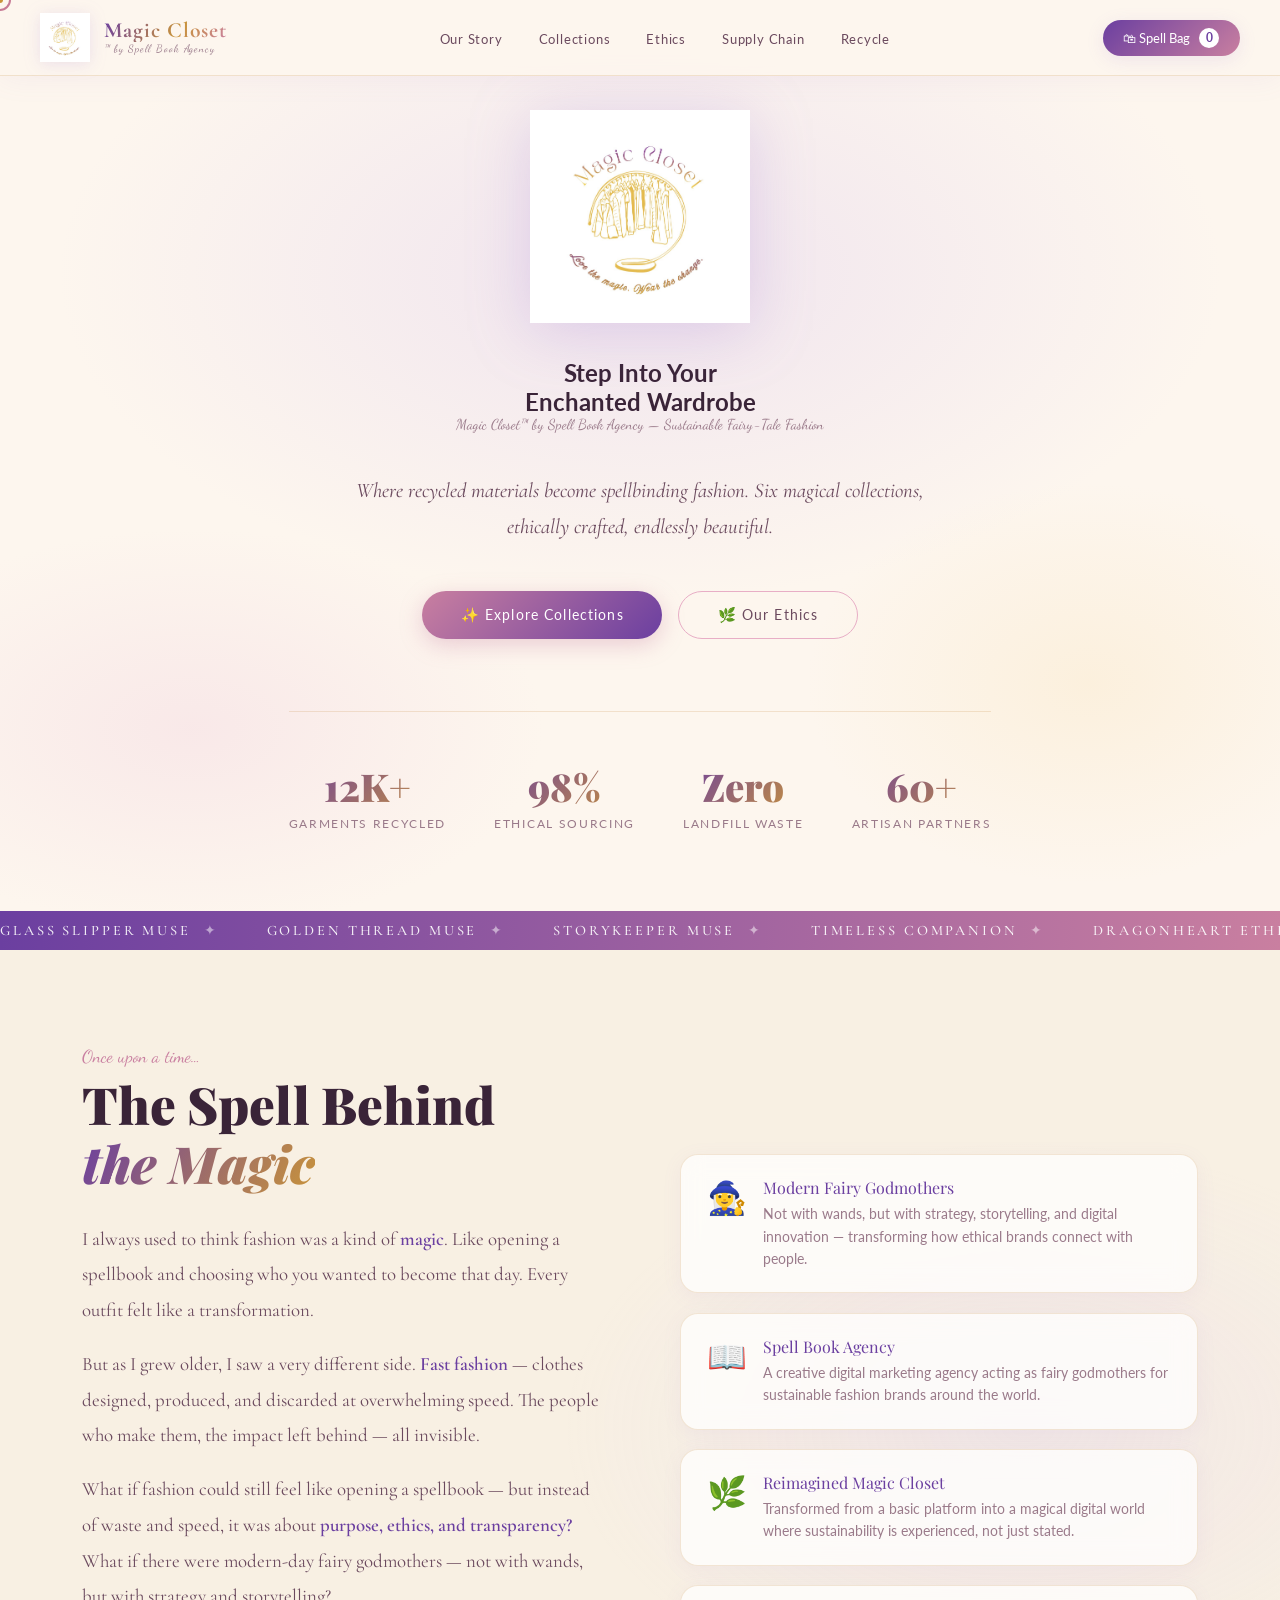
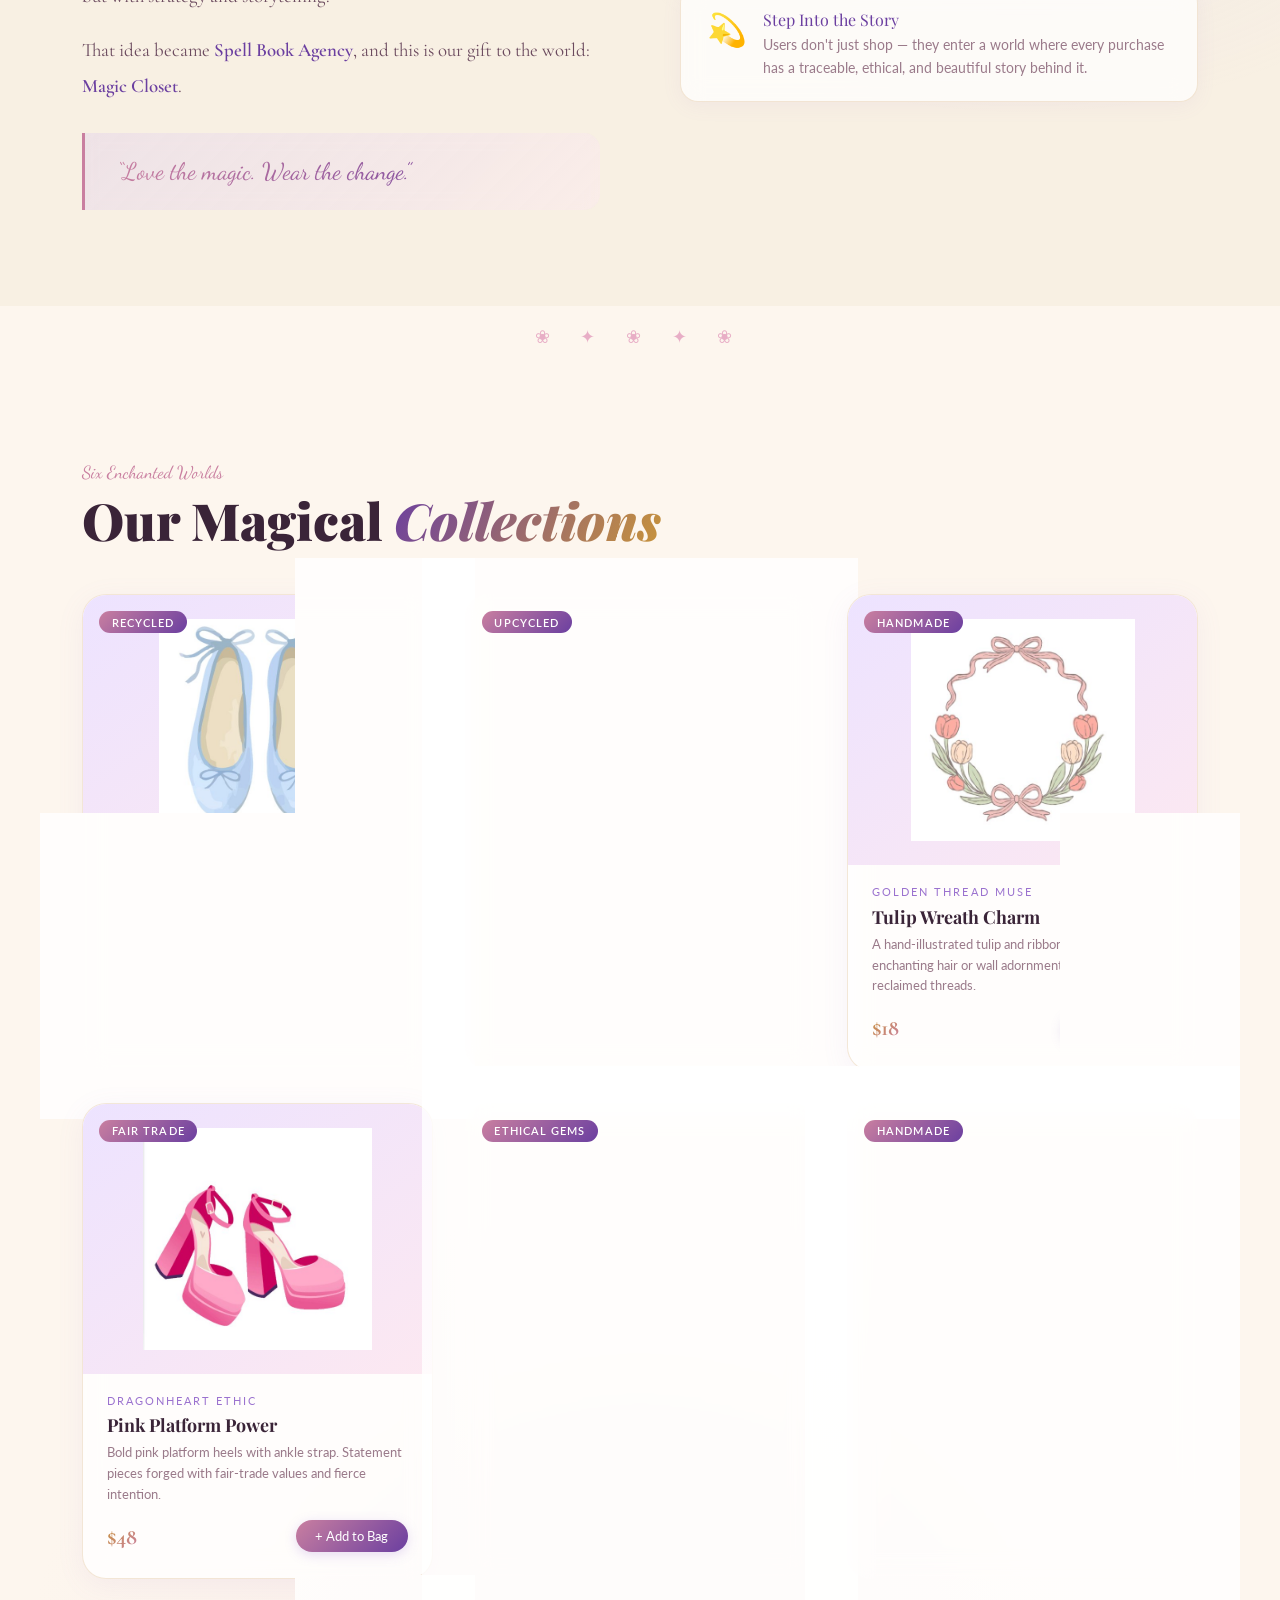
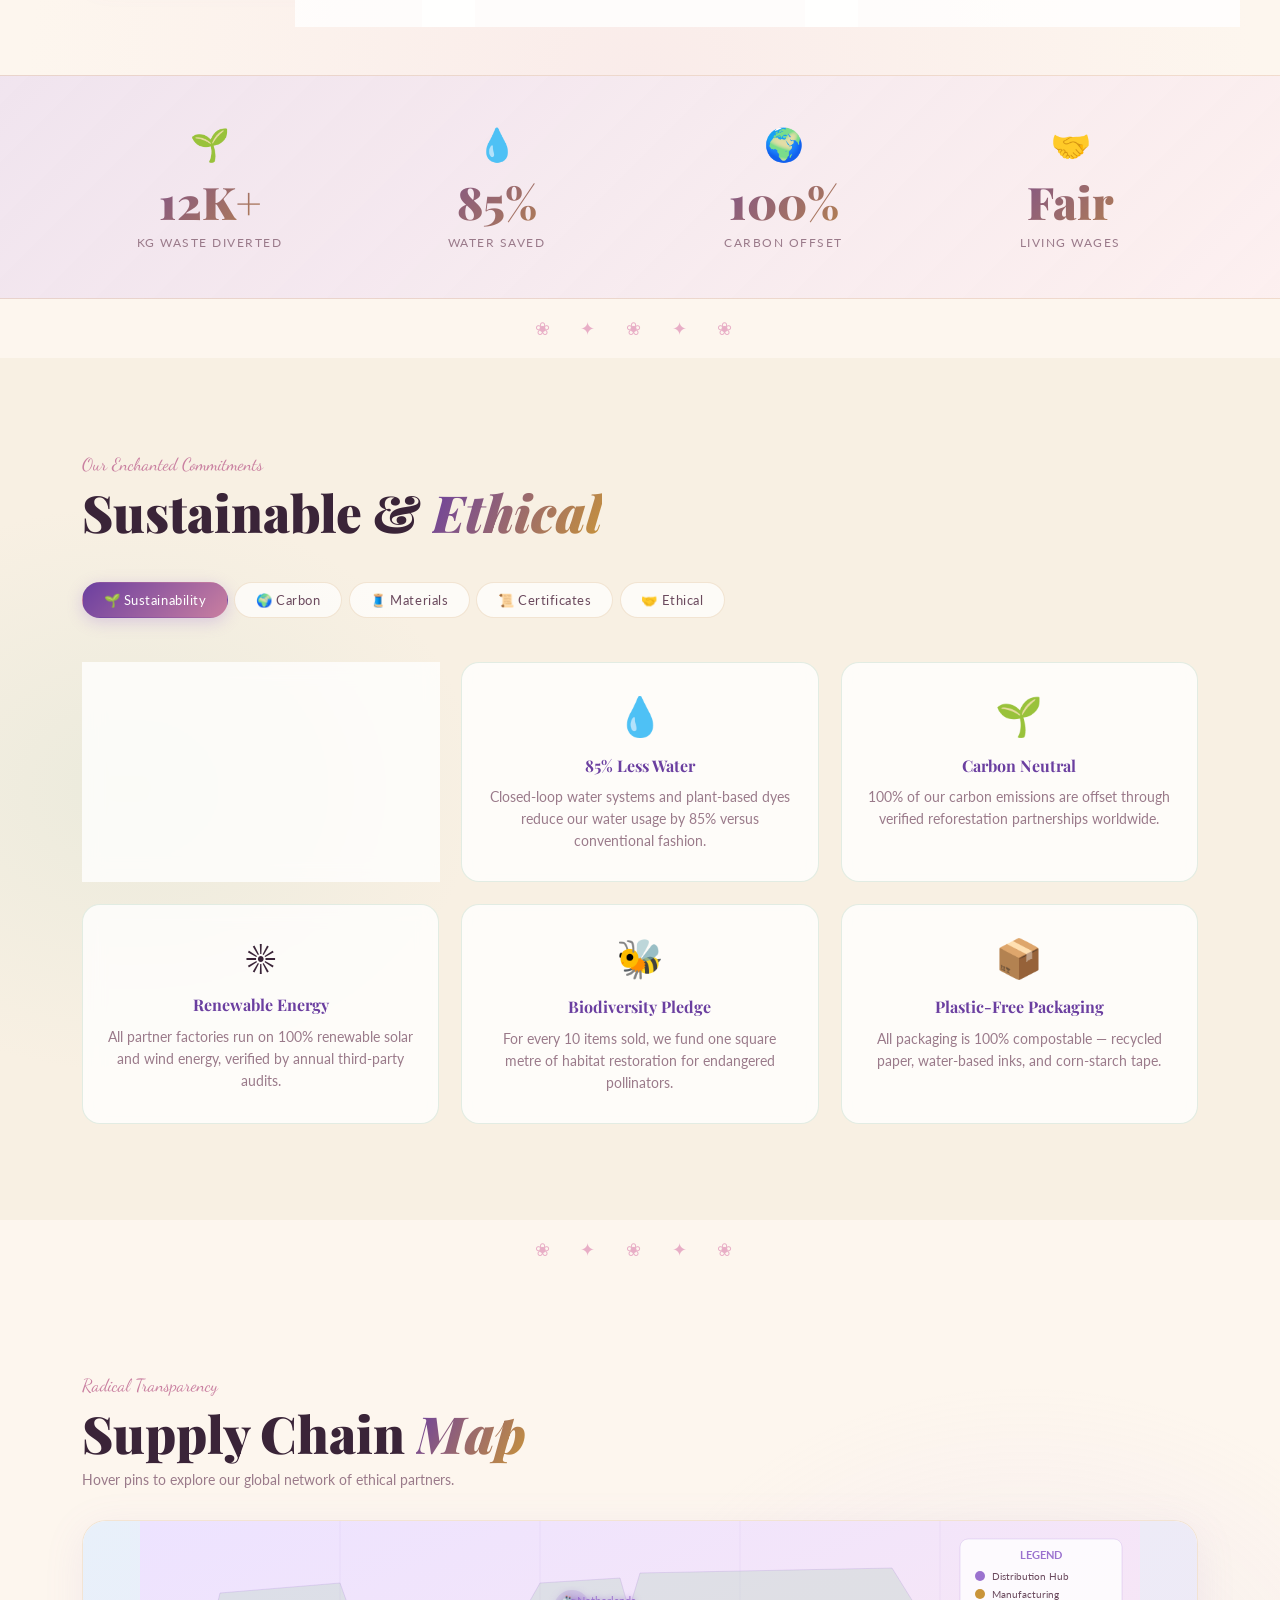
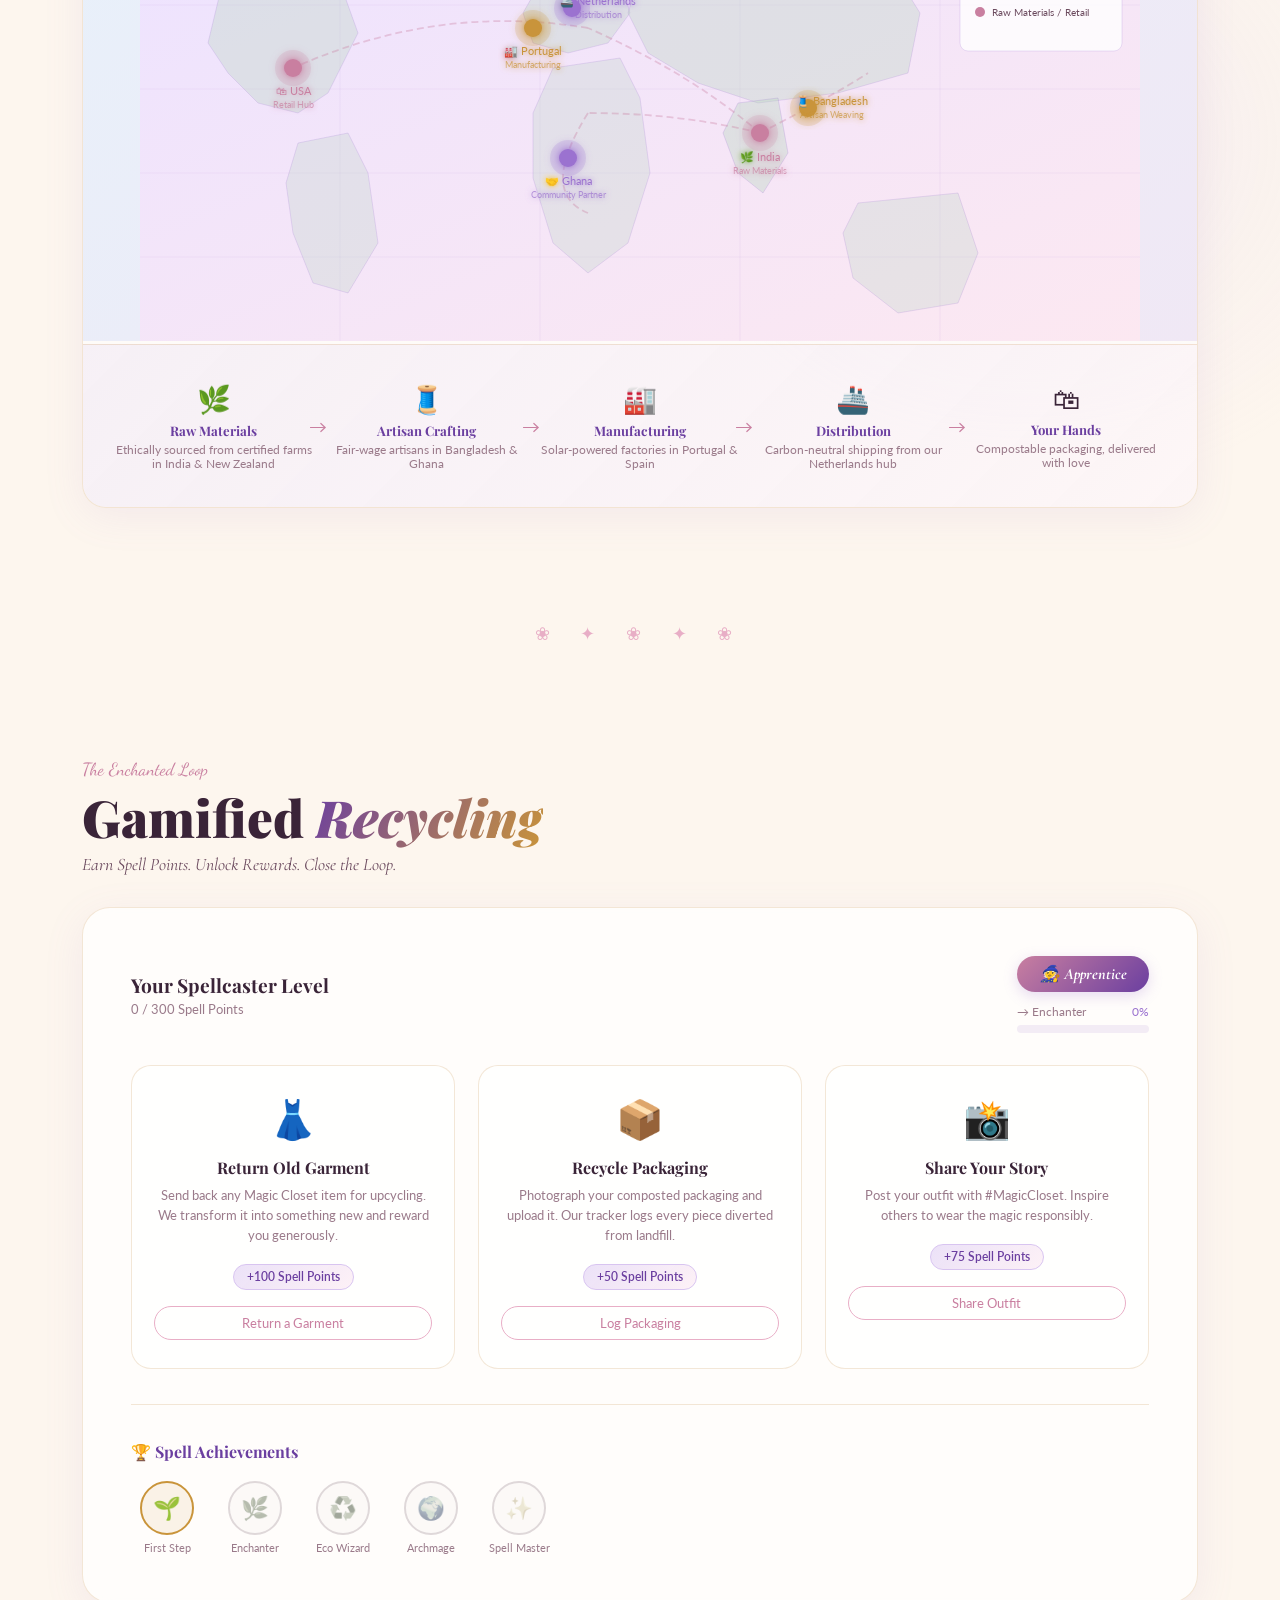
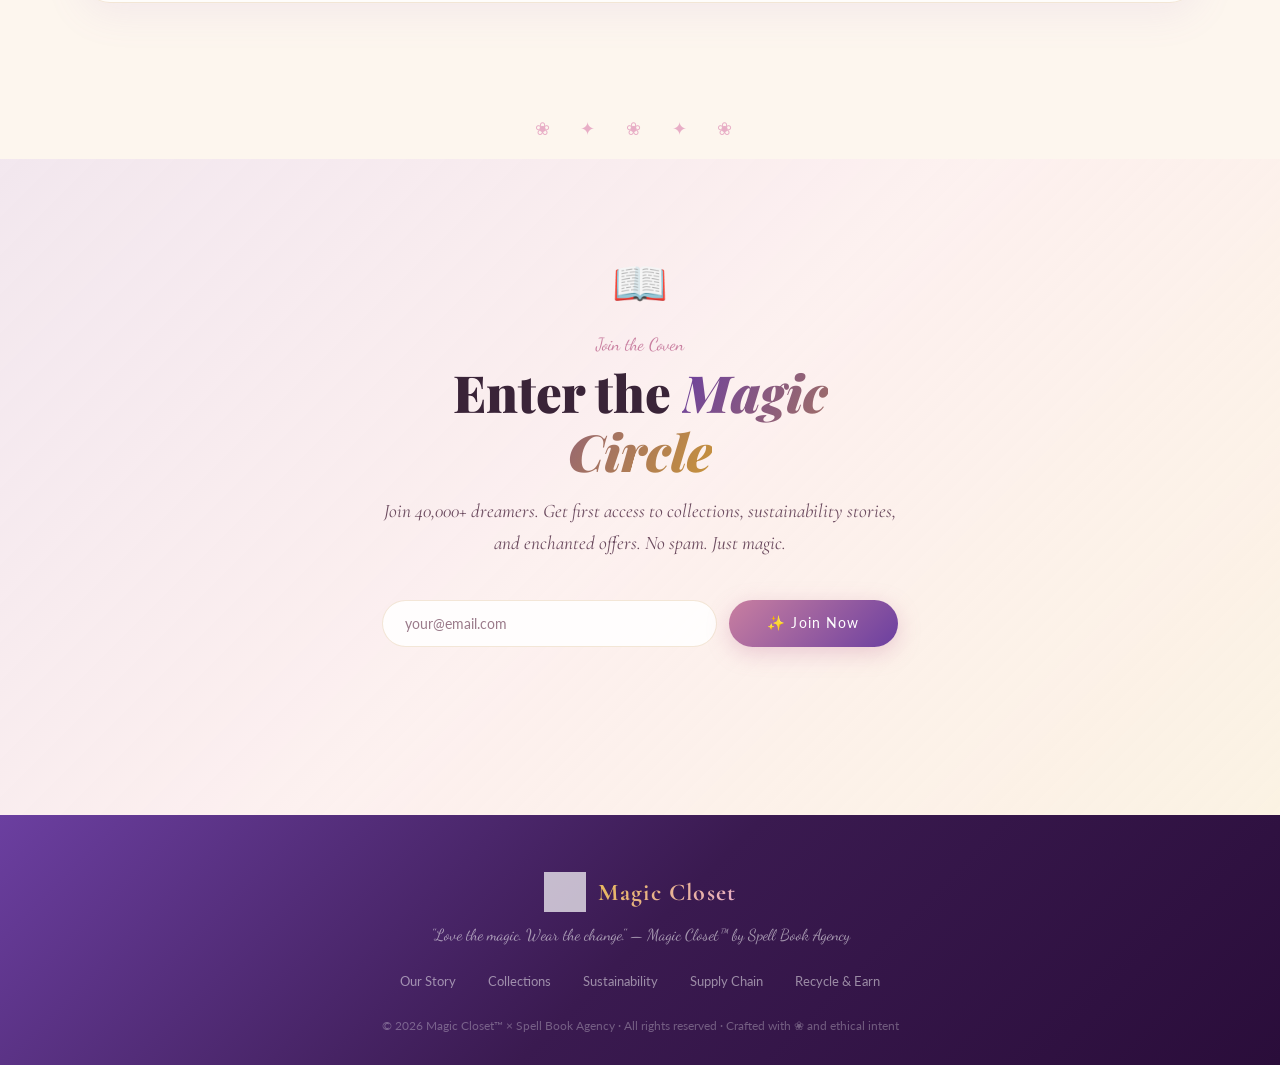
==== commit 5093ce00: "Create artisan section in index.html Added a new section for artisans with styling and content." ====
--- a/index.html
+++ b/index.html
@@ -575,6 +575,134 @@
 .s-step .si{font-size:1.7rem;display:block;margin-bottom:.4rem}
 .s-step h5{font-family:'Playfair Display',serif;font-size:.82rem;color:var(--violet-deep);margin-bottom:.2rem}
 .s-step p{font-size:.73rem;color:var(--text-soft)}
+   /* ARTISANS SECTION */
+.artisan-sec {
+  position: relative; z-index: 2;
+  padding: 6rem 3rem;
+  background: linear-gradient(160deg, rgba(184,221,208,.18) 0%, rgba(245,233,204,.15) 50%, rgba(212,184,224,.12) 100%);
+  border-top: 1px solid rgba(184,221,208,.4);
+  border-bottom: 1px solid rgba(201,168,76,.2);
+}
+.artisan-intro { max-width: 680px; margin: 0 auto 3rem; text-align: center; font-size: 1.1rem; color: var(--text-mid); line-height: 1.9; font-weight: 300; }
+.pledge-pills { display: flex; flex-wrap: wrap; gap: .9rem; justify-content: center; margin-bottom: 3rem; }
+.pledge-pill { display: flex; align-items: center; gap: .6rem; background: white; border: 1px solid rgba(184,221,208,.5); border-radius: 50px; padding: .55rem 1.1rem; font-size: .88rem; color: var(--text-mid); }
+.pledge-icon { font-size: 1rem; }
+.artisan-grid { display: grid; grid-template-columns: repeat(auto-fit, minmax(240px, 1fr)); gap: 1.5rem; max-width: 1100px; margin: 0 auto 3.5rem; }
+.artisan-card { background: rgba(255,255,255,.8); border: 1px solid rgba(212,184,224,.3); border-radius: 24px; padding: 1.8rem 1.6rem; transition: transform .3s, box-shadow .3s; position: relative; overflow: hidden; }
+.artisan-card::before { content: ''; position: absolute; top: 0; left: 0; right: 0; height: 4px; border-radius: 24px 24px 0 0; }
+.artisan-card.ac-gold::before { background: linear-gradient(90deg, #c9a84c, #e8d5a8); }
+.artisan-card.ac-mint::before { background: linear-gradient(90deg, #5db89a, #b8ddd0); }
+.artisan-card.ac-lilac::before { background: linear-gradient(90deg, #a87ec8, #d4b8e0); }
+.artisan-card.ac-rose::before  { background: linear-gradient(90deg, #d48fa0, #f2c4ce); }
+.artisan-card:hover { transform: translateY(-6px); box-shadow: 0 16px 45px rgba(168,126,200,.15); }
+.artisan-avatar { width: 56px; height: 56px; border-radius: 50%; display: flex; align-items: center; justify-content: center; font-size: 1.5rem; margin-bottom: .9rem; }
+.av-gold  { background: #f5e9cc; }
+.av-mint  { background: #e0f2ec; }
+.av-lilac { background: #f0e5f8; }
+.av-rose  { background: #fbe8ed; }
+.artisan-name { font-family: 'Cormorant Garamond', serif; font-size: 1.2rem; font-weight: 500; color: #3a2438; margin-bottom: .15rem; }
+.artisan-role { font-size: .7rem; letter-spacing: 2px; text-transform: uppercase; color: #b89aaa; margin-bottom: .6rem; }
+.artisan-location { font-size: .85rem; color: #7a5a6e; margin-bottom: .8rem; }
+.artisan-quote { font-size: .95rem; color: #7a5a6e; line-height: 1.7; font-weight: 300; font-style: italic; border-left: 2px solid rgba(201,168,76,.4); padding-left: .85rem; }
+.artisan-tag { display: inline-block; margin-top: .9rem; font-size: .68rem; letter-spacing: 1px; text-transform: uppercase; padding: .22rem .72rem; border-radius: 50px; }
+.atag-gold  { background: #f5e9cc; color: #8a6a1a; }
+.atag-mint  { background: #e0f2ec; color: #2a6a52; }
+.atag-lilac { background: #f0e5f8; color: #a87ec8; }
+.atag-rose  { background: #fbe8ed; color: #d48fa0; }
+.artisan-values { display: grid; grid-template-columns: repeat(auto-fit, minmax(190px, 1fr)); gap: 1.2rem; max-width: 900px; margin: 0 auto; }
+.aval-item { text-align: center; padding: 1.4rem 1rem; background: rgba(255,255,255,.6); border: 1px solid rgba(212,184,224,.25); border-radius: 18px; }
+.aval-icon  { font-size: 1.7rem; display: block; margin-bottom: .4rem; }
+.aval-title { font-family: 'Cormorant Garamond', serif; font-size: 1.1rem; font-weight: 500; color: #3a2438; margin-bottom: .25rem; }
+.aval-desc  { font-size: .85rem; color: #7a5a6e; line-height: 1.6; font-weight: 300; }
+   <!-- ARTISANS -->
+<section class="artisan-sec" id="artisans">
+
+  <div style="text-align:center;margin-bottom:3rem;">
+    <span style="font-family:'Great Vibes',cursive;font-size:1.4rem;color:#d48fa0;display:block;margin-bottom:.4rem;">The Hands Behind the Magic</span>
+    <h2 style="font-family:'Cormorant Garamond',serif;font-size:clamp(2rem,4vw,3.2rem);font-weight:300;color:#3a2438;">Our <em style="font-style:italic;color:#a87ec8;">Artisan</em> Partners</h2>
+  </div>
+
+  <div class="artisan-intro">
+    <p>Magic Closet will be built on a foundation of human skill and ethical care. Every piece will pass through the hands of carefully chosen artisan partners, selected for their craft expertise, fair labour practices, and shared belief that fashion can be both beautiful and responsible. We plan to work with 60+ artisan partners across independent studios, family-run workshops, and cooperative collectives.</p>
+  </div>
+
+  <div class="pledge-pills">
+    <div class="pledge-pill"><span class="pledge-icon">💰</span>Fair living wages guaranteed</div>
+    <div class="pledge-pill"><span class="pledge-icon">📋</span>Transparent supply chains</div>
+    <div class="pledge-pill"><span class="pledge-icon">🏡</span>Safe working conditions</div>
+    <div class="pledge-pill"><span class="pledge-icon">🌱</span>Eco-conscious production</div>
+    <div class="pledge-pill"><span class="pledge-icon">🤝</span>Long-term partnerships</div>
+    <div class="pledge-pill"><span class="pledge-icon">📖</span>Skills and training support</div>
+  </div>
+
+  <div class="artisan-grid">
+
+    <div class="artisan-card ac-gold">
+      <div class="artisan-avatar av-gold">🪡</div>
+      <div class="artisan-name">The Gilded Loom Collective</div>
+      <div class="artisan-role">Textile Weaving and Knitwear</div>
+      <div class="artisan-location">📍 Oaxaca, Mexico</div>
+      <p class="artisan-quote">"We will bring generations of weaving tradition into every thread, turning discarded yarn into something worth treasuring again."</p>
+      <span class="artisan-tag atag-gold">Golden Thread Muse</span>
+    </div>
+
+    <div class="artisan-card ac-mint">
+      <div class="artisan-avatar av-mint">♻️</div>
+      <div class="artisan-name">Verdant Stitch Studio</div>
+      <div class="artisan-role">Upcycling and Reworking</div>
+      <div class="artisan-location">📍 Porto, Portugal</div>
+      <p class="artisan-quote">"Every garment that arrives at our studio will leave with a new story to tell, and a second life it was always meant to have."</p>
+      <span class="artisan-tag atag-mint">Storykeeper Muse</span>
+    </div>
+
+    <div class="artisan-card ac-lilac">
+      <div class="artisan-avatar av-lilac">💎</div>
+      <div class="artisan-name">Lumina Gem Workshop</div>
+      <div class="artisan-role">Jewelry and Accessories</div>
+      <div class="artisan-location">📍 Jaipur, India</div>
+      <p class="artisan-quote">"Our jewellers will craft each piece by hand, using only recycled metals and ethically traced stones to create something truly timeless."</p>
+      <span class="artisan-tag atag-lilac">Infinite Gem Collection</span>
+    </div>
+
+    <div class="artisan-card ac-rose">
+      <div class="artisan-avatar av-rose">👠</div>
+      <div class="artisan-name">Sole Revival Atelier</div>
+      <div class="artisan-role">Footwear and Cobblers</div>
+      <div class="artisan-location">📍 Florence, Italy</div>
+      <p class="artisan-quote">"We will take reclaimed leathers and salvaged soles and hand-finish every pair so that each shoe feels like it was made for one person alone."</p>
+      <span class="artisan-tag atag-rose">Glass Slipper Muse</span>
+    </div>
+
+  </div>
+
+  <div style="text-align:center;margin-bottom:1.8rem;">
+    <h3 style="font-family:'Cormorant Garamond',serif;font-size:clamp(1.5rem,3vw,2.2rem);font-weight:300;color:#3a2438;">Our <em style="font-style:italic;color:#a87ec8;">Commitment</em> to Every Maker</h3>
+  </div>
+
+  <div class="artisan-values">
+    <div class="aval-item">
+      <span class="aval-icon">💸</span>
+      <div class="aval-title">Above-Market Pay</div>
+      <div class="aval-desc">Every artisan partner will receive wages that exceed local living standards, always.</div>
+    </div>
+    <div class="aval-item">
+      <span class="aval-icon">🔍</span>
+      <div class="aval-title">Full Transparency</div>
+      <div class="aval-desc">We will publish the name, location, and working conditions of every workshop in our network.</div>
+    </div>
+    <div class="aval-item">
+      <span class="aval-icon">📈</span>
+      <div class="aval-title">Growth Together</div>
+      <div class="aval-desc">A portion of every sale will go directly into skills development and equipment funds for our partners.</div>
+    </div>
+    <div class="aval-item">
+      <span class="aval-icon">🌍</span>
+      <div class="aval-title">Local Materials First</div>
+      <div class="aval-desc">We will prioritise sourcing recycled and reclaimed materials from within each artisan's own region.</div>
+    </div>
+  </div>
+
+</section>
 
 /* ══ RECYCLING GAME ══ */
 #gamify{
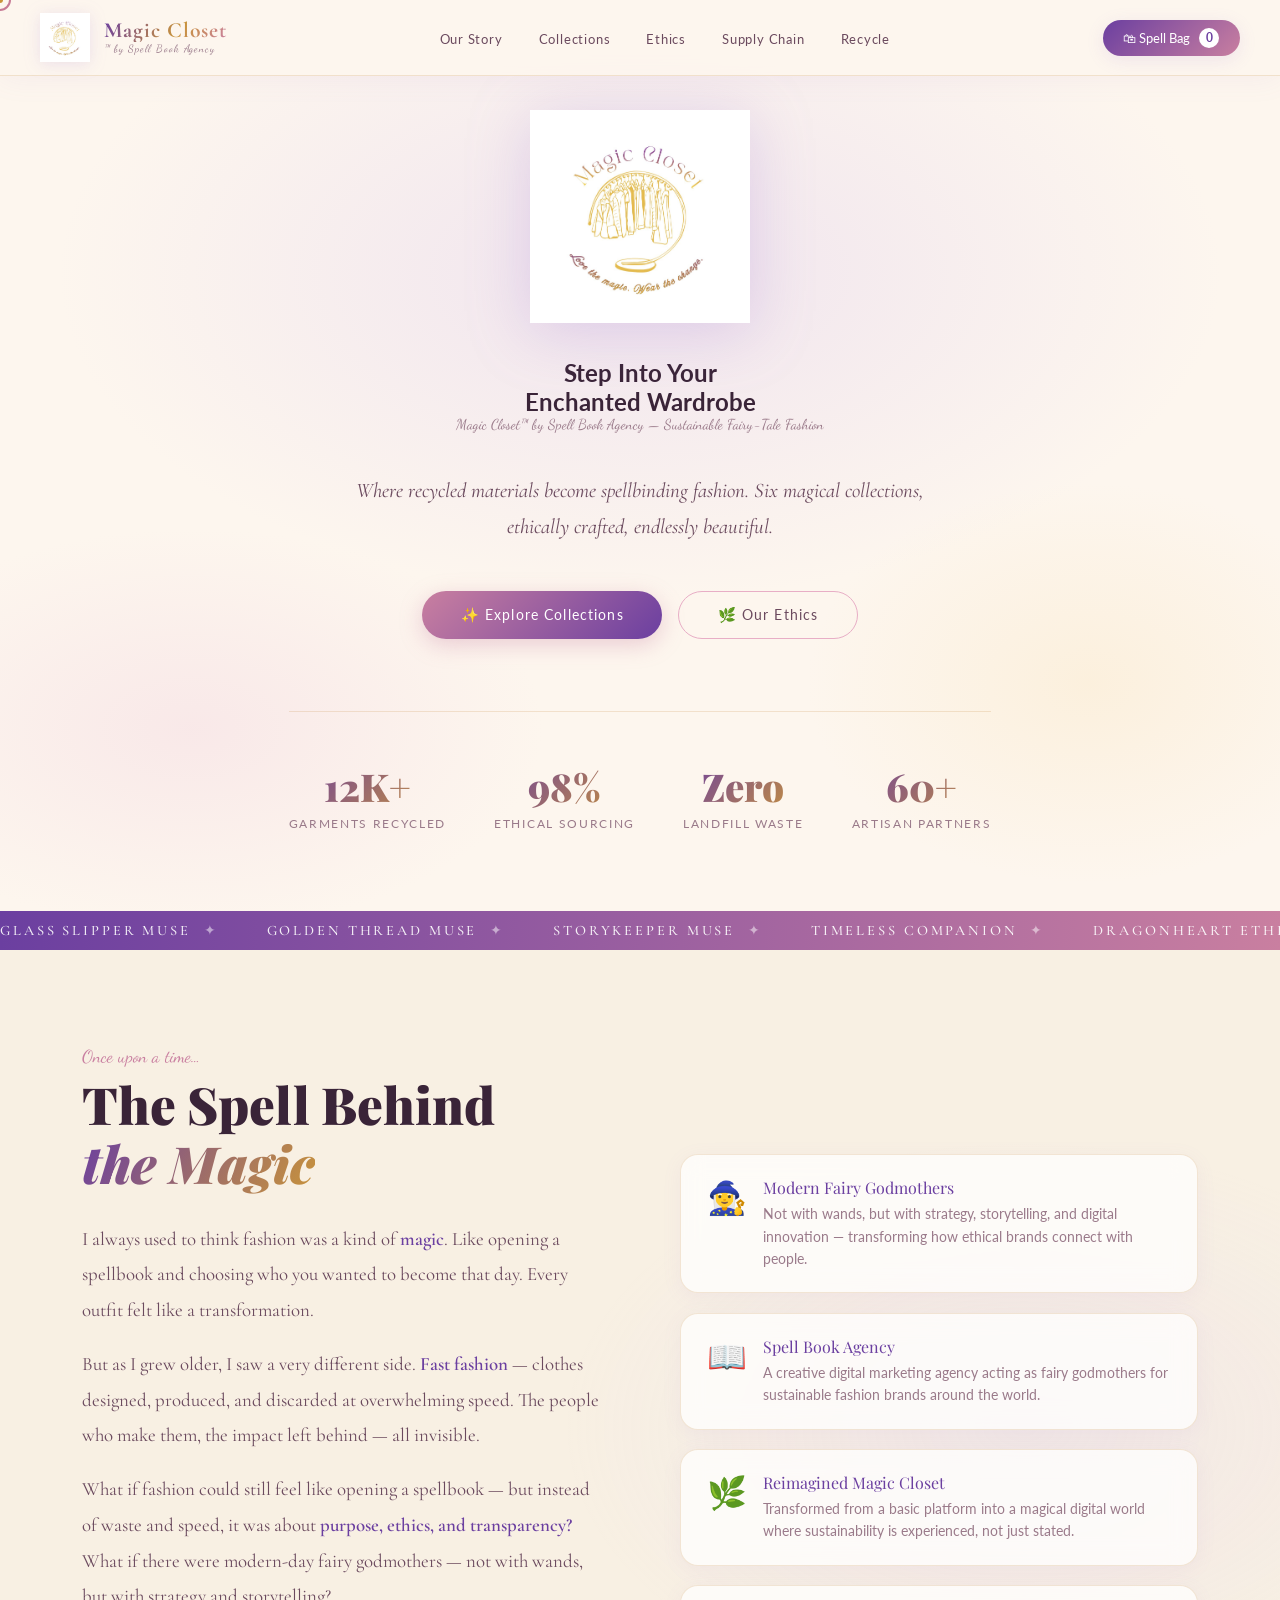
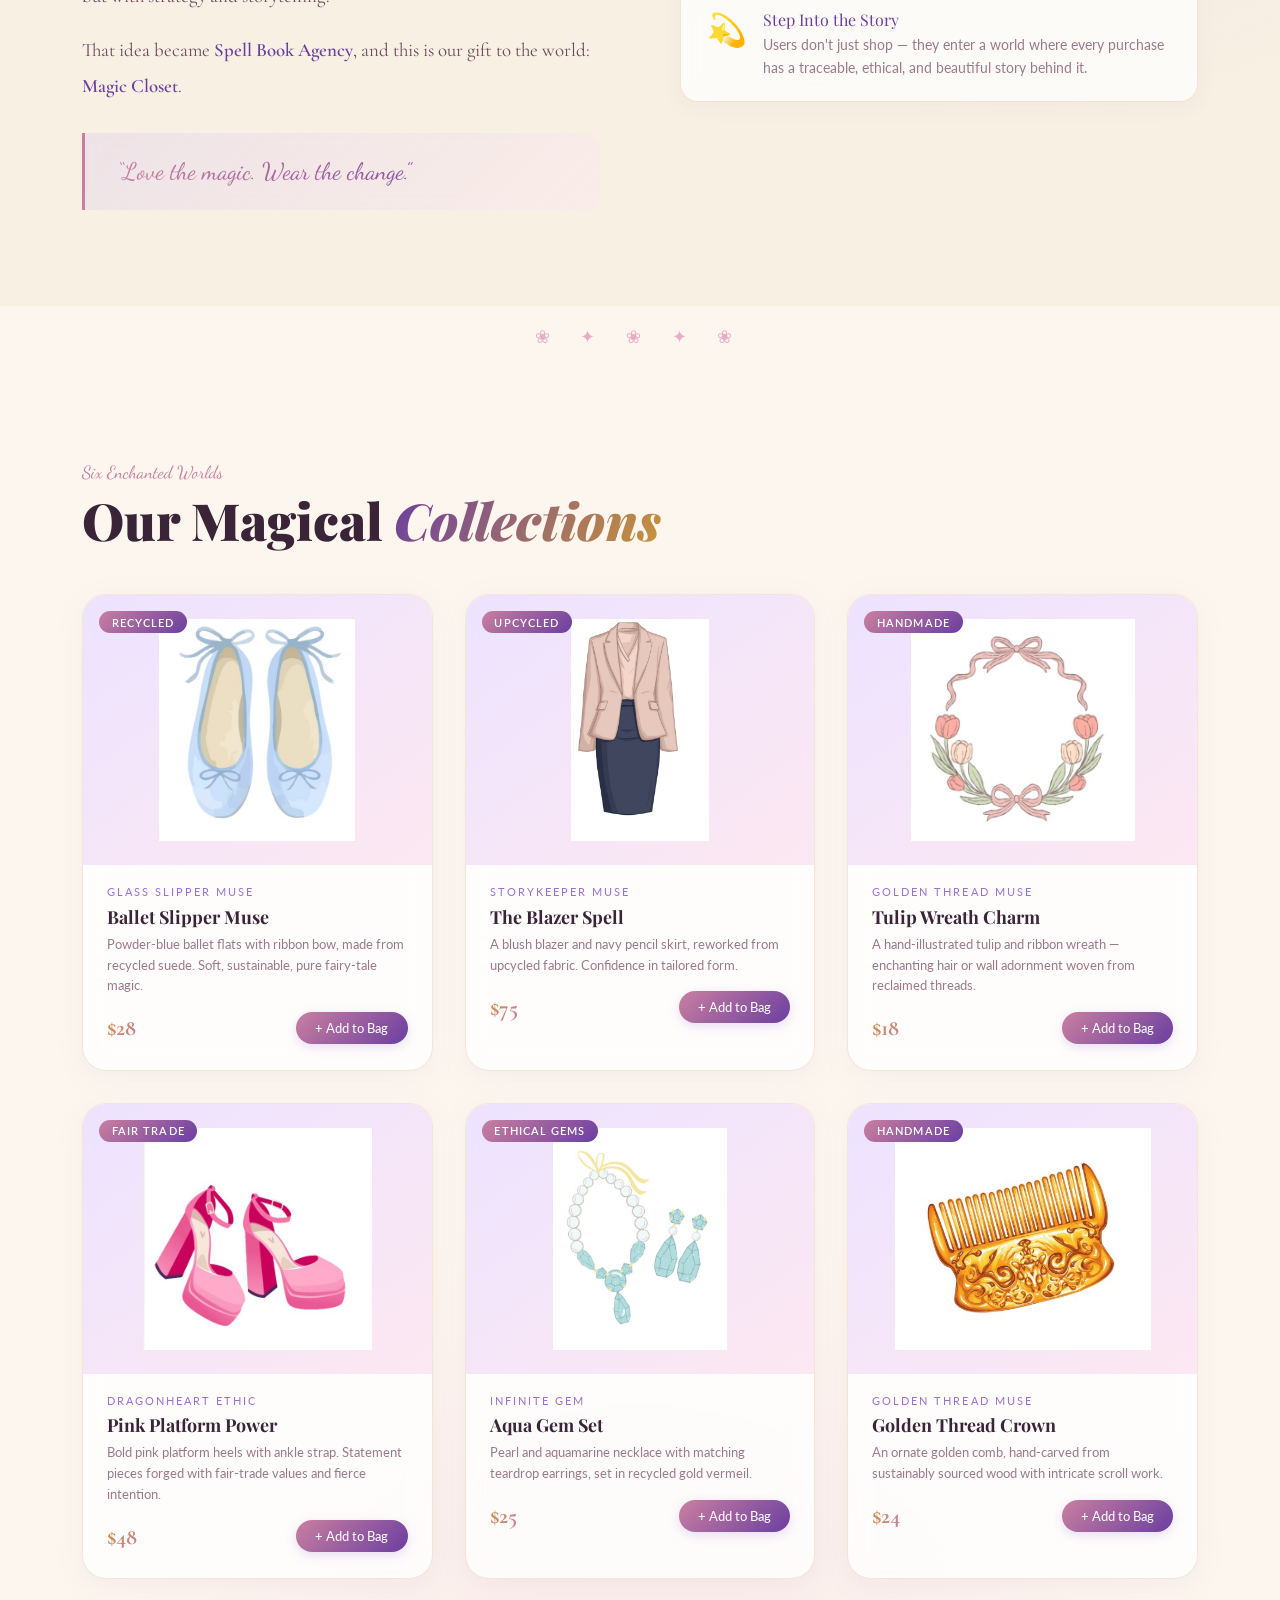
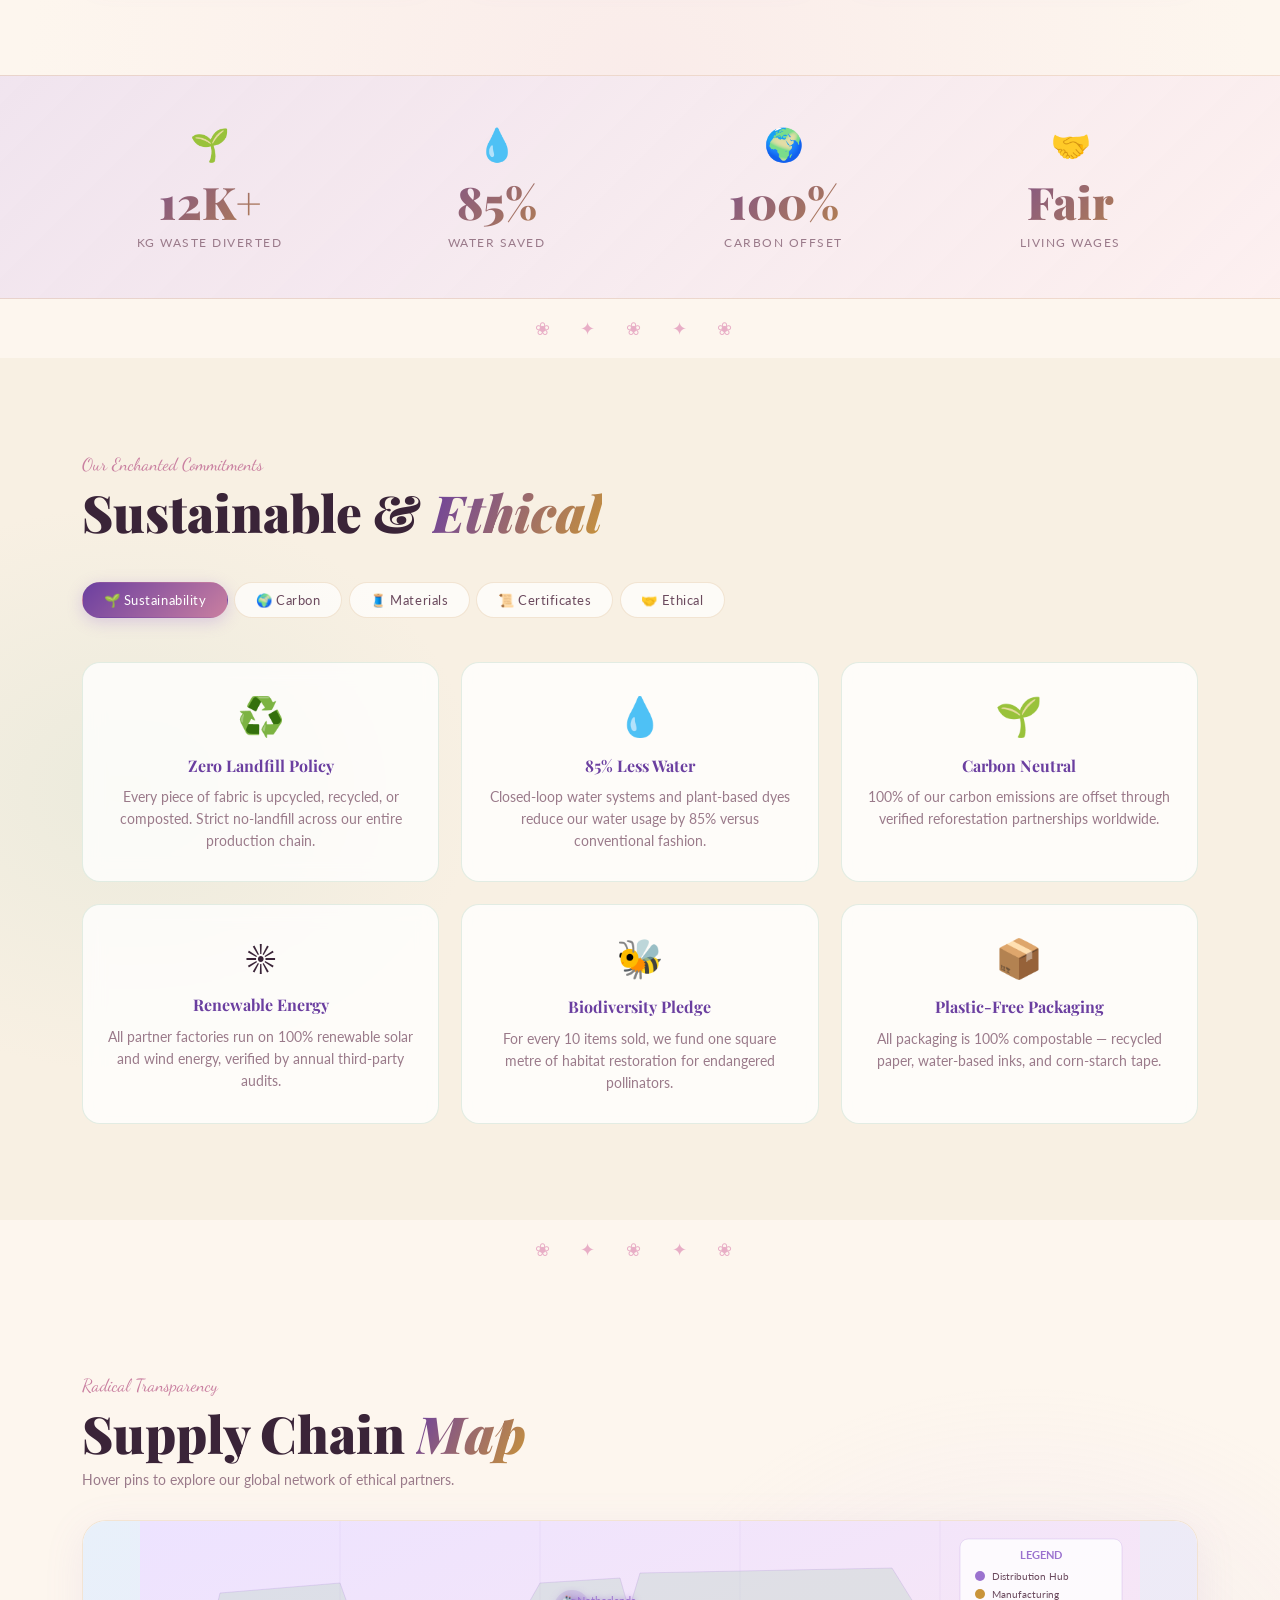
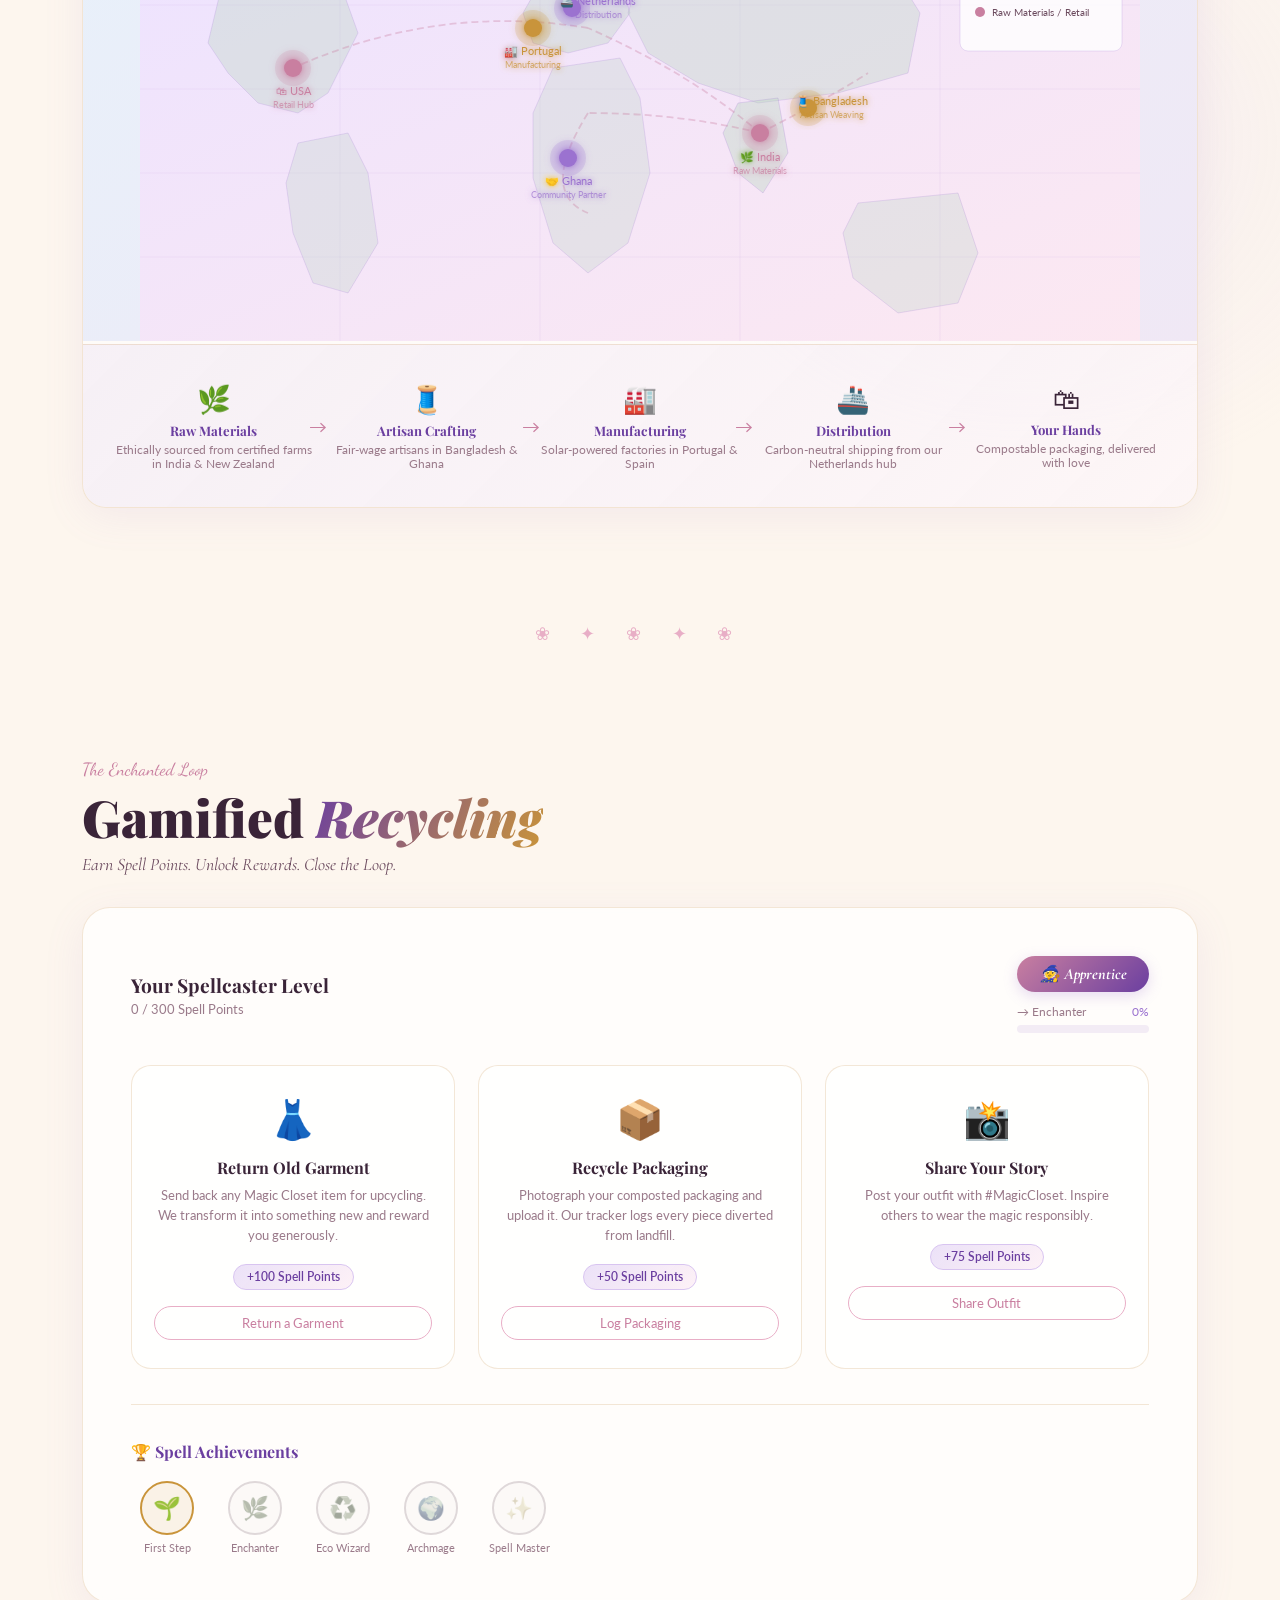
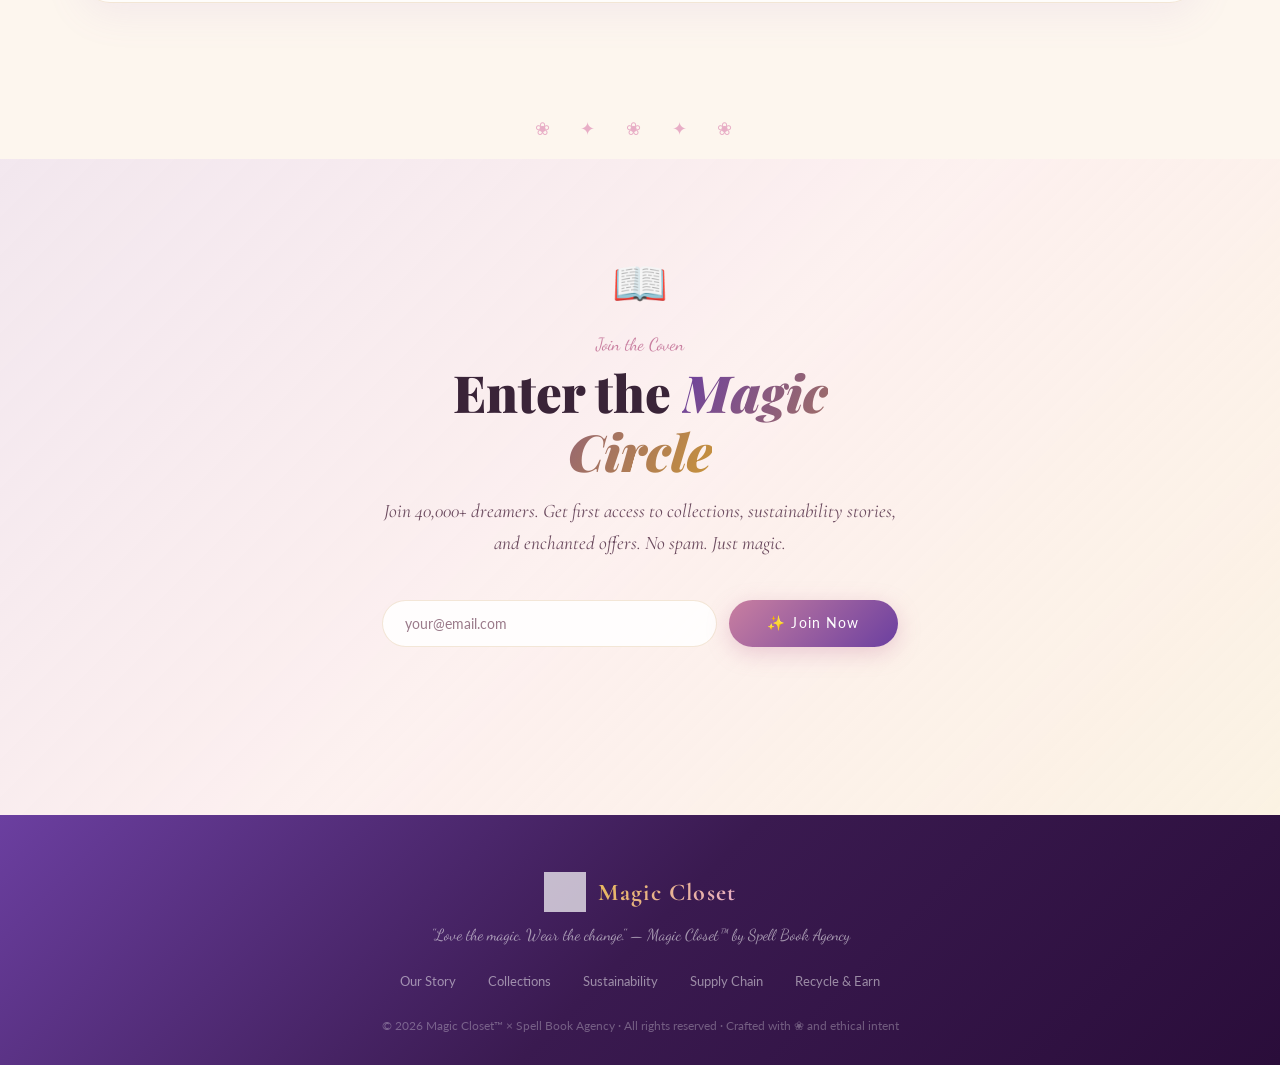
==== commit c0acbeb3: "Refactor artisans section styles and markup Removed the existing styles for the artisans section and" ====
--- a/index.html
+++ b/index.html
@@ -576,44 +576,7 @@
 .s-step h5{font-family:'Playfair Display',serif;font-size:.82rem;color:var(--violet-deep);margin-bottom:.2rem}
 .s-step p{font-size:.73rem;color:var(--text-soft)}
    /* ARTISANS SECTION */
-.artisan-sec {
-  position: relative; z-index: 2;
-  padding: 6rem 3rem;
-  background: linear-gradient(160deg, rgba(184,221,208,.18) 0%, rgba(245,233,204,.15) 50%, rgba(212,184,224,.12) 100%);
-  border-top: 1px solid rgba(184,221,208,.4);
-  border-bottom: 1px solid rgba(201,168,76,.2);
-}
-.artisan-intro { max-width: 680px; margin: 0 auto 3rem; text-align: center; font-size: 1.1rem; color: var(--text-mid); line-height: 1.9; font-weight: 300; }
-.pledge-pills { display: flex; flex-wrap: wrap; gap: .9rem; justify-content: center; margin-bottom: 3rem; }
-.pledge-pill { display: flex; align-items: center; gap: .6rem; background: white; border: 1px solid rgba(184,221,208,.5); border-radius: 50px; padding: .55rem 1.1rem; font-size: .88rem; color: var(--text-mid); }
-.pledge-icon { font-size: 1rem; }
-.artisan-grid { display: grid; grid-template-columns: repeat(auto-fit, minmax(240px, 1fr)); gap: 1.5rem; max-width: 1100px; margin: 0 auto 3.5rem; }
-.artisan-card { background: rgba(255,255,255,.8); border: 1px solid rgba(212,184,224,.3); border-radius: 24px; padding: 1.8rem 1.6rem; transition: transform .3s, box-shadow .3s; position: relative; overflow: hidden; }
-.artisan-card::before { content: ''; position: absolute; top: 0; left: 0; right: 0; height: 4px; border-radius: 24px 24px 0 0; }
-.artisan-card.ac-gold::before { background: linear-gradient(90deg, #c9a84c, #e8d5a8); }
-.artisan-card.ac-mint::before { background: linear-gradient(90deg, #5db89a, #b8ddd0); }
-.artisan-card.ac-lilac::before { background: linear-gradient(90deg, #a87ec8, #d4b8e0); }
-.artisan-card.ac-rose::before  { background: linear-gradient(90deg, #d48fa0, #f2c4ce); }
-.artisan-card:hover { transform: translateY(-6px); box-shadow: 0 16px 45px rgba(168,126,200,.15); }
-.artisan-avatar { width: 56px; height: 56px; border-radius: 50%; display: flex; align-items: center; justify-content: center; font-size: 1.5rem; margin-bottom: .9rem; }
-.av-gold  { background: #f5e9cc; }
-.av-mint  { background: #e0f2ec; }
-.av-lilac { background: #f0e5f8; }
-.av-rose  { background: #fbe8ed; }
-.artisan-name { font-family: 'Cormorant Garamond', serif; font-size: 1.2rem; font-weight: 500; color: #3a2438; margin-bottom: .15rem; }
-.artisan-role { font-size: .7rem; letter-spacing: 2px; text-transform: uppercase; color: #b89aaa; margin-bottom: .6rem; }
-.artisan-location { font-size: .85rem; color: #7a5a6e; margin-bottom: .8rem; }
-.artisan-quote { font-size: .95rem; color: #7a5a6e; line-height: 1.7; font-weight: 300; font-style: italic; border-left: 2px solid rgba(201,168,76,.4); padding-left: .85rem; }
-.artisan-tag { display: inline-block; margin-top: .9rem; font-size: .68rem; letter-spacing: 1px; text-transform: uppercase; padding: .22rem .72rem; border-radius: 50px; }
-.atag-gold  { background: #f5e9cc; color: #8a6a1a; }
-.atag-mint  { background: #e0f2ec; color: #2a6a52; }
-.atag-lilac { background: #f0e5f8; color: #a87ec8; }
-.atag-rose  { background: #fbe8ed; color: #d48fa0; }
-.artisan-values { display: grid; grid-template-columns: repeat(auto-fit, minmax(190px, 1fr)); gap: 1.2rem; max-width: 900px; margin: 0 auto; }
-.aval-item { text-align: center; padding: 1.4rem 1rem; background: rgba(255,255,255,.6); border: 1px solid rgba(212,184,224,.25); border-radius: 18px; }
-.aval-icon  { font-size: 1.7rem; display: block; margin-bottom: .4rem; }
-.aval-title { font-family: 'Cormorant Garamond', serif; font-size: 1.1rem; font-weight: 500; color: #3a2438; margin-bottom: .25rem; }
-.aval-desc  { font-size: .85rem; color: #7a5a6e; line-height: 1.6; font-weight: 300; }
+.
    <!-- ARTISANS -->
 <section class="artisan-sec" id="artisans">
 
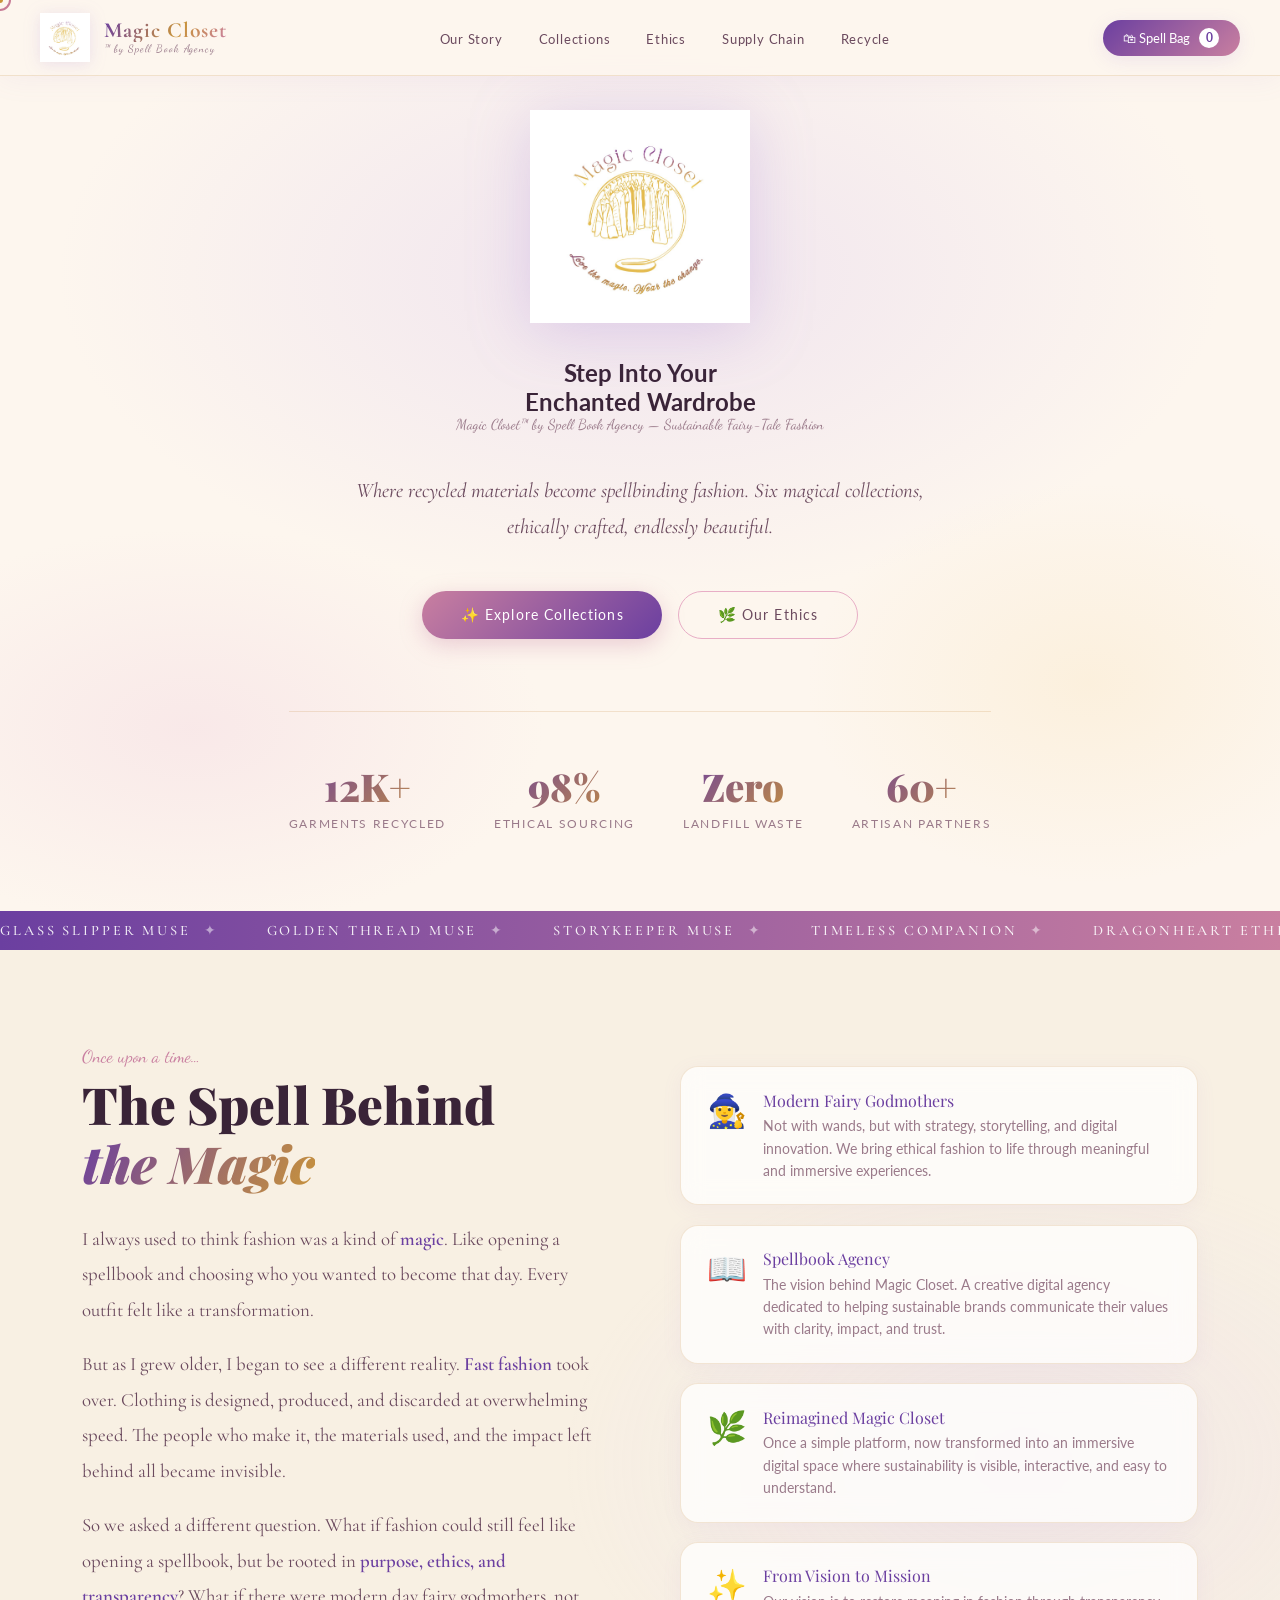
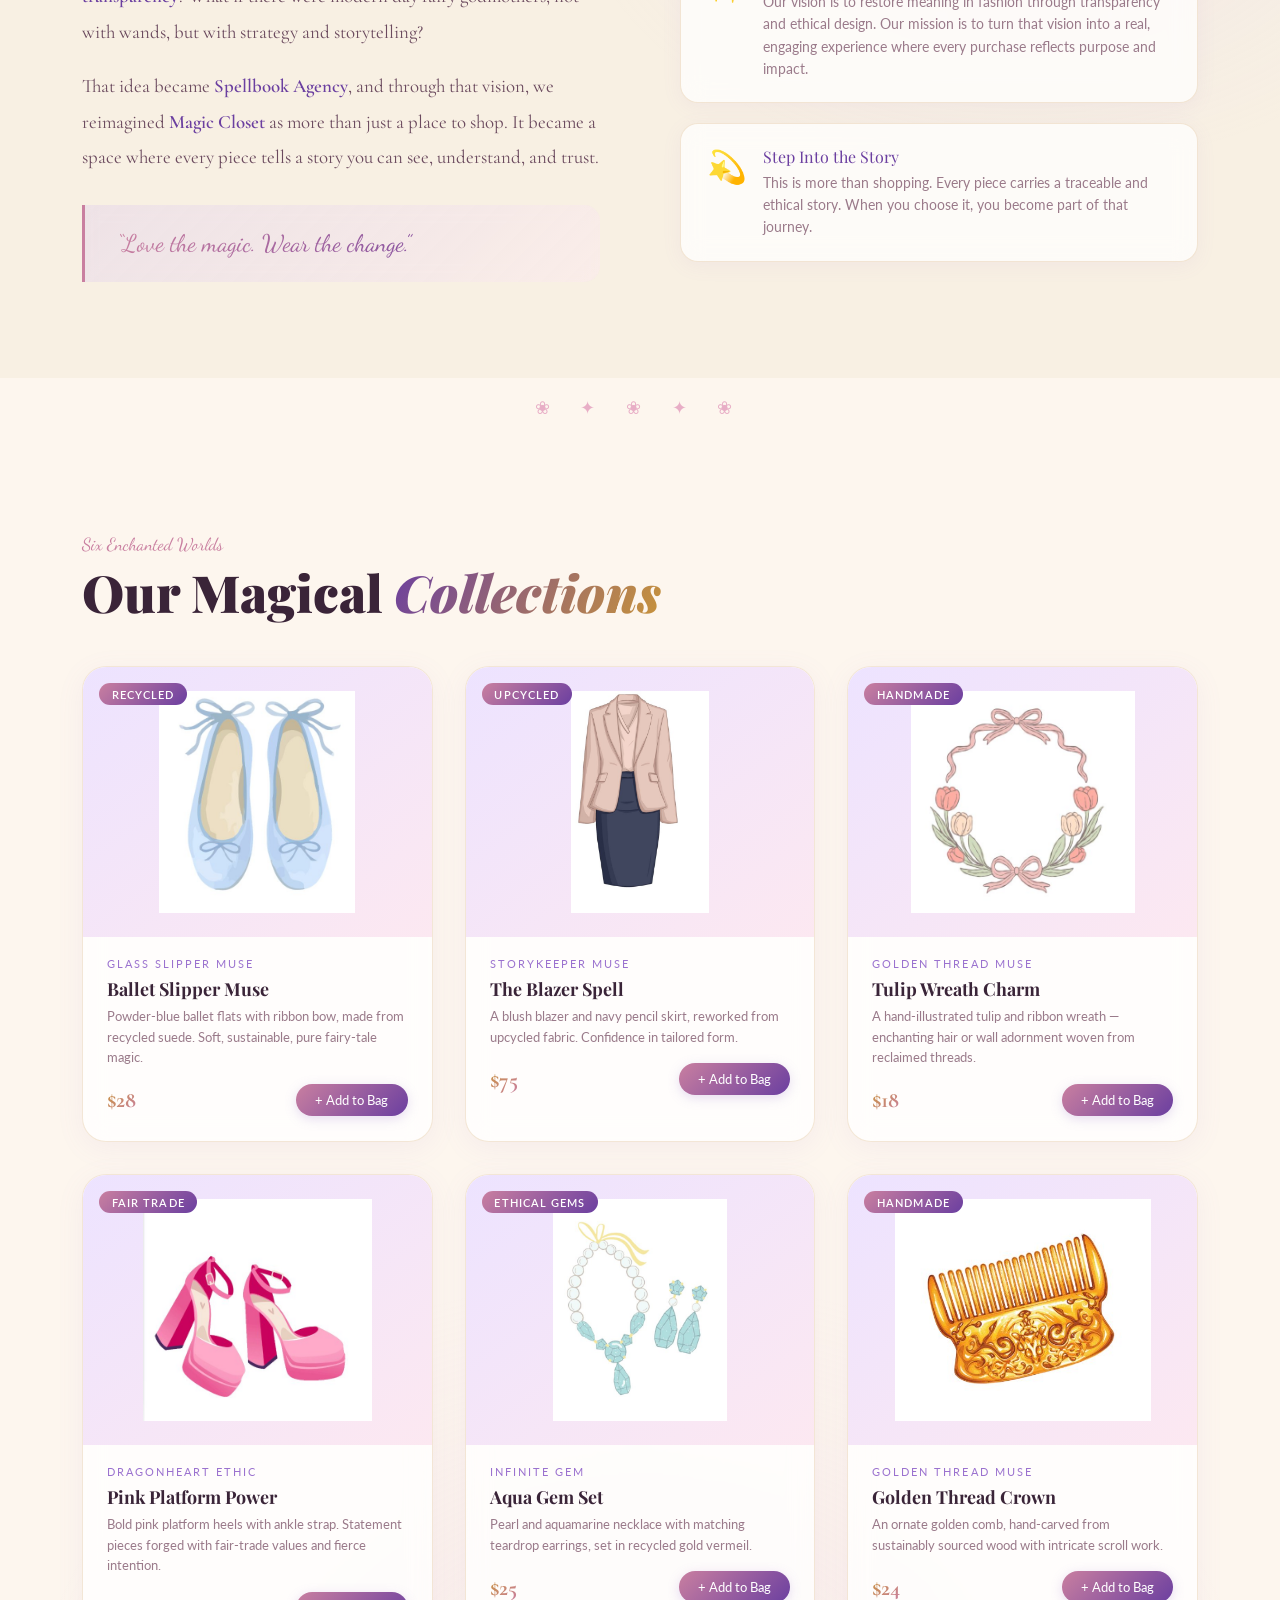
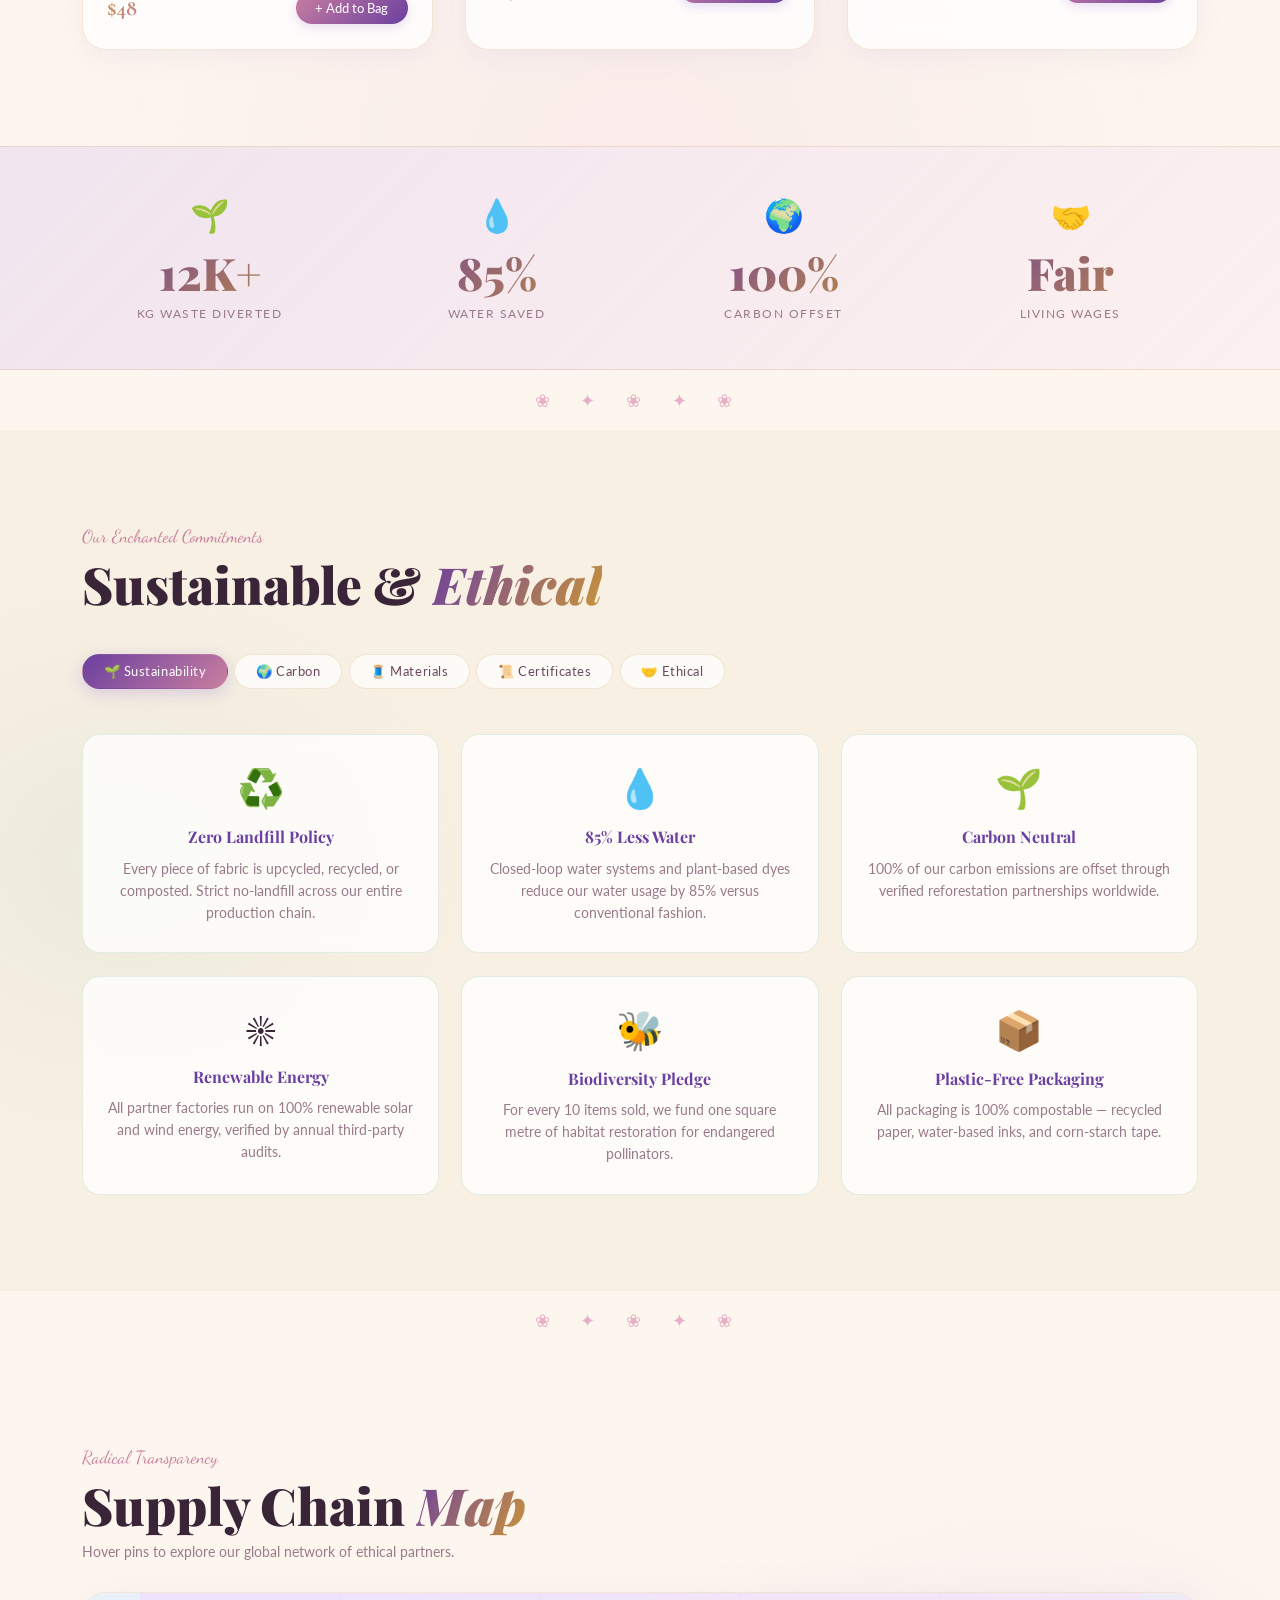
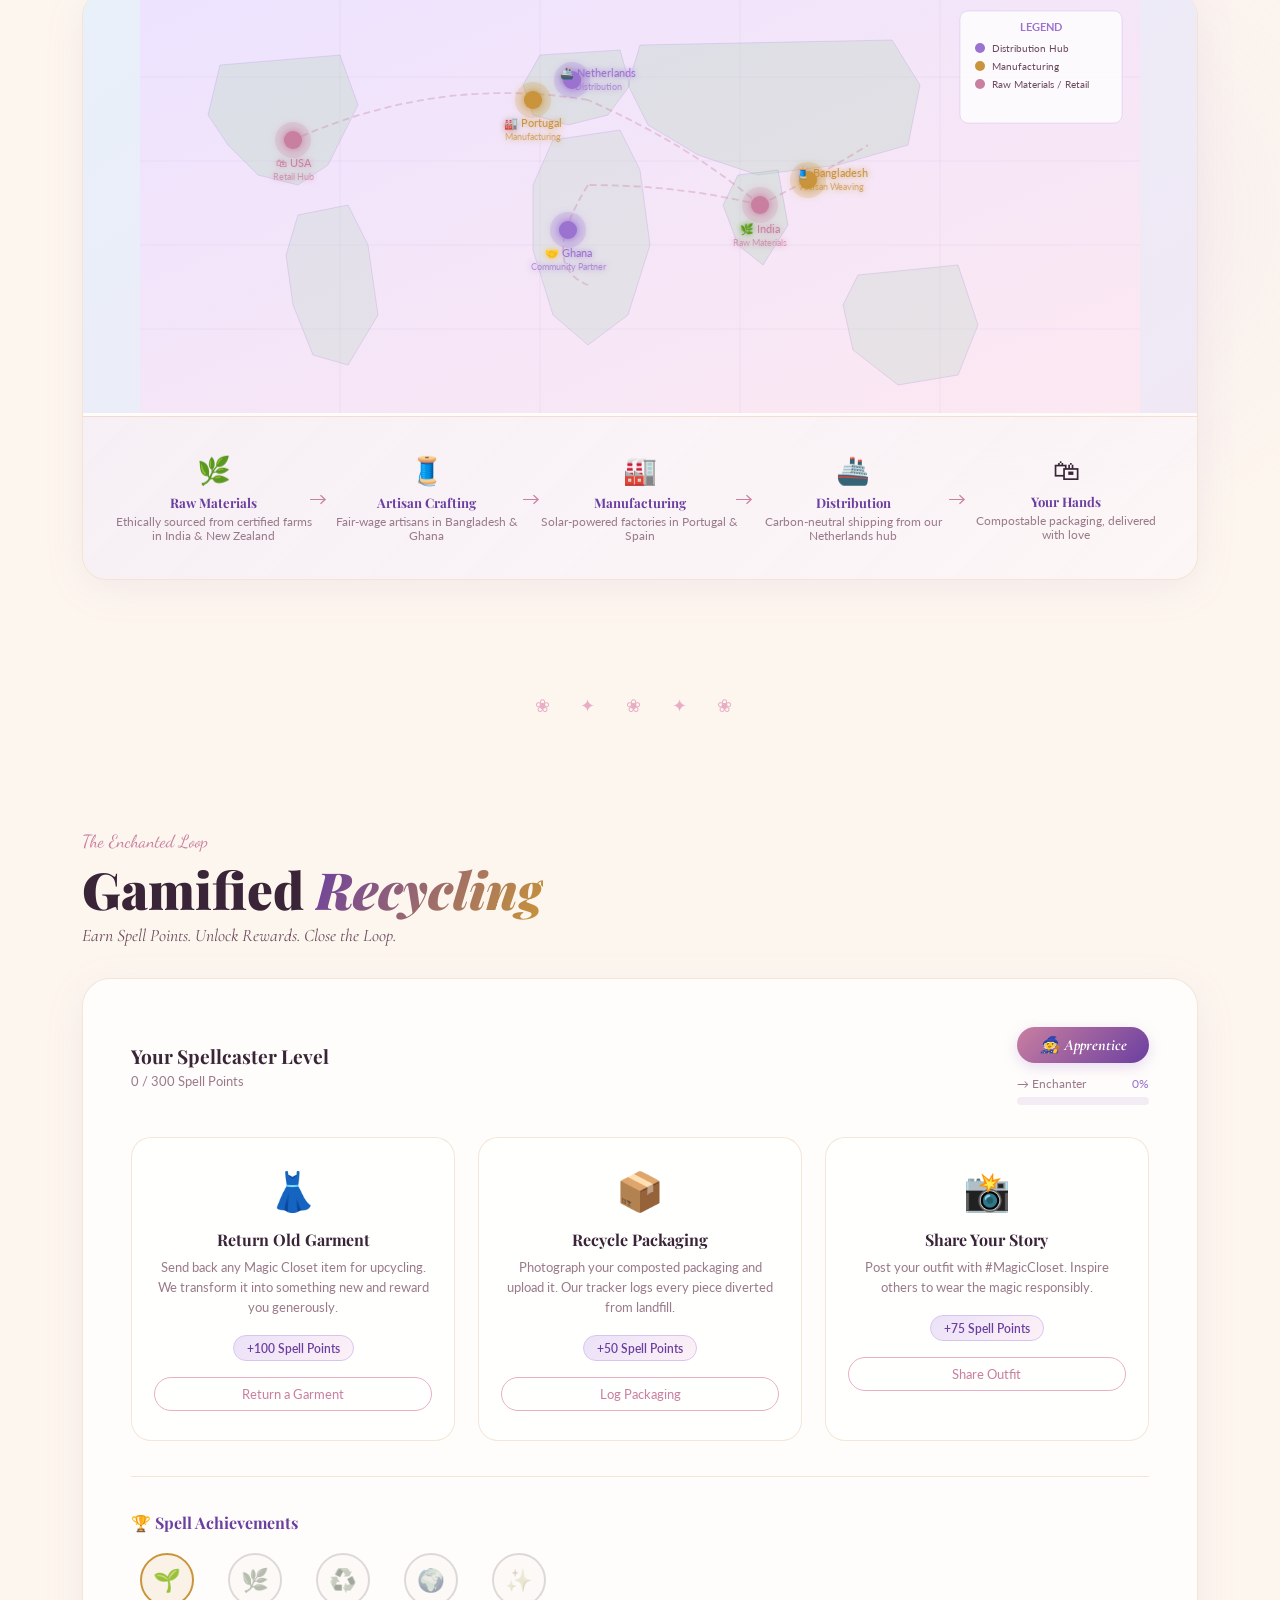
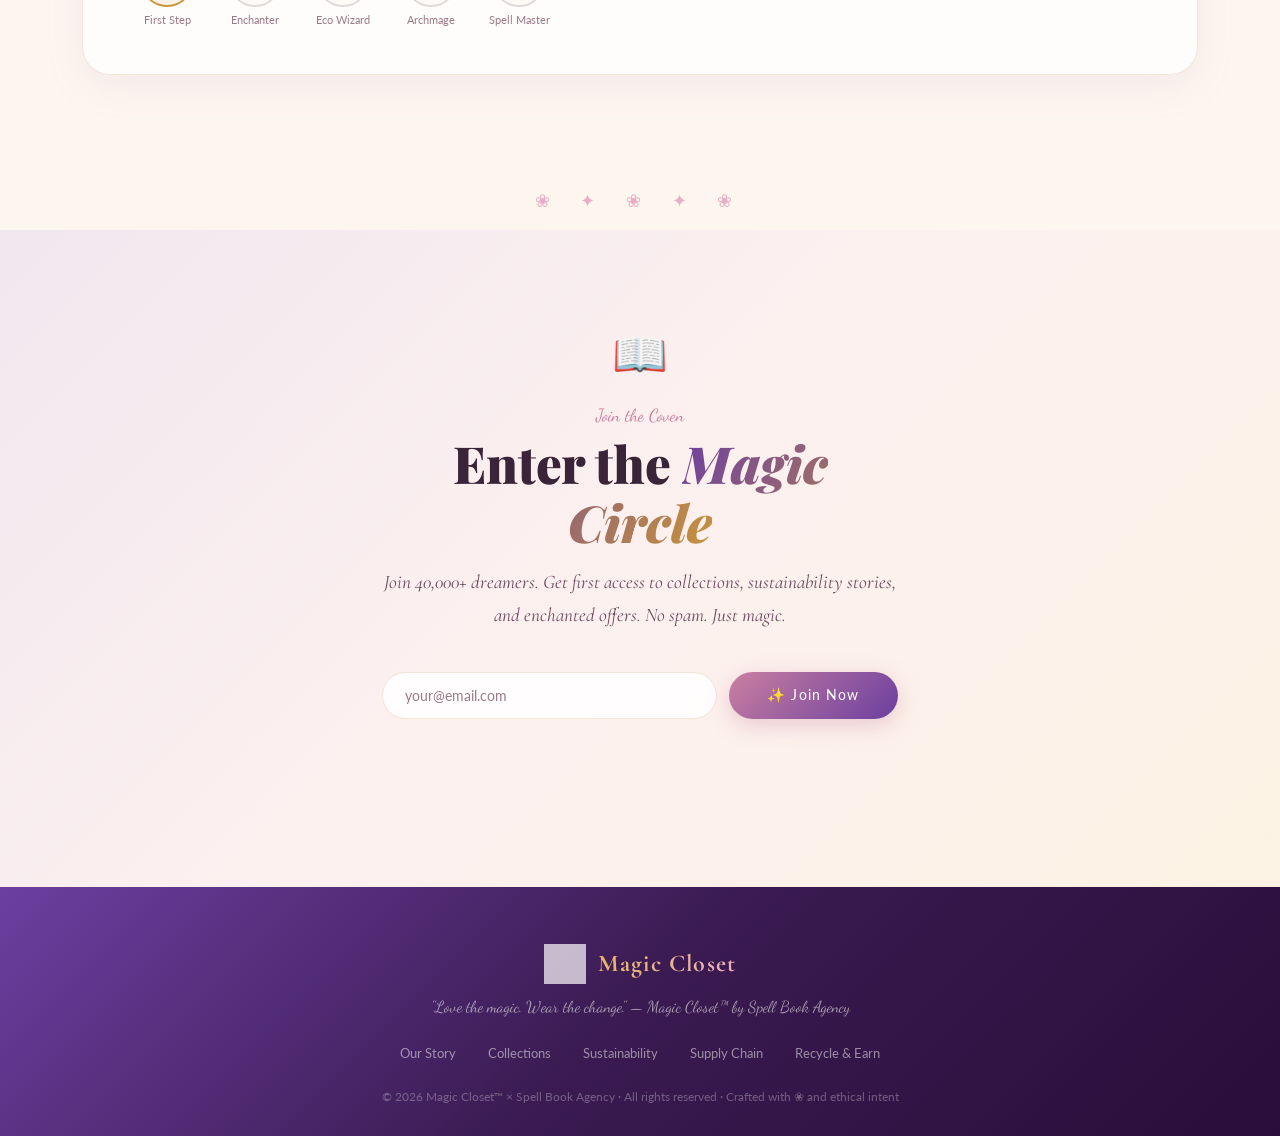
==== commit 8747280c: "Revise narrative for ethical fashion and sustainability Revised text to reflect a more ethical persp" ====
--- a/index.html
+++ b/index.html
@@ -905,19 +905,28 @@
         <span class="eyebrow">Once upon a time…</span>
         <h2 class="section-title" style="margin-bottom:1.8rem">The Spell Behind<br/><em>the Magic</em></h2>
         <p>I always used to think fashion was a kind of <strong>magic</strong>. Like opening a spellbook and choosing who you wanted to become that day. Every outfit felt like a transformation.</p>
-        <p>But as I grew older, I saw a very different side. <strong>Fast fashion</strong> — clothes designed, produced, and discarded at overwhelming speed. The people who make them, the impact left behind — all invisible.</p>
-        <p>What if fashion could still feel like opening a spellbook — but instead of waste and speed, it was about <strong>purpose, ethics, and transparency?</strong> What if there were modern-day fairy godmothers — not with wands, but with strategy and storytelling?</p>
-        <p>That idea became <strong>Spell Book Agency</strong>, and this is our gift to the world: <strong>Magic Closet</strong>.</p>
-        <div class="enchanted-quote">
+
+<p>But as I grew older, I began to see a different reality. <strong>Fast fashion</strong> took over. Clothing is designed, produced, and discarded at overwhelming speed. The people who make it, the materials used, and the impact left behind all became invisible.</p>
+
+<p>So we asked a different question. What if fashion could still feel like opening a spellbook, but be rooted in <strong>purpose, ethics, and transparency</strong>? What if there were modern day fairy godmothers, not with wands, but with strategy and storytelling?</p>
+
+<p>That idea became <strong>Spellbook Agency</strong>, and through that vision, we reimagined <strong>Magic Closet</strong> as more than just a place to shop. It became a space where every piece tells a story you can see, understand, and trust.</p>
+
+<div class="enchanted-quote">
           <q>Love the magic. Wear the change.</q>
         </div>
       </div>
       <div class="spell-cards">
-        <div class="spell-card"><span class="sc-icon">🧙‍♀️</span><div><div class="sc-title">Modern Fairy Godmothers</div><p class="sc-body">Not with wands, but with strategy, storytelling, and digital innovation — transforming how ethical brands connect with people.</p></div></div>
-        <div class="spell-card"><span class="sc-icon">📖</span><div><div class="sc-title">Spell Book Agency</div><p class="sc-body">A creative digital marketing agency acting as fairy godmothers for sustainable fashion brands around the world.</p></div></div>
-        <div class="spell-card"><span class="sc-icon">🌿</span><div><div class="sc-title">Reimagined Magic Closet</div><p class="sc-body">Transformed from a basic platform into a magical digital world where sustainability is experienced, not just stated.</p></div></div>
-        <div class="spell-card"><span class="sc-icon">💫</span><div><div class="sc-title">Step Into the Story</div><p class="sc-body">Users don't just shop — they enter a world where every purchase has a traceable, ethical, and beautiful story behind it.</p></div></div>
-      </div>
+       <div class="spell-card"><span class="sc-icon">🧙‍♀️</span><div><div class="sc-title">Modern Fairy Godmothers</div><p class="sc-body">Not with wands, but with strategy, storytelling, and digital innovation. We bring ethical fashion to life through meaningful and immersive experiences.</p></div></div>
+
+<div class="spell-card"><span class="sc-icon">📖</span><div><div class="sc-title">Spellbook Agency</div><p class="sc-body">The vision behind Magic Closet. A creative digital agency dedicated to helping sustainable brands communicate their values with clarity, impact, and trust.</p></div></div>
+
+<div class="spell-card"><span class="sc-icon">🌿</span><div><div class="sc-title">Reimagined Magic Closet</div><p class="sc-body">Once a simple platform, now transformed into an immersive digital space where sustainability is visible, interactive, and easy to understand.</p></div></div>
+
+<div class="spell-card"><span class="sc-icon">✨</span><div><div class="sc-title">From Vision to Mission</div><p class="sc-body">Our vision is to restore meaning in fashion through transparency and ethical design. Our mission is to turn that vision into a real, engaging experience where every purchase reflects purpose and impact.</p></div></div>
+
+<div class="spell-card"><span class="sc-icon">💫</span><div><div class="sc-title">Step Into the Story</div><p class="sc-body">This is more than shopping. Every piece carries a traceable and ethical story. When you choose it, you become part of that journey.</p></div></div>
+</div>
     </div>
   </div>
 </section>
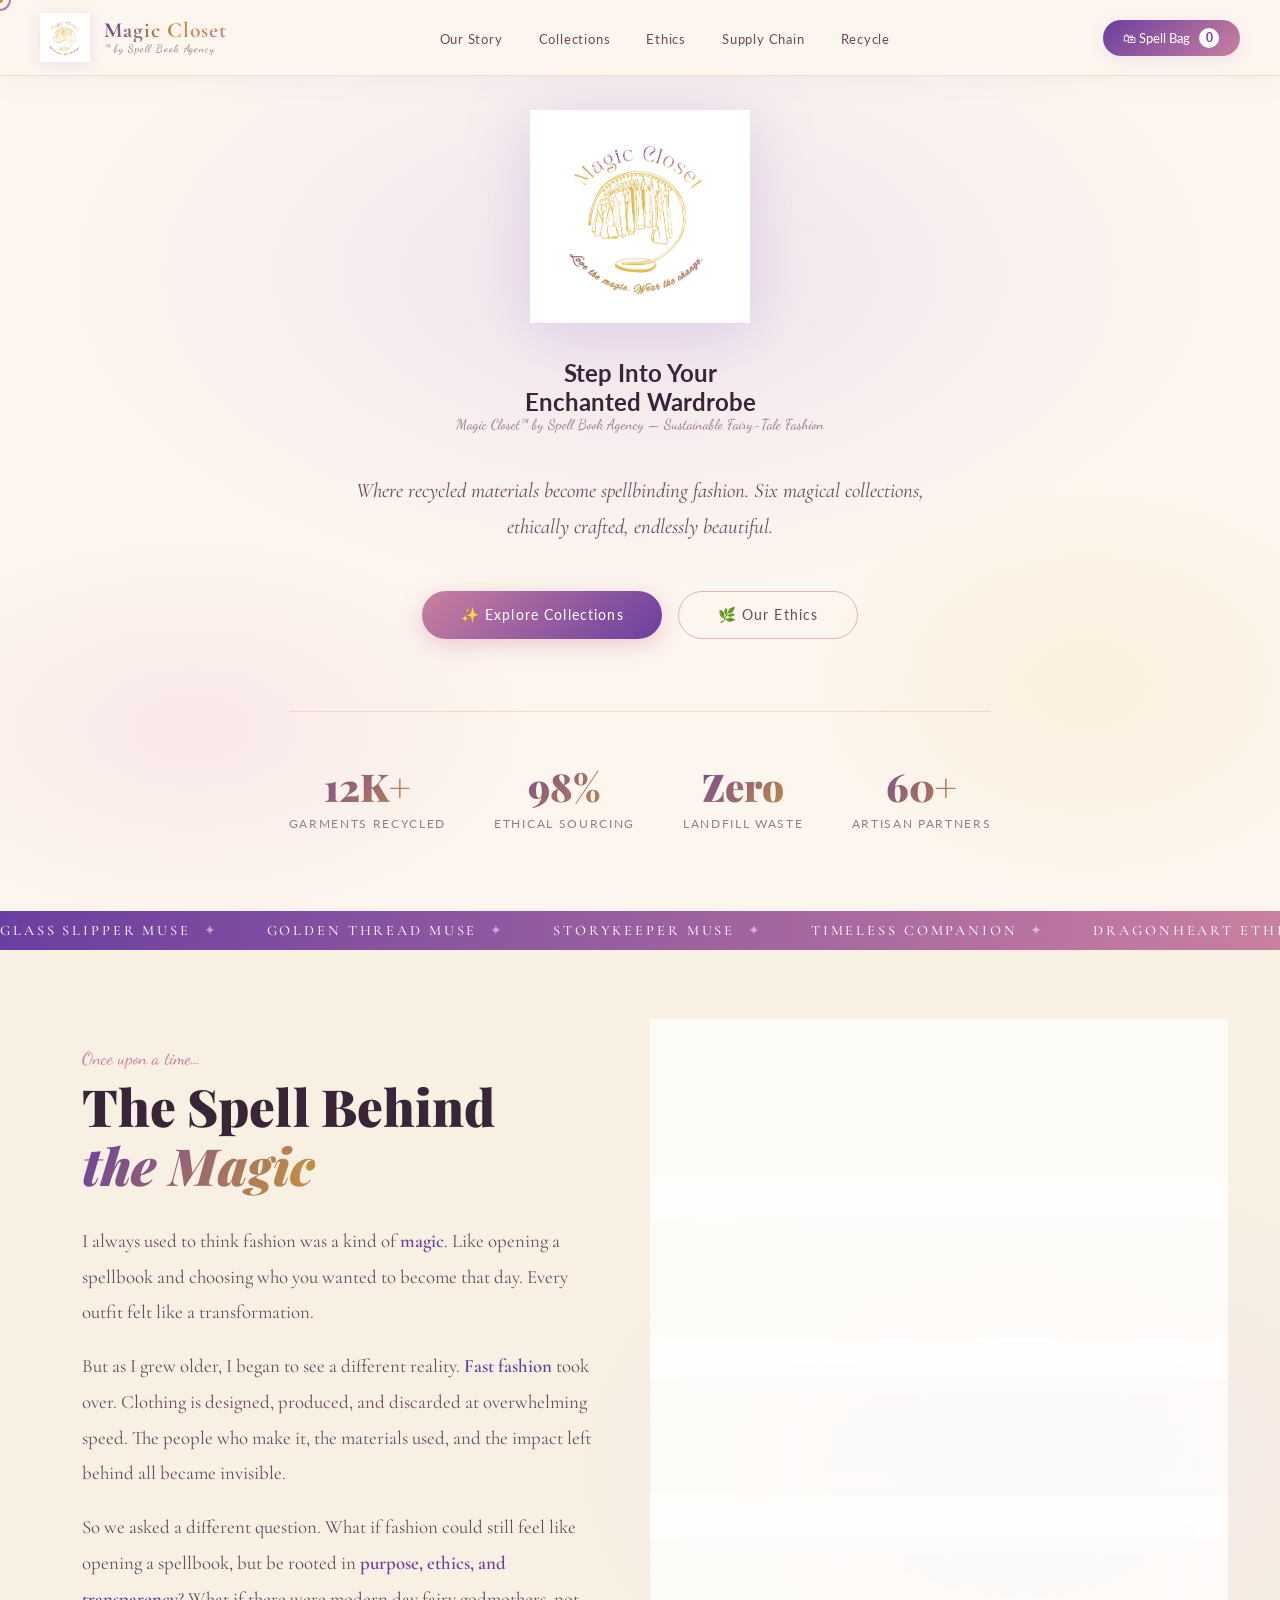
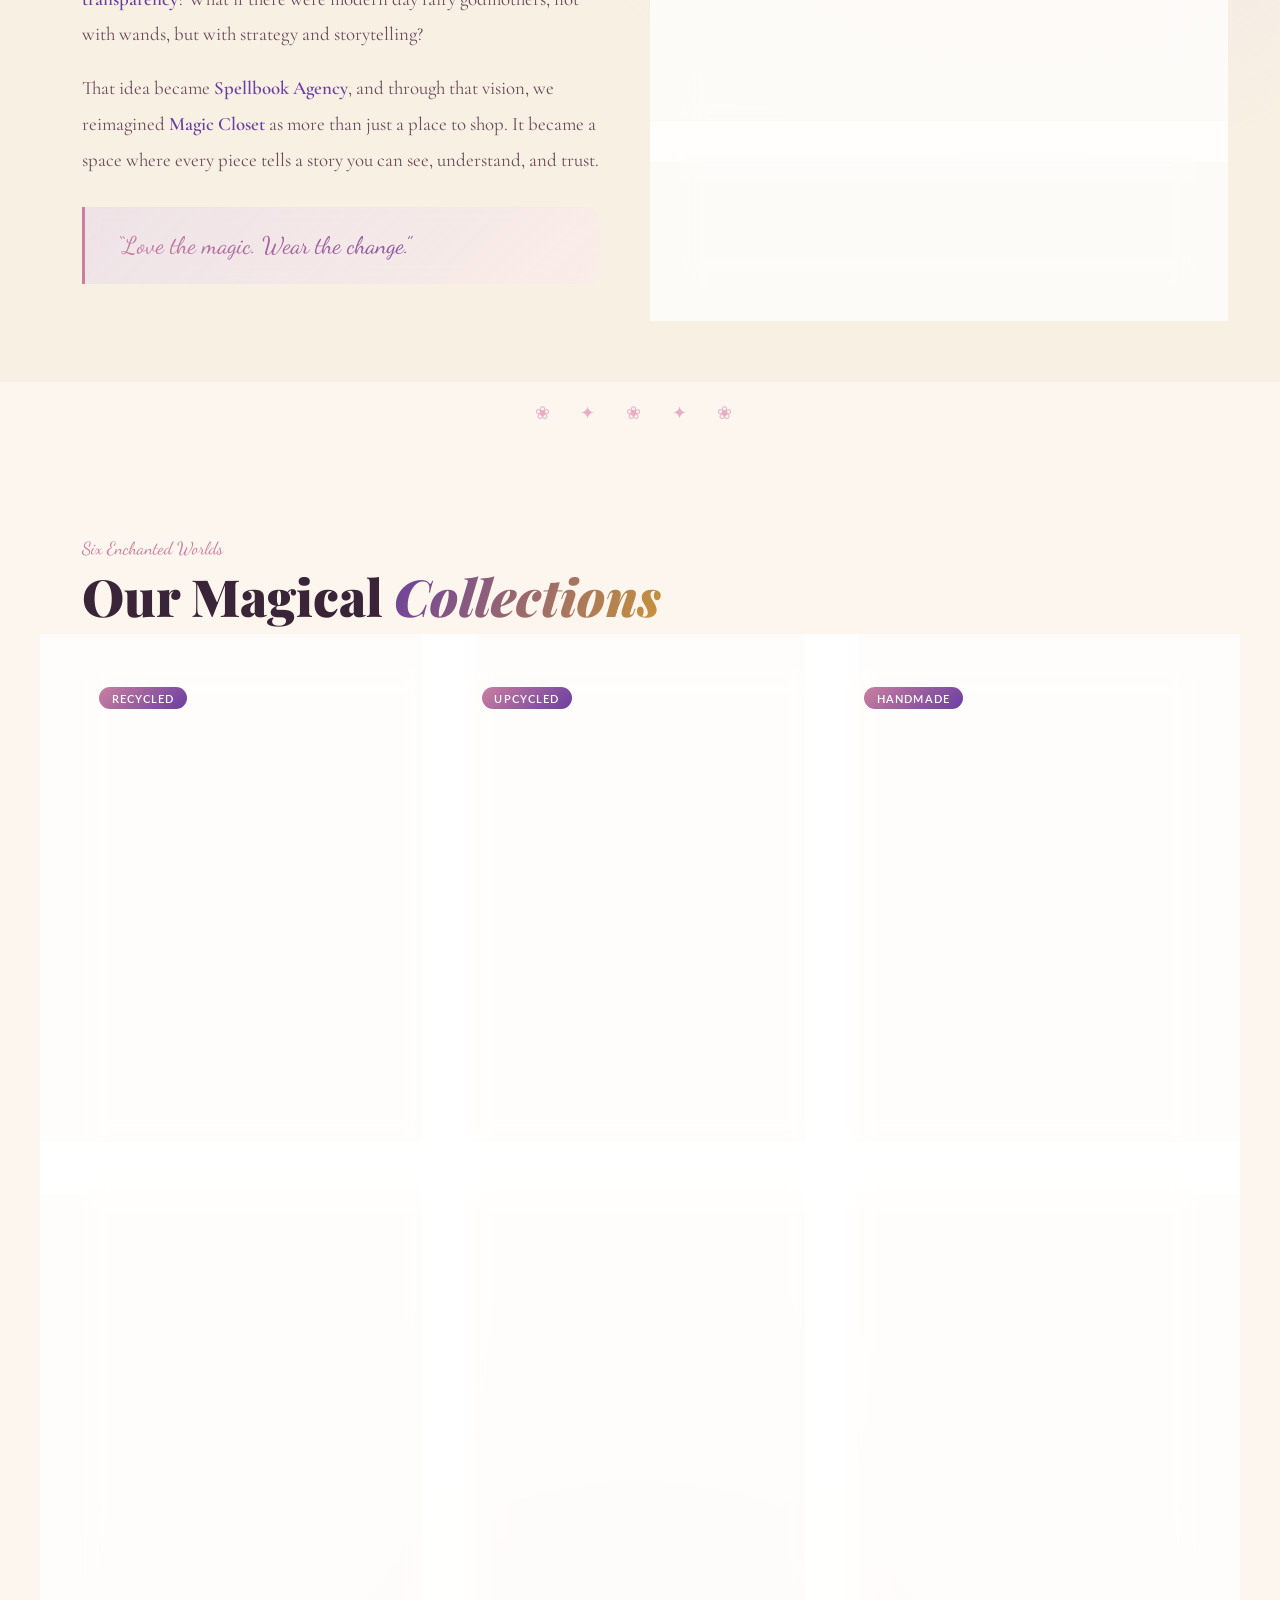
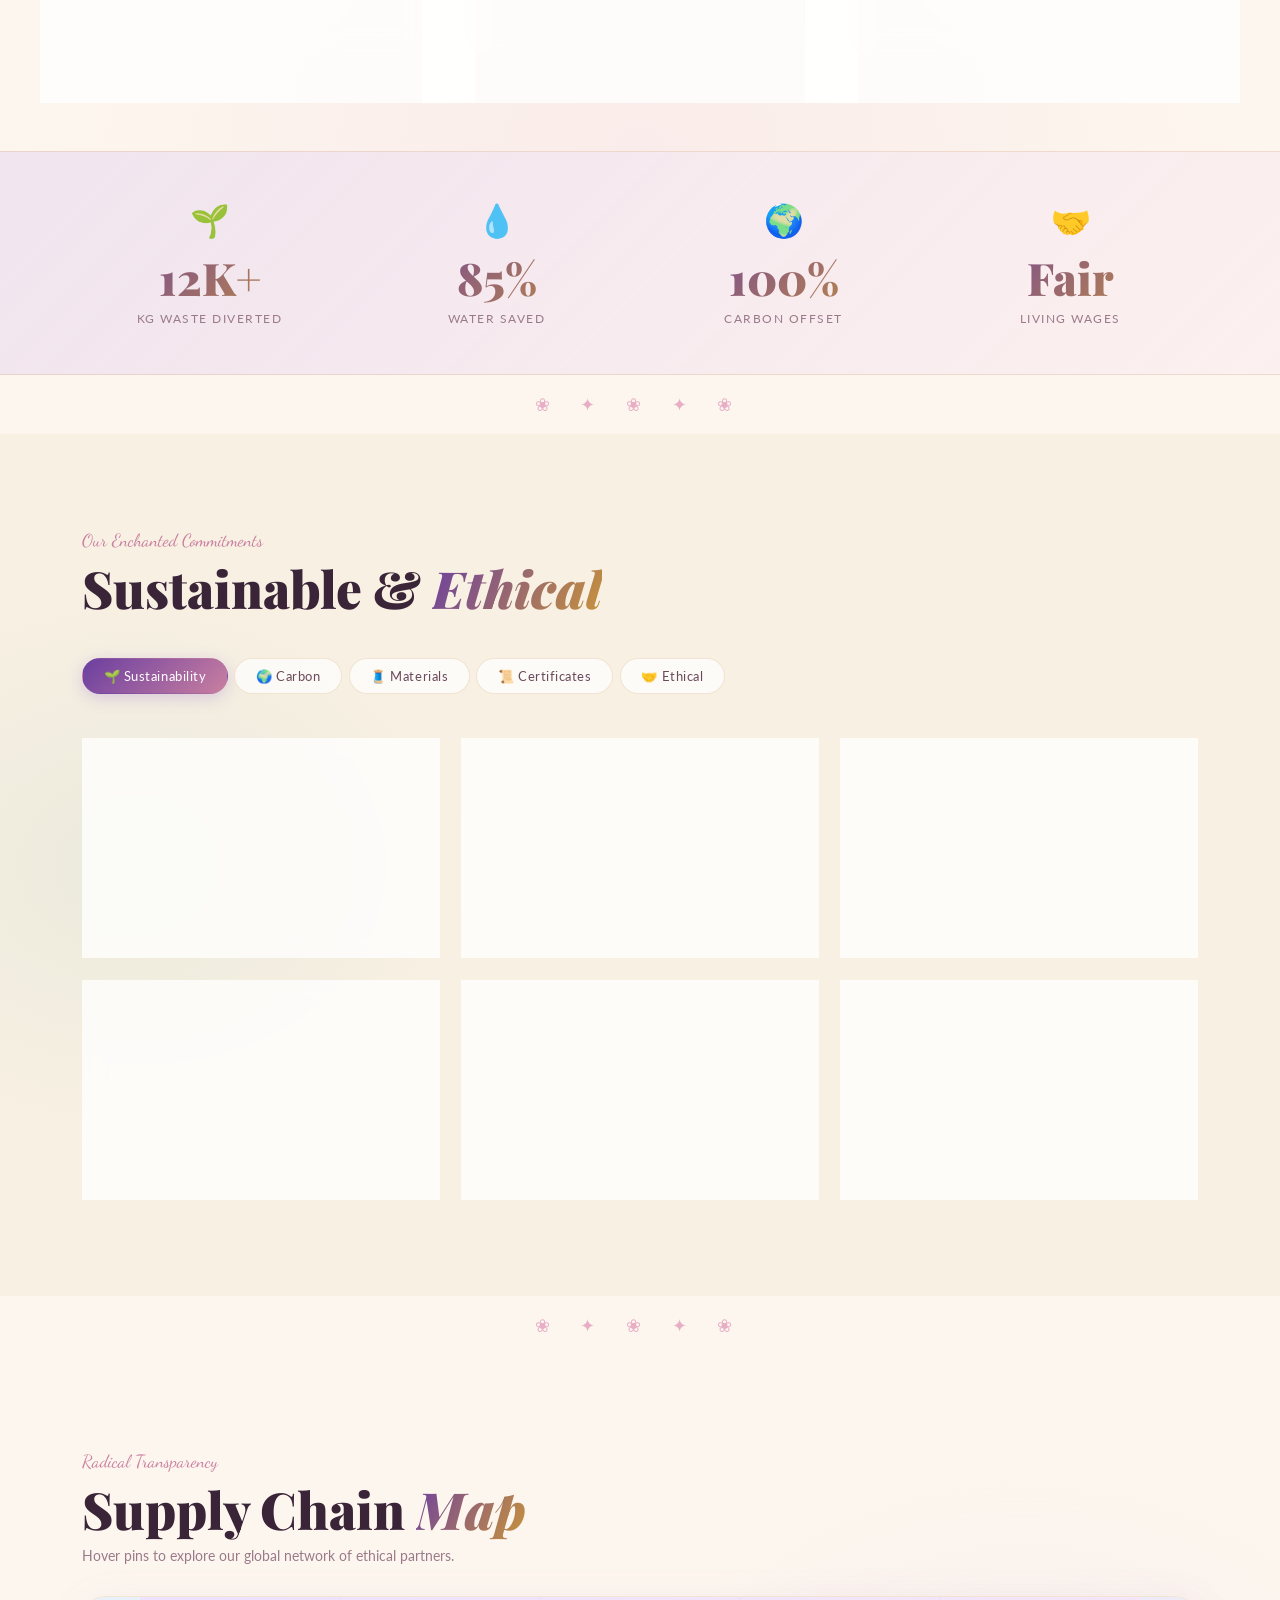
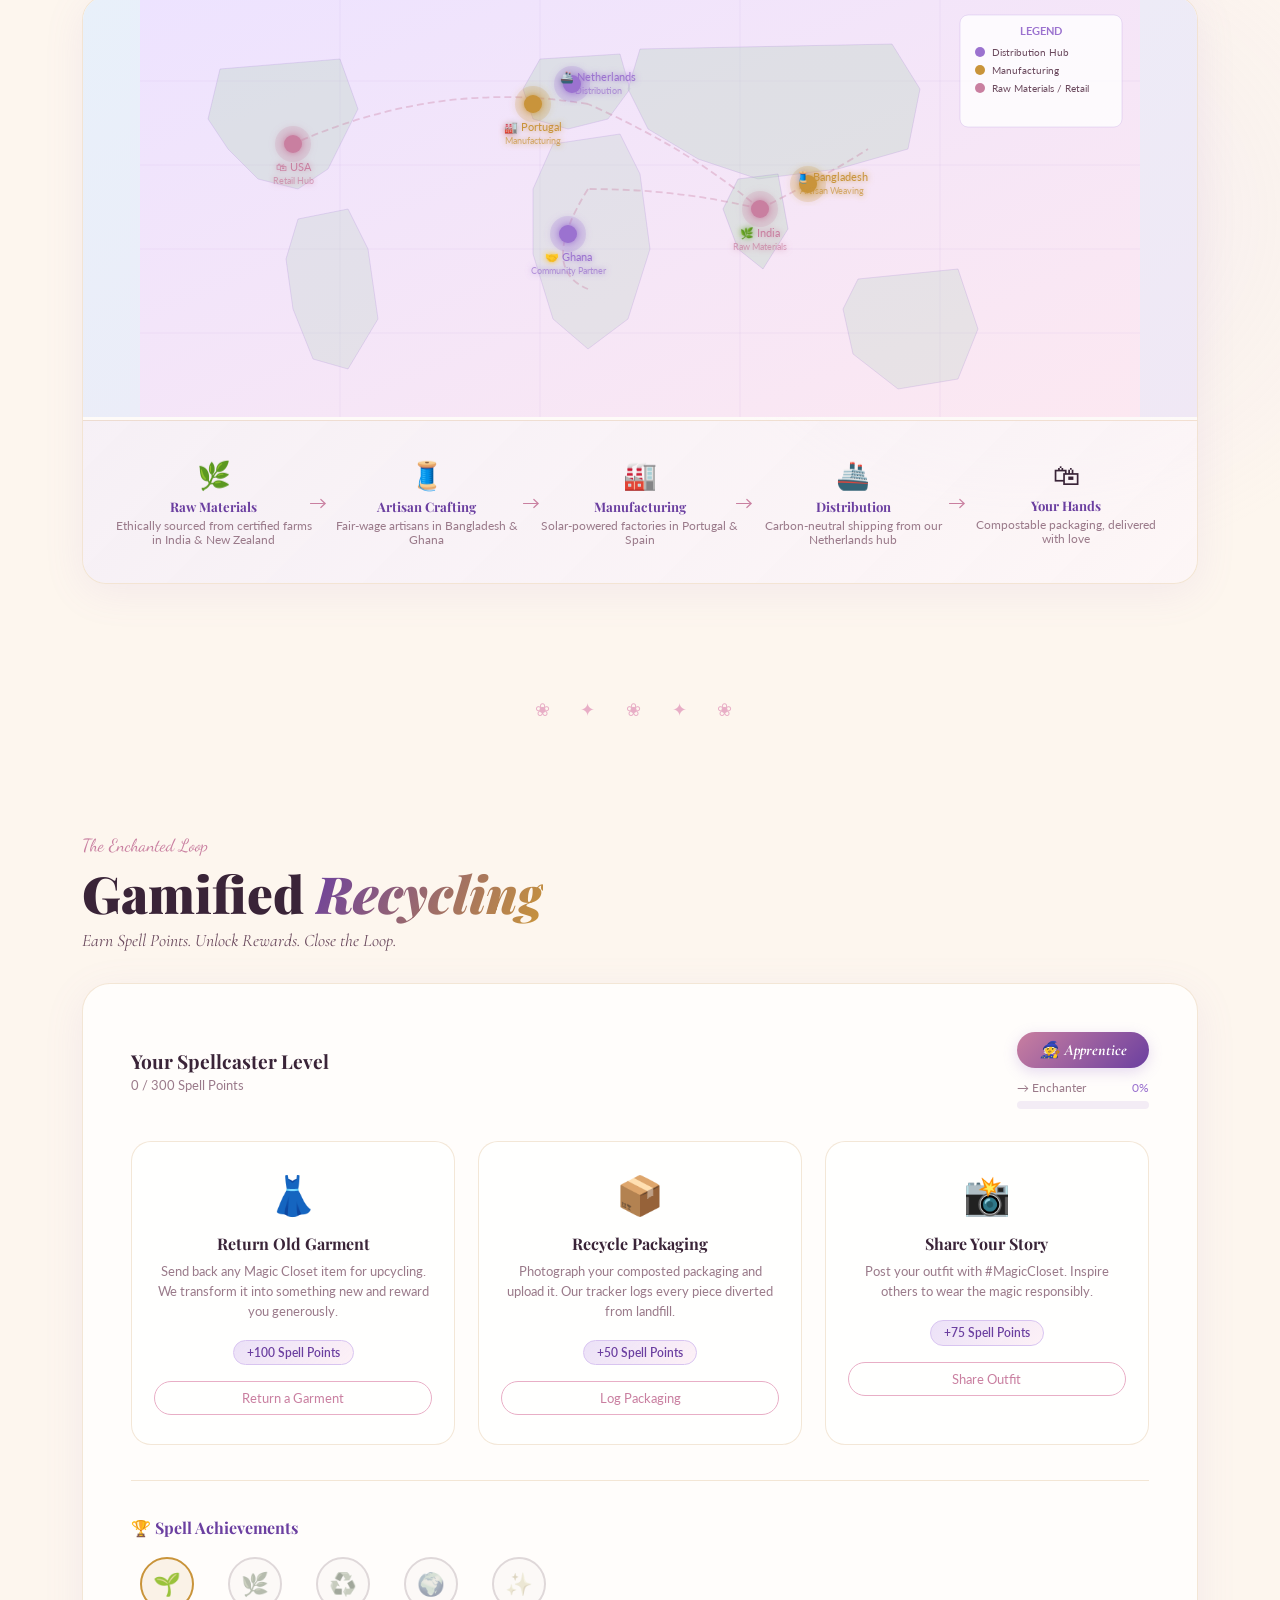
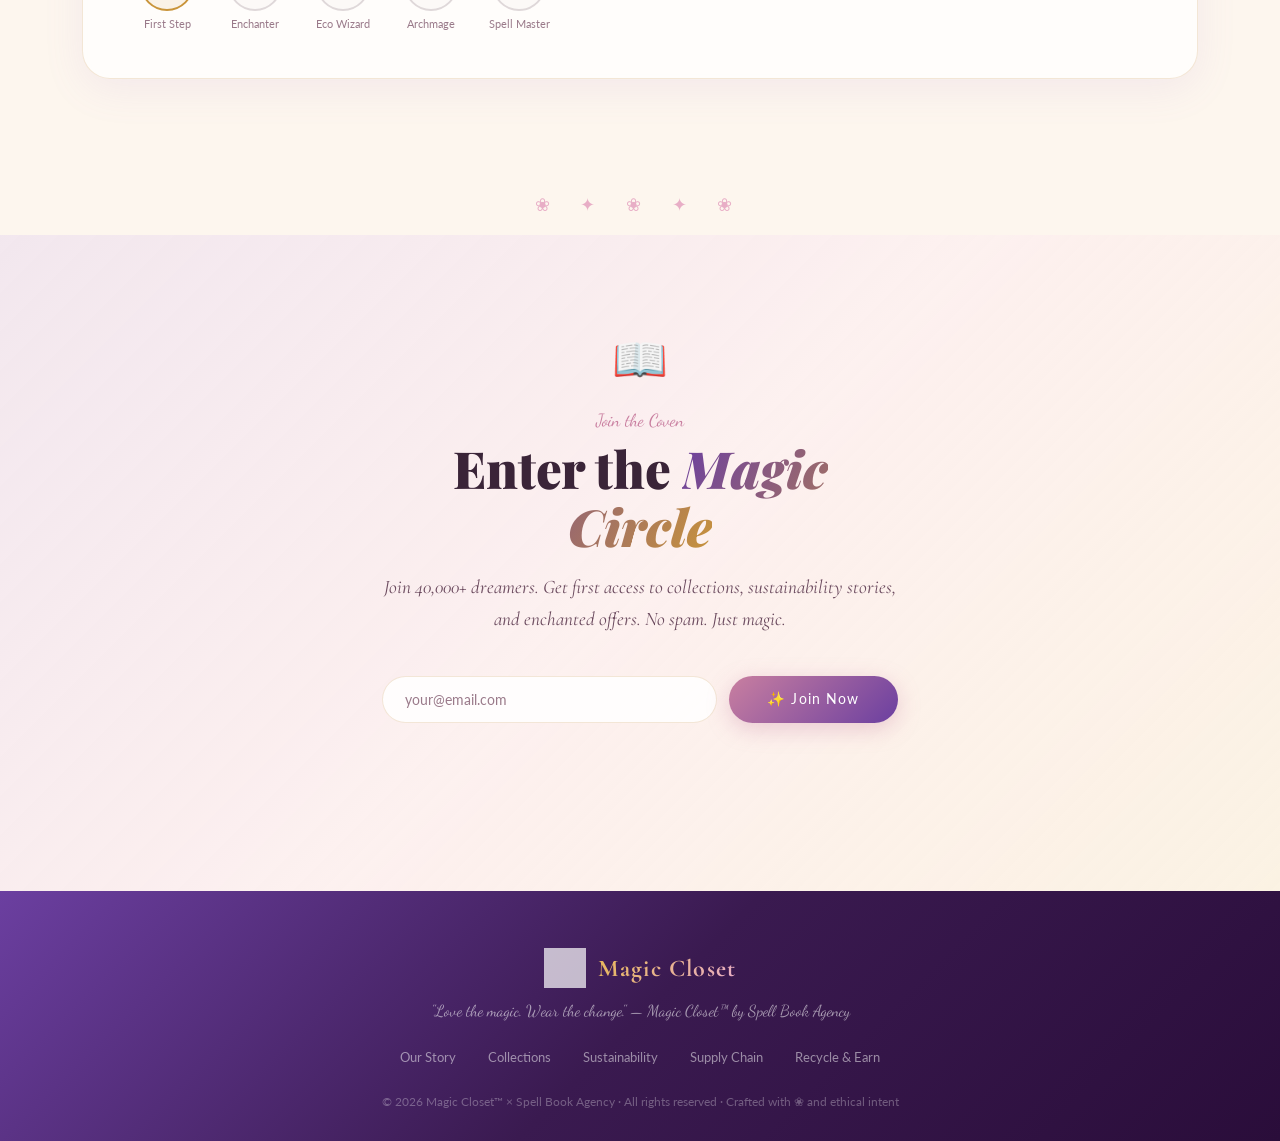
==== commit 1bb6a6fd: "Add Magic Closet vision and mission card Added a new spell card detailing the vision and mission of " ====
--- a/index.html
+++ b/index.html
@@ -923,8 +923,15 @@
 
 <div class="spell-card"><span class="sc-icon">🌿</span><div><div class="sc-title">Reimagined Magic Closet</div><p class="sc-body">Once a simple platform, now transformed into an immersive digital space where sustainability is visible, interactive, and easy to understand.</p></div></div>
 
-<div class="spell-card"><span class="sc-icon">✨</span><div><div class="sc-title">From Vision to Mission</div><p class="sc-body">Our vision is to restore meaning in fashion through transparency and ethical design. Our mission is to turn that vision into a real, engaging experience where every purchase reflects purpose and impact.</p></div></div>
-
+<div class="spell-card">
+  <span class="sc-icon">✨</span>
+  <div>
+    <div class="sc-title">Magic Closet:Vision to Mission</div>
+    <p class="sc-body">
+      Magic Closet was built on a vision to restore meaning in fashion through transparency, ethics, and purpose. At Spellbook Agency, we deeply understood this vision and transformed it into a living digital experience. Our mission was to bring that vision to life by making every value visible, every story traceable, and every interaction meaningful for the customer.
+    </p>
+  </div>
+</div>
 <div class="spell-card"><span class="sc-icon">💫</span><div><div class="sc-title">Step Into the Story</div><p class="sc-body">This is more than shopping. Every piece carries a traceable and ethical story. When you choose it, you become part of that journey.</p></div></div>
 </div>
     </div>
